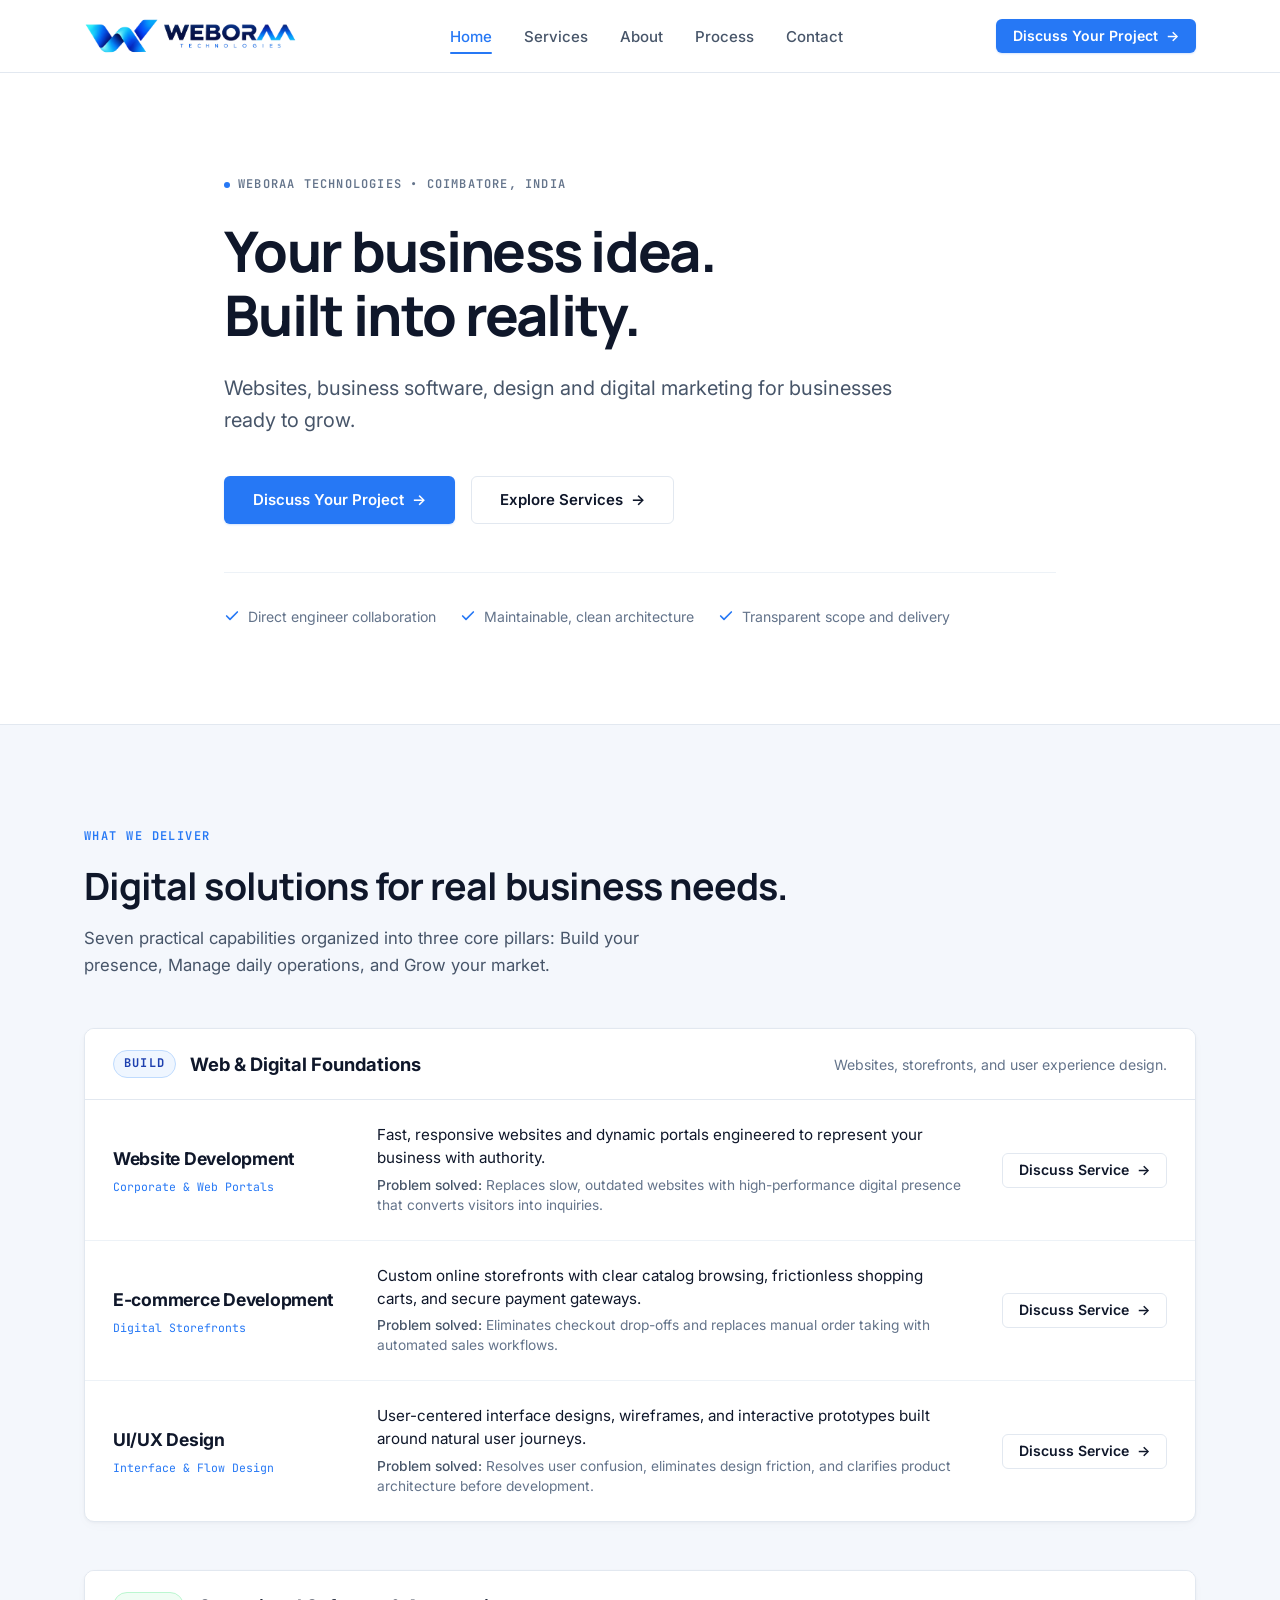
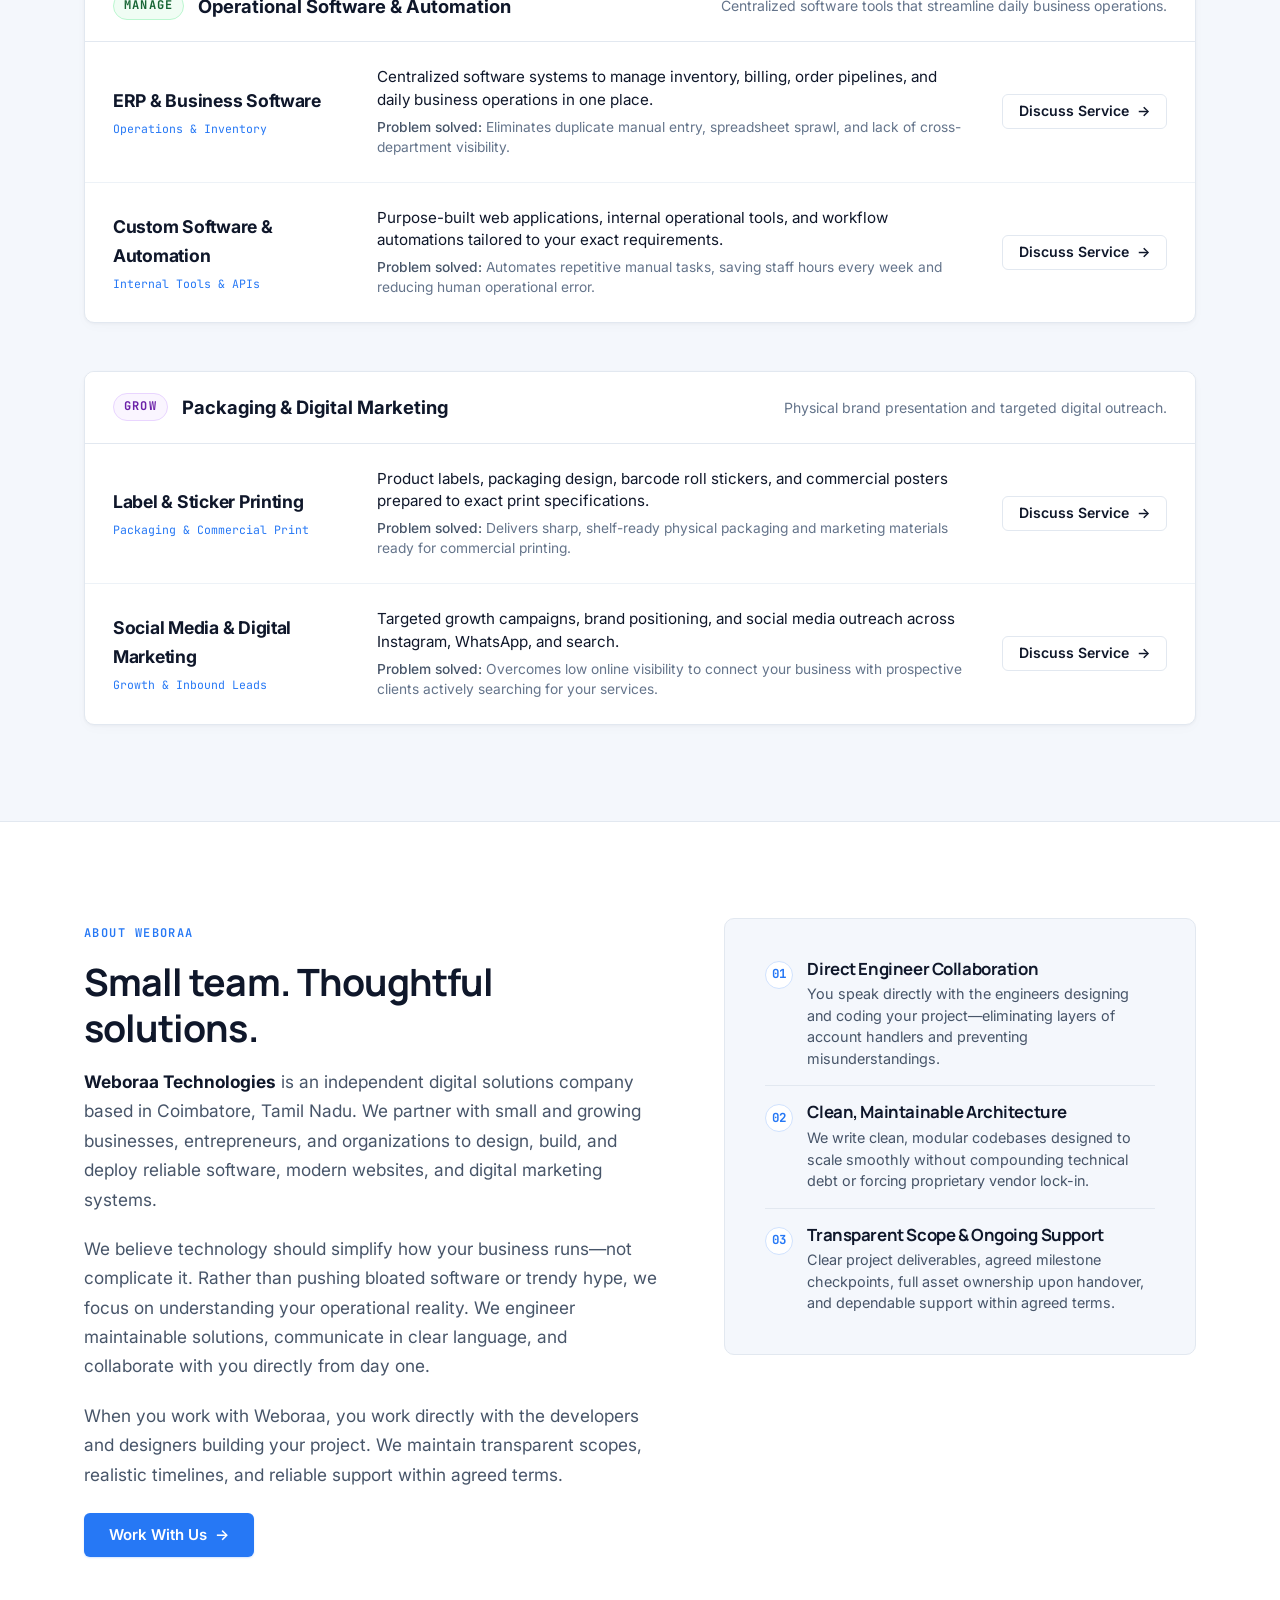
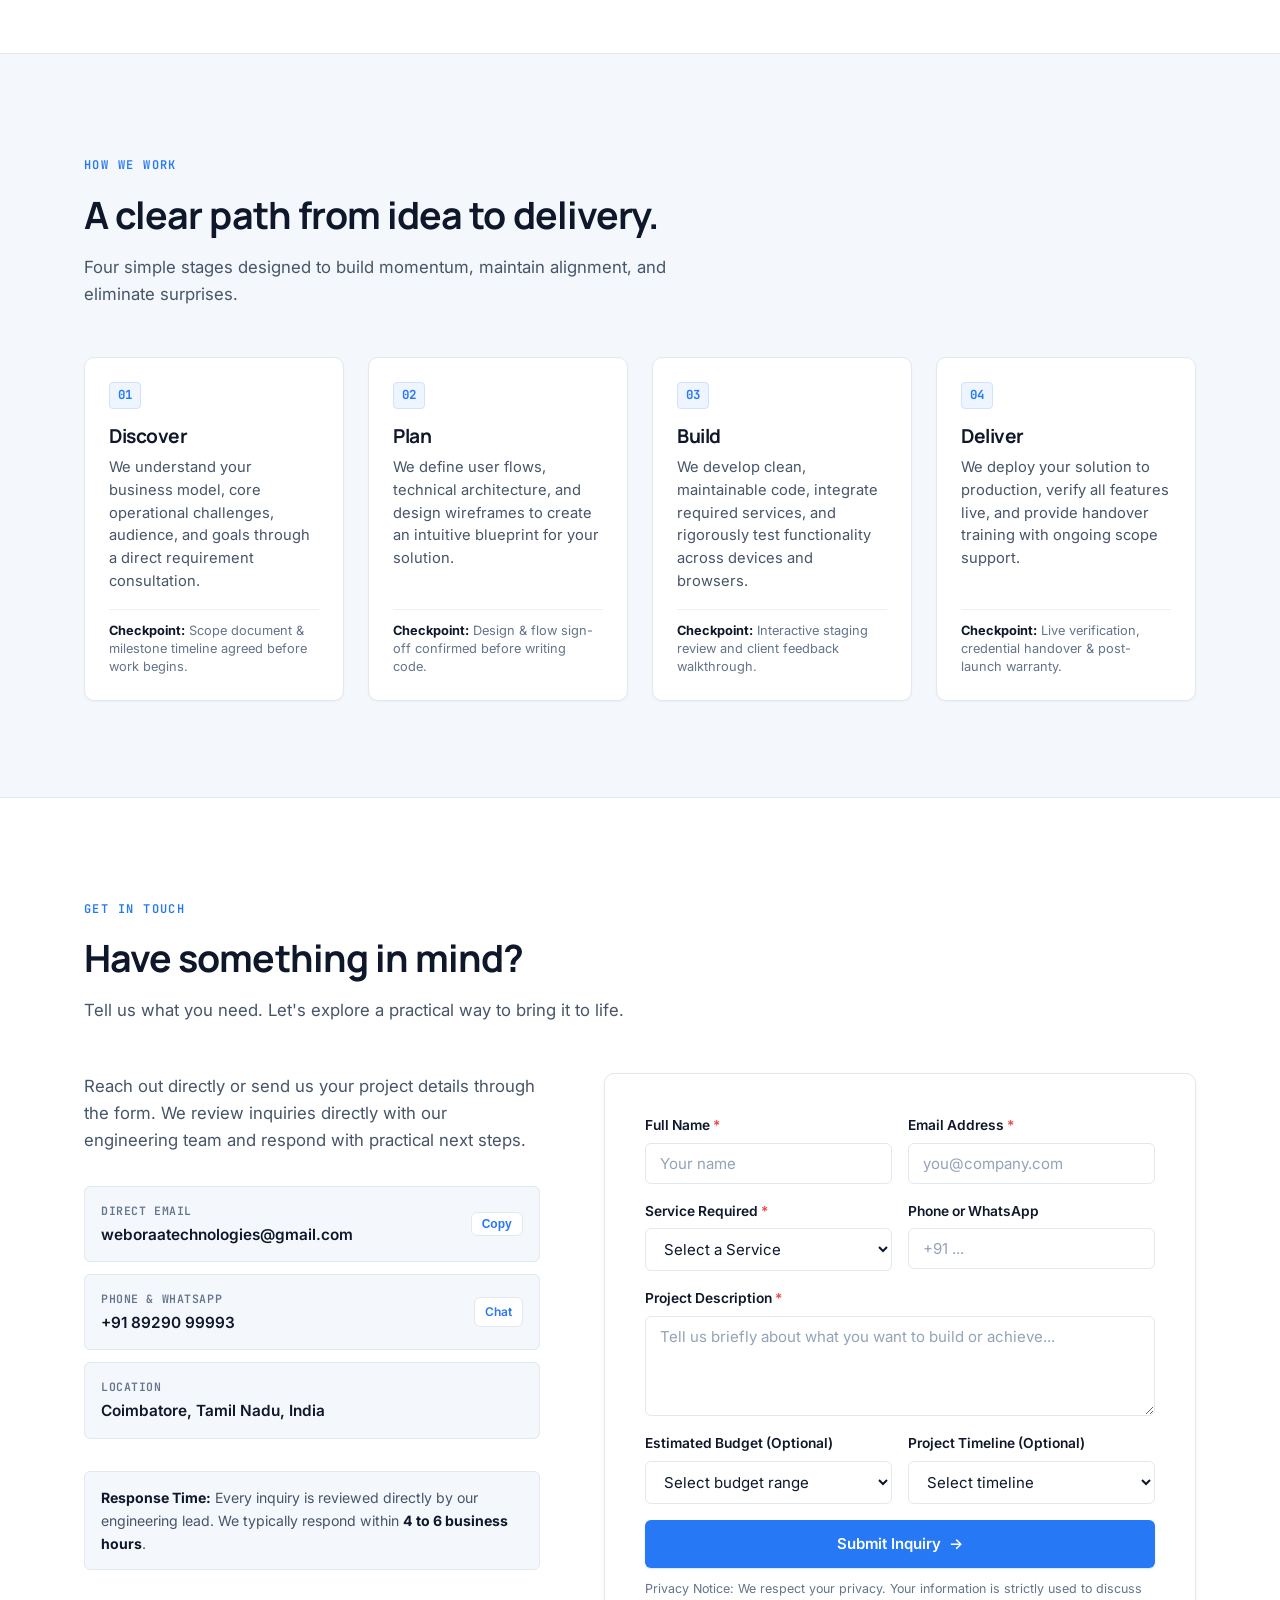
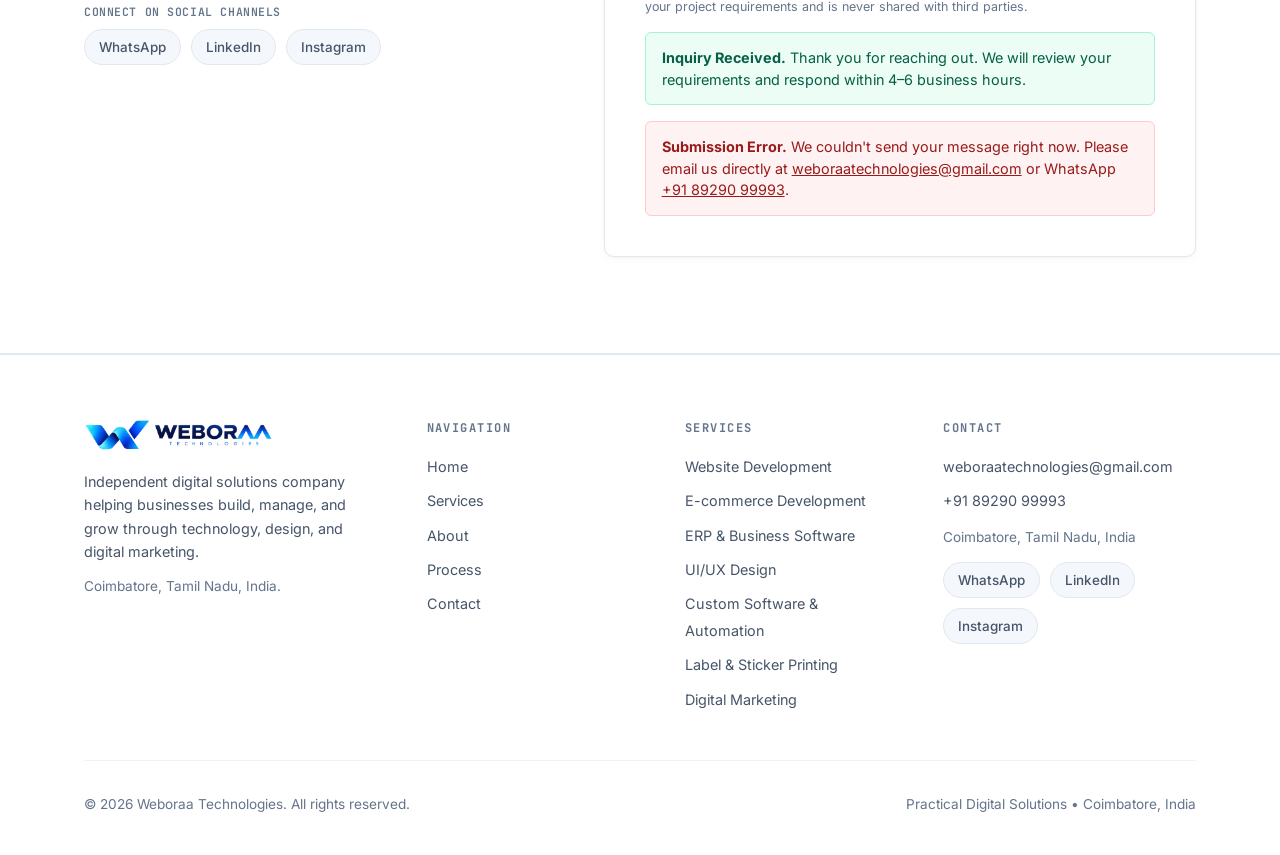
==== index.html @ 8bf427d6 "refactor: Streamline Weboraa Technologies website into a focused 5-section digital brand experience " ====
<!DOCTYPE html>
<html lang="en" data-theme="light">
<head>
  <meta charset="UTF-8">
  <meta name="viewport" content="width=device-width, initial-scale=1.0">
  <title>Weboraa Technologies — Digital Solutions Company | Coimbatore, India</title>

  <script>
    (function() {
      try {
        localStorage.removeItem('weboraa-theme');
      } catch (e) {}
      document.documentElement.setAttribute('data-theme', 'light');
    })();
  </script>

  <!-- SEO & Meta Tags -->
  <meta name="description" content="Weboraa Technologies is an independent digital solutions company in Coimbatore, Tamil Nadu. We build websites, e-commerce stores, ERP & business management software, UI/UX design, label and sticker printing, and digital marketing.">
  <meta name="keywords" content="Weboraa Technologies, digital solutions company, software development, website development, e-commerce, ERP software, label and sticker printing, UI/UX design, custom software, Coimbatore, Tamil Nadu, India">
  <meta name="author" content="Weboraa Technologies">
  <meta name="robots" content="index, follow">
  <meta name="theme-color" content="#101D2D">
  <link rel="canonical" href="https://weboraatechnologies.github.io/weboraa-technologies/">

  <!-- Open Graph / Social Sharing -->
  <meta property="og:type" content="website">
  <meta property="og:url" content="https://weboraatechnologies.github.io/weboraa-technologies/">
  <meta property="og:title" content="Weboraa Technologies — Your business idea. Built into reality.">
  <meta property="og:description" content="Websites, business software, design and digital marketing for businesses ready to grow. Coimbatore, Tamil Nadu.">
  <meta property="og:site_name" content="Weboraa Technologies">
  <meta property="og:image" content="assets/weboraa-logo-stacked.png">

  <!-- Twitter Card -->
  <meta name="twitter:card" content="summary_large_image">
  <meta name="twitter:title" content="Weboraa Technologies — Digital Solutions Company">
  <meta name="twitter:description" content="Websites, business software, design and digital marketing for growing businesses.">
  <meta name="twitter:image" content="assets/weboraa-logo-stacked.png">

  <!-- Favicons -->
  <link rel="icon" type="image/png" href="assets/favicon.png">
  <link rel="icon" type="image/svg+xml" href="assets/favicon.svg">
  <link rel="apple-touch-icon" href="assets/weboraa-emblem.png">

  <!-- Google Fonts: Manrope (Headings), Inter (Body & UI), JetBrains Mono (Subtle Meta) -->
  <link rel="preconnect" href="https://fonts.googleapis.com">
  <link rel="preconnect" href="https://fonts.gstatic.com" crossorigin>
  <link href="https://fonts.googleapis.com/css2?family=Inter:wght@400;500;600&family=Manrope:wght@600;700;800&family=JetBrains+Mono:wght@500;600&display=swap" rel="stylesheet">

  <style>
    /* ==========================================================================
       WEBORAA TECHNOLOGIES — DESIGN SYSTEM
       Core philosophy: Less noise. More meaning. Exceptional execution.
       Palette:
       - Deep Navy: #101D2D
       - Signature Blue: #2678F5
       - Soft Off-white: #F4F7FC
       - Pure White: #FFFFFF
       - Primary Text: #0F172A
       - Secondary Text: #475569
       - Muted Text: #64748B
       - Crisp Border: #E2E8F0
       ========================================================================== */
    :root {
      --navy: #101D2D;
      --navy-deep: #0A131E;
      --navy-card: #152438;
      --navy-border: #1E3450;
      --primary: #2678F5;
      --primary-hover: #1A64D6;
      --primary-subtle: #EEF5FF;
      --primary-border: #D0E2FE;
      --bg-soft: #F4F7FC;
      --bg-surface: #FFFFFF;
      --text-heading: #0F172A;
      --text-body: #475569;
      --text-muted: #64748B;
      --border: #E2E8F0;
      --border-subtle: #EDF2F7;
      --border-focus: #2678F5;
      --success: #10B981;
      --success-subtle: #ECFDF5;
      --danger: #EF4444;
      --danger-subtle: #FEF2F2;

      /* 8px Spacing System */
      --space-1: 8px;
      --space-2: 16px;
      --space-3: 24px;
      --space-4: 32px;
      --space-5: 40px;
      --space-6: 48px;
      --space-8: 64px;
      --space-10: 80px;
      --space-12: 96px;

      /* Radii */
      --radius-sm: 6px;
      --radius-md: 10px;
      --radius-lg: 14px;
      --radius-pill: 9999px;

      /* Restrained Shadows */
      --shadow-sm: 0 1px 2px rgba(16, 29, 45, 0.04);
      --shadow-card: 0 1px 3px rgba(16, 29, 45, 0.04), 0 4px 12px rgba(16, 29, 45, 0.02);
      --shadow-hover: 0 8px 20px -4px rgba(16, 29, 45, 0.08), 0 2px 6px rgba(16, 29, 45, 0.04);
      --shadow-modal: 0 24px 48px -12px rgba(16, 29, 45, 0.28), 0 8px 16px rgba(16, 29, 45, 0.08);

      /* Typography */
      --font-heading: 'Manrope', -apple-system, BlinkMacSystemFont, 'Segoe UI', Roboto, sans-serif;
      --font-body: 'Inter', -apple-system, BlinkMacSystemFont, 'Segoe UI', Roboto, sans-serif;
      --font-mono: 'JetBrains Mono', monospace;
    }

    *, *::before, *::after {
      box-sizing: border-box;
      margin: 0;
      padding: 0;
    }

    html {
      scroll-behavior: smooth;
      font-size: 16px;
      -webkit-font-smoothing: antialiased;
      -moz-osx-font-smoothing: grayscale;
    }

    body {
      font-family: var(--font-body);
      color: var(--text-body);
      background-color: var(--bg-surface);
      line-height: 1.65;
      overflow-x: hidden;
      font-size: 1rem;
    }

    /* Container */
    .container {
      width: 100%;
      max-width: 1160px;
      margin: 0 auto;
      padding: 0 24px;
    }

    /* Typography Hierarchy */
    h1, h2, h3, h4, h5, h6 {
      color: var(--text-heading);
      font-family: var(--font-heading);
      line-height: 1.22;
      letter-spacing: -0.025em;
    }

    p {
      color: var(--text-body);
      line-height: 1.65;
    }

    a {
      color: inherit;
      text-decoration: none;
      transition: color 0.2s ease;
    }

    /* Section Spacing & Anchors */
    section {
      scroll-margin-top: 80px;
    }

    .section-padding {
      padding: var(--space-12) 0;
    }

    .section-bg-soft {
      background-color: var(--bg-soft);
    }

    .section-header {
      margin-bottom: var(--space-6);
    }

    .section-eyebrow {
      display: inline-block;
      font-family: var(--font-mono);
      font-size: 0.75rem;
      font-weight: 600;
      letter-spacing: 0.12em;
      text-transform: uppercase;
      color: var(--primary);
      margin-bottom: var(--space-2);
    }

    .section-title {
      font-size: clamp(1.85rem, 3.2vw, 2.35rem);
      font-weight: 700;
      color: var(--text-heading);
      margin-bottom: var(--space-2);
      letter-spacing: -0.025em;
      line-height: 1.22;
    }

    .section-desc {
      font-size: 1.05rem;
      color: var(--text-body);
      max-width: 620px;
      line-height: 1.65;
    }

    /* Buttons */
    .btn {
      display: inline-flex;
      align-items: center;
      justify-content: center;
      gap: 8px;
      font-family: var(--font-body);
      font-size: 15px;
      font-weight: 600;
      padding: 12px 24px;
      border-radius: var(--radius-sm);
      cursor: pointer;
      border: 1px solid transparent;
      transition: all 0.2s ease;
      white-space: nowrap;
      text-decoration: none;
      line-height: 1.2;
    }

    .btn:focus-visible {
      outline: 2px solid var(--primary);
      outline-offset: 3px;
    }

    .btn-primary {
      background-color: var(--primary);
      color: #FFFFFF;
      box-shadow: 0 1px 2px rgba(38, 120, 245, 0.2);
    }

    .btn-primary:hover {
      background-color: var(--primary-hover);
      color: #FFFFFF;
      transform: translateY(-1px);
      box-shadow: 0 4px 12px rgba(38, 120, 245, 0.25);
    }

    .btn-secondary {
      background-color: #FFFFFF;
      color: var(--text-heading);
      border: 1px solid var(--border);
    }

    .btn-secondary:hover {
      background-color: var(--bg-soft);
      border-color: #CBD5E1;
      color: var(--primary);
      transform: translateY(-1px);
    }

    .btn-sm {
      padding: 8px 16px;
      font-size: 0.88rem;
    }

    .btn-lg {
      padding: 14px 28px;
      font-size: 15px;
    }

    .btn-block {
      width: 100%;
    }

    .btn-arrow {
      transition: transform 0.2s ease;
    }

    .btn:hover .btn-arrow {
      transform: translateX(3px);
    }

    /* ==========================================================================
       SITE HEADER & NAVIGATION
       ========================================================================== */
    .site-header {
      position: sticky;
      top: 0;
      z-index: 100;
      background-color: rgba(255, 255, 255, 0.95);
      backdrop-filter: blur(8px);
      -webkit-backdrop-filter: blur(8px);
      border-bottom: 1px solid var(--border);
      transition: background-color 0.2s ease, box-shadow 0.2s ease;
    }

    .site-header.is-scrolled {
      background-color: rgba(255, 255, 255, 0.98);
      box-shadow: 0 1px 6px rgba(16, 29, 45, 0.04);
    }

    .nav-container {
      display: flex;
      align-items: center;
      justify-content: space-between;
      height: 72px;
    }

    .brand-link {
      display: inline-flex;
      align-items: center;
      text-decoration: none;
    }

    .brand-logo-img {
      height: 36px;
      width: auto;
      object-fit: contain;
      display: block;
    }

    .nav-menu {
      display: flex;
      align-items: center;
      gap: 32px;
      list-style: none;
    }

    .nav-link {
      font-size: 0.94rem;
      font-weight: 500;
      color: var(--text-body);
      padding: 6px 0;
      position: relative;
      transition: color 0.2s ease;
    }

    .nav-link:hover,
    .nav-link.active {
      color: var(--primary);
    }

    .nav-link.active::after {
      content: '';
      position: absolute;
      bottom: -2px;
      left: 0;
      width: 100%;
      height: 2px;
      background-color: var(--primary);
      border-radius: 2px;
    }

    .nav-actions {
      display: flex;
      align-items: center;
      gap: 16px;
    }

    .mobile-toggle {
      display: none;
      background: none;
      border: none;
      cursor: pointer;
      padding: 8px;
      flex-direction: column;
      gap: 5px;
      z-index: 101;
    }

    .mobile-toggle span {
      display: block;
      width: 22px;
      height: 2px;
      background-color: var(--text-heading);
      border-radius: 2px;
      transition: all 0.3s ease;
    }

    .mobile-toggle.is-active span:nth-child(1) {
      transform: translateY(7px) rotate(45deg);
    }
    .mobile-toggle.is-active span:nth-child(2) {
      opacity: 0;
    }
    .mobile-toggle.is-active span:nth-child(3) {
      transform: translateY(-7px) rotate(-45deg);
    }

    /* ==========================================================================
       SECTION A: HERO — IMMEDIATE CLARITY
       ========================================================================== */
    .hero-section {
      padding: var(--space-12) 0;
      background-color: var(--bg-surface);
      border-bottom: 1px solid var(--border);
    }

    .hero-container {
      max-width: 880px;
    }

    .hero-meta-badge {
      display: inline-flex;
      align-items: center;
      gap: 8px;
      font-family: var(--font-mono);
      font-size: 0.75rem;
      font-weight: 600;
      letter-spacing: 0.1em;
      text-transform: uppercase;
      color: var(--text-muted);
      margin-bottom: var(--space-3);
    }

    .hero-meta-dot {
      width: 6px;
      height: 6px;
      border-radius: 50%;
      background-color: var(--primary);
    }

    .hero-title {
      font-size: clamp(2.4rem, 5vw, 3.5rem);
      font-weight: 750;
      color: var(--text-heading);
      line-height: 1.15;
      letter-spacing: -0.03em;
      margin-bottom: var(--space-3);
    }

    .hero-desc {
      font-size: 1.25rem;
      color: var(--text-body);
      line-height: 1.6;
      margin-bottom: var(--space-5);
      max-width: 720px;
    }

    .hero-cta-group {
      display: flex;
      align-items: center;
      gap: 16px;
      flex-wrap: wrap;
      margin-bottom: var(--space-6);
    }

    .hero-assurance-bar {
      display: flex;
      align-items: center;
      gap: 24px;
      padding-top: var(--space-4);
      border-top: 1px solid var(--border-subtle);
      flex-wrap: wrap;
      font-size: 0.88rem;
      color: var(--text-muted);
    }

    .hero-assurance-item {
      display: inline-flex;
      align-items: center;
      gap: 8px;
    }

    .hero-assurance-item svg {
      width: 16px;
      height: 16px;
      color: var(--primary);
      flex-shrink: 0;
    }

    /* ==========================================================================
       SECTION B: SERVICES — SIMPLE, CLEAR, USEFUL
       ========================================================================== */
    .services-section {
      background-color: var(--bg-soft);
      border-bottom: 1px solid var(--border);
    }

    .services-pillars-grid {
      display: flex;
      flex-direction: column;
      gap: var(--space-6);
    }

    .pillar-block {
      background: #FFFFFF;
      border: 1px solid var(--border);
      border-radius: var(--radius-md);
      overflow: hidden;
      box-shadow: var(--shadow-card);
    }

    .pillar-header {
      padding: 20px 28px;
      background: #FFFFFF;
      border-bottom: 1px solid var(--border);
      display: flex;
      align-items: center;
      justify-content: space-between;
      flex-wrap: wrap;
      gap: 12px;
    }

    .pillar-title-group {
      display: flex;
      align-items: center;
      gap: 14px;
    }

    .pillar-category-tag {
      font-family: var(--font-mono);
      font-size: 0.75rem;
      font-weight: 700;
      letter-spacing: 0.1em;
      text-transform: uppercase;
      padding: 3px 10px;
      border-radius: var(--radius-pill);
    }

    .tag-build {
      background: #EFF6FF;
      color: #1E40AF;
      border: 1px solid #BFDBFE;
    }

    .tag-manage {
      background: #F0FDF4;
      color: #166534;
      border: 1px solid #BBF7D0;
    }

    .tag-grow {
      background: #FAF5FF;
      color: #6B21A8;
      border: 1px solid #E9D5FF;
    }

    .pillar-title {
      font-size: 1.15rem;
      font-weight: 700;
      color: var(--text-heading);
    }

    .pillar-summary {
      font-size: 0.88rem;
      color: var(--text-muted);
    }

    .services-list {
      list-style: none;
      display: flex;
      flex-direction: column;
    }

    .service-row {
      padding: 24px 28px;
      border-bottom: 1px solid var(--border-subtle);
      display: grid;
      grid-template-columns: 240px 1fr 180px;
      align-items: center;
      gap: 24px;
      transition: background-color 0.15s ease;
    }

    .service-row:last-child {
      border-bottom: none;
    }

    .service-row:hover {
      background-color: #FAFCFF;
    }

    .service-title-col {
      display: flex;
      flex-direction: column;
      gap: 4px;
    }

    .service-name {
      font-size: 1.1rem;
      font-weight: 700;
      color: var(--text-heading);
      letter-spacing: -0.015em;
    }

    .service-meta-tag {
      font-family: var(--font-mono);
      font-size: 0.72rem;
      color: var(--primary);
    }

    .service-desc-col {
      display: flex;
      flex-direction: column;
      gap: 6px;
    }

    .service-brief {
      font-size: 0.95rem;
      color: var(--text-heading);
      line-height: 1.5;
    }

    .service-problem {
      font-size: 0.86rem;
      color: var(--text-muted);
      line-height: 1.45;
    }

    .service-problem strong {
      color: var(--text-body);
      font-weight: 500;
    }

    .service-action-col {
      display: flex;
      justify-content: flex-end;
    }

    /* ==========================================================================
       SECTION C: ABOUT — HUMAN AND AUTHENTIC
       ========================================================================== */
    .about-section {
      background-color: var(--bg-surface);
      border-bottom: 1px solid var(--border);
    }

    .about-grid {
      display: grid;
      grid-template-columns: 1.1fr 0.9fr;
      gap: var(--space-8);
      align-items: start;
    }

    .about-narrative p {
      font-size: 1.08rem;
      line-height: 1.7;
      margin-bottom: 20px;
    }

    .about-narrative strong {
      color: var(--text-heading);
    }

    .about-values-stack {
      display: flex;
      flex-direction: column;
      gap: 16px;
      background: var(--bg-soft);
      border: 1px solid var(--border);
      border-radius: var(--radius-md);
      padding: var(--space-5);
    }

    .about-value-item {
      display: flex;
      align-items: flex-start;
      gap: 14px;
      padding-bottom: 16px;
      border-bottom: 1px solid var(--border);
    }

    .about-value-item:last-child {
      padding-bottom: 0;
      border-bottom: none;
    }

    .about-value-num {
      font-family: var(--font-mono);
      font-size: 0.78rem;
      font-weight: 700;
      color: var(--primary);
      background: #FFFFFF;
      border: 1px solid var(--primary-border);
      width: 28px;
      height: 28px;
      border-radius: 50%;
      display: flex;
      align-items: center;
      justify-content: center;
      flex-shrink: 0;
      margin-top: 2px;
    }

    .about-value-content h3 {
      font-size: 1.05rem;
      font-weight: 700;
      color: var(--text-heading);
      margin-bottom: 4px;
    }

    .about-value-content p {
      font-size: 0.9rem;
      color: var(--text-body);
      line-height: 1.5;
    }

    /* ==========================================================================
       SECTION D: PROCESS — BUILD CONFIDENCE
       ========================================================================== */
    .process-section {
      background-color: var(--bg-soft);
      border-bottom: 1px solid var(--border);
    }

    .process-timeline-grid {
      display: grid;
      grid-template-columns: repeat(4, 1fr);
      gap: var(--space-3);
    }

    .process-step-card {
      background: #FFFFFF;
      border: 1px solid var(--border);
      border-radius: var(--radius-md);
      padding: 24px;
      display: flex;
      flex-direction: column;
      transition: all 0.2s ease;
      box-shadow: var(--shadow-sm);
    }

    .process-step-card:hover {
      border-color: #CBD5E1;
      transform: translateY(-2px);
      box-shadow: var(--shadow-hover);
    }

    .process-step-top {
      display: flex;
      align-items: center;
      justify-content: space-between;
      margin-bottom: 16px;
    }

    .process-step-index {
      font-family: var(--font-mono);
      font-size: 0.78rem;
      font-weight: 700;
      color: var(--primary);
      background: var(--primary-subtle);
      border: 1px solid var(--primary-border);
      padding: 2px 8px;
      border-radius: 4px;
    }

    .process-step-title {
      font-size: 1.2rem;
      font-weight: 700;
      color: var(--text-heading);
      margin-bottom: 8px;
    }

    .process-step-sentence {
      font-size: 0.92rem;
      color: var(--text-body);
      line-height: 1.55;
      margin-bottom: 16px;
    }

    .process-step-protocol {
      margin-top: auto;
      padding-top: 12px;
      border-top: 1px solid var(--border-subtle);
      font-size: 0.8rem;
      color: var(--text-muted);
      line-height: 1.4;
    }

    .process-step-protocol strong {
      color: var(--text-heading);
    }

    /* ==========================================================================
       SECTION E: CONTACT — REMOVE FRICTION
       ========================================================================== */
    .contact-section {
      background-color: var(--bg-surface);
      border-bottom: 1px solid var(--border);
    }

    .contact-grid {
      display: grid;
      grid-template-columns: 1fr 1.3fr;
      gap: var(--space-8);
      align-items: start;
    }

    .contact-info-panel {
      display: flex;
      flex-direction: column;
      gap: var(--space-4);
    }

    .contact-intro-text {
      font-size: 1.05rem;
      color: var(--text-body);
      line-height: 1.6;
    }

    .contact-direct-items {
      display: flex;
      flex-direction: column;
      gap: 12px;
    }

    .contact-direct-row {
      display: flex;
      align-items: center;
      justify-content: space-between;
      background: var(--bg-soft);
      border: 1px solid var(--border);
      border-radius: var(--radius-sm);
      padding: 14px 16px;
      gap: 12px;
    }

    .direct-row-content {
      display: flex;
      flex-direction: column;
      gap: 2px;
    }

    .direct-label {
      font-family: var(--font-mono);
      font-size: 0.72rem;
      font-weight: 600;
      text-transform: uppercase;
      letter-spacing: 0.05em;
      color: var(--text-muted);
    }

    .direct-val {
      font-size: 0.96rem;
      font-weight: 600;
      color: var(--text-heading);
    }

    .copy-chip-btn {
      background: #FFFFFF;
      border: 1px solid var(--border);
      padding: 4px 10px;
      border-radius: var(--radius-sm);
      font-size: 0.75rem;
      font-weight: 600;
      color: var(--primary);
      cursor: pointer;
      display: inline-flex;
      align-items: center;
      gap: 4px;
      transition: all 0.2s ease;
    }

    .copy-chip-btn:hover {
      background: var(--primary-subtle);
      border-color: var(--primary-border);
    }

    .copy-chip-btn.is-copied {
      background: var(--success-subtle);
      color: var(--success);
      border-color: #A7F3D0;
    }

    .contact-meta-note {
      background: var(--bg-soft);
      border: 1px solid var(--border);
      border-radius: var(--radius-sm);
      padding: 14px 16px;
      font-size: 0.88rem;
      color: var(--text-muted);
      line-height: 1.5;
    }

    .contact-meta-note strong {
      color: var(--text-heading);
    }

    .contact-social-pills {
      display: flex;
      align-items: center;
      gap: 10px;
      flex-wrap: wrap;
    }

    .social-pill {
      font-size: 0.84rem;
      font-weight: 500;
      color: var(--text-body);
      background: var(--bg-soft);
      border: 1px solid var(--border);
      padding: 6px 14px;
      border-radius: var(--radius-pill);
      transition: all 0.15s ease;
    }

    .social-pill:hover {
      background: #FFFFFF;
      color: var(--primary);
      border-color: var(--primary-border);
    }

    /* Contact Form */
    .contact-form-card {
      background: #FFFFFF;
      border: 1px solid var(--border);
      border-radius: var(--radius-md);
      padding: var(--space-5);
      box-shadow: var(--shadow-card);
    }

    .form-row-2 {
      display: grid;
      grid-template-columns: repeat(2, 1fr);
      gap: 16px;
    }

    .form-group {
      display: flex;
      flex-direction: column;
      gap: 6px;
      margin-bottom: 16px;
    }

    .form-label {
      font-size: 0.86rem;
      font-weight: 600;
      color: var(--text-heading);
    }

    .form-label .req {
      color: var(--danger);
    }

    .form-control {
      font-family: var(--font-body);
      font-size: 0.94rem;
      color: var(--text-heading);
      background: #FFFFFF;
      border: 1px solid var(--border);
      border-radius: var(--radius-sm);
      padding: 10px 14px;
      outline: none;
      transition: all 0.15s ease;
      width: 100%;
    }

    .form-control:focus {
      border-color: var(--border-focus);
      box-shadow: 0 0 0 3px rgba(38, 120, 245, 0.12);
    }

    .form-control::placeholder {
      color: #94A3B8;
    }

    textarea.form-control {
      resize: vertical;
      min-height: 100px;
    }

    .form-privacy-note {
      font-size: 0.78rem;
      color: var(--text-muted);
      line-height: 1.45;
      margin-top: 12px;
    }

    .form-feedback-alert {
      display: none;
      padding: 14px 16px;
      border-radius: var(--radius-sm);
      margin-top: 16px;
      font-size: 0.9rem;
      line-height: 1.5;
    }

    .form-feedback-alert.alert-success {
      background-color: var(--success-subtle);
      border: 1px solid #A7F3D0;
      color: #065F46;
      display: flex;
      align-items: flex-start;
      gap: 12px;
    }

    .form-feedback-alert.alert-error {
      background-color: var(--danger-subtle);
      border: 1px solid #FECACA;
      color: #991B1B;
      display: flex;
      align-items: flex-start;
      gap: 12px;
    }

    /* ==========================================================================
       SITE FOOTER
       ========================================================================== */
    .site-footer {
      background-color: #FFFFFF;
      border-top: 1px solid var(--border);
      padding: var(--space-8) 0 var(--space-5);
    }

    .footer-grid {
      display: grid;
      grid-template-columns: 1.4fr 1fr 1fr 1.2fr;
      gap: var(--space-6);
      margin-bottom: var(--space-6);
    }

    .footer-brand-col {
      display: flex;
      flex-direction: column;
      gap: 12px;
    }

    .footer-logo-img {
      height: 32px;
      width: auto;
      object-fit: contain;
      align-self: flex-start;
    }

    .footer-summary {
      font-size: 0.9rem;
      color: var(--text-body);
      line-height: 1.6;
      max-width: 320px;
    }

    .footer-col-title {
      font-family: var(--font-mono);
      font-size: 0.75rem;
      font-weight: 700;
      letter-spacing: 0.12em;
      text-transform: uppercase;
      color: var(--text-muted);
      margin-bottom: 14px;
    }

    .footer-links-list {
      list-style: none;
      display: flex;
      flex-direction: column;
      gap: 8px;
    }

    .footer-links-list a {
      font-size: 0.9rem;
      color: var(--text-body);
      transition: color 0.15s ease;
    }

    .footer-links-list a:hover {
      color: var(--primary);
    }

    .footer-bottom-bar {
      border-top: 1px solid var(--border-subtle);
      padding-top: var(--space-4);
      display: flex;
      align-items: center;
      justify-content: space-between;
      flex-wrap: wrap;
      gap: 12px;
      font-size: 0.85rem;
      color: var(--text-muted);
    }

    /* ==========================================================================
       MODAL: Conversation / Quote Modal Dialog
       ======================================================================== */
    .modal-backdrop {
      position: fixed;
      top: 0;
      left: 0;
      width: 100%;
      height: 100%;
      background: rgba(16, 29, 45, 0.6);
      backdrop-filter: blur(4px);
      -webkit-backdrop-filter: blur(4px);
      z-index: 1000;
      display: flex;
      align-items: center;
      justify-content: center;
      padding: 20px;
      opacity: 0;
      visibility: hidden;
      transition: opacity 0.2s ease, visibility 0.2s ease;
    }

    .modal-backdrop.is-open {
      opacity: 1;
      visibility: visible;
    }

    .modal-box {
      background: #FFFFFF;
      border: 1px solid var(--border);
      border-radius: var(--radius-md);
      box-shadow: var(--shadow-modal);
      width: 100%;
      max-width: 540px;
      max-height: 90vh;
      overflow-y: auto;
      padding: var(--space-5);
      position: relative;
      transform: translateY(8px);
      transition: transform 0.2s cubic-bezier(0.16, 1, 0.3, 1);
    }

    .modal-backdrop.is-open .modal-box {
      transform: translateY(0);
    }

    .modal-close-btn {
      position: absolute;
      top: 18px;
      right: 18px;
      background: var(--bg-soft);
      border: 1px solid var(--border);
      border-radius: 50%;
      width: 32px;
      height: 32px;
      display: flex;
      align-items: center;
      justify-content: center;
      color: var(--text-muted);
      cursor: pointer;
      transition: all 0.15s ease;
    }

    .modal-close-btn:hover {
      background: #FFFFFF;
      color: var(--text-heading);
      border-color: #CBD5E1;
    }

    .modal-eyebrow {
      display: inline-block;
      font-family: var(--font-mono);
      font-size: 0.72rem;
      font-weight: 600;
      color: var(--primary);
      background: var(--primary-subtle);
      padding: 3px 10px;
      border-radius: var(--radius-pill);
      margin-bottom: 8px;
    }

    .modal-title {
      font-size: 1.35rem;
      font-weight: 700;
      color: var(--text-heading);
      margin-bottom: 16px;
      padding-right: 32px;
    }

    /* ==========================================================================
       RESPONSIVE BREAKPOINTS (360px, 390px, 768px, 1024px, 1440px)
       ========================================================================== */
    @media (max-width: 1024px) {
      .service-row {
        grid-template-columns: 200px 1fr 150px;
        gap: 16px;
      }

      .about-grid {
        grid-template-columns: 1fr;
        gap: var(--space-6);
      }

      .process-timeline-grid {
        grid-template-columns: repeat(2, 1fr);
      }

      .contact-grid {
        grid-template-columns: 1fr;
        gap: var(--space-6);
      }

      .footer-grid {
        grid-template-columns: repeat(2, 1fr);
      }
    }

    @media (max-width: 768px) {
      .section-padding {
        padding: var(--space-8) 0;
      }

      .mobile-toggle {
        display: flex;
      }

      .nav-menu {
        position: fixed;
        top: 72px;
        left: 0;
        width: 100%;
        background: #FFFFFF;
        flex-direction: column;
        align-items: flex-start;
        padding: 24px;
        gap: 18px;
        border-bottom: 1px solid var(--border);
        box-shadow: 0 8px 24px rgba(16, 29, 45, 0.08);
        transform: translateY(-110%);
        transition: transform 0.3s cubic-bezier(0.16, 1, 0.3, 1);
        z-index: 99;
      }

      .nav-menu.is-open {
        transform: translateY(0);
      }

      .service-row {
        grid-template-columns: 1fr;
        gap: 12px;
        padding: 20px 20px;
      }

      .service-action-col {
        justify-content: flex-start;
      }

      .process-timeline-grid {
        grid-template-columns: 1fr;
      }

      .form-row-2 {
        grid-template-columns: 1fr;
      }
    }

    @media (max-width: 480px) {
      .container {
        padding: 0 16px;
      }

      .hero-cta-group {
        flex-direction: column;
        width: 100%;
      }

      .hero-cta-group .btn {
        width: 100%;
      }

      .footer-grid {
        grid-template-columns: 1fr;
      }

      .footer-bottom-bar {
        flex-direction: column;
        text-align: center;
      }
    }

    /* Accessibility: Reduced Motion */
    @media (prefers-reduced-motion: reduce) {
      *, *::before, *::after {
        animation-duration: 0.01ms !important;
        animation-iteration-count: 1 !important;
        transition-duration: 0.01ms !important;
        scroll-behavior: auto !important;
      }
    }
  </style>
</head>
<body>

  <!-- ========================================================================
       NAVIGATION
       ======================================================================== -->
  <header class="site-header" id="siteHeader">
    <div class="container nav-container">
      <a href="#hero" class="brand-link" aria-label="Weboraa Technologies — Home">
        <img src="assets/weboraa-logo.png" alt="Weboraa Technologies" class="brand-logo-img">
      </a>

      <!-- Primary Navigation -->
      <nav aria-label="Primary Navigation">
        <ul class="nav-menu" id="navMenu">
          <li><a href="#hero" class="nav-link active">Home</a></li>
          <li><a href="#services" class="nav-link">Services</a></li>
          <li><a href="#about" class="nav-link">About</a></li>
          <li><a href="#process" class="nav-link">Process</a></li>
          <li><a href="#contact" class="nav-link">Contact</a></li>
        </ul>
      </nav>

      <!-- Action Button -->
      <div class="nav-actions">
        <button type="button" class="btn btn-primary btn-sm" data-open-modal="conversation" data-service="Project Inquiry">
          <span>Discuss Your Project</span>
          <span class="btn-arrow" aria-hidden="true">→</span>
        </button>

        <!-- Mobile Menu Toggle -->
        <button class="mobile-toggle" id="mobileToggle" aria-label="Toggle navigation menu" aria-expanded="false" aria-controls="navMenu">
          <span></span>
          <span></span>
          <span></span>
        </button>
      </div>
    </div>
  </header>

  <main id="mainContent">

    <!-- ======================================================================
         SECTION A: HERO — IMMEDIATE CLARITY
         ====================================================================== -->
    <section class="hero-section" id="hero" aria-labelledby="heroHeadline">
      <div class="container hero-container">
        
        <div class="hero-meta-badge">
          <span class="hero-meta-dot" aria-hidden="true"></span>
          <span>Weboraa Technologies • Coimbatore, India</span>
        </div>

        <h1 class="hero-title" id="heroHeadline">
          Your business idea.<br>Built into reality.
        </h1>

        <p class="hero-desc">
          Websites, business software, design and digital marketing for businesses ready to grow.
        </p>

        <div class="hero-cta-group">
          <button type="button" class="btn btn-primary btn-lg" data-open-modal="conversation" data-service="Project Consultation">
            <span>Discuss Your Project</span>
            <span class="btn-arrow" aria-hidden="true">→</span>
          </button>
          <a href="#services" class="btn btn-secondary btn-lg">
            <span>Explore Services</span>
            <span class="btn-arrow" aria-hidden="true">→</span>
          </a>
        </div>

        <div class="hero-assurance-bar">
          <div class="hero-assurance-item">
            <svg viewBox="0 0 24 24" fill="none" stroke="currentColor" stroke-width="2.5" stroke-linecap="round" stroke-linejoin="round" aria-hidden="true"><polyline points="20 6 9 17 4 12"></polyline></svg>
            <span>Direct engineer collaboration</span>
          </div>
          <div class="hero-assurance-item">
            <svg viewBox="0 0 24 24" fill="none" stroke="currentColor" stroke-width="2.5" stroke-linecap="round" stroke-linejoin="round" aria-hidden="true"><polyline points="20 6 9 17 4 12"></polyline></svg>
            <span>Maintainable, clean architecture</span>
          </div>
          <div class="hero-assurance-item">
            <svg viewBox="0 0 24 24" fill="none" stroke="currentColor" stroke-width="2.5" stroke-linecap="round" stroke-linejoin="round" aria-hidden="true"><polyline points="20 6 9 17 4 12"></polyline></svg>
            <span>Transparent scope and delivery</span>
          </div>
        </div>

      </div>
    </section>

    <!-- ======================================================================
         SECTION B: SERVICES — SIMPLE, CLEAR, USEFUL
         ====================================================================== -->
    <section class="services-section section-padding" id="services" aria-labelledby="servicesHeadline">
      <div class="container">
        
        <div class="section-header">
          <span class="section-eyebrow">WHAT WE DELIVER</span>
          <h2 class="section-title" id="servicesHeadline">Digital solutions for real business needs.</h2>
          <p class="section-desc">
            Seven practical capabilities organized into three core pillars: Build your presence, Manage daily operations, and Grow your market.
          </p>
        </div>

        <div class="services-pillars-grid">
          
          <!-- PILLAR 1: BUILD -->
          <div class="pillar-block">
            <div class="pillar-header">
              <div class="pillar-title-group">
                <span class="pillar-category-tag tag-build">BUILD</span>
                <span class="pillar-title">Web & Digital Foundations</span>
              </div>
              <span class="pillar-summary">Websites, storefronts, and user experience design.</span>
            </div>

            <ul class="services-list">
              
              <!-- 1. Website Development -->
              <li class="service-row">
                <div class="service-title-col">
                  <span class="service-name">Website Development</span>
                  <span class="service-meta-tag">Corporate & Web Portals</span>
                </div>
                <div class="service-desc-col">
                  <div class="service-brief">Fast, responsive websites and dynamic portals engineered to represent your business with authority.</div>
                  <div class="service-problem"><strong>Problem solved:</strong> Replaces slow, outdated websites with high-performance digital presence that converts visitors into inquiries.</div>
                </div>
                <div class="service-action-col">
                  <button type="button" class="btn btn-secondary btn-sm" data-open-modal="conversation" data-service="Website Development">
                    <span>Discuss Service</span>
                    <span class="btn-arrow" aria-hidden="true">→</span>
                  </button>
                </div>
              </li>

              <!-- 2. E-commerce Development -->
              <li class="service-row">
                <div class="service-title-col">
                  <span class="service-name">E-commerce Development</span>
                  <span class="service-meta-tag">Digital Storefronts</span>
                </div>
                <div class="service-desc-col">
                  <div class="service-brief">Custom online storefronts with clear catalog browsing, frictionless shopping carts, and secure payment gateways.</div>
                  <div class="service-problem"><strong>Problem solved:</strong> Eliminates checkout drop-offs and replaces manual order taking with automated sales workflows.</div>
                </div>
                <div class="service-action-col">
                  <button type="button" class="btn btn-secondary btn-sm" data-open-modal="conversation" data-service="E-commerce Development">
                    <span>Discuss Service</span>
                    <span class="btn-arrow" aria-hidden="true">→</span>
                  </button>
                </div>
              </li>

              <!-- 3. UI/UX Design -->
              <li class="service-row">
                <div class="service-title-col">
                  <span class="service-name">UI/UX Design</span>
                  <span class="service-meta-tag">Interface & Flow Design</span>
                </div>
                <div class="service-desc-col">
                  <div class="service-brief">User-centered interface designs, wireframes, and interactive prototypes built around natural user journeys.</div>
                  <div class="service-problem"><strong>Problem solved:</strong> Resolves user confusion, eliminates design friction, and clarifies product architecture before development.</div>
                </div>
                <div class="service-action-col">
                  <button type="button" class="btn btn-secondary btn-sm" data-open-modal="conversation" data-service="UI/UX Design">
                    <span>Discuss Service</span>
                    <span class="btn-arrow" aria-hidden="true">→</span>
                  </button>
                </div>
              </li>

            </ul>
          </div>

          <!-- PILLAR 2: MANAGE -->
          <div class="pillar-block">
            <div class="pillar-header">
              <div class="pillar-title-group">
                <span class="pillar-category-tag tag-manage">MANAGE</span>
                <span class="pillar-title">Operational Software & Automation</span>
              </div>
              <span class="pillar-summary">Centralized software tools that streamline daily business operations.</span>
            </div>

            <ul class="services-list">
              
              <!-- 4. ERP & Business Software -->
              <li class="service-row">
                <div class="service-title-col">
                  <span class="service-name">ERP & Business Software</span>
                  <span class="service-meta-tag">Operations & Inventory</span>
                </div>
                <div class="service-desc-col">
                  <div class="service-brief">Centralized software systems to manage inventory, billing, order pipelines, and daily business operations in one place.</div>
                  <div class="service-problem"><strong>Problem solved:</strong> Eliminates duplicate manual entry, spreadsheet sprawl, and lack of cross-department visibility.</div>
                </div>
                <div class="service-action-col">
                  <button type="button" class="btn btn-secondary btn-sm" data-open-modal="conversation" data-service="ERP & Business Software">
                    <span>Discuss Service</span>
                    <span class="btn-arrow" aria-hidden="true">→</span>
                  </button>
                </div>
              </li>

              <!-- 5. Custom Software & Automation -->
              <li class="service-row">
                <div class="service-title-col">
                  <span class="service-name">Custom Software & Automation</span>
                  <span class="service-meta-tag">Internal Tools & APIs</span>
                </div>
                <div class="service-desc-col">
                  <div class="service-brief">Purpose-built web applications, internal operational tools, and workflow automations tailored to your exact requirements.</div>
                  <div class="service-problem"><strong>Problem solved:</strong> Automates repetitive manual tasks, saving staff hours every week and reducing human operational error.</div>
                </div>
                <div class="service-action-col">
                  <button type="button" class="btn btn-secondary btn-sm" data-open-modal="conversation" data-service="Custom Software & Automation">
                    <span>Discuss Service</span>
                    <span class="btn-arrow" aria-hidden="true">→</span>
                  </button>
                </div>
              </li>

            </ul>
          </div>

          <!-- PILLAR 3: GROW -->
          <div class="pillar-block">
            <div class="pillar-header">
              <div class="pillar-title-group">
                <span class="pillar-category-tag tag-grow">GROW</span>
                <span class="pillar-title">Packaging & Digital Marketing</span>
              </div>
              <span class="pillar-summary">Physical brand presentation and targeted digital outreach.</span>
            </div>

            <ul class="services-list">
              
              <!-- 6. Label & Sticker Printing -->
              <li class="service-row">
                <div class="service-title-col">
                  <span class="service-name">Label & Sticker Printing</span>
                  <span class="service-meta-tag">Packaging & Commercial Print</span>
                </div>
                <div class="service-desc-col">
                  <div class="service-brief">Product labels, packaging design, barcode roll stickers, and commercial posters prepared to exact print specifications.</div>
                  <div class="service-problem"><strong>Problem solved:</strong> Delivers sharp, shelf-ready physical packaging and marketing materials ready for commercial printing.</div>
                </div>
                <div class="service-action-col">
                  <button type="button" class="btn btn-secondary btn-sm" data-open-modal="conversation" data-service="Label & Sticker Printing">
                    <span>Discuss Service</span>
                    <span class="btn-arrow" aria-hidden="true">→</span>
                  </button>
                </div>
              </li>

              <!-- 7. Social Media & Digital Marketing -->
              <li class="service-row">
                <div class="service-title-col">
                  <span class="service-name">Social Media & Digital Marketing</span>
                  <span class="service-meta-tag">Growth & Inbound Leads</span>
                </div>
                <div class="service-desc-col">
                  <div class="service-brief">Targeted growth campaigns, brand positioning, and social media outreach across Instagram, WhatsApp, and search.</div>
                  <div class="service-problem"><strong>Problem solved:</strong> Overcomes low online visibility to connect your business with prospective clients actively searching for your services.</div>
                </div>
                <div class="service-action-col">
                  <button type="button" class="btn btn-secondary btn-sm" data-open-modal="conversation" data-service="Social Media & Digital Marketing">
                    <span>Discuss Service</span>
                    <span class="btn-arrow" aria-hidden="true">→</span>
                  </button>
                </div>
              </li>

            </ul>
          </div>

        </div>
      </div>
    </section>

    <!-- ======================================================================
         SECTION C: ABOUT — HUMAN AND AUTHENTIC
         ====================================================================== -->
    <section class="about-section section-padding" id="about" aria-labelledby="aboutHeadline">
      <div class="container">
        <div class="about-grid">
          
          <!-- Narrative Left -->
          <div class="about-narrative">
            <span class="section-eyebrow">ABOUT WEBORAA</span>
            <h2 class="section-title" id="aboutHeadline">Small team. Thoughtful solutions.</h2>
            <p>
              <strong>Weboraa Technologies</strong> is an independent digital solutions company based in Coimbatore, Tamil Nadu. We partner with small and growing businesses, entrepreneurs, and organizations to design, build, and deploy reliable software, modern websites, and digital marketing systems.
            </p>
            <p>
              We believe technology should simplify how your business runs—not complicate it. Rather than pushing bloated software or trendy hype, we focus on understanding your operational reality. We engineer maintainable solutions, communicate in clear language, and collaborate with you directly from day one.
            </p>
            <p>
              When you work with Weboraa, you work directly with the developers and designers building your project. We maintain transparent scopes, realistic timelines, and reliable support within agreed terms.
            </p>
            <div style="margin-top: 24px;">
              <button type="button" class="btn btn-primary" data-open-modal="conversation" data-service="General Partnership Inquiry">
                <span>Work With Us</span>
                <span class="btn-arrow" aria-hidden="true">→</span>
              </button>
            </div>
          </div>

          <!-- Commitments Right -->
          <div class="about-values-stack" aria-label="Weboraa operating principles">
            
            <div class="about-value-item">
              <span class="about-value-num">01</span>
              <div class="about-value-content">
                <h3>Direct Engineer Collaboration</h3>
                <p>You speak directly with the engineers designing and coding your project—eliminating layers of account handlers and preventing misunderstandings.</p>
              </div>
            </div>

            <div class="about-value-item">
              <span class="about-value-num">02</span>
              <div class="about-value-content">
                <h3>Clean, Maintainable Architecture</h3>
                <p>We write clean, modular codebases designed to scale smoothly without compounding technical debt or forcing proprietary vendor lock-in.</p>
              </div>
            </div>

            <div class="about-value-item">
              <span class="about-value-num">03</span>
              <div class="about-value-content">
                <h3>Transparent Scope & Ongoing Support</h3>
                <p>Clear project deliverables, agreed milestone checkpoints, full asset ownership upon handover, and dependable support within agreed terms.</p>
              </div>
            </div>

          </div>

        </div>
      </div>
    </section>

    <!-- ======================================================================
         SECTION D: PROCESS — BUILD CONFIDENCE
         ====================================================================== -->
    <section class="process-section section-padding" id="process" aria-labelledby="processHeadline">
      <div class="container">
        
        <div class="section-header">
          <span class="section-eyebrow">HOW WE WORK</span>
          <h2 class="section-title" id="processHeadline">A clear path from idea to delivery.</h2>
          <p class="section-desc">
            Four simple stages designed to build momentum, maintain alignment, and eliminate surprises.
          </p>
        </div>

        <div class="process-timeline-grid">
          
          <!-- Stage 1: Discover -->
          <div class="process-step-card">
            <div class="process-step-top">
              <span class="process-step-index">01</span>
            </div>
            <h3 class="process-step-title">Discover</h3>
            <p class="process-step-sentence">
              We understand your business model, core operational challenges, audience, and goals through a direct requirement consultation.
            </p>
            <div class="process-step-protocol">
              <strong>Checkpoint:</strong> Scope document & milestone timeline agreed before work begins.
            </div>
          </div>

          <!-- Stage 2: Plan -->
          <div class="process-step-card">
            <div class="process-step-top">
              <span class="process-step-index">02</span>
            </div>
            <h3 class="process-step-title">Plan</h3>
            <p class="process-step-sentence">
              We define user flows, technical architecture, and design wireframes to create an intuitive blueprint for your solution.
            </p>
            <div class="process-step-protocol">
              <strong>Checkpoint:</strong> Design & flow sign-off confirmed before writing code.
            </div>
          </div>

          <!-- Stage 3: Build -->
          <div class="process-step-card">
            <div class="process-step-top">
              <span class="process-step-index">03</span>
            </div>
            <h3 class="process-step-title">Build</h3>
            <p class="process-step-sentence">
              We develop clean, maintainable code, integrate required services, and rigorously test functionality across devices and browsers.
            </p>
            <div class="process-step-protocol">
              <strong>Checkpoint:</strong> Interactive staging review and client feedback walkthrough.
            </div>
          </div>

          <!-- Stage 4: Deliver -->
          <div class="process-step-card">
            <div class="process-step-top">
              <span class="process-step-index">04</span>
            </div>
            <h3 class="process-step-title">Deliver</h3>
            <p class="process-step-sentence">
              We deploy your solution to production, verify all features live, and provide handover training with ongoing scope support.
            </p>
            <div class="process-step-protocol">
              <strong>Checkpoint:</strong> Live verification, credential handover & post-launch warranty.
            </div>
          </div>

        </div>
      </div>
    </section>

    <!-- ======================================================================
         SECTION E: CONTACT — REMOVE FRICTION
         ====================================================================== -->
    <section class="contact-section section-padding" id="contact" aria-labelledby="contactHeadline">
      <div class="container">
        
        <div class="section-header">
          <span class="section-eyebrow">GET IN TOUCH</span>
          <h2 class="section-title" id="contactHeadline">Have something in mind?</h2>
          <p class="section-desc">
            Tell us what you need. Let's explore a practical way to bring it to life.
          </p>
        </div>

        <div class="contact-grid">
          
          <!-- Left Column: Direct Verified Contact -->
          <div class="contact-info-panel">
            <p class="contact-intro-text">
              Reach out directly or send us your project details through the form. We review inquiries directly with our engineering team and respond with practical next steps.
            </p>

            <div class="contact-direct-items">
              
              <!-- Email -->
              <div class="contact-direct-row">
                <div class="direct-row-content">
                  <span class="direct-label">Direct Email</span>
                  <a href="mailto:weboraatechnologies@gmail.com" class="direct-val">weboraatechnologies@gmail.com</a>
                </div>
                <button type="button" class="copy-chip-btn" id="copyEmailBtn" aria-label="Copy email address to clipboard">
                  <span class="copy-text">Copy</span>
                </button>
              </div>

              <!-- Phone & WhatsApp -->
              <div class="contact-direct-row">
                <div class="direct-row-content">
                  <span class="direct-label">Phone & WhatsApp</span>
                  <a href="tel:+918929099993" class="direct-val">+91 89290 99993</a>
                </div>
                <a href="https://wa.me/918929099993?text=Hi%20Weboraa%20Technologies%2C%20I%20would%20like%20to%20discuss%20a%20project." target="_blank" rel="noopener noreferrer" class="copy-chip-btn">
                  <span>Chat</span>
                </a>
              </div>

              <!-- Location -->
              <div class="contact-direct-row">
                <div class="direct-row-content">
                  <span class="direct-label">Location</span>
                  <span class="direct-val">Coimbatore, Tamil Nadu, India</span>
                </div>
              </div>

            </div>

            <!-- Realistic Response Info -->
            <div class="contact-meta-note">
              <p><strong>Response Time:</strong> Every inquiry is reviewed directly by our engineering lead. We typically respond within <strong>4 to 6 business hours</strong>.</p>
            </div>

            <!-- Social Connect -->
            <div>
              <div class="direct-label" style="margin-bottom: 8px;">Connect on Social Channels</div>
              <div class="contact-social-pills">
                <a href="https://wa.me/918929099993" target="_blank" rel="noopener noreferrer" class="social-pill">WhatsApp</a>
                <a href="https://linkedin.com" target="_blank" rel="noopener noreferrer" class="social-pill">LinkedIn</a>
                <a href="https://instagram.com" target="_blank" rel="noopener noreferrer" class="social-pill">Instagram</a>
              </div>
            </div>

          </div>

          <!-- Right Column: Simple Project Inquiry Form -->
          <div class="contact-form-card">
            
            <form id="projectInquiryForm" action="https://formsubmit.co/ajax/weboraatechnologies@gmail.com" method="POST" novalidate>
              
              <!-- Anti-Spam Honeypots (hidden from real users) -->
              <input type="text" name="_honey" style="display:none !important;" tabindex="-1" autocomplete="off">
              <input type="text" id="contactWebsiteHoneypot" name="company_website_url_check" style="display:none !important;" tabindex="-1" autocomplete="off">

              <!-- FormSubmit Configuration -->
              <input type="hidden" name="_subject" value="New Project Inquiry — Weboraa Technologies">
              <input type="hidden" name="_template" value="table">
              <input type="hidden" name="_captcha" value="false">

              <div class="form-row-2">
                <!-- Name (Required) -->
                <div class="form-group">
                  <label for="contactName" class="form-label">Full Name <span class="req">*</span></label>
                  <input type="text" id="contactName" name="name" class="form-control" placeholder="Your name" required>
                </div>

                <!-- Email (Required) -->
                <div class="form-group">
                  <label for="contactEmail" class="form-label">Email Address <span class="req">*</span></label>
                  <input type="email" id="contactEmail" name="email" class="form-control" placeholder="you@company.com" required>
                </div>
              </div>

              <div class="form-row-2">
                <!-- Service Required (Required) -->
                <div class="form-group">
                  <label for="contactService" class="form-label">Service Required <span class="req">*</span></label>
                  <select id="contactService" name="service" class="form-control" required>
                    <option value="" disabled selected>Select a Service</option>
                    <option value="Website Development">Website Development</option>
                    <option value="E-commerce Development">E-commerce Development</option>
                    <option value="ERP & Business Software">ERP & Business Software</option>
                    <option value="UI/UX Design">UI/UX Design</option>
                    <option value="Custom Software & Automation">Custom Software & Automation</option>
                    <option value="Label & Sticker Printing">Label & Sticker Printing</option>
                    <option value="Social Media & Digital Marketing">Social Media & Digital Marketing</option>
                    <option value="General Consultation">General Consultation</option>
                  </select>
                </div>

                <!-- Phone / WhatsApp (Optional) -->
                <div class="form-group">
                  <label for="contactPhone" class="form-label">Phone or WhatsApp</label>
                  <input type="tel" id="contactPhone" name="phone" class="form-control" placeholder="+91 ...">
                </div>
              </div>

              <!-- Project Description (Required) -->
              <div class="form-group">
                <label for="contactMessage" class="form-label">Project Description <span class="req">*</span></label>
                <textarea id="contactMessage" name="message" class="form-control" rows="4" placeholder="Tell us briefly about what you want to build or achieve..." required></textarea>
              </div>

              <div class="form-row-2">
                <!-- Budget (Optional) -->
                <div class="form-group">
                  <label for="contactBudget" class="form-label">Estimated Budget (Optional)</label>
                  <select id="contactBudget" name="budget" class="form-control">
                    <option value="Not Specified">Select budget range</option>
                    <option value="Under ₹25,000">Under ₹25,000</option>
                    <option value="₹25,000 – ₹50,000">₹25,000 – ₹50,000</option>
                    <option value="₹50,000 – ₹1,00,000">₹50,000 – ₹1,00,000</option>
                    <option value="Above ₹1,00,000">Above ₹1,00,000</option>
                    <option value="Need Scoping Consultation">Need Scoping Consultation</option>
                  </select>
                </div>

                <!-- Timeline (Optional) -->
                <div class="form-group">
                  <label for="contactTimeline" class="form-label">Project Timeline (Optional)</label>
                  <select id="contactTimeline" name="timeline" class="form-control">
                    <option value="Flexible">Select timeline</option>
                    <option value="Immediate (Within 2 weeks)">Immediate (Within 2 weeks)</option>
                    <option value="2 to 4 weeks">2 to 4 weeks</option>
                    <option value="1 to 2 months">1 to 2 months</option>
                    <option value="Planning / Exploring">Planning / Exploring</option>
                  </select>
                </div>
              </div>

              <button type="submit" class="btn btn-primary btn-block btn-lg" id="contactSubmitBtn">
                <span>Submit Inquiry</span>
                <span class="btn-arrow" aria-hidden="true">→</span>
              </button>

              <p class="form-privacy-note">
                Privacy Notice: We respect your privacy. Your information is strictly used to discuss your project requirements and is never shared with third parties.
              </p>

              <!-- Feedback Alerts -->
              <div id="formSuccessAlert" class="form-feedback-alert alert-success" role="status" aria-live="polite">
                <div>
                  <strong>Inquiry Received.</strong> Thank you for reaching out. We will review your requirements and respond within 4–6 business hours.
                </div>
              </div>

              <div id="formErrorAlert" class="form-feedback-alert alert-error" role="alert" aria-live="assertive">
                <div>
                  <strong>Submission Error.</strong> We couldn't send your message right now. Please email us directly at <a href="mailto:weboraatechnologies@gmail.com" style="text-decoration:underline;">weboraatechnologies@gmail.com</a> or WhatsApp <a href="tel:+918929099993" style="text-decoration:underline;">+91 89290 99993</a>.
                </div>
              </div>

            </form>
          </div>

        </div>

      </div>
    </section>

  </main>

  <!-- ========================================================================
       FOOTER
       ======================================================================== -->
  <footer class="site-footer">
    <div class="container">
      <div class="footer-grid">
        
        <!-- Brand Summary -->
        <div class="footer-brand-col">
          <a href="#hero" aria-label="Weboraa Technologies Home">
            <img src="assets/weboraa-logo.png" alt="Weboraa Technologies" class="footer-logo-img">
          </a>
          <p class="footer-summary">
            Independent digital solutions company helping businesses build, manage, and grow through technology, design, and digital marketing.
          </p>
          <div style="font-size:0.85rem; color:var(--text-muted);">
            Coimbatore, Tamil Nadu, India.
          </div>
        </div>

        <!-- Navigation -->
        <div>
          <div class="footer-col-title">Navigation</div>
          <ul class="footer-links-list">
            <li><a href="#hero">Home</a></li>
            <li><a href="#services">Services</a></li>
            <li><a href="#about">About</a></li>
            <li><a href="#process">Process</a></li>
            <li><a href="#contact">Contact</a></li>
          </ul>
        </div>

        <!-- Services -->
        <div>
          <div class="footer-col-title">Services</div>
          <ul class="footer-links-list">
            <li><a href="#services">Website Development</a></li>
            <li><a href="#services">E-commerce Development</a></li>
            <li><a href="#services">ERP & Business Software</a></li>
            <li><a href="#services">UI/UX Design</a></li>
            <li><a href="#services">Custom Software & Automation</a></li>
            <li><a href="#services">Label & Sticker Printing</a></li>
            <li><a href="#services">Digital Marketing</a></li>
          </ul>
        </div>

        <!-- Contact & Connect -->
        <div>
          <div class="footer-col-title">Contact</div>
          <ul class="footer-links-list">
            <li><a href="mailto:weboraatechnologies@gmail.com">weboraatechnologies@gmail.com</a></li>
            <li><a href="tel:+918929099993">+91 89290 99993</a></li>
            <li style="font-size:0.85rem; color:var(--text-muted); margin-top:4px;">Coimbatore, Tamil Nadu, India</li>
          </ul>
          <div class="contact-social-pills" style="margin-top: 14px;">
            <a href="https://wa.me/918929099993" target="_blank" rel="noopener noreferrer" class="social-pill">WhatsApp</a>
            <a href="https://linkedin.com" target="_blank" rel="noopener noreferrer" class="social-pill">LinkedIn</a>
            <a href="https://instagram.com" target="_blank" rel="noopener noreferrer" class="social-pill">Instagram</a>
          </div>
        </div>

      </div>

      <!-- Bottom Bar -->
      <div class="footer-bottom-bar">
        <div>
          © <span id="currentYear">2026</span> Weboraa Technologies. All rights reserved.
        </div>
        <div>
          Practical Digital Solutions • Coimbatore, India
        </div>
      </div>
    </div>
  </footer>

  <!-- ========================================================================
       MODAL: Conversation / Quote Modal Dialog
       ======================================================================== -->
  <div class="modal-backdrop" id="conversationModal" aria-hidden="true" role="dialog" aria-modal="true" aria-labelledby="modalTitle">
    <div class="modal-box">
      <button type="button" class="modal-close-btn" id="closeConversationModal" aria-label="Close modal">
        <svg width="18" height="18" viewBox="0 0 24 24" fill="none" stroke="currentColor" stroke-width="2.5" stroke-linecap="round" stroke-linejoin="round" aria-hidden="true"><line x1="18" y1="6" x2="6" y2="18"></line><line x1="6" y1="6" x2="18" y2="18"></line></svg>
      </button>

      <span class="modal-eyebrow" id="modalServiceTag">Direct Consultation</span>
      <h3 class="modal-title" id="modalTitle">Discuss Your Project</h3>

      <form id="modalInquiryForm" action="https://formsubmit.co/ajax/weboraatechnologies@gmail.com" method="POST" novalidate>
        <!-- Anti-Spam Honeypot -->
        <input type="text" name="_honey" style="display:none !important;" tabindex="-1" autocomplete="off">

        <!-- FormSubmit Configuration -->
        <input type="hidden" name="_subject" value="New Project Consultation Request — Weboraa Technologies">
        <input type="hidden" name="_template" value="table">
        <input type="hidden" name="_captcha" value="false">

        <div style="display: flex; flex-direction: column; gap: 14px;">
          <div class="form-group" style="margin-bottom:0;">
            <label for="modalName" class="form-label">Full Name <span class="req">*</span></label>
            <input type="text" id="modalName" name="name" class="form-control" placeholder="Your name" required>
          </div>

          <div class="form-group" style="margin-bottom:0;">
            <label for="modalEmail" class="form-label">Email Address <span class="req">*</span></label>
            <input type="email" id="modalEmail" name="email" class="form-control" placeholder="you@company.com" required>
          </div>

          <div class="form-group" style="margin-bottom:0;">
            <label for="modalPhone" class="form-label">Phone or WhatsApp</label>
            <input type="tel" id="modalPhone" name="phone" class="form-control" placeholder="+91 ...">
          </div>

          <div class="form-group" style="margin-bottom:0;">
            <label for="modalService" class="form-label">Service Scope</label>
            <select id="modalService" name="service" class="form-control">
              <option value="Website Development">Website Development</option>
              <option value="E-commerce Development">E-commerce Development</option>
              <option value="ERP & Business Software">ERP & Business Software</option>
              <option value="UI/UX Design">UI/UX Design</option>
              <option value="Custom Software & Automation">Custom Software & Automation</option>
              <option value="Label & Sticker Printing">Label & Sticker Printing</option>
              <option value="Social Media & Digital Marketing">Social Media & Digital Marketing</option>
              <option value="General Consultation">General Consultation</option>
            </select>
          </div>

          <div class="form-group" style="margin-bottom:0;">
            <label for="modalMessage" class="form-label">Project Requirements <span class="req">*</span></label>
            <textarea id="modalMessage" name="message" class="form-control" rows="3" placeholder="Tell us briefly about what you are looking to build or solve..." required></textarea>
          </div>

          <button type="submit" class="btn btn-primary btn-block btn-lg" style="margin-top: 6px;">
            <span>Submit Details</span>
            <span class="btn-arrow" aria-hidden="true">→</span>
          </button>
        </div>
      </form>

      <div id="modalSuccessAlert" class="form-feedback-alert alert-success" role="status" aria-live="polite" style="margin-top: 16px;">
        <div>
          <strong>Details Received.</strong> Thank you! Our lead engineer will review your scope and get in touch within 4–6 business hours.
        </div>
      </div>
    </div>
  </div>

  <!-- Scripts -->
  <script src="script.js?v=4.0"></script>
</body>
</html>
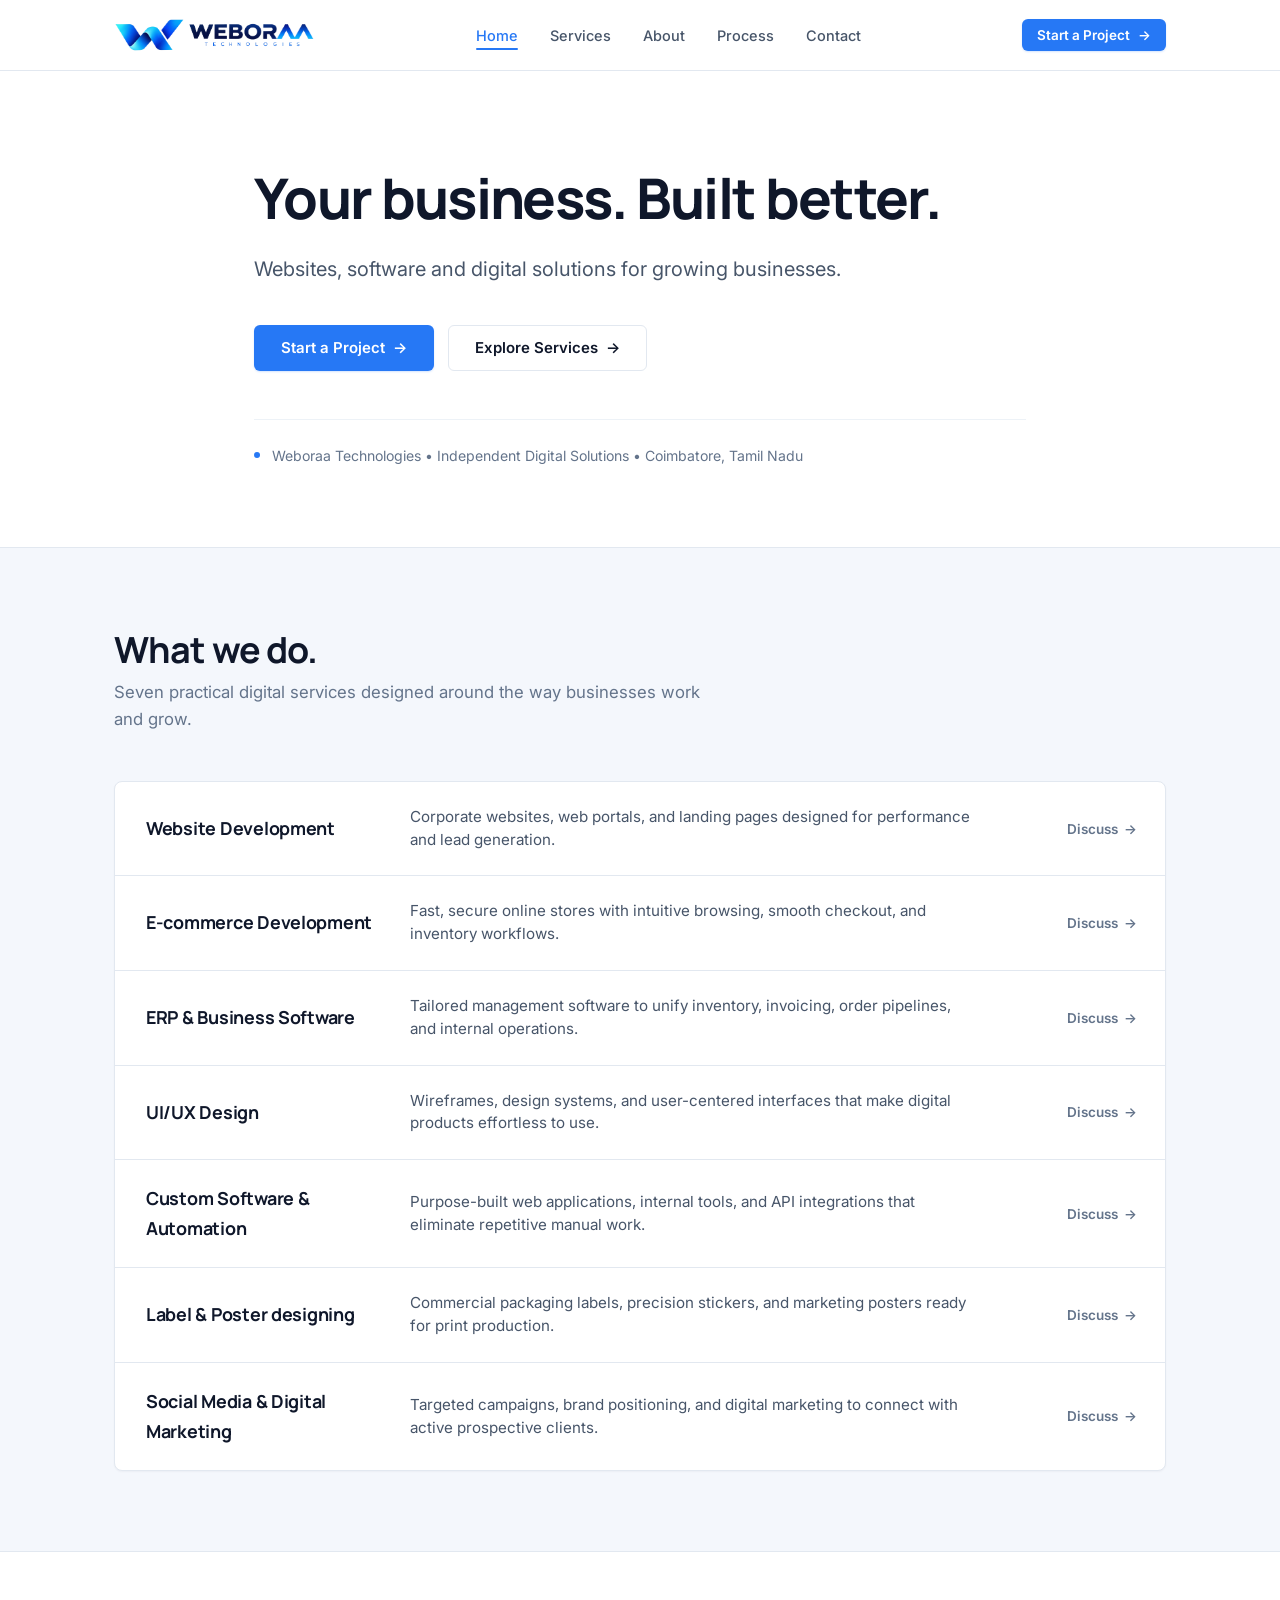
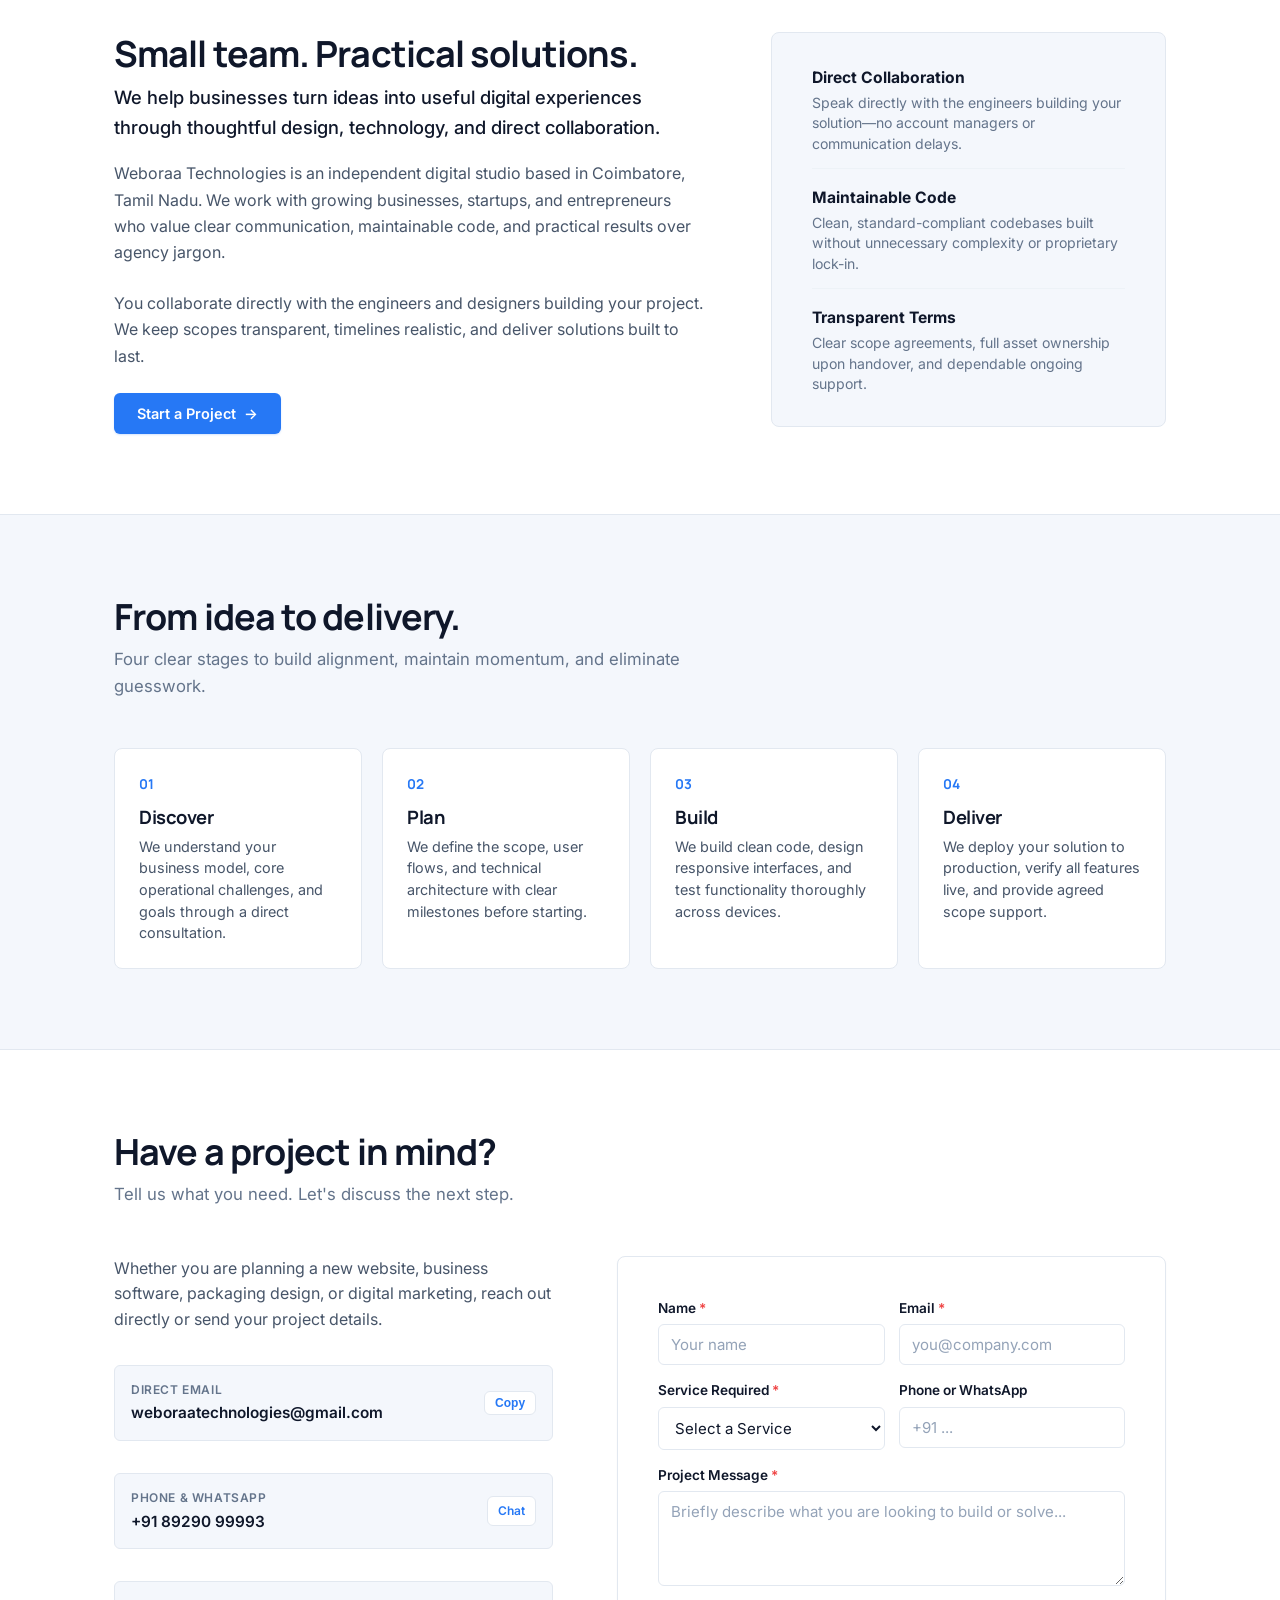
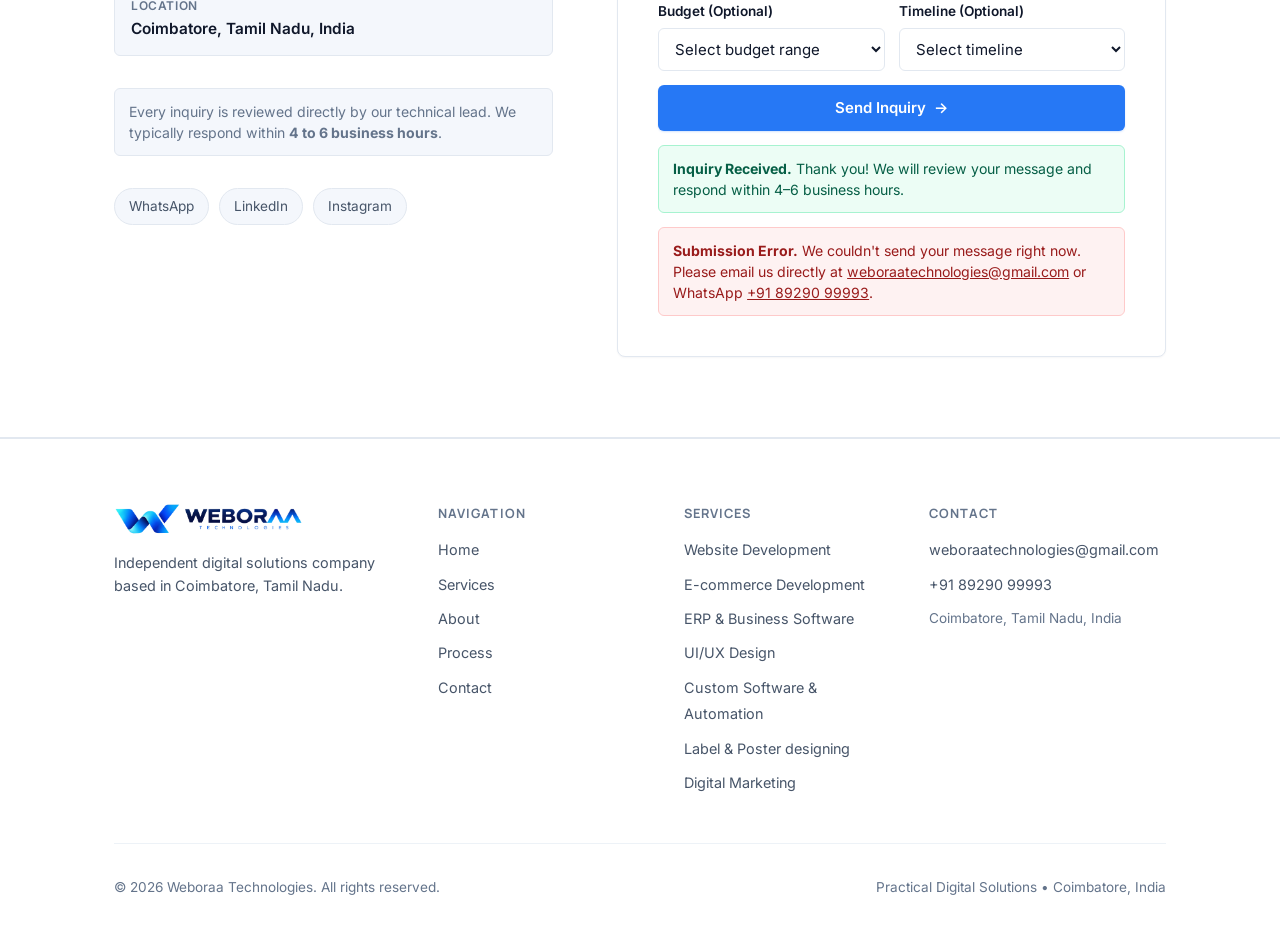
==== commit 33265024: "refactor: Complete Weboraa Technologies ultimate redesign per master prompt - Hero: 'Your business. " ====
--- a/index.html
+++ b/index.html
@@ -15,25 +15,25 @@
   </script>
 
   <!-- SEO & Meta Tags -->
-  <meta name="description" content="Weboraa Technologies is an independent digital solutions company in Coimbatore, Tamil Nadu. We build websites, e-commerce stores, ERP & business management software, UI/UX design, label and sticker printing, and digital marketing.">
-  <meta name="keywords" content="Weboraa Technologies, digital solutions company, software development, website development, e-commerce, ERP software, label and sticker printing, UI/UX design, custom software, Coimbatore, Tamil Nadu, India">
+  <meta name="description" content="Weboraa Technologies is an independent digital solutions company in Coimbatore, Tamil Nadu. We build websites, e-commerce stores, ERP & business management software, UI/UX design, label and poster designing, and digital marketing.">
+  <meta name="keywords" content="Weboraa Technologies, digital solutions company, software development, website development, e-commerce, ERP software, label & poster designing, UI/UX design, custom software, Coimbatore, Tamil Nadu, India">
   <meta name="author" content="Weboraa Technologies">
   <meta name="robots" content="index, follow">
   <meta name="theme-color" content="#101D2D">
   <link rel="canonical" href="https://weboraatechnologies.github.io/weboraa-technologies/">
 
-  <!-- Open Graph / Social Sharing -->
+  <!-- Open Graph -->
   <meta property="og:type" content="website">
   <meta property="og:url" content="https://weboraatechnologies.github.io/weboraa-technologies/">
-  <meta property="og:title" content="Weboraa Technologies — Your business idea. Built into reality.">
-  <meta property="og:description" content="Websites, business software, design and digital marketing for businesses ready to grow. Coimbatore, Tamil Nadu.">
+  <meta property="og:title" content="Weboraa Technologies — Your business. Built better.">
+  <meta property="og:description" content="Websites, software and digital solutions for growing businesses. Based in Coimbatore, Tamil Nadu.">
   <meta property="og:site_name" content="Weboraa Technologies">
   <meta property="og:image" content="assets/weboraa-logo-stacked.png">
 
   <!-- Twitter Card -->
   <meta name="twitter:card" content="summary_large_image">
   <meta name="twitter:title" content="Weboraa Technologies — Digital Solutions Company">
-  <meta name="twitter:description" content="Websites, business software, design and digital marketing for growing businesses.">
+  <meta name="twitter:description" content="Websites, software and digital solutions for growing businesses.">
   <meta name="twitter:image" content="assets/weboraa-logo-stacked.png">
 
   <!-- Favicons -->
@@ -41,18 +41,18 @@
   <link rel="icon" type="image/svg+xml" href="assets/favicon.svg">
   <link rel="apple-touch-icon" href="assets/weboraa-emblem.png">
 
-  <!-- Google Fonts: Manrope (Headings), Inter (Body & UI), JetBrains Mono (Subtle Meta) -->
+  <!-- Typography: Manrope (Headings 600-750) & Inter (Body 400-600) -->
   <link rel="preconnect" href="https://fonts.googleapis.com">
   <link rel="preconnect" href="https://fonts.gstatic.com" crossorigin>
-  <link href="https://fonts.googleapis.com/css2?family=Inter:wght@400;500;600&family=Manrope:wght@600;700;800&family=JetBrains+Mono:wght@500;600&display=swap" rel="stylesheet">
+  <link href="https://fonts.googleapis.com/css2?family=Inter:wght@400;500;600&family=Manrope:wght@600;700;800&display=swap" rel="stylesheet">
 
   <style>
     /* ==========================================================================
        WEBORAA TECHNOLOGIES — DESIGN SYSTEM
-       Core philosophy: Less noise. More meaning. Exceptional execution.
+       Design philosophy: Less content. Stronger identity. Clear visual storytelling.
        Palette:
        - Deep Navy: #101D2D
-       - Signature Blue: #2678F5
+       - Brand Blue: #2678F5
        - Soft Off-white: #F4F7FC
        - Pure White: #FFFFFF
        - Primary Text: #0F172A
@@ -63,8 +63,6 @@
     :root {
       --navy: #101D2D;
       --navy-deep: #0A131E;
-      --navy-card: #152438;
-      --navy-border: #1E3450;
       --primary: #2678F5;
       --primary-hover: #1A64D6;
       --primary-subtle: #EEF5FF;
@@ -93,22 +91,19 @@
       --space-10: 80px;
       --space-12: 96px;
 
-      /* Radii */
+      /* Restrained Radii */
       --radius-sm: 6px;
-      --radius-md: 10px;
-      --radius-lg: 14px;
+      --radius-md: 8px;
       --radius-pill: 9999px;
 
-      /* Restrained Shadows */
+      /* Minimal Shadows */
       --shadow-sm: 0 1px 2px rgba(16, 29, 45, 0.04);
-      --shadow-card: 0 1px 3px rgba(16, 29, 45, 0.04), 0 4px 12px rgba(16, 29, 45, 0.02);
-      --shadow-hover: 0 8px 20px -4px rgba(16, 29, 45, 0.08), 0 2px 6px rgba(16, 29, 45, 0.04);
-      --shadow-modal: 0 24px 48px -12px rgba(16, 29, 45, 0.28), 0 8px 16px rgba(16, 29, 45, 0.08);
+      --shadow-hover: 0 4px 12px rgba(16, 29, 45, 0.06);
+      --shadow-modal: 0 20px 40px -12px rgba(16, 29, 45, 0.25);
 
       /* Typography */
       --font-heading: 'Manrope', -apple-system, BlinkMacSystemFont, 'Segoe UI', Roboto, sans-serif;
       --font-body: 'Inter', -apple-system, BlinkMacSystemFont, 'Segoe UI', Roboto, sans-serif;
-      --font-mono: 'JetBrains Mono', monospace;
     }
 
     *, *::before, *::after {
@@ -136,16 +131,16 @@
     /* Container */
     .container {
       width: 100%;
-      max-width: 1160px;
+      max-width: 1100px;
       margin: 0 auto;
       padding: 0 24px;
     }
 
-    /* Typography Hierarchy */
-    h1, h2, h3, h4, h5, h6 {
+    /* Typography */
+    h1, h2, h3, h4 {
       color: var(--text-heading);
       font-family: var(--font-heading);
-      line-height: 1.22;
+      line-height: 1.2;
       letter-spacing: -0.025em;
     }
 
@@ -157,16 +152,16 @@
     a {
       color: inherit;
       text-decoration: none;
-      transition: color 0.2s ease;
-    }
-
-    /* Section Spacing & Anchors */
+      transition: color 0.15s ease;
+    }
+
+    /* Section Structure */
     section {
       scroll-margin-top: 80px;
     }
 
     .section-padding {
-      padding: var(--space-12) 0;
+      padding: var(--space-10) 0;
     }
 
     .section-bg-soft {
@@ -177,31 +172,20 @@
       margin-bottom: var(--space-6);
     }
 
-    .section-eyebrow {
-      display: inline-block;
-      font-family: var(--font-mono);
-      font-size: 0.75rem;
-      font-weight: 600;
-      letter-spacing: 0.12em;
-      text-transform: uppercase;
-      color: var(--primary);
-      margin-bottom: var(--space-2);
-    }
-
-    .section-title {
-      font-size: clamp(1.85rem, 3.2vw, 2.35rem);
+    .section-heading {
+      font-size: clamp(1.85rem, 3.2vw, 2.25rem);
       font-weight: 700;
       color: var(--text-heading);
-      margin-bottom: var(--space-2);
+      margin-bottom: 8px;
       letter-spacing: -0.025em;
-      line-height: 1.22;
-    }
-
-    .section-desc {
+      line-height: 1.2;
+    }
+
+    .section-subtext {
       font-size: 1.05rem;
-      color: var(--text-body);
-      max-width: 620px;
-      line-height: 1.65;
+      color: var(--text-muted);
+      max-width: 600px;
+      line-height: 1.6;
     }
 
     /* Buttons */
@@ -211,13 +195,13 @@
       justify-content: center;
       gap: 8px;
       font-family: var(--font-body);
-      font-size: 15px;
+      font-size: 14.5px;
       font-weight: 600;
-      padding: 12px 24px;
+      padding: 11px 22px;
       border-radius: var(--radius-sm);
       cursor: pointer;
       border: 1px solid transparent;
-      transition: all 0.2s ease;
+      transition: all 0.15s ease;
       white-space: nowrap;
       text-decoration: none;
       line-height: 1.2;
@@ -238,7 +222,7 @@
       background-color: var(--primary-hover);
       color: #FFFFFF;
       transform: translateY(-1px);
-      box-shadow: 0 4px 12px rgba(38, 120, 245, 0.25);
+      box-shadow: 0 3px 8px rgba(38, 120, 245, 0.25);
     }
 
     .btn-secondary {
@@ -255,12 +239,12 @@
     }
 
     .btn-sm {
-      padding: 8px 16px;
-      font-size: 0.88rem;
+      padding: 7px 14px;
+      font-size: 13.5px;
     }
 
     .btn-lg {
-      padding: 14px 28px;
+      padding: 13px 26px;
       font-size: 15px;
     }
 
@@ -269,7 +253,7 @@
     }
 
     .btn-arrow {
-      transition: transform 0.2s ease;
+      transition: transform 0.15s ease;
     }
 
     .btn:hover .btn-arrow {
@@ -277,29 +261,28 @@
     }
 
     /* ==========================================================================
-       SITE HEADER & NAVIGATION
+       HEADER & NAVIGATION
        ========================================================================== */
     .site-header {
       position: sticky;
       top: 0;
       z-index: 100;
-      background-color: rgba(255, 255, 255, 0.95);
+      background-color: rgba(255, 255, 255, 0.96);
       backdrop-filter: blur(8px);
       -webkit-backdrop-filter: blur(8px);
       border-bottom: 1px solid var(--border);
-      transition: background-color 0.2s ease, box-shadow 0.2s ease;
+      transition: box-shadow 0.2s ease;
     }
 
     .site-header.is-scrolled {
-      background-color: rgba(255, 255, 255, 0.98);
-      box-shadow: 0 1px 6px rgba(16, 29, 45, 0.04);
+      box-shadow: 0 1px 4px rgba(16, 29, 45, 0.04);
     }
 
     .nav-container {
       display: flex;
       align-items: center;
       justify-content: space-between;
-      height: 72px;
+      height: 70px;
     }
 
     .brand-link {
@@ -309,7 +292,7 @@
     }
 
     .brand-logo-img {
-      height: 36px;
+      height: 34px;
       width: auto;
       object-fit: contain;
       display: block;
@@ -323,12 +306,12 @@
     }
 
     .nav-link {
-      font-size: 0.94rem;
+      font-size: 14.5px;
       font-weight: 500;
       color: var(--text-body);
-      padding: 6px 0;
+      padding: 4px 0;
       position: relative;
-      transition: color 0.2s ease;
+      transition: color 0.15s ease;
     }
 
     .nav-link:hover,
@@ -366,11 +349,11 @@
 
     .mobile-toggle span {
       display: block;
-      width: 22px;
+      width: 20px;
       height: 2px;
       background-color: var(--text-heading);
       border-radius: 2px;
-      transition: all 0.3s ease;
+      transition: all 0.25s ease;
     }
 
     .mobile-toggle.is-active span:nth-child(1) {
@@ -384,238 +367,152 @@
     }
 
     /* ==========================================================================
-       SECTION A: HERO — IMMEDIATE CLARITY
+       SECTION 1: HERO
        ========================================================================== */
     .hero-section {
-      padding: var(--space-12) 0;
+      padding: var(--space-12) 0 var(--space-10);
       background-color: var(--bg-surface);
       border-bottom: 1px solid var(--border);
     }
 
-    .hero-container {
-      max-width: 880px;
-    }
-
-    .hero-meta-badge {
-      display: inline-flex;
+    .hero-inner {
+      max-width: 820px;
+    }
+
+    .hero-headline {
+      font-size: clamp(2.5rem, 5vw, 3.5rem);
+      font-weight: 750;
+      color: var(--text-heading);
+      line-height: 1.12;
+      letter-spacing: -0.03em;
+      margin-bottom: var(--space-3);
+    }
+
+    .hero-supporting-text {
+      font-size: 1.25rem;
+      color: var(--text-body);
+      line-height: 1.55;
+      margin-bottom: var(--space-5);
+      max-width: 680px;
+    }
+
+    .hero-cta-group {
+      display: flex;
       align-items: center;
-      gap: 8px;
-      font-family: var(--font-mono);
-      font-size: 0.75rem;
-      font-weight: 600;
-      letter-spacing: 0.1em;
-      text-transform: uppercase;
+      gap: 14px;
+      flex-wrap: wrap;
+    }
+
+    .hero-location-line {
+      margin-top: var(--space-6);
+      padding-top: var(--space-3);
+      border-top: 1px solid var(--border-subtle);
+      font-size: 0.88rem;
       color: var(--text-muted);
-      margin-bottom: var(--space-3);
-    }
-
-    .hero-meta-dot {
+      display: flex;
+      align-items: center;
+      gap: 12px;
+    }
+
+    .hero-location-dot {
       width: 6px;
       height: 6px;
       border-radius: 50%;
       background-color: var(--primary);
-    }
-
-    .hero-title {
-      font-size: clamp(2.4rem, 5vw, 3.5rem);
-      font-weight: 750;
-      color: var(--text-heading);
-      line-height: 1.15;
-      letter-spacing: -0.03em;
-      margin-bottom: var(--space-3);
-    }
-
-    .hero-desc {
-      font-size: 1.25rem;
-      color: var(--text-body);
-      line-height: 1.6;
-      margin-bottom: var(--space-5);
-      max-width: 720px;
-    }
-
-    .hero-cta-group {
-      display: flex;
-      align-items: center;
-      gap: 16px;
-      flex-wrap: wrap;
-      margin-bottom: var(--space-6);
-    }
-
-    .hero-assurance-bar {
-      display: flex;
-      align-items: center;
-      gap: 24px;
-      padding-top: var(--space-4);
-      border-top: 1px solid var(--border-subtle);
-      flex-wrap: wrap;
-      font-size: 0.88rem;
-      color: var(--text-muted);
-    }
-
-    .hero-assurance-item {
-      display: inline-flex;
-      align-items: center;
-      gap: 8px;
-    }
-
-    .hero-assurance-item svg {
-      width: 16px;
-      height: 16px;
-      color: var(--primary);
       flex-shrink: 0;
     }
 
     /* ==========================================================================
-       SECTION B: SERVICES — SIMPLE, CLEAR, USEFUL
+       SECTION 2: SERVICES (Editorial List Layout)
        ========================================================================== */
     .services-section {
       background-color: var(--bg-soft);
       border-bottom: 1px solid var(--border);
     }
 
-    .services-pillars-grid {
-      display: flex;
-      flex-direction: column;
-      gap: var(--space-6);
-    }
-
-    .pillar-block {
+    .services-editorial-wrap {
       background: #FFFFFF;
       border: 1px solid var(--border);
       border-radius: var(--radius-md);
       overflow: hidden;
-      box-shadow: var(--shadow-card);
-    }
-
-    .pillar-header {
-      padding: 20px 28px;
-      background: #FFFFFF;
+      box-shadow: var(--shadow-sm);
+    }
+
+    .services-editorial-list {
+      list-style: none;
+      display: flex;
+      flex-direction: column;
+    }
+
+    .service-item {
       border-bottom: 1px solid var(--border);
-      display: flex;
-      align-items: center;
-      justify-content: space-between;
-      flex-wrap: wrap;
-      gap: 12px;
-    }
-
-    .pillar-title-group {
-      display: flex;
-      align-items: center;
-      gap: 14px;
-    }
-
-    .pillar-category-tag {
-      font-family: var(--font-mono);
-      font-size: 0.75rem;
-      font-weight: 700;
-      letter-spacing: 0.1em;
-      text-transform: uppercase;
-      padding: 3px 10px;
-      border-radius: var(--radius-pill);
-    }
-
-    .tag-build {
-      background: #EFF6FF;
-      color: #1E40AF;
-      border: 1px solid #BFDBFE;
-    }
-
-    .tag-manage {
-      background: #F0FDF4;
-      color: #166534;
-      border: 1px solid #BBF7D0;
-    }
-
-    .tag-grow {
-      background: #FAF5FF;
-      color: #6B21A8;
-      border: 1px solid #E9D5FF;
-    }
-
-    .pillar-title {
-      font-size: 1.15rem;
-      font-weight: 700;
-      color: var(--text-heading);
-    }
-
-    .pillar-summary {
-      font-size: 0.88rem;
-      color: var(--text-muted);
-    }
-
-    .services-list {
-      list-style: none;
-      display: flex;
-      flex-direction: column;
-    }
-
-    .service-row {
-      padding: 24px 28px;
-      border-bottom: 1px solid var(--border-subtle);
+      transition: background-color 0.15s ease, border-left 0.15s ease;
+      position: relative;
+    }
+
+    .service-item:last-child {
+      border-bottom: none;
+    }
+
+    .service-row-link {
       display: grid;
-      grid-template-columns: 240px 1fr 180px;
+      grid-template-columns: 240px 1fr 140px;
       align-items: center;
       gap: 24px;
-      transition: background-color 0.15s ease;
-    }
-
-    .service-row:last-child {
-      border-bottom: none;
-    }
-
-    .service-row:hover {
+      padding: 24px 28px;
+      text-decoration: none;
+      color: inherit;
+      width: 100%;
+      border-left: 3px solid transparent;
+      transition: all 0.15s ease;
+    }
+
+    .service-row-link:hover {
       background-color: #FAFCFF;
-    }
-
-    .service-title-col {
-      display: flex;
-      flex-direction: column;
-      gap: 4px;
+      border-left-color: var(--primary);
+    }
+
+    .service-row-link:hover .service-name {
+      color: var(--primary);
+    }
+
+    .service-row-link:hover .service-action-arrow {
+      transform: translateX(4px);
+      color: var(--primary);
     }
 
     .service-name {
-      font-size: 1.1rem;
+      font-family: var(--font-heading);
+      font-size: 1.12rem;
       font-weight: 700;
       color: var(--text-heading);
       letter-spacing: -0.015em;
-    }
-
-    .service-meta-tag {
-      font-family: var(--font-mono);
-      font-size: 0.72rem;
-      color: var(--primary);
-    }
-
-    .service-desc-col {
-      display: flex;
-      flex-direction: column;
+      transition: color 0.15s ease;
+    }
+
+    .service-desc {
+      font-size: 0.95rem;
+      color: var(--text-body);
+      line-height: 1.5;
+    }
+
+    .service-action-col {
+      display: flex;
+      align-items: center;
+      justify-content: flex-end;
       gap: 6px;
-    }
-
-    .service-brief {
-      font-size: 0.95rem;
-      color: var(--text-heading);
-      line-height: 1.5;
-    }
-
-    .service-problem {
-      font-size: 0.86rem;
+      font-size: 13.5px;
+      font-weight: 600;
       color: var(--text-muted);
-      line-height: 1.45;
-    }
-
-    .service-problem strong {
-      color: var(--text-body);
-      font-weight: 500;
-    }
-
-    .service-action-col {
-      display: flex;
-      justify-content: flex-end;
+      transition: color 0.15s ease;
+    }
+
+    .service-action-arrow {
+      transition: transform 0.15s ease, color 0.15s ease;
     }
 
     /* ==========================================================================
-       SECTION C: ABOUT — HUMAN AND AUTHENTIC
+       SECTION 3: ABOUT WEBORAA
        ========================================================================== */
     .about-section {
       background-color: var(--bg-surface);
@@ -624,152 +521,115 @@
 
     .about-grid {
       display: grid;
-      grid-template-columns: 1.1fr 0.9fr;
+      grid-template-columns: 1.2fr 0.8fr;
       gap: var(--space-8);
       align-items: start;
     }
 
-    .about-narrative p {
-      font-size: 1.08rem;
-      line-height: 1.7;
-      margin-bottom: 20px;
-    }
-
-    .about-narrative strong {
+    .about-lead-text {
+      font-size: 1.15rem;
       color: var(--text-heading);
-    }
-
-    .about-values-stack {
-      display: flex;
-      flex-direction: column;
-      gap: 16px;
+      line-height: 1.6;
+      margin-bottom: 18px;
+      font-weight: 500;
+    }
+
+    .about-body-text {
+      font-size: 1rem;
+      color: var(--text-body);
+      line-height: 1.65;
+      margin-bottom: 24px;
+    }
+
+    .about-pillars-box {
       background: var(--bg-soft);
       border: 1px solid var(--border);
       border-radius: var(--radius-md);
-      padding: var(--space-5);
-    }
-
-    .about-value-item {
-      display: flex;
-      align-items: flex-start;
-      gap: 14px;
-      padding-bottom: 16px;
-      border-bottom: 1px solid var(--border);
-    }
-
-    .about-value-item:last-child {
+      padding: var(--space-4) var(--space-5);
+      display: flex;
+      flex-direction: column;
+      gap: 16px;
+    }
+
+    .about-pillar-row {
+      display: flex;
+      flex-direction: column;
+      gap: 2px;
+      padding-bottom: 14px;
+      border-bottom: 1px solid var(--border-subtle);
+    }
+
+    .about-pillar-row:last-child {
       padding-bottom: 0;
       border-bottom: none;
     }
 
-    .about-value-num {
-      font-family: var(--font-mono);
-      font-size: 0.78rem;
-      font-weight: 700;
-      color: var(--primary);
-      background: #FFFFFF;
-      border: 1px solid var(--primary-border);
-      width: 28px;
-      height: 28px;
-      border-radius: 50%;
-      display: flex;
-      align-items: center;
-      justify-content: center;
-      flex-shrink: 0;
-      margin-top: 2px;
-    }
-
-    .about-value-content h3 {
-      font-size: 1.05rem;
+    .about-pillar-title {
+      font-size: 0.98rem;
       font-weight: 700;
       color: var(--text-heading);
-      margin-bottom: 4px;
-    }
-
-    .about-value-content p {
-      font-size: 0.9rem;
-      color: var(--text-body);
-      line-height: 1.5;
+    }
+
+    .about-pillar-desc {
+      font-size: 0.88rem;
+      color: var(--text-muted);
+      line-height: 1.45;
     }
 
     /* ==========================================================================
-       SECTION D: PROCESS — BUILD CONFIDENCE
+       SECTION 4: OUR PROCESS (Connected Timeline)
        ========================================================================== */
     .process-section {
       background-color: var(--bg-soft);
       border-bottom: 1px solid var(--border);
     }
 
-    .process-timeline-grid {
+    .process-track {
       display: grid;
       grid-template-columns: repeat(4, 1fr);
-      gap: var(--space-3);
-    }
-
-    .process-step-card {
+      gap: 20px;
+      position: relative;
+    }
+
+    .process-step {
       background: #FFFFFF;
       border: 1px solid var(--border);
       border-radius: var(--radius-md);
       padding: 24px;
       display: flex;
       flex-direction: column;
-      transition: all 0.2s ease;
-      box-shadow: var(--shadow-sm);
-    }
-
-    .process-step-card:hover {
+      transition: all 0.15s ease;
+    }
+
+    .process-step:hover {
       border-color: #CBD5E1;
       transform: translateY(-2px);
       box-shadow: var(--shadow-hover);
     }
 
-    .process-step-top {
-      display: flex;
-      align-items: center;
-      justify-content: space-between;
-      margin-bottom: 16px;
-    }
-
-    .process-step-index {
-      font-family: var(--font-mono);
-      font-size: 0.78rem;
+    .process-step-num {
+      font-size: 0.85rem;
       font-weight: 700;
       color: var(--primary);
-      background: var(--primary-subtle);
-      border: 1px solid var(--primary-border);
-      padding: 2px 8px;
-      border-radius: 4px;
-    }
-
-    .process-step-title {
-      font-size: 1.2rem;
+      margin-bottom: 10px;
+      font-family: var(--font-heading);
+    }
+
+    .process-step-name {
+      font-size: 1.15rem;
       font-weight: 700;
       color: var(--text-heading);
       margin-bottom: 8px;
     }
 
-    .process-step-sentence {
-      font-size: 0.92rem;
+    .process-step-desc {
+      font-size: 0.9rem;
       color: var(--text-body);
-      line-height: 1.55;
-      margin-bottom: 16px;
-    }
-
-    .process-step-protocol {
-      margin-top: auto;
-      padding-top: 12px;
-      border-top: 1px solid var(--border-subtle);
-      font-size: 0.8rem;
-      color: var(--text-muted);
-      line-height: 1.4;
-    }
-
-    .process-step-protocol strong {
-      color: var(--text-heading);
+      line-height: 1.5;
     }
 
     /* ==========================================================================
-       SECTION E: CONTACT — REMOVE FRICTION
+       SECTION 5: CONTACT
        ========================================================================== */
     .contact-section {
       background-color: var(--bg-surface);
@@ -778,56 +638,43 @@
 
     .contact-grid {
       display: grid;
-      grid-template-columns: 1fr 1.3fr;
+      grid-template-columns: 1fr 1.25fr;
       gap: var(--space-8);
       align-items: start;
     }
 
-    .contact-info-panel {
+    .contact-info-col {
       display: flex;
       flex-direction: column;
       gap: var(--space-4);
     }
 
-    .contact-intro-text {
-      font-size: 1.05rem;
+    .contact-info-desc {
+      font-size: 1rem;
       color: var(--text-body);
       line-height: 1.6;
     }
 
-    .contact-direct-items {
-      display: flex;
-      flex-direction: column;
-      gap: 12px;
-    }
-
-    .contact-direct-row {
-      display: flex;
-      align-items: center;
-      justify-content: space-between;
+    .contact-direct-card {
       background: var(--bg-soft);
       border: 1px solid var(--border);
       border-radius: var(--radius-sm);
       padding: 14px 16px;
+      display: flex;
+      align-items: center;
+      justify-content: space-between;
       gap: 12px;
     }
 
-    .direct-row-content {
-      display: flex;
-      flex-direction: column;
-      gap: 2px;
-    }
-
-    .direct-label {
-      font-family: var(--font-mono);
-      font-size: 0.72rem;
+    .contact-direct-label {
+      font-size: 0.75rem;
       font-weight: 600;
+      color: var(--text-muted);
       text-transform: uppercase;
       letter-spacing: 0.05em;
-      color: var(--text-muted);
-    }
-
-    .direct-val {
+    }
+
+    .contact-direct-value {
       font-size: 0.96rem;
       font-weight: 600;
       color: var(--text-heading);
@@ -838,14 +685,11 @@
       border: 1px solid var(--border);
       padding: 4px 10px;
       border-radius: var(--radius-sm);
-      font-size: 0.75rem;
+      font-size: 12px;
       font-weight: 600;
       color: var(--primary);
       cursor: pointer;
-      display: inline-flex;
-      align-items: center;
-      gap: 4px;
-      transition: all 0.2s ease;
+      transition: all 0.15s ease;
     }
 
     .copy-chip-btn:hover {
@@ -859,30 +703,25 @@
       border-color: #A7F3D0;
     }
 
-    .contact-meta-note {
-      background: var(--bg-soft);
-      border: 1px solid var(--border);
-      border-radius: var(--radius-sm);
-      padding: 14px 16px;
+    .contact-response-note {
       font-size: 0.88rem;
       color: var(--text-muted);
       line-height: 1.5;
-    }
-
-    .contact-meta-note strong {
-      color: var(--text-heading);
-    }
-
-    .contact-social-pills {
+      padding: 12px 14px;
+      background: var(--bg-soft);
+      border-radius: var(--radius-sm);
+      border: 1px solid var(--border);
+    }
+
+    .contact-social-row {
       display: flex;
       align-items: center;
       gap: 10px;
       flex-wrap: wrap;
     }
 
-    .social-pill {
-      font-size: 0.84rem;
-      font-weight: 500;
+    .social-link-pill {
+      font-size: 0.85rem;
       color: var(--text-body);
       background: var(--bg-soft);
       border: 1px solid var(--border);
@@ -891,36 +730,36 @@
       transition: all 0.15s ease;
     }
 
-    .social-pill:hover {
+    .social-link-pill:hover {
       background: #FFFFFF;
       color: var(--primary);
       border-color: var(--primary-border);
     }
 
     /* Contact Form */
-    .contact-form-card {
+    .contact-form-panel {
       background: #FFFFFF;
       border: 1px solid var(--border);
       border-radius: var(--radius-md);
       padding: var(--space-5);
-      box-shadow: var(--shadow-card);
-    }
-
-    .form-row-2 {
+      box-shadow: var(--shadow-sm);
+    }
+
+    .form-grid-2 {
       display: grid;
       grid-template-columns: repeat(2, 1fr);
-      gap: 16px;
+      gap: 14px;
     }
 
     .form-group {
       display: flex;
       flex-direction: column;
-      gap: 6px;
-      margin-bottom: 16px;
+      gap: 5px;
+      margin-bottom: 14px;
     }
 
     .form-label {
-      font-size: 0.86rem;
+      font-size: 0.85rem;
       font-weight: 600;
       color: var(--text-heading);
     }
@@ -936,7 +775,7 @@
       background: #FFFFFF;
       border: 1px solid var(--border);
       border-radius: var(--radius-sm);
-      padding: 10px 14px;
+      padding: 10px 12px;
       outline: none;
       transition: all 0.15s ease;
       width: 100%;
@@ -944,7 +783,7 @@
 
     .form-control:focus {
       border-color: var(--border-focus);
-      box-shadow: 0 0 0 3px rgba(38, 120, 245, 0.12);
+      box-shadow: 0 0 0 3px rgba(38, 120, 245, 0.1);
     }
 
     .form-control::placeholder {
@@ -953,22 +792,15 @@
 
     textarea.form-control {
       resize: vertical;
-      min-height: 100px;
-    }
-
-    .form-privacy-note {
-      font-size: 0.78rem;
-      color: var(--text-muted);
-      line-height: 1.45;
-      margin-top: 12px;
+      min-height: 95px;
     }
 
     .form-feedback-alert {
       display: none;
-      padding: 14px 16px;
+      padding: 12px 14px;
       border-radius: var(--radius-sm);
-      margin-top: 16px;
-      font-size: 0.9rem;
+      margin-top: 14px;
+      font-size: 0.88rem;
       line-height: 1.5;
     }
 
@@ -978,7 +810,7 @@
       color: #065F46;
       display: flex;
       align-items: flex-start;
-      gap: 12px;
+      gap: 10px;
     }
 
     .form-feedback-alert.alert-error {
@@ -987,11 +819,11 @@
       color: #991B1B;
       display: flex;
       align-items: flex-start;
-      gap: 12px;
+      gap: 10px;
     }
 
     /* ==========================================================================
-       SITE FOOTER
+       FOOTER
        ========================================================================== */
     .site-footer {
       background-color: #FFFFFF;
@@ -1009,7 +841,7 @@
     .footer-brand-col {
       display: flex;
       flex-direction: column;
-      gap: 12px;
+      gap: 10px;
     }
 
     .footer-logo-img {
@@ -1019,21 +851,21 @@
       align-self: flex-start;
     }
 
-    .footer-summary {
+    .footer-tagline {
       font-size: 0.9rem;
       color: var(--text-body);
-      line-height: 1.6;
-      max-width: 320px;
+      line-height: 1.55;
+      max-width: 300px;
     }
 
     .footer-col-title {
-      font-family: var(--font-mono);
-      font-size: 0.75rem;
+      font-size: 0.8rem;
       font-weight: 700;
-      letter-spacing: 0.12em;
       text-transform: uppercase;
+      letter-spacing: 0.08em;
       color: var(--text-muted);
-      margin-bottom: 14px;
+      margin-bottom: 12px;
+      font-family: var(--font-heading);
     }
 
     .footer-links-list {
@@ -1066,8 +898,8 @@
     }
 
     /* ==========================================================================
-       MODAL: Conversation / Quote Modal Dialog
-       ======================================================================== */
+       MODAL: Project Quote / Consultation
+       ========================================================================== */
     .modal-backdrop {
       position: fixed;
       top: 0;
@@ -1098,13 +930,13 @@
       border-radius: var(--radius-md);
       box-shadow: var(--shadow-modal);
       width: 100%;
-      max-width: 540px;
+      max-width: 520px;
       max-height: 90vh;
       overflow-y: auto;
       padding: var(--space-5);
       position: relative;
       transform: translateY(8px);
-      transition: transform 0.2s cubic-bezier(0.16, 1, 0.3, 1);
+      transition: transform 0.2s ease;
     }
 
     .modal-backdrop.is-open .modal-box {
@@ -1134,18 +966,6 @@
       border-color: #CBD5E1;
     }
 
-    .modal-eyebrow {
-      display: inline-block;
-      font-family: var(--font-mono);
-      font-size: 0.72rem;
-      font-weight: 600;
-      color: var(--primary);
-      background: var(--primary-subtle);
-      padding: 3px 10px;
-      border-radius: var(--radius-pill);
-      margin-bottom: 8px;
-    }
-
     .modal-title {
       font-size: 1.35rem;
       font-weight: 700;
@@ -1158,8 +978,8 @@
        RESPONSIVE BREAKPOINTS (360px, 390px, 768px, 1024px, 1440px)
        ========================================================================== */
     @media (max-width: 1024px) {
-      .service-row {
-        grid-template-columns: 200px 1fr 150px;
+      .service-row-link {
+        grid-template-columns: 200px 1fr 120px;
         gap: 16px;
       }
 
@@ -1168,7 +988,7 @@
         gap: var(--space-6);
       }
 
-      .process-timeline-grid {
+      .process-track {
         grid-template-columns: repeat(2, 1fr);
       }
 
@@ -1193,7 +1013,7 @@
 
       .nav-menu {
         position: fixed;
-        top: 72px;
+        top: 70px;
         left: 0;
         width: 100%;
         background: #FFFFFF;
@@ -1204,7 +1024,7 @@
         border-bottom: 1px solid var(--border);
         box-shadow: 0 8px 24px rgba(16, 29, 45, 0.08);
         transform: translateY(-110%);
-        transition: transform 0.3s cubic-bezier(0.16, 1, 0.3, 1);
+        transition: transform 0.25s ease;
         z-index: 99;
       }
 
@@ -1212,21 +1032,21 @@
         transform: translateY(0);
       }
 
-      .service-row {
+      .service-row-link {
         grid-template-columns: 1fr;
-        gap: 12px;
-        padding: 20px 20px;
+        gap: 8px;
+        padding: 18px 20px;
       }
 
       .service-action-col {
         justify-content: flex-start;
       }
 
-      .process-timeline-grid {
+      .process-track {
         grid-template-columns: 1fr;
       }
 
-      .form-row-2 {
+      .form-grid-2 {
         grid-template-columns: 1fr;
       }
     }
@@ -1255,7 +1075,7 @@
       }
     }
 
-    /* Accessibility: Reduced Motion */
+    /* Reduced Motion */
     @media (prefers-reduced-motion: reduce) {
       *, *::before, *::after {
         animation-duration: 0.01ms !important;
@@ -1269,15 +1089,15 @@
 <body>
 
   <!-- ========================================================================
-       NAVIGATION
+       HEADER & NAVIGATION
        ======================================================================== -->
   <header class="site-header" id="siteHeader">
     <div class="container nav-container">
       <a href="#hero" class="brand-link" aria-label="Weboraa Technologies — Home">
-        <img src="assets/weboraa-logo.png" alt="Weboraa Technologies" class="brand-logo-img">
+        <img src="assets/weboraa-logo.png" alt="Weboraa Technologies Logo" class="brand-logo-img">
       </a>
 
-      <!-- Primary Navigation -->
+      <!-- Navigation Links -->
       <nav aria-label="Primary Navigation">
         <ul class="nav-menu" id="navMenu">
           <li><a href="#hero" class="nav-link active">Home</a></li>
@@ -1288,14 +1108,14 @@
         </ul>
       </nav>
 
-      <!-- Action Button -->
+      <!-- Primary Action -->
       <div class="nav-actions">
-        <button type="button" class="btn btn-primary btn-sm" data-open-modal="conversation" data-service="Project Inquiry">
-          <span>Discuss Your Project</span>
+        <button type="button" class="btn btn-primary btn-sm" data-open-modal="conversation" data-service="Project Consultation">
+          <span>Start a Project</span>
           <span class="btn-arrow" aria-hidden="true">→</span>
         </button>
 
-        <!-- Mobile Menu Toggle -->
+        <!-- Mobile Toggle -->
         <button class="mobile-toggle" id="mobileToggle" aria-label="Toggle navigation menu" aria-expanded="false" aria-controls="navMenu">
           <span></span>
           <span></span>
@@ -1308,27 +1128,22 @@
   <main id="mainContent">
 
     <!-- ======================================================================
-         SECTION A: HERO — IMMEDIATE CLARITY
+         SECTION 1 — HERO
          ====================================================================== -->
     <section class="hero-section" id="hero" aria-labelledby="heroHeadline">
-      <div class="container hero-container">
+      <div class="container hero-inner">
         
-        <div class="hero-meta-badge">
-          <span class="hero-meta-dot" aria-hidden="true"></span>
-          <span>Weboraa Technologies • Coimbatore, India</span>
-        </div>
-
-        <h1 class="hero-title" id="heroHeadline">
-          Your business idea.<br>Built into reality.
+        <h1 class="hero-headline" id="heroHeadline">
+          Your business. Built better.
         </h1>
 
-        <p class="hero-desc">
-          Websites, business software, design and digital marketing for businesses ready to grow.
+        <p class="hero-supporting-text">
+          Websites, software and digital solutions for growing businesses.
         </p>
 
         <div class="hero-cta-group">
-          <button type="button" class="btn btn-primary btn-lg" data-open-modal="conversation" data-service="Project Consultation">
-            <span>Discuss Your Project</span>
+          <button type="button" class="btn btn-primary btn-lg" data-open-modal="conversation" data-service="Project Inception">
+            <span>Start a Project</span>
             <span class="btn-arrow" aria-hidden="true">→</span>
           </button>
           <a href="#services" class="btn btn-secondary btn-lg">
@@ -1337,455 +1152,305 @@
           </a>
         </div>
 
-        <div class="hero-assurance-bar">
-          <div class="hero-assurance-item">
-            <svg viewBox="0 0 24 24" fill="none" stroke="currentColor" stroke-width="2.5" stroke-linecap="round" stroke-linejoin="round" aria-hidden="true"><polyline points="20 6 9 17 4 12"></polyline></svg>
-            <span>Direct engineer collaboration</span>
-          </div>
-          <div class="hero-assurance-item">
-            <svg viewBox="0 0 24 24" fill="none" stroke="currentColor" stroke-width="2.5" stroke-linecap="round" stroke-linejoin="round" aria-hidden="true"><polyline points="20 6 9 17 4 12"></polyline></svg>
-            <span>Maintainable, clean architecture</span>
-          </div>
-          <div class="hero-assurance-item">
-            <svg viewBox="0 0 24 24" fill="none" stroke="currentColor" stroke-width="2.5" stroke-linecap="round" stroke-linejoin="round" aria-hidden="true"><polyline points="20 6 9 17 4 12"></polyline></svg>
-            <span>Transparent scope and delivery</span>
-          </div>
+        <div class="hero-location-line">
+          <span class="hero-location-dot" aria-hidden="true"></span>
+          <span>Weboraa Technologies • Independent Digital Solutions • Coimbatore, Tamil Nadu</span>
         </div>
 
       </div>
     </section>
 
     <!-- ======================================================================
-         SECTION B: SERVICES — SIMPLE, CLEAR, USEFUL
+         SECTION 2 — SERVICES
          ====================================================================== -->
-    <section class="services-section section-padding" id="services" aria-labelledby="servicesHeadline">
+    <section class="services-section section-padding" id="services" aria-labelledby="servicesHeading">
       <div class="container">
         
         <div class="section-header">
-          <span class="section-eyebrow">WHAT WE DELIVER</span>
-          <h2 class="section-title" id="servicesHeadline">Digital solutions for real business needs.</h2>
-          <p class="section-desc">
-            Seven practical capabilities organized into three core pillars: Build your presence, Manage daily operations, and Grow your market.
-          </p>
+          <h2 class="section-heading" id="servicesHeading">What we do.</h2>
+          <p class="section-subtext">Seven practical digital services designed around the way businesses work and grow.</p>
         </div>
 
-        <div class="services-pillars-grid">
-          
-          <!-- PILLAR 1: BUILD -->
-          <div class="pillar-block">
-            <div class="pillar-header">
-              <div class="pillar-title-group">
-                <span class="pillar-category-tag tag-build">BUILD</span>
-                <span class="pillar-title">Web & Digital Foundations</span>
-              </div>
-              <span class="pillar-summary">Websites, storefronts, and user experience design.</span>
-            </div>
-
-            <ul class="services-list">
-              
-              <!-- 1. Website Development -->
-              <li class="service-row">
-                <div class="service-title-col">
-                  <span class="service-name">Website Development</span>
-                  <span class="service-meta-tag">Corporate & Web Portals</span>
-                </div>
-                <div class="service-desc-col">
-                  <div class="service-brief">Fast, responsive websites and dynamic portals engineered to represent your business with authority.</div>
-                  <div class="service-problem"><strong>Problem solved:</strong> Replaces slow, outdated websites with high-performance digital presence that converts visitors into inquiries.</div>
-                </div>
-                <div class="service-action-col">
-                  <button type="button" class="btn btn-secondary btn-sm" data-open-modal="conversation" data-service="Website Development">
-                    <span>Discuss Service</span>
-                    <span class="btn-arrow" aria-hidden="true">→</span>
-                  </button>
-                </div>
-              </li>
-
-              <!-- 2. E-commerce Development -->
-              <li class="service-row">
-                <div class="service-title-col">
-                  <span class="service-name">E-commerce Development</span>
-                  <span class="service-meta-tag">Digital Storefronts</span>
-                </div>
-                <div class="service-desc-col">
-                  <div class="service-brief">Custom online storefronts with clear catalog browsing, frictionless shopping carts, and secure payment gateways.</div>
-                  <div class="service-problem"><strong>Problem solved:</strong> Eliminates checkout drop-offs and replaces manual order taking with automated sales workflows.</div>
-                </div>
-                <div class="service-action-col">
-                  <button type="button" class="btn btn-secondary btn-sm" data-open-modal="conversation" data-service="E-commerce Development">
-                    <span>Discuss Service</span>
-                    <span class="btn-arrow" aria-hidden="true">→</span>
-                  </button>
-                </div>
-              </li>
-
-              <!-- 3. UI/UX Design -->
-              <li class="service-row">
-                <div class="service-title-col">
-                  <span class="service-name">UI/UX Design</span>
-                  <span class="service-meta-tag">Interface & Flow Design</span>
-                </div>
-                <div class="service-desc-col">
-                  <div class="service-brief">User-centered interface designs, wireframes, and interactive prototypes built around natural user journeys.</div>
-                  <div class="service-problem"><strong>Problem solved:</strong> Resolves user confusion, eliminates design friction, and clarifies product architecture before development.</div>
-                </div>
-                <div class="service-action-col">
-                  <button type="button" class="btn btn-secondary btn-sm" data-open-modal="conversation" data-service="UI/UX Design">
-                    <span>Discuss Service</span>
-                    <span class="btn-arrow" aria-hidden="true">→</span>
-                  </button>
-                </div>
-              </li>
-
-            </ul>
-          </div>
-
-          <!-- PILLAR 2: MANAGE -->
-          <div class="pillar-block">
-            <div class="pillar-header">
-              <div class="pillar-title-group">
-                <span class="pillar-category-tag tag-manage">MANAGE</span>
-                <span class="pillar-title">Operational Software & Automation</span>
-              </div>
-              <span class="pillar-summary">Centralized software tools that streamline daily business operations.</span>
-            </div>
-
-            <ul class="services-list">
-              
-              <!-- 4. ERP & Business Software -->
-              <li class="service-row">
-                <div class="service-title-col">
-                  <span class="service-name">ERP & Business Software</span>
-                  <span class="service-meta-tag">Operations & Inventory</span>
-                </div>
-                <div class="service-desc-col">
-                  <div class="service-brief">Centralized software systems to manage inventory, billing, order pipelines, and daily business operations in one place.</div>
-                  <div class="service-problem"><strong>Problem solved:</strong> Eliminates duplicate manual entry, spreadsheet sprawl, and lack of cross-department visibility.</div>
-                </div>
-                <div class="service-action-col">
-                  <button type="button" class="btn btn-secondary btn-sm" data-open-modal="conversation" data-service="ERP & Business Software">
-                    <span>Discuss Service</span>
-                    <span class="btn-arrow" aria-hidden="true">→</span>
-                  </button>
-                </div>
-              </li>
-
-              <!-- 5. Custom Software & Automation -->
-              <li class="service-row">
-                <div class="service-title-col">
-                  <span class="service-name">Custom Software & Automation</span>
-                  <span class="service-meta-tag">Internal Tools & APIs</span>
-                </div>
-                <div class="service-desc-col">
-                  <div class="service-brief">Purpose-built web applications, internal operational tools, and workflow automations tailored to your exact requirements.</div>
-                  <div class="service-problem"><strong>Problem solved:</strong> Automates repetitive manual tasks, saving staff hours every week and reducing human operational error.</div>
-                </div>
-                <div class="service-action-col">
-                  <button type="button" class="btn btn-secondary btn-sm" data-open-modal="conversation" data-service="Custom Software & Automation">
-                    <span>Discuss Service</span>
-                    <span class="btn-arrow" aria-hidden="true">→</span>
-                  </button>
-                </div>
-              </li>
-
-            </ul>
-          </div>
-
-          <!-- PILLAR 3: GROW -->
-          <div class="pillar-block">
-            <div class="pillar-header">
-              <div class="pillar-title-group">
-                <span class="pillar-category-tag tag-grow">GROW</span>
-                <span class="pillar-title">Packaging & Digital Marketing</span>
-              </div>
-              <span class="pillar-summary">Physical brand presentation and targeted digital outreach.</span>
-            </div>
-
-            <ul class="services-list">
-              
-              <!-- 6. Label & Sticker Printing -->
-              <li class="service-row">
-                <div class="service-title-col">
-                  <span class="service-name">Label & Sticker Printing</span>
-                  <span class="service-meta-tag">Packaging & Commercial Print</span>
-                </div>
-                <div class="service-desc-col">
-                  <div class="service-brief">Product labels, packaging design, barcode roll stickers, and commercial posters prepared to exact print specifications.</div>
-                  <div class="service-problem"><strong>Problem solved:</strong> Delivers sharp, shelf-ready physical packaging and marketing materials ready for commercial printing.</div>
-                </div>
-                <div class="service-action-col">
-                  <button type="button" class="btn btn-secondary btn-sm" data-open-modal="conversation" data-service="Label & Sticker Printing">
-                    <span>Discuss Service</span>
-                    <span class="btn-arrow" aria-hidden="true">→</span>
-                  </button>
-                </div>
-              </li>
-
-              <!-- 7. Social Media & Digital Marketing -->
-              <li class="service-row">
-                <div class="service-title-col">
-                  <span class="service-name">Social Media & Digital Marketing</span>
-                  <span class="service-meta-tag">Growth & Inbound Leads</span>
-                </div>
-                <div class="service-desc-col">
-                  <div class="service-brief">Targeted growth campaigns, brand positioning, and social media outreach across Instagram, WhatsApp, and search.</div>
-                  <div class="service-problem"><strong>Problem solved:</strong> Overcomes low online visibility to connect your business with prospective clients actively searching for your services.</div>
-                </div>
-                <div class="service-action-col">
-                  <button type="button" class="btn btn-secondary btn-sm" data-open-modal="conversation" data-service="Social Media & Digital Marketing">
-                    <span>Discuss Service</span>
-                    <span class="btn-arrow" aria-hidden="true">→</span>
-                  </button>
-                </div>
-              </li>
-
-            </ul>
-          </div>
-
+        <div class="services-editorial-wrap">
+          <ul class="services-editorial-list" role="list">
+            
+            <!-- 1. Website Development -->
+            <li class="service-item">
+              <a href="javascript:void(0);" class="service-row-link" data-open-modal="conversation" data-service="Website Development">
+                <span class="service-name">Website Development</span>
+                <span class="service-desc">Corporate websites, web portals, and landing pages designed for performance and lead generation.</span>
+                <span class="service-action-col">
+                  <span>Discuss</span>
+                  <span class="service-action-arrow" aria-hidden="true">→</span>
+                </span>
+              </a>
+            </li>
+
+            <!-- 2. E-commerce Development -->
+            <li class="service-item">
+              <a href="javascript:void(0);" class="service-row-link" data-open-modal="conversation" data-service="E-commerce Development">
+                <span class="service-name">E-commerce Development</span>
+                <span class="service-desc">Fast, secure online stores with intuitive browsing, smooth checkout, and inventory workflows.</span>
+                <span class="service-action-col">
+                  <span>Discuss</span>
+                  <span class="service-action-arrow" aria-hidden="true">→</span>
+                </span>
+              </a>
+            </li>
+
+            <!-- 3. ERP & Business Software -->
+            <li class="service-item">
+              <a href="javascript:void(0);" class="service-row-link" data-open-modal="conversation" data-service="ERP & Business Software">
+                <span class="service-name">ERP & Business Software</span>
+                <span class="service-desc">Tailored management software to unify inventory, invoicing, order pipelines, and internal operations.</span>
+                <span class="service-action-col">
+                  <span>Discuss</span>
+                  <span class="service-action-arrow" aria-hidden="true">→</span>
+                </span>
+              </a>
+            </li>
+
+            <!-- 4. UI/UX Design -->
+            <li class="service-item">
+              <a href="javascript:void(0);" class="service-row-link" data-open-modal="conversation" data-service="UI/UX Design">
+                <span class="service-name">UI/UX Design</span>
+                <span class="service-desc">Wireframes, design systems, and user-centered interfaces that make digital products effortless to use.</span>
+                <span class="service-action-col">
+                  <span>Discuss</span>
+                  <span class="service-action-arrow" aria-hidden="true">→</span>
+                </span>
+              </a>
+            </li>
+
+            <!-- 5. Custom Software & Automation -->
+            <li class="service-item">
+              <a href="javascript:void(0);" class="service-row-link" data-open-modal="conversation" data-service="Custom Software & Automation">
+                <span class="service-name">Custom Software & Automation</span>
+                <span class="service-desc">Purpose-built web applications, internal tools, and API integrations that eliminate repetitive manual work.</span>
+                <span class="service-action-col">
+                  <span>Discuss</span>
+                  <span class="service-action-arrow" aria-hidden="true">→</span>
+                </span>
+              </a>
+            </li>
+
+            <!-- 6. Label & Poster designing -->
+            <li class="service-item">
+              <a href="javascript:void(0);" class="service-row-link" data-open-modal="conversation" data-service="Label & Poster designing">
+                <span class="service-name">Label & Poster designing</span>
+                <span class="service-desc">Commercial packaging labels, precision stickers, and marketing posters ready for print production.</span>
+                <span class="service-action-col">
+                  <span>Discuss</span>
+                  <span class="service-action-arrow" aria-hidden="true">→</span>
+                </span>
+              </a>
+            </li>
+
+            <!-- 7. Social Media & Digital Marketing -->
+            <li class="service-item">
+              <a href="javascript:void(0);" class="service-row-link" data-open-modal="conversation" data-service="Social Media & Digital Marketing">
+                <span class="service-name">Social Media & Digital Marketing</span>
+                <span class="service-desc">Targeted campaigns, brand positioning, and digital marketing to connect with active prospective clients.</span>
+                <span class="service-action-col">
+                  <span>Discuss</span>
+                  <span class="service-action-arrow" aria-hidden="true">→</span>
+                </span>
+              </a>
+            </li>
+
+          </ul>
         </div>
+
       </div>
     </section>
 
     <!-- ======================================================================
-         SECTION C: ABOUT — HUMAN AND AUTHENTIC
+         SECTION 3 — ABOUT WEBORAA
          ====================================================================== -->
-    <section class="about-section section-padding" id="about" aria-labelledby="aboutHeadline">
+    <section class="about-section section-padding" id="about" aria-labelledby="aboutHeading">
       <div class="container">
+        
         <div class="about-grid">
           
-          <!-- Narrative Left -->
-          <div class="about-narrative">
-            <span class="section-eyebrow">ABOUT WEBORAA</span>
-            <h2 class="section-title" id="aboutHeadline">Small team. Thoughtful solutions.</h2>
-            <p>
-              <strong>Weboraa Technologies</strong> is an independent digital solutions company based in Coimbatore, Tamil Nadu. We partner with small and growing businesses, entrepreneurs, and organizations to design, build, and deploy reliable software, modern websites, and digital marketing systems.
+          <div>
+            <h2 class="section-heading" id="aboutHeading">Small team. Practical solutions.</h2>
+            <p class="about-lead-text">
+              We help businesses turn ideas into useful digital experiences through thoughtful design, technology, and direct collaboration.
             </p>
-            <p>
-              We believe technology should simplify how your business runs—not complicate it. Rather than pushing bloated software or trendy hype, we focus on understanding your operational reality. We engineer maintainable solutions, communicate in clear language, and collaborate with you directly from day one.
+            <p class="about-body-text">
+              Weboraa Technologies is an independent digital studio based in Coimbatore, Tamil Nadu. We work with growing businesses, startups, and entrepreneurs who value clear communication, maintainable code, and practical results over agency jargon.
             </p>
-            <p>
-              When you work with Weboraa, you work directly with the developers and designers building your project. We maintain transparent scopes, realistic timelines, and reliable support within agreed terms.
+            <p class="about-body-text">
+              You collaborate directly with the engineers and designers building your project. We keep scopes transparent, timelines realistic, and deliver solutions built to last.
             </p>
-            <div style="margin-top: 24px;">
-              <button type="button" class="btn btn-primary" data-open-modal="conversation" data-service="General Partnership Inquiry">
-                <span>Work With Us</span>
+            <div>
+              <button type="button" class="btn btn-primary" data-open-modal="conversation" data-service="Partnership Discussion">
+                <span>Start a Project</span>
                 <span class="btn-arrow" aria-hidden="true">→</span>
               </button>
             </div>
           </div>
 
-          <!-- Commitments Right -->
-          <div class="about-values-stack" aria-label="Weboraa operating principles">
+          <!-- Grounded Values Box -->
+          <div class="about-pillars-box" aria-label="Weboraa Standards">
             
-            <div class="about-value-item">
-              <span class="about-value-num">01</span>
-              <div class="about-value-content">
-                <h3>Direct Engineer Collaboration</h3>
-                <p>You speak directly with the engineers designing and coding your project—eliminating layers of account handlers and preventing misunderstandings.</p>
-              </div>
+            <div class="about-pillar-row">
+              <span class="about-pillar-title">Direct Collaboration</span>
+              <p class="about-pillar-desc">Speak directly with the engineers building your solution—no account managers or communication delays.</p>
             </div>
 
-            <div class="about-value-item">
-              <span class="about-value-num">02</span>
-              <div class="about-value-content">
-                <h3>Clean, Maintainable Architecture</h3>
-                <p>We write clean, modular codebases designed to scale smoothly without compounding technical debt or forcing proprietary vendor lock-in.</p>
-              </div>
+            <div class="about-pillar-row">
+              <span class="about-pillar-title">Maintainable Code</span>
+              <p class="about-pillar-desc">Clean, standard-compliant codebases built without unnecessary complexity or proprietary lock-in.</p>
             </div>
 
-            <div class="about-value-item">
-              <span class="about-value-num">03</span>
-              <div class="about-value-content">
-                <h3>Transparent Scope & Ongoing Support</h3>
-                <p>Clear project deliverables, agreed milestone checkpoints, full asset ownership upon handover, and dependable support within agreed terms.</p>
-              </div>
+            <div class="about-pillar-row">
+              <span class="about-pillar-title">Transparent Terms</span>
+              <p class="about-pillar-desc">Clear scope agreements, full asset ownership upon handover, and dependable ongoing support.</p>
             </div>
 
           </div>
 
         </div>
+
       </div>
     </section>
 
     <!-- ======================================================================
-         SECTION D: PROCESS — BUILD CONFIDENCE
+         SECTION 4 — OUR PROCESS
          ====================================================================== -->
-    <section class="process-section section-padding" id="process" aria-labelledby="processHeadline">
+    <section class="process-section section-padding" id="process" aria-labelledby="processHeading">
       <div class="container">
         
         <div class="section-header">
-          <span class="section-eyebrow">HOW WE WORK</span>
-          <h2 class="section-title" id="processHeadline">A clear path from idea to delivery.</h2>
-          <p class="section-desc">
-            Four simple stages designed to build momentum, maintain alignment, and eliminate surprises.
-          </p>
+          <h2 class="section-heading" id="processHeading">From idea to delivery.</h2>
+          <p class="section-subtext">Four clear stages to build alignment, maintain momentum, and eliminate guesswork.</p>
         </div>
 
-        <div class="process-timeline-grid">
+        <div class="process-track">
           
-          <!-- Stage 1: Discover -->
-          <div class="process-step-card">
-            <div class="process-step-top">
-              <span class="process-step-index">01</span>
-            </div>
-            <h3 class="process-step-title">Discover</h3>
-            <p class="process-step-sentence">
-              We understand your business model, core operational challenges, audience, and goals through a direct requirement consultation.
-            </p>
-            <div class="process-step-protocol">
-              <strong>Checkpoint:</strong> Scope document & milestone timeline agreed before work begins.
-            </div>
+          <!-- 01 Discover -->
+          <div class="process-step">
+            <span class="process-step-num">01</span>
+            <h3 class="process-step-name">Discover</h3>
+            <p class="process-step-desc">We understand your business model, core operational challenges, and goals through a direct consultation.</p>
           </div>
 
-          <!-- Stage 2: Plan -->
-          <div class="process-step-card">
-            <div class="process-step-top">
-              <span class="process-step-index">02</span>
-            </div>
-            <h3 class="process-step-title">Plan</h3>
-            <p class="process-step-sentence">
-              We define user flows, technical architecture, and design wireframes to create an intuitive blueprint for your solution.
-            </p>
-            <div class="process-step-protocol">
-              <strong>Checkpoint:</strong> Design & flow sign-off confirmed before writing code.
-            </div>
+          <!-- 02 Plan -->
+          <div class="process-step">
+            <span class="process-step-num">02</span>
+            <h3 class="process-step-name">Plan</h3>
+            <p class="process-step-desc">We define the scope, user flows, and technical architecture with clear milestones before starting.</p>
           </div>
 
-          <!-- Stage 3: Build -->
-          <div class="process-step-card">
-            <div class="process-step-top">
-              <span class="process-step-index">03</span>
-            </div>
-            <h3 class="process-step-title">Build</h3>
-            <p class="process-step-sentence">
-              We develop clean, maintainable code, integrate required services, and rigorously test functionality across devices and browsers.
-            </p>
-            <div class="process-step-protocol">
-              <strong>Checkpoint:</strong> Interactive staging review and client feedback walkthrough.
-            </div>
+          <!-- 03 Build -->
+          <div class="process-step">
+            <span class="process-step-num">03</span>
+            <h3 class="process-step-name">Build</h3>
+            <p class="process-step-desc">We build clean code, design responsive interfaces, and test functionality thoroughly across devices.</p>
           </div>
 
-          <!-- Stage 4: Deliver -->
-          <div class="process-step-card">
-            <div class="process-step-top">
-              <span class="process-step-index">04</span>
-            </div>
-            <h3 class="process-step-title">Deliver</h3>
-            <p class="process-step-sentence">
-              We deploy your solution to production, verify all features live, and provide handover training with ongoing scope support.
-            </p>
-            <div class="process-step-protocol">
-              <strong>Checkpoint:</strong> Live verification, credential handover & post-launch warranty.
-            </div>
+          <!-- 04 Deliver -->
+          <div class="process-step">
+            <span class="process-step-num">04</span>
+            <h3 class="process-step-name">Deliver</h3>
+            <p class="process-step-desc">We deploy your solution to production, verify all features live, and provide agreed scope support.</p>
           </div>
 
         </div>
+
       </div>
     </section>
 
     <!-- ======================================================================
-         SECTION E: CONTACT — REMOVE FRICTION
+         SECTION 5 — CONTACT
          ====================================================================== -->
-    <section class="contact-section section-padding" id="contact" aria-labelledby="contactHeadline">
+    <section class="contact-section section-padding" id="contact" aria-labelledby="contactHeading">
       <div class="container">
         
         <div class="section-header">
-          <span class="section-eyebrow">GET IN TOUCH</span>
-          <h2 class="section-title" id="contactHeadline">Have something in mind?</h2>
-          <p class="section-desc">
-            Tell us what you need. Let's explore a practical way to bring it to life.
-          </p>
+          <h2 class="section-heading" id="contactHeading">Have a project in mind?</h2>
+          <p class="section-subtext">Tell us what you need. Let's discuss the next step.</p>
         </div>
 
         <div class="contact-grid">
           
-          <!-- Left Column: Direct Verified Contact -->
-          <div class="contact-info-panel">
-            <p class="contact-intro-text">
-              Reach out directly or send us your project details through the form. We review inquiries directly with our engineering team and respond with practical next steps.
+          <!-- Left Column: Direct Info -->
+          <div class="contact-info-col">
+            <p class="contact-info-desc">
+              Whether you are planning a new website, business software, packaging design, or digital marketing, reach out directly or send your project details.
             </p>
 
-            <div class="contact-direct-items">
-              
-              <!-- Email -->
-              <div class="contact-direct-row">
-                <div class="direct-row-content">
-                  <span class="direct-label">Direct Email</span>
-                  <a href="mailto:weboraatechnologies@gmail.com" class="direct-val">weboraatechnologies@gmail.com</a>
-                </div>
-                <button type="button" class="copy-chip-btn" id="copyEmailBtn" aria-label="Copy email address to clipboard">
-                  <span class="copy-text">Copy</span>
-                </button>
+            <!-- Direct Email -->
+            <div class="contact-direct-card">
+              <div>
+                <div class="contact-direct-label">Direct Email</div>
+                <a href="mailto:weboraatechnologies@gmail.com" class="contact-direct-value">weboraatechnologies@gmail.com</a>
               </div>
-
-              <!-- Phone & WhatsApp -->
-              <div class="contact-direct-row">
-                <div class="direct-row-content">
-                  <span class="direct-label">Phone & WhatsApp</span>
-                  <a href="tel:+918929099993" class="direct-val">+91 89290 99993</a>
-                </div>
-                <a href="https://wa.me/918929099993?text=Hi%20Weboraa%20Technologies%2C%20I%20would%20like%20to%20discuss%20a%20project." target="_blank" rel="noopener noreferrer" class="copy-chip-btn">
-                  <span>Chat</span>
-                </a>
+              <button type="button" class="copy-chip-btn" id="copyEmailBtn" aria-label="Copy email address">
+                <span class="copy-text">Copy</span>
+              </button>
+            </div>
+
+            <!-- Phone & WhatsApp -->
+            <div class="contact-direct-card">
+              <div>
+                <div class="contact-direct-label">Phone & WhatsApp</div>
+                <a href="tel:+918929099993" class="contact-direct-value">+91 89290 99993</a>
               </div>
-
-              <!-- Location -->
-              <div class="contact-direct-row">
-                <div class="direct-row-content">
-                  <span class="direct-label">Location</span>
-                  <span class="direct-val">Coimbatore, Tamil Nadu, India</span>
-                </div>
-              </div>
-
+              <a href="https://wa.me/918929099993?text=Hi%20Weboraa%20Technologies%2C%20I%20have%20a%20project%20in%20mind." target="_blank" rel="noopener noreferrer" class="copy-chip-btn">
+                <span>Chat</span>
+              </a>
             </div>
 
-            <!-- Realistic Response Info -->
-            <div class="contact-meta-note">
-              <p><strong>Response Time:</strong> Every inquiry is reviewed directly by our engineering lead. We typically respond within <strong>4 to 6 business hours</strong>.</p>
-            </div>
-
-            <!-- Social Connect -->
-            <div>
-              <div class="direct-label" style="margin-bottom: 8px;">Connect on Social Channels</div>
-              <div class="contact-social-pills">
-                <a href="https://wa.me/918929099993" target="_blank" rel="noopener noreferrer" class="social-pill">WhatsApp</a>
-                <a href="https://linkedin.com" target="_blank" rel="noopener noreferrer" class="social-pill">LinkedIn</a>
-                <a href="https://instagram.com" target="_blank" rel="noopener noreferrer" class="social-pill">Instagram</a>
+            <!-- Location -->
+            <div class="contact-direct-card">
+              <div>
+                <div class="contact-direct-label">Location</div>
+                <div class="contact-direct-value">Coimbatore, Tamil Nadu, India</div>
               </div>
             </div>
 
+            <!-- Response Note -->
+            <div class="contact-response-note">
+              Every inquiry is reviewed directly by our technical lead. We typically respond within <strong>4 to 6 business hours</strong>.
+            </div>
+
+            <!-- Social Links -->
+            <div class="contact-social-row">
+              <a href="https://wa.me/918929099993" target="_blank" rel="noopener noreferrer" class="social-link-pill">WhatsApp</a>
+              <a href="https://linkedin.com" target="_blank" rel="noopener noreferrer" class="social-link-pill">LinkedIn</a>
+              <a href="https://instagram.com" target="_blank" rel="noopener noreferrer" class="social-link-pill">Instagram</a>
+            </div>
+
           </div>
 
-          <!-- Right Column: Simple Project Inquiry Form -->
-          <div class="contact-form-card">
-            
+          <!-- Right Column: Compact Inquiry Form -->
+          <div class="contact-form-panel">
             <form id="projectInquiryForm" action="https://formsubmit.co/ajax/weboraatechnologies@gmail.com" method="POST" novalidate>
               
-              <!-- Anti-Spam Honeypots (hidden from real users) -->
+              <!-- Anti-Spam Honeypots -->
               <input type="text" name="_honey" style="display:none !important;" tabindex="-1" autocomplete="off">
               <input type="text" id="contactWebsiteHoneypot" name="company_website_url_check" style="display:none !important;" tabindex="-1" autocomplete="off">
 
-              <!-- FormSubmit Configuration -->
+              <!-- FormSubmit Settings -->
               <input type="hidden" name="_subject" value="New Project Inquiry — Weboraa Technologies">
               <input type="hidden" name="_template" value="table">
               <input type="hidden" name="_captcha" value="false">
 
-              <div class="form-row-2">
-                <!-- Name (Required) -->
+              <div class="form-grid-2">
                 <div class="form-group">
-                  <label for="contactName" class="form-label">Full Name <span class="req">*</span></label>
+                  <label for="contactName" class="form-label">Name <span class="req">*</span></label>
                   <input type="text" id="contactName" name="name" class="form-control" placeholder="Your name" required>
                 </div>
 
-                <!-- Email (Required) -->
                 <div class="form-group">
-                  <label for="contactEmail" class="form-label">Email Address <span class="req">*</span></label>
+                  <label for="contactEmail" class="form-label">Email <span class="req">*</span></label>
                   <input type="email" id="contactEmail" name="email" class="form-control" placeholder="you@company.com" required>
                 </div>
               </div>
 
-              <div class="form-row-2">
-                <!-- Service Required (Required) -->
+              <div class="form-grid-2">
                 <div class="form-group">
                   <label for="contactService" class="form-label">Service Required <span class="req">*</span></label>
                   <select id="contactService" name="service" class="form-control" required>
@@ -1795,42 +1460,38 @@
                     <option value="ERP & Business Software">ERP & Business Software</option>
                     <option value="UI/UX Design">UI/UX Design</option>
                     <option value="Custom Software & Automation">Custom Software & Automation</option>
-                    <option value="Label & Sticker Printing">Label & Sticker Printing</option>
+                    <option value="Label & Poster designing">Label & Poster designing</option>
                     <option value="Social Media & Digital Marketing">Social Media & Digital Marketing</option>
                     <option value="General Consultation">General Consultation</option>
                   </select>
                 </div>
 
-                <!-- Phone / WhatsApp (Optional) -->
                 <div class="form-group">
                   <label for="contactPhone" class="form-label">Phone or WhatsApp</label>
                   <input type="tel" id="contactPhone" name="phone" class="form-control" placeholder="+91 ...">
                 </div>
               </div>
 
-              <!-- Project Description (Required) -->
               <div class="form-group">
-                <label for="contactMessage" class="form-label">Project Description <span class="req">*</span></label>
-                <textarea id="contactMessage" name="message" class="form-control" rows="4" placeholder="Tell us briefly about what you want to build or achieve..." required></textarea>
+                <label for="contactMessage" class="form-label">Project Message <span class="req">*</span></label>
+                <textarea id="contactMessage" name="message" class="form-control" rows="3" placeholder="Briefly describe what you are looking to build or solve..." required></textarea>
               </div>
 
-              <div class="form-row-2">
-                <!-- Budget (Optional) -->
+              <div class="form-grid-2">
                 <div class="form-group">
-                  <label for="contactBudget" class="form-label">Estimated Budget (Optional)</label>
+                  <label for="contactBudget" class="form-label">Budget (Optional)</label>
                   <select id="contactBudget" name="budget" class="form-control">
                     <option value="Not Specified">Select budget range</option>
                     <option value="Under ₹25,000">Under ₹25,000</option>
                     <option value="₹25,000 – ₹50,000">₹25,000 – ₹50,000</option>
                     <option value="₹50,000 – ₹1,00,000">₹50,000 – ₹1,00,000</option>
                     <option value="Above ₹1,00,000">Above ₹1,00,000</option>
-                    <option value="Need Scoping Consultation">Need Scoping Consultation</option>
+                    <option value="Flexible">Flexible</option>
                   </select>
                 </div>
 
-                <!-- Timeline (Optional) -->
                 <div class="form-group">
-                  <label for="contactTimeline" class="form-label">Project Timeline (Optional)</label>
+                  <label for="contactTimeline" class="form-label">Timeline (Optional)</label>
                   <select id="contactTimeline" name="timeline" class="form-control">
                     <option value="Flexible">Select timeline</option>
                     <option value="Immediate (Within 2 weeks)">Immediate (Within 2 weeks)</option>
@@ -1842,18 +1503,14 @@
               </div>
 
               <button type="submit" class="btn btn-primary btn-block btn-lg" id="contactSubmitBtn">
-                <span>Submit Inquiry</span>
+                <span>Send Inquiry</span>
                 <span class="btn-arrow" aria-hidden="true">→</span>
               </button>
-
-              <p class="form-privacy-note">
-                Privacy Notice: We respect your privacy. Your information is strictly used to discuss your project requirements and is never shared with third parties.
-              </p>
 
               <!-- Feedback Alerts -->
               <div id="formSuccessAlert" class="form-feedback-alert alert-success" role="status" aria-live="polite">
                 <div>
-                  <strong>Inquiry Received.</strong> Thank you for reaching out. We will review your requirements and respond within 4–6 business hours.
+                  <strong>Inquiry Received.</strong> Thank you! We will review your message and respond within 4–6 business hours.
                 </div>
               </div>
 
@@ -1880,17 +1537,14 @@
     <div class="container">
       <div class="footer-grid">
         
-        <!-- Brand Summary -->
+        <!-- Brand -->
         <div class="footer-brand-col">
           <a href="#hero" aria-label="Weboraa Technologies Home">
             <img src="assets/weboraa-logo.png" alt="Weboraa Technologies" class="footer-logo-img">
           </a>
-          <p class="footer-summary">
-            Independent digital solutions company helping businesses build, manage, and grow through technology, design, and digital marketing.
+          <p class="footer-tagline">
+            Independent digital solutions company based in Coimbatore, Tamil Nadu.
           </p>
-          <div style="font-size:0.85rem; color:var(--text-muted);">
-            Coimbatore, Tamil Nadu, India.
-          </div>
         </div>
 
         <!-- Navigation -->
@@ -1914,24 +1568,19 @@
             <li><a href="#services">ERP & Business Software</a></li>
             <li><a href="#services">UI/UX Design</a></li>
             <li><a href="#services">Custom Software & Automation</a></li>
-            <li><a href="#services">Label & Sticker Printing</a></li>
+            <li><a href="#services">Label & Poster designing</a></li>
             <li><a href="#services">Digital Marketing</a></li>
           </ul>
         </div>
 
-        <!-- Contact & Connect -->
+        <!-- Contact Details -->
         <div>
           <div class="footer-col-title">Contact</div>
           <ul class="footer-links-list">
             <li><a href="mailto:weboraatechnologies@gmail.com">weboraatechnologies@gmail.com</a></li>
             <li><a href="tel:+918929099993">+91 89290 99993</a></li>
-            <li style="font-size:0.85rem; color:var(--text-muted); margin-top:4px;">Coimbatore, Tamil Nadu, India</li>
+            <li style="font-size:0.85rem; color:var(--text-muted); margin-top:2px;">Coimbatore, Tamil Nadu, India</li>
           </ul>
-          <div class="contact-social-pills" style="margin-top: 14px;">
-            <a href="https://wa.me/918929099993" target="_blank" rel="noopener noreferrer" class="social-pill">WhatsApp</a>
-            <a href="https://linkedin.com" target="_blank" rel="noopener noreferrer" class="social-pill">LinkedIn</a>
-            <a href="https://instagram.com" target="_blank" rel="noopener noreferrer" class="social-pill">Instagram</a>
-          </div>
         </div>
 
       </div>
@@ -1949,7 +1598,7 @@
   </footer>
 
   <!-- ========================================================================
-       MODAL: Conversation / Quote Modal Dialog
+       MODAL: Project Consultation
        ======================================================================== -->
   <div class="modal-backdrop" id="conversationModal" aria-hidden="true" role="dialog" aria-modal="true" aria-labelledby="modalTitle">
     <div class="modal-box">
@@ -1957,19 +1606,18 @@
         <svg width="18" height="18" viewBox="0 0 24 24" fill="none" stroke="currentColor" stroke-width="2.5" stroke-linecap="round" stroke-linejoin="round" aria-hidden="true"><line x1="18" y1="6" x2="6" y2="18"></line><line x1="6" y1="6" x2="18" y2="18"></line></svg>
       </button>
 
-      <span class="modal-eyebrow" id="modalServiceTag">Direct Consultation</span>
       <h3 class="modal-title" id="modalTitle">Discuss Your Project</h3>
 
       <form id="modalInquiryForm" action="https://formsubmit.co/ajax/weboraatechnologies@gmail.com" method="POST" novalidate>
         <!-- Anti-Spam Honeypot -->
         <input type="text" name="_honey" style="display:none !important;" tabindex="-1" autocomplete="off">
 
-        <!-- FormSubmit Configuration -->
+        <!-- FormSubmit Settings -->
         <input type="hidden" name="_subject" value="New Project Consultation Request — Weboraa Technologies">
         <input type="hidden" name="_template" value="table">
         <input type="hidden" name="_captcha" value="false">
 
-        <div style="display: flex; flex-direction: column; gap: 14px;">
+        <div style="display: flex; flex-direction: column; gap: 12px;">
           <div class="form-group" style="margin-bottom:0;">
             <label for="modalName" class="form-label">Full Name <span class="req">*</span></label>
             <input type="text" id="modalName" name="name" class="form-control" placeholder="Your name" required>
@@ -1986,40 +1634,40 @@
           </div>
 
           <div class="form-group" style="margin-bottom:0;">
-            <label for="modalService" class="form-label">Service Scope</label>
+            <label for="modalService" class="form-label">Service Required</label>
             <select id="modalService" name="service" class="form-control">
               <option value="Website Development">Website Development</option>
               <option value="E-commerce Development">E-commerce Development</option>
               <option value="ERP & Business Software">ERP & Business Software</option>
               <option value="UI/UX Design">UI/UX Design</option>
               <option value="Custom Software & Automation">Custom Software & Automation</option>
-              <option value="Label & Sticker Printing">Label & Sticker Printing</option>
+              <option value="Label & Poster designing">Label & Poster designing</option>
               <option value="Social Media & Digital Marketing">Social Media & Digital Marketing</option>
               <option value="General Consultation">General Consultation</option>
             </select>
           </div>
 
           <div class="form-group" style="margin-bottom:0;">
-            <label for="modalMessage" class="form-label">Project Requirements <span class="req">*</span></label>
-            <textarea id="modalMessage" name="message" class="form-control" rows="3" placeholder="Tell us briefly about what you are looking to build or solve..." required></textarea>
+            <label for="modalMessage" class="form-label">Project Message <span class="req">*</span></label>
+            <textarea id="modalMessage" name="message" class="form-control" rows="3" placeholder="Tell us briefly about what you want to build or solve..." required></textarea>
           </div>
 
           <button type="submit" class="btn btn-primary btn-block btn-lg" style="margin-top: 6px;">
-            <span>Submit Details</span>
+            <span>Submit Request</span>
             <span class="btn-arrow" aria-hidden="true">→</span>
           </button>
         </div>
       </form>
 
-      <div id="modalSuccessAlert" class="form-feedback-alert alert-success" role="status" aria-live="polite" style="margin-top: 16px;">
+      <div id="modalSuccessAlert" class="form-feedback-alert alert-success" role="status" aria-live="polite" style="margin-top: 14px;">
         <div>
-          <strong>Details Received.</strong> Thank you! Our lead engineer will review your scope and get in touch within 4–6 business hours.
+          <strong>Request Received.</strong> Thank you! We will review your message and respond within 4–6 business hours.
         </div>
       </div>
     </div>
   </div>
 
   <!-- Scripts -->
-  <script src="script.js?v=4.0"></script>
+  <script src="script.js?v=5.0"></script>
 </body>
 </html>
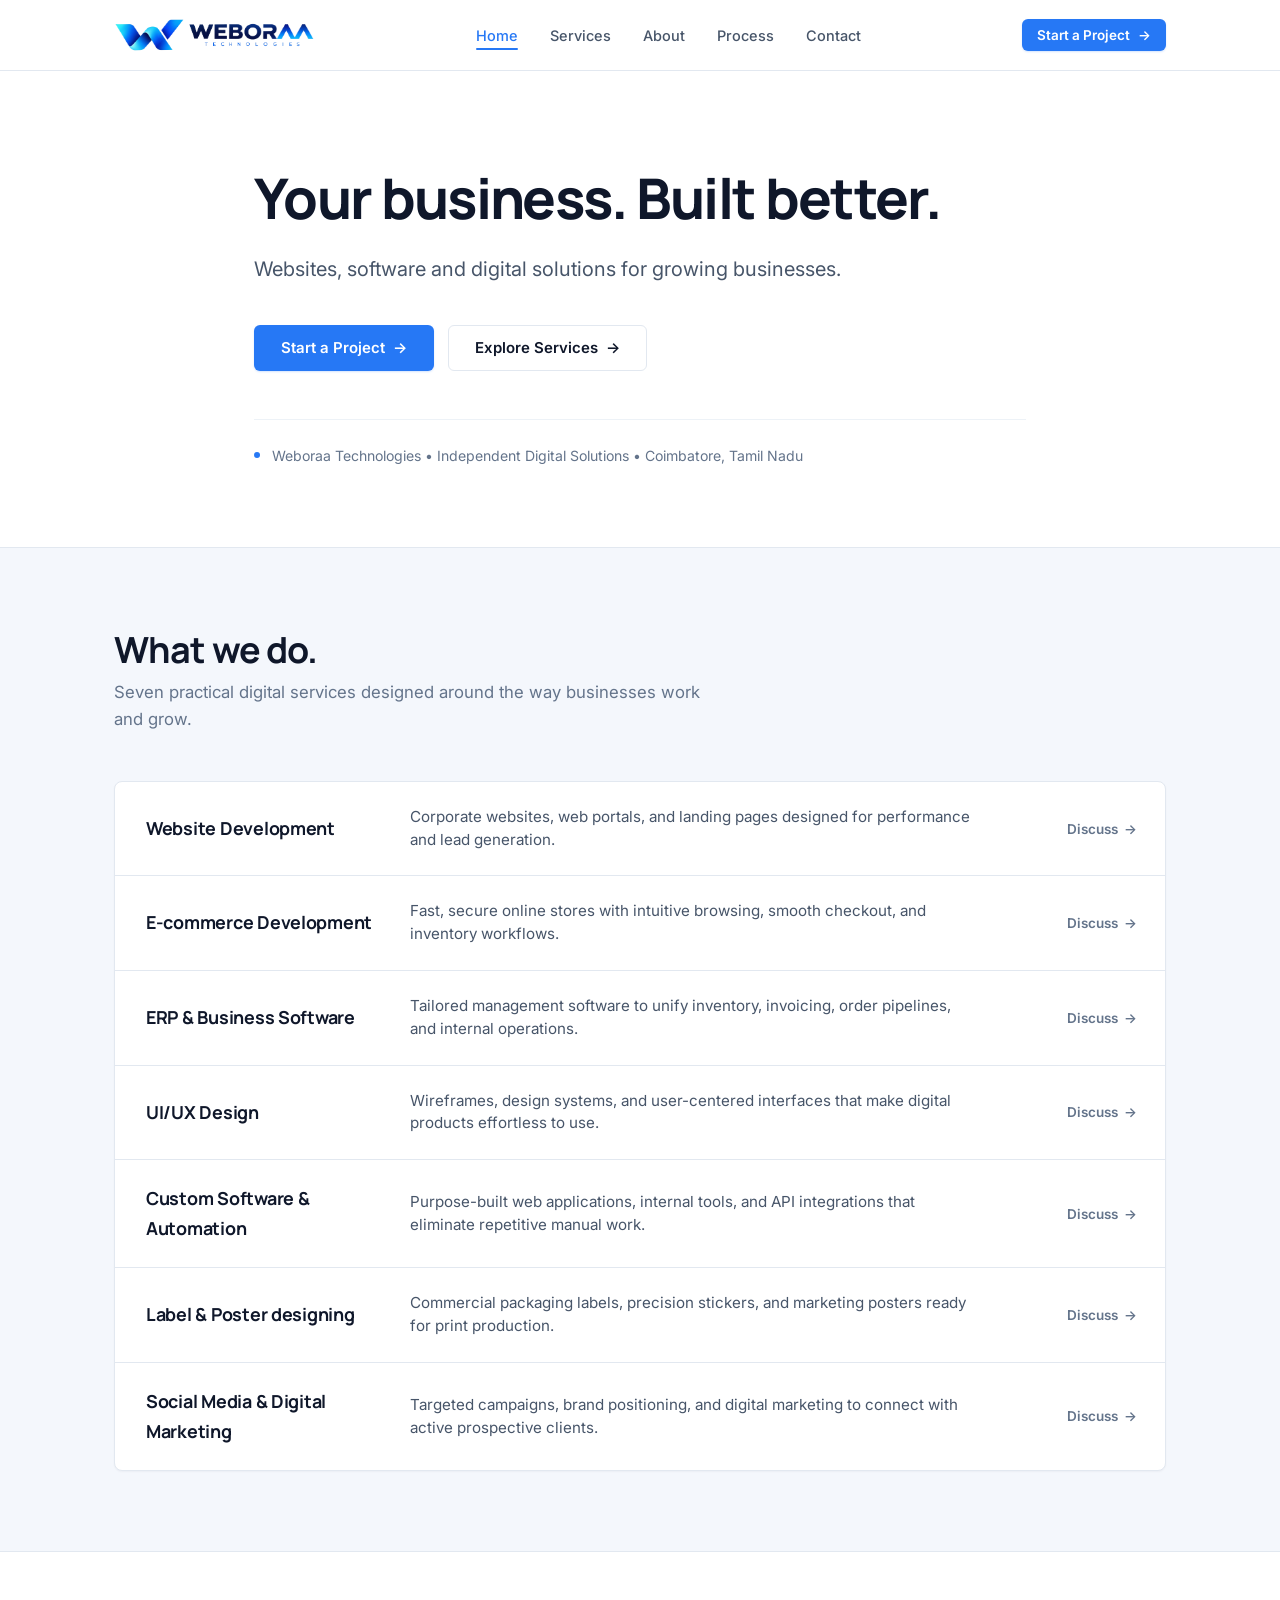
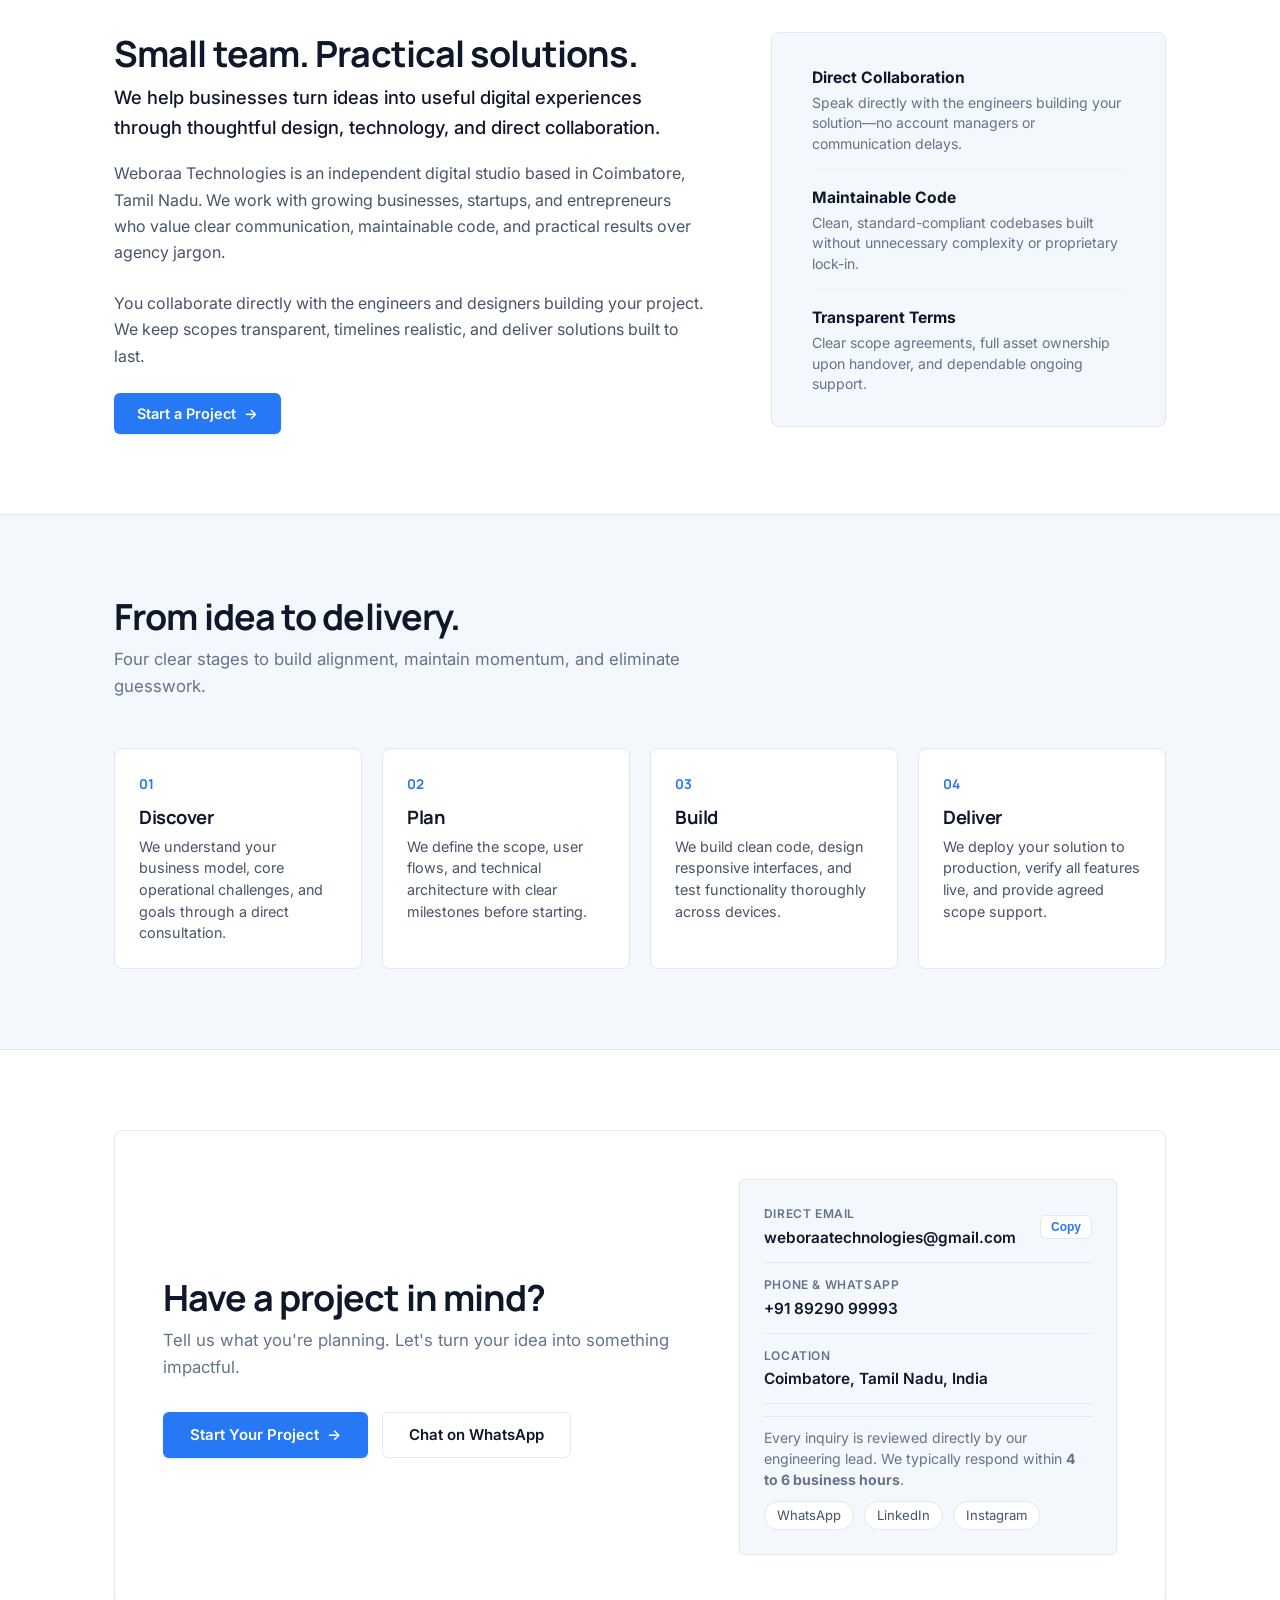
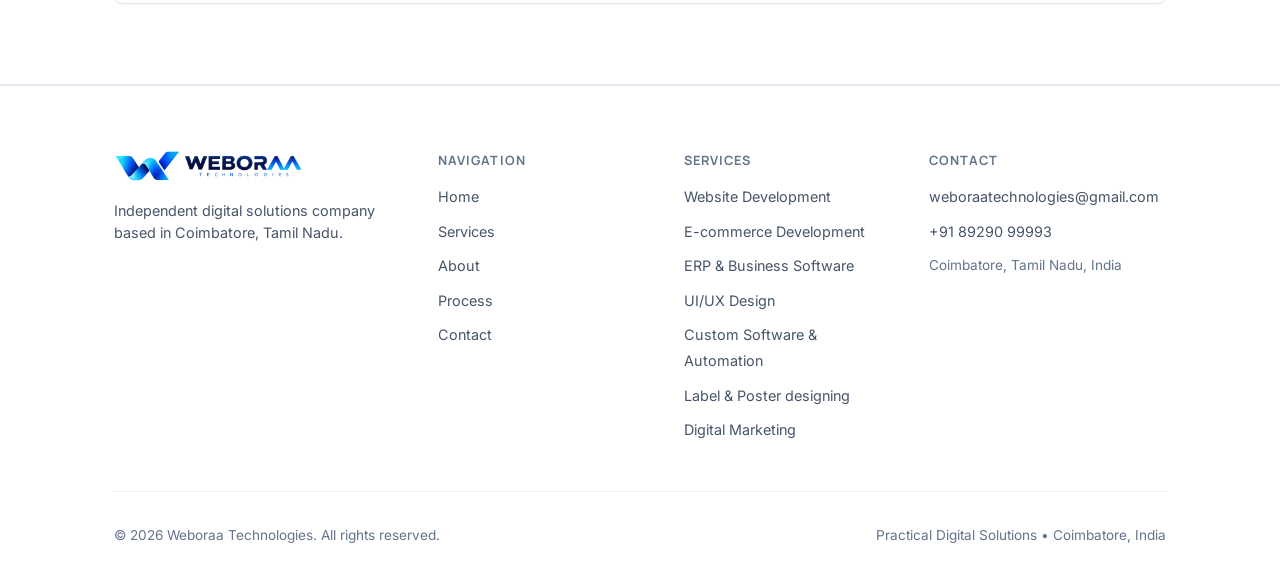
==== commit 68f7b0c0: "feat: Redesign Contact section with interactive modal dialog and remove inline form" ====
--- a/index.html
+++ b/index.html
@@ -49,7 +49,6 @@
   <style>
     /* ==========================================================================
        WEBORAA TECHNOLOGIES — DESIGN SYSTEM
-       Design philosophy: Less content. Stronger identity. Clear visual storytelling.
        Palette:
        - Deep Navy: #101D2D
        - Brand Blue: #2678F5
@@ -99,7 +98,7 @@
       /* Minimal Shadows */
       --shadow-sm: 0 1px 2px rgba(16, 29, 45, 0.04);
       --shadow-hover: 0 4px 12px rgba(16, 29, 45, 0.06);
-      --shadow-modal: 0 20px 40px -12px rgba(16, 29, 45, 0.25);
+      --shadow-modal: 0 20px 48px -8px rgba(16, 29, 45, 0.28), 0 8px 16px rgba(16, 29, 45, 0.08);
 
       /* Typography */
       --font-heading: 'Manrope', -apple-system, BlinkMacSystemFont, 'Segoe UI', Roboto, sans-serif;
@@ -465,6 +464,7 @@
       width: 100%;
       border-left: 3px solid transparent;
       transition: all 0.15s ease;
+      cursor: pointer;
     }
 
     .service-row-link:hover {
@@ -629,44 +629,63 @@
     }
 
     /* ==========================================================================
-       SECTION 5: CONTACT
+       SECTION 5: CONTACT (Interactive Section with Start Your Project CTA)
        ========================================================================== */
     .contact-section {
       background-color: var(--bg-surface);
       border-bottom: 1px solid var(--border);
     }
 
-    .contact-grid {
+    .contact-box-wrap {
       display: grid;
-      grid-template-columns: 1fr 1.25fr;
+      grid-template-columns: 1.15fr 0.85fr;
       gap: var(--space-8);
-      align-items: start;
-    }
-
-    .contact-info-col {
+      background: #FFFFFF;
+      border: 1px solid var(--border);
+      border-radius: var(--radius-md);
+      padding: var(--space-6);
+      box-shadow: var(--shadow-sm);
+    }
+
+    .contact-main-col {
       display: flex;
       flex-direction: column;
-      gap: var(--space-4);
-    }
-
-    .contact-info-desc {
-      font-size: 1rem;
-      color: var(--text-body);
-      line-height: 1.6;
-    }
-
-    .contact-direct-card {
+      justify-content: center;
+    }
+
+    .contact-cta-row {
+      display: flex;
+      align-items: center;
+      gap: 14px;
+      margin-top: var(--space-4);
+      flex-wrap: wrap;
+    }
+
+    .contact-details-col {
+      display: flex;
+      flex-direction: column;
+      gap: 12px;
       background: var(--bg-soft);
       border: 1px solid var(--border);
       border-radius: var(--radius-sm);
-      padding: 14px 16px;
+      padding: 24px;
+    }
+
+    .contact-detail-item {
       display: flex;
       align-items: center;
       justify-content: space-between;
       gap: 12px;
-    }
-
-    .contact-direct-label {
+      padding-bottom: 12px;
+      border-bottom: 1px solid var(--border);
+    }
+
+    .contact-detail-item:last-of-type {
+      border-bottom: none;
+      padding-bottom: 0;
+    }
+
+    .contact-detail-label {
       font-size: 0.75rem;
       font-weight: 600;
       color: var(--text-muted);
@@ -674,7 +693,7 @@
       letter-spacing: 0.05em;
     }
 
-    .contact-direct-value {
+    .contact-detail-value {
       font-size: 0.96rem;
       font-weight: 600;
       color: var(--text-heading);
@@ -707,10 +726,8 @@
       font-size: 0.88rem;
       color: var(--text-muted);
       line-height: 1.5;
-      padding: 12px 14px;
-      background: var(--bg-soft);
-      border-radius: var(--radius-sm);
-      border: 1px solid var(--border);
+      padding-top: 10px;
+      border-top: 1px solid var(--border);
     }
 
     .contact-social-row {
@@ -718,31 +735,109 @@
       align-items: center;
       gap: 10px;
       flex-wrap: wrap;
+      margin-top: 4px;
     }
 
     .social-link-pill {
-      font-size: 0.85rem;
+      font-size: 0.82rem;
       color: var(--text-body);
-      background: var(--bg-soft);
+      background: #FFFFFF;
       border: 1px solid var(--border);
-      padding: 6px 14px;
+      padding: 4px 12px;
       border-radius: var(--radius-pill);
       transition: all 0.15s ease;
     }
 
     .social-link-pill:hover {
-      background: #FFFFFF;
       color: var(--primary);
       border-color: var(--primary-border);
     }
 
-    /* Contact Form */
-    .contact-form-panel {
+    /* ==========================================================================
+       MODAL: Interactive Project Inquiry Dialog
+       ========================================================================== */
+    .modal-backdrop {
+      position: fixed;
+      top: 0;
+      left: 0;
+      width: 100%;
+      height: 100%;
+      background: rgba(16, 29, 45, 0.65);
+      backdrop-filter: blur(6px);
+      -webkit-backdrop-filter: blur(6px);
+      z-index: 1000;
+      display: flex;
+      align-items: center;
+      justify-content: center;
+      padding: 20px;
+      opacity: 0;
+      visibility: hidden;
+      transition: opacity 0.2s ease, visibility 0.2s ease;
+    }
+
+    .modal-backdrop.is-open {
+      opacity: 1;
+      visibility: visible;
+    }
+
+    .modal-box {
       background: #FFFFFF;
       border: 1px solid var(--border);
       border-radius: var(--radius-md);
-      padding: var(--space-5);
-      box-shadow: var(--shadow-sm);
+      box-shadow: var(--shadow-modal);
+      width: 100%;
+      max-width: 600px;
+      max-height: 90vh;
+      overflow-y: auto;
+      padding: 32px 36px;
+      position: relative;
+      transform: scale(0.96) translateY(8px);
+      transition: transform 0.2s cubic-bezier(0.16, 1, 0.3, 1);
+    }
+
+    .modal-backdrop.is-open .modal-box {
+      transform: scale(1) translateY(0);
+    }
+
+    .modal-close-btn {
+      position: absolute;
+      top: 20px;
+      right: 20px;
+      background: var(--bg-soft);
+      border: 1px solid var(--border);
+      border-radius: 50%;
+      width: 34px;
+      height: 34px;
+      display: flex;
+      align-items: center;
+      justify-content: center;
+      color: var(--text-muted);
+      cursor: pointer;
+      transition: all 0.15s ease;
+    }
+
+    .modal-close-btn:hover {
+      background: #FFFFFF;
+      color: var(--text-heading);
+      border-color: #CBD5E1;
+    }
+
+    .modal-header {
+      margin-bottom: 20px;
+      padding-right: 36px;
+    }
+
+    .modal-title {
+      font-size: 1.45rem;
+      font-weight: 700;
+      color: var(--text-heading);
+      margin-bottom: 4px;
+      letter-spacing: -0.02em;
+    }
+
+    .modal-subtitle {
+      font-size: 0.94rem;
+      color: var(--text-muted);
     }
 
     .form-grid-2 {
@@ -783,7 +878,7 @@
 
     .form-control:focus {
       border-color: var(--border-focus);
-      box-shadow: 0 0 0 3px rgba(38, 120, 245, 0.1);
+      box-shadow: 0 0 0 3px rgba(38, 120, 245, 0.12);
     }
 
     .form-control::placeholder {
@@ -793,6 +888,35 @@
     textarea.form-control {
       resize: vertical;
       min-height: 95px;
+    }
+
+    .form-privacy-note {
+      font-size: 0.78rem;
+      color: var(--text-muted);
+      line-height: 1.45;
+      margin-top: 12px;
+    }
+
+    .form-control.is-invalid {
+      border-color: #EF4444 !important;
+      background-color: #FEF2F2 !important;
+    }
+
+    .form-control.is-invalid:focus {
+      box-shadow: 0 0 0 3px rgba(239, 68, 68, 0.15) !important;
+    }
+
+    .form-field-error {
+      display: none;
+      font-size: 0.78rem;
+      color: #DC2626;
+      font-weight: 500;
+      margin-top: 4px;
+      line-height: 1.3;
+    }
+
+    .form-field-error.is-visible {
+      display: block;
     }
 
     .form-feedback-alert {
@@ -804,22 +928,22 @@
       line-height: 1.5;
     }
 
+    .form-feedback-alert.is-visible {
+      display: flex;
+      align-items: flex-start;
+      gap: 10px;
+    }
+
     .form-feedback-alert.alert-success {
       background-color: var(--success-subtle);
       border: 1px solid #A7F3D0;
       color: #065F46;
-      display: flex;
-      align-items: flex-start;
-      gap: 10px;
     }
 
     .form-feedback-alert.alert-error {
       background-color: var(--danger-subtle);
       border: 1px solid #FECACA;
       color: #991B1B;
-      display: flex;
-      align-items: flex-start;
-      gap: 10px;
     }
 
     /* ==========================================================================
@@ -898,83 +1022,6 @@
     }
 
     /* ==========================================================================
-       MODAL: Project Quote / Consultation
-       ========================================================================== */
-    .modal-backdrop {
-      position: fixed;
-      top: 0;
-      left: 0;
-      width: 100%;
-      height: 100%;
-      background: rgba(16, 29, 45, 0.6);
-      backdrop-filter: blur(4px);
-      -webkit-backdrop-filter: blur(4px);
-      z-index: 1000;
-      display: flex;
-      align-items: center;
-      justify-content: center;
-      padding: 20px;
-      opacity: 0;
-      visibility: hidden;
-      transition: opacity 0.2s ease, visibility 0.2s ease;
-    }
-
-    .modal-backdrop.is-open {
-      opacity: 1;
-      visibility: visible;
-    }
-
-    .modal-box {
-      background: #FFFFFF;
-      border: 1px solid var(--border);
-      border-radius: var(--radius-md);
-      box-shadow: var(--shadow-modal);
-      width: 100%;
-      max-width: 520px;
-      max-height: 90vh;
-      overflow-y: auto;
-      padding: var(--space-5);
-      position: relative;
-      transform: translateY(8px);
-      transition: transform 0.2s ease;
-    }
-
-    .modal-backdrop.is-open .modal-box {
-      transform: translateY(0);
-    }
-
-    .modal-close-btn {
-      position: absolute;
-      top: 18px;
-      right: 18px;
-      background: var(--bg-soft);
-      border: 1px solid var(--border);
-      border-radius: 50%;
-      width: 32px;
-      height: 32px;
-      display: flex;
-      align-items: center;
-      justify-content: center;
-      color: var(--text-muted);
-      cursor: pointer;
-      transition: all 0.15s ease;
-    }
-
-    .modal-close-btn:hover {
-      background: #FFFFFF;
-      color: var(--text-heading);
-      border-color: #CBD5E1;
-    }
-
-    .modal-title {
-      font-size: 1.35rem;
-      font-weight: 700;
-      color: var(--text-heading);
-      margin-bottom: 16px;
-      padding-right: 32px;
-    }
-
-    /* ==========================================================================
        RESPONSIVE BREAKPOINTS (360px, 390px, 768px, 1024px, 1440px)
        ========================================================================== */
     @media (max-width: 1024px) {
@@ -992,7 +1039,7 @@
         grid-template-columns: repeat(2, 1fr);
       }
 
-      .contact-grid {
+      .contact-box-wrap {
         grid-template-columns: 1fr;
         gap: var(--space-6);
       }
@@ -1046,6 +1093,14 @@
         grid-template-columns: 1fr;
       }
 
+      .contact-box-wrap {
+        padding: 24px;
+      }
+
+      .modal-box {
+        padding: 24px 20px;
+      }
+
       .form-grid-2 {
         grid-template-columns: 1fr;
       }
@@ -1065,6 +1120,15 @@
         width: 100%;
       }
 
+      .contact-cta-row {
+        flex-direction: column;
+        width: 100%;
+      }
+
+      .contact-cta-row .btn {
+        width: 100%;
+      }
+
       .footer-grid {
         grid-template-columns: 1fr;
       }
@@ -1075,7 +1139,7 @@
       }
     }
 
-    /* Reduced Motion */
+    /* Accessibility: Reduced Motion */
     @media (prefers-reduced-motion: reduce) {
       *, *::before, *::after {
         animation-duration: 0.01ms !important;
@@ -1110,7 +1174,7 @@
 
       <!-- Primary Action -->
       <div class="nav-actions">
-        <button type="button" class="btn btn-primary btn-sm" data-open-modal="conversation" data-service="Project Consultation">
+        <button type="button" class="btn btn-primary btn-sm" data-open-modal="conversation" data-service="Project Inquiry">
           <span>Start a Project</span>
           <span class="btn-arrow" aria-hidden="true">→</span>
         </button>
@@ -1200,7 +1264,7 @@
 
             <!-- 3. ERP & Business Software -->
             <li class="service-item">
-              <a href="javascript:void(0);" class="service-row-link" data-open-modal="conversation" data-service="ERP & Business Software">
+              <a href="javascript:void(0);" class="service-row-link" data-open-modal="conversation" data-service="Business Software / ERP">
                 <span class="service-name">ERP & Business Software</span>
                 <span class="service-desc">Tailored management software to unify inventory, invoicing, order pipelines, and internal operations.</span>
                 <span class="service-action-col">
@@ -1236,7 +1300,7 @@
 
             <!-- 6. Label & Poster designing -->
             <li class="service-item">
-              <a href="javascript:void(0);" class="service-row-link" data-open-modal="conversation" data-service="Label & Poster designing">
+              <a href="javascript:void(0);" class="service-row-link" data-open-modal="conversation" data-service="Packaging & Label Design">
                 <span class="service-name">Label & Poster designing</span>
                 <span class="service-desc">Commercial packaging labels, precision stickers, and marketing posters ready for print production.</span>
                 <span class="service-action-col">
@@ -1248,7 +1312,7 @@
 
             <!-- 7. Social Media & Digital Marketing -->
             <li class="service-item">
-              <a href="javascript:void(0);" class="service-row-link" data-open-modal="conversation" data-service="Social Media & Digital Marketing">
+              <a href="javascript:void(0);" class="service-row-link" data-open-modal="conversation" data-service="Digital Marketing">
                 <span class="service-name">Social Media & Digital Marketing</span>
                 <span class="service-desc">Targeted campaigns, brand positioning, and digital marketing to connect with active prospective clients.</span>
                 <span class="service-action-col">
@@ -1363,29 +1427,37 @@
     </section>
 
     <!-- ======================================================================
-         SECTION 5 — CONTACT
+         SECTION 5 — CONTACT (Form removed from page; interactive CTA to modal)
          ====================================================================== -->
     <section class="contact-section section-padding" id="contact" aria-labelledby="contactHeading">
       <div class="container">
         
-        <div class="section-header">
-          <h2 class="section-heading" id="contactHeading">Have a project in mind?</h2>
-          <p class="section-subtext">Tell us what you need. Let's discuss the next step.</p>
-        </div>
-
-        <div class="contact-grid">
+        <div class="contact-box-wrap">
           
-          <!-- Left Column: Direct Info -->
-          <div class="contact-info-col">
-            <p class="contact-info-desc">
-              Whether you are planning a new website, business software, packaging design, or digital marketing, reach out directly or send your project details.
-            </p>
-
+          <!-- Left: Narrative & Primary CTAs -->
+          <div class="contact-main-col">
+            <h2 class="section-heading" id="contactHeading">Have a project in mind?</h2>
+            <p class="section-subtext">Tell us what you're planning. Let's turn your idea into something impactful.</p>
+            
+            <div class="contact-cta-row">
+              <button type="button" class="btn btn-primary btn-lg" data-open-modal="conversation" data-service="Project Inquiry" id="contactStartProjectBtn">
+                <span>Start Your Project</span>
+                <span class="btn-arrow" aria-hidden="true">→</span>
+              </button>
+              <a href="https://wa.me/918929099993?text=Hi%20Weboraa%20Technologies%2C%20I%20have%20a%20project%20in%20mind." target="_blank" rel="noopener noreferrer" class="btn btn-secondary btn-lg">
+                <span>Chat on WhatsApp</span>
+              </a>
+            </div>
+          </div>
+
+          <!-- Right: Compact Verified Details -->
+          <div class="contact-details-col">
+            
             <!-- Direct Email -->
-            <div class="contact-direct-card">
+            <div class="contact-detail-item">
               <div>
-                <div class="contact-direct-label">Direct Email</div>
-                <a href="mailto:weboraatechnologies@gmail.com" class="contact-direct-value">weboraatechnologies@gmail.com</a>
+                <div class="contact-detail-label">Direct Email</div>
+                <a href="mailto:weboraatechnologies@gmail.com" class="contact-detail-value">weboraatechnologies@gmail.com</a>
               </div>
               <button type="button" class="copy-chip-btn" id="copyEmailBtn" aria-label="Copy email address">
                 <span class="copy-text">Copy</span>
@@ -1393,134 +1465,31 @@
             </div>
 
             <!-- Phone & WhatsApp -->
-            <div class="contact-direct-card">
+            <div class="contact-detail-item">
               <div>
-                <div class="contact-direct-label">Phone & WhatsApp</div>
-                <a href="tel:+918929099993" class="contact-direct-value">+91 89290 99993</a>
-              </div>
-              <a href="https://wa.me/918929099993?text=Hi%20Weboraa%20Technologies%2C%20I%20have%20a%20project%20in%20mind." target="_blank" rel="noopener noreferrer" class="copy-chip-btn">
-                <span>Chat</span>
-              </a>
-            </div>
-
-            <!-- Location -->
-            <div class="contact-direct-card">
-              <div>
-                <div class="contact-direct-label">Location</div>
-                <div class="contact-direct-value">Coimbatore, Tamil Nadu, India</div>
+                <div class="contact-detail-label">Phone & WhatsApp</div>
+                <a href="tel:+918929099993" class="contact-detail-value">+91 89290 99993</a>
               </div>
             </div>
 
-            <!-- Response Note -->
+            <!-- Location -->
+            <div class="contact-detail-item">
+              <div>
+                <div class="contact-detail-label">Location</div>
+                <div class="contact-detail-value">Coimbatore, Tamil Nadu, India</div>
+              </div>
+            </div>
+
+            <!-- Response Note & Social Links -->
             <div class="contact-response-note">
-              Every inquiry is reviewed directly by our technical lead. We typically respond within <strong>4 to 6 business hours</strong>.
+              Every inquiry is reviewed directly by our engineering lead. We typically respond within <strong>4 to 6 business hours</strong>.
+              <div class="contact-social-row" style="margin-top: 10px;">
+                <a href="https://wa.me/918929099993" target="_blank" rel="noopener noreferrer" class="social-link-pill">WhatsApp</a>
+                <a href="https://linkedin.com" target="_blank" rel="noopener noreferrer" class="social-link-pill">LinkedIn</a>
+                <a href="https://instagram.com" target="_blank" rel="noopener noreferrer" class="social-link-pill">Instagram</a>
+              </div>
             </div>
 
-            <!-- Social Links -->
-            <div class="contact-social-row">
-              <a href="https://wa.me/918929099993" target="_blank" rel="noopener noreferrer" class="social-link-pill">WhatsApp</a>
-              <a href="https://linkedin.com" target="_blank" rel="noopener noreferrer" class="social-link-pill">LinkedIn</a>
-              <a href="https://instagram.com" target="_blank" rel="noopener noreferrer" class="social-link-pill">Instagram</a>
-            </div>
-
-          </div>
-
-          <!-- Right Column: Compact Inquiry Form -->
-          <div class="contact-form-panel">
-            <form id="projectInquiryForm" action="https://formsubmit.co/ajax/weboraatechnologies@gmail.com" method="POST" novalidate>
-              
-              <!-- Anti-Spam Honeypots -->
-              <input type="text" name="_honey" style="display:none !important;" tabindex="-1" autocomplete="off">
-              <input type="text" id="contactWebsiteHoneypot" name="company_website_url_check" style="display:none !important;" tabindex="-1" autocomplete="off">
-
-              <!-- FormSubmit Settings -->
-              <input type="hidden" name="_subject" value="New Project Inquiry — Weboraa Technologies">
-              <input type="hidden" name="_template" value="table">
-              <input type="hidden" name="_captcha" value="false">
-
-              <div class="form-grid-2">
-                <div class="form-group">
-                  <label for="contactName" class="form-label">Name <span class="req">*</span></label>
-                  <input type="text" id="contactName" name="name" class="form-control" placeholder="Your name" required>
-                </div>
-
-                <div class="form-group">
-                  <label for="contactEmail" class="form-label">Email <span class="req">*</span></label>
-                  <input type="email" id="contactEmail" name="email" class="form-control" placeholder="you@company.com" required>
-                </div>
-              </div>
-
-              <div class="form-grid-2">
-                <div class="form-group">
-                  <label for="contactService" class="form-label">Service Required <span class="req">*</span></label>
-                  <select id="contactService" name="service" class="form-control" required>
-                    <option value="" disabled selected>Select a Service</option>
-                    <option value="Website Development">Website Development</option>
-                    <option value="E-commerce Development">E-commerce Development</option>
-                    <option value="ERP & Business Software">ERP & Business Software</option>
-                    <option value="UI/UX Design">UI/UX Design</option>
-                    <option value="Custom Software & Automation">Custom Software & Automation</option>
-                    <option value="Label & Poster designing">Label & Poster designing</option>
-                    <option value="Social Media & Digital Marketing">Social Media & Digital Marketing</option>
-                    <option value="General Consultation">General Consultation</option>
-                  </select>
-                </div>
-
-                <div class="form-group">
-                  <label for="contactPhone" class="form-label">Phone or WhatsApp</label>
-                  <input type="tel" id="contactPhone" name="phone" class="form-control" placeholder="+91 ...">
-                </div>
-              </div>
-
-              <div class="form-group">
-                <label for="contactMessage" class="form-label">Project Message <span class="req">*</span></label>
-                <textarea id="contactMessage" name="message" class="form-control" rows="3" placeholder="Briefly describe what you are looking to build or solve..." required></textarea>
-              </div>
-
-              <div class="form-grid-2">
-                <div class="form-group">
-                  <label for="contactBudget" class="form-label">Budget (Optional)</label>
-                  <select id="contactBudget" name="budget" class="form-control">
-                    <option value="Not Specified">Select budget range</option>
-                    <option value="Under ₹25,000">Under ₹25,000</option>
-                    <option value="₹25,000 – ₹50,000">₹25,000 – ₹50,000</option>
-                    <option value="₹50,000 – ₹1,00,000">₹50,000 – ₹1,00,000</option>
-                    <option value="Above ₹1,00,000">Above ₹1,00,000</option>
-                    <option value="Flexible">Flexible</option>
-                  </select>
-                </div>
-
-                <div class="form-group">
-                  <label for="contactTimeline" class="form-label">Timeline (Optional)</label>
-                  <select id="contactTimeline" name="timeline" class="form-control">
-                    <option value="Flexible">Select timeline</option>
-                    <option value="Immediate (Within 2 weeks)">Immediate (Within 2 weeks)</option>
-                    <option value="2 to 4 weeks">2 to 4 weeks</option>
-                    <option value="1 to 2 months">1 to 2 months</option>
-                    <option value="Planning / Exploring">Planning / Exploring</option>
-                  </select>
-                </div>
-              </div>
-
-              <button type="submit" class="btn btn-primary btn-block btn-lg" id="contactSubmitBtn">
-                <span>Send Inquiry</span>
-                <span class="btn-arrow" aria-hidden="true">→</span>
-              </button>
-
-              <!-- Feedback Alerts -->
-              <div id="formSuccessAlert" class="form-feedback-alert alert-success" role="status" aria-live="polite">
-                <div>
-                  <strong>Inquiry Received.</strong> Thank you! We will review your message and respond within 4–6 business hours.
-                </div>
-              </div>
-
-              <div id="formErrorAlert" class="form-feedback-alert alert-error" role="alert" aria-live="assertive">
-                <div>
-                  <strong>Submission Error.</strong> We couldn't send your message right now. Please email us directly at <a href="mailto:weboraatechnologies@gmail.com" style="text-decoration:underline;">weboraatechnologies@gmail.com</a> or WhatsApp <a href="tel:+918929099993" style="text-decoration:underline;">+91 89290 99993</a>.
-                </div>
-              </div>
-
-            </form>
           </div>
 
         </div>
@@ -1598,7 +1567,7 @@
   </footer>
 
   <!-- ========================================================================
-       MODAL: Project Consultation
+       MODAL: Interactive Project Inquiry Dialog
        ======================================================================== -->
   <div class="modal-backdrop" id="conversationModal" aria-hidden="true" role="dialog" aria-modal="true" aria-labelledby="modalTitle">
     <div class="modal-box">
@@ -1606,68 +1575,127 @@
         <svg width="18" height="18" viewBox="0 0 24 24" fill="none" stroke="currentColor" stroke-width="2.5" stroke-linecap="round" stroke-linejoin="round" aria-hidden="true"><line x1="18" y1="6" x2="6" y2="18"></line><line x1="6" y1="6" x2="18" y2="18"></line></svg>
       </button>
 
-      <h3 class="modal-title" id="modalTitle">Discuss Your Project</h3>
+      <div class="modal-header">
+        <h3 class="modal-title" id="modalTitle">Let's discuss your project.</h3>
+        <p class="modal-subtitle">Share a few details and we'll get back to you.</p>
+      </div>
 
       <form id="modalInquiryForm" action="https://formsubmit.co/ajax/weboraatechnologies@gmail.com" method="POST" novalidate>
-        <!-- Anti-Spam Honeypot -->
+        <!-- Anti-Spam Honeypots -->
         <input type="text" name="_honey" style="display:none !important;" tabindex="-1" autocomplete="off">
+        <input type="text" id="modalWebsiteHoneypot" name="company_website_url_check" style="display:none !important;" tabindex="-1" autocomplete="off">
 
         <!-- FormSubmit Settings -->
-        <input type="hidden" name="_subject" value="New Project Consultation Request — Weboraa Technologies">
+        <input type="hidden" name="_subject" value="New Project Inquiry — Weboraa Technologies">
         <input type="hidden" name="_template" value="table">
         <input type="hidden" name="_captcha" value="false">
 
-        <div style="display: flex; flex-direction: column; gap: 12px;">
-          <div class="form-group" style="margin-bottom:0;">
+        <div class="form-grid-2">
+          <!-- 1. Name (Required) -->
+          <div class="form-group">
             <label for="modalName" class="form-label">Full Name <span class="req">*</span></label>
-            <input type="text" id="modalName" name="name" class="form-control" placeholder="Your name" required>
+            <input type="text" id="modalName" name="name" class="form-control" placeholder="Your name" required autocomplete="name">
+            <span class="form-field-error" id="errModalName" role="alert">Please enter your full name.</span>
           </div>
 
-          <div class="form-group" style="margin-bottom:0;">
+          <!-- 2. Email (Required) -->
+          <div class="form-group">
             <label for="modalEmail" class="form-label">Email Address <span class="req">*</span></label>
-            <input type="email" id="modalEmail" name="email" class="form-control" placeholder="you@company.com" required>
+            <input type="email" id="modalEmail" name="email" class="form-control" placeholder="you@company.com" required autocomplete="email">
+            <span class="form-field-error" id="errModalEmail" role="alert">Please enter a valid email address.</span>
           </div>
-
-          <div class="form-group" style="margin-bottom:0;">
+        </div>
+
+        <div class="form-grid-2">
+          <!-- 3. Service Required (Required) -->
+          <div class="form-group">
+            <label for="modalService" class="form-label">Service Required <span class="req">*</span></label>
+            <select id="modalService" name="service" class="form-control" required>
+              <option value="" disabled selected>Select a Service</option>
+              <option value="Website Development">Website Development</option>
+              <option value="Business Software / ERP">Business Software / ERP</option>
+              <option value="UI/UX Design">UI/UX Design</option>
+              <option value="Packaging & Label Design">Packaging & Label Design</option>
+              <option value="Digital Marketing">Digital Marketing</option>
+              <option value="Technology Consulting">Technology Consulting</option>
+              <option value="Other">Other</option>
+            </select>
+            <span class="form-field-error" id="errModalService" role="alert">Please select the service required.</span>
+          </div>
+
+          <!-- 5. Phone or WhatsApp (Optional) -->
+          <div class="form-group">
             <label for="modalPhone" class="form-label">Phone or WhatsApp</label>
             <input type="tel" id="modalPhone" name="phone" class="form-control" placeholder="+91 ...">
           </div>
-
-          <div class="form-group" style="margin-bottom:0;">
-            <label for="modalService" class="form-label">Service Required</label>
-            <select id="modalService" name="service" class="form-control">
-              <option value="Website Development">Website Development</option>
-              <option value="E-commerce Development">E-commerce Development</option>
-              <option value="ERP & Business Software">ERP & Business Software</option>
-              <option value="UI/UX Design">UI/UX Design</option>
-              <option value="Custom Software & Automation">Custom Software & Automation</option>
-              <option value="Label & Poster designing">Label & Poster designing</option>
-              <option value="Social Media & Digital Marketing">Social Media & Digital Marketing</option>
-              <option value="General Consultation">General Consultation</option>
+        </div>
+
+        <!-- 4. Project Message (Required) -->
+        <div class="form-group">
+          <label for="modalMessage" class="form-label">Project Message <span class="req">*</span></label>
+          <textarea id="modalMessage" name="message" class="form-control" rows="3" placeholder="Tell us briefly about what you want to build or solve..." required></textarea>
+          <span class="form-field-error" id="errModalMessage" role="alert">Please share a brief description of your project.</span>
+        </div>
+
+        <div class="form-grid-2">
+          <!-- 6. Budget (Optional) -->
+          <div class="form-group">
+            <label for="modalBudget" class="form-label">Estimated Budget</label>
+            <select id="modalBudget" name="budget" class="form-control">
+              <option value="Not decided yet" selected>Select budget range (Optional)</option>
+              <option value="Under ₹10,000">Under ₹10,000</option>
+              <option value="₹10,000–₹25,000">₹10,000–₹25,000</option>
+              <option value="₹25,000–₹50,000">₹25,000–₹50,000</option>
+              <option value="₹50,000–₹1,00,000">₹50,000–₹1,00,000</option>
+              <option value="Above ₹1,00,000">Above ₹1,00,000</option>
+              <option value="Not decided yet">Not decided yet</option>
             </select>
           </div>
 
-          <div class="form-group" style="margin-bottom:0;">
-            <label for="modalMessage" class="form-label">Project Message <span class="req">*</span></label>
-            <textarea id="modalMessage" name="message" class="form-control" rows="3" placeholder="Tell us briefly about what you want to build or solve..." required></textarea>
+          <!-- 7. Timeline (Optional) -->
+          <div class="form-group">
+            <label for="modalTimeline" class="form-label">Timeline</label>
+            <select id="modalTimeline" name="timeline" class="form-control">
+              <option value="Flexible / Not decided" selected>Select timeline (Optional)</option>
+              <option value="Immediately">Immediately</option>
+              <option value="Within 2 weeks">Within 2 weeks</option>
+              <option value="Within a month">Within a month</option>
+              <option value="Within 1–3 months">Within 1–3 months</option>
+              <option value="Flexible / Not decided">Flexible / Not decided</option>
+            </select>
           </div>
-
-          <button type="submit" class="btn btn-primary btn-block btn-lg" style="margin-top: 6px;">
-            <span>Submit Request</span>
-            <span class="btn-arrow" aria-hidden="true">→</span>
-          </button>
-        </div>
+        </div>
+
+        <button type="submit" class="btn btn-primary btn-block btn-lg" id="modalSubmitBtn" style="margin-top: 6px;">
+          <span>Submit Inquiry</span>
+          <span class="btn-arrow" aria-hidden="true">→</span>
+        </button>
+
+        <p class="form-privacy-note">
+          Privacy Notice: We respect your privacy. Your information is strictly used to discuss your project requirements and is never shared.
+        </p>
+
+        <!-- Feedback Alerts -->
+        <div id="modalSuccessAlert" class="form-feedback-alert alert-success" role="status" aria-live="polite">
+          <div>
+            <strong>Thank you! Your inquiry has been received. We'll get back to you soon.</strong>
+          </div>
+        </div>
+
+        <div id="modalErrorAlert" class="form-feedback-alert alert-error" role="alert" aria-live="assertive">
+          <div>
+            <strong>We couldn't send your inquiry right now. Please try again or contact us directly.</strong><br>
+            <span style="font-size: 0.82rem; margin-top: 4px; display: inline-block;">
+              Email: <a href="mailto:weboraatechnologies@gmail.com" style="text-decoration:underline;">weboraatechnologies@gmail.com</a> • WhatsApp: <a href="tel:+918929099993" style="text-decoration:underline;">+91 89290 99993</a>
+            </span>
+          </div>
+        </div>
+
       </form>
-
-      <div id="modalSuccessAlert" class="form-feedback-alert alert-success" role="status" aria-live="polite" style="margin-top: 14px;">
-        <div>
-          <strong>Request Received.</strong> Thank you! We will review your message and respond within 4–6 business hours.
-        </div>
-      </div>
     </div>
   </div>
 
   <!-- Scripts -->
-  <script src="script.js?v=5.0"></script>
+  <script src="script.js?v=6.0"></script>
 </body>
 </html>
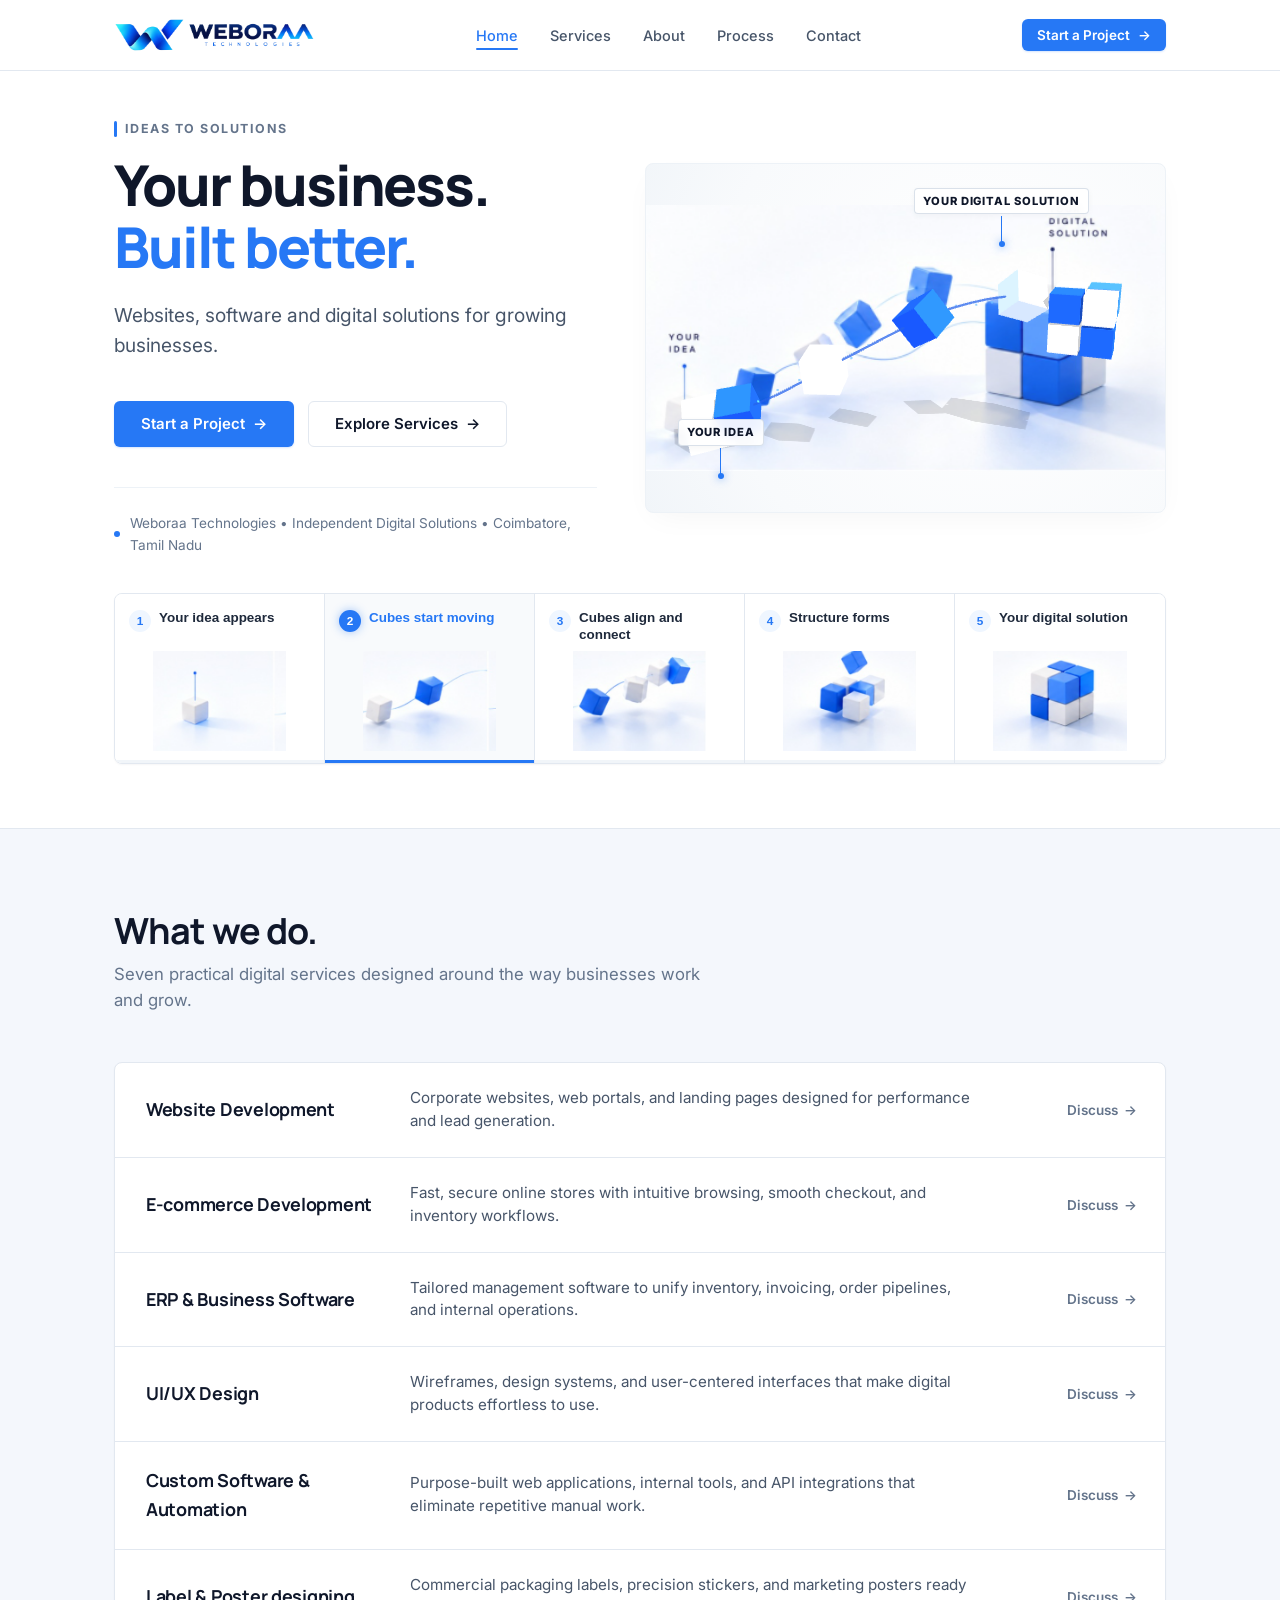
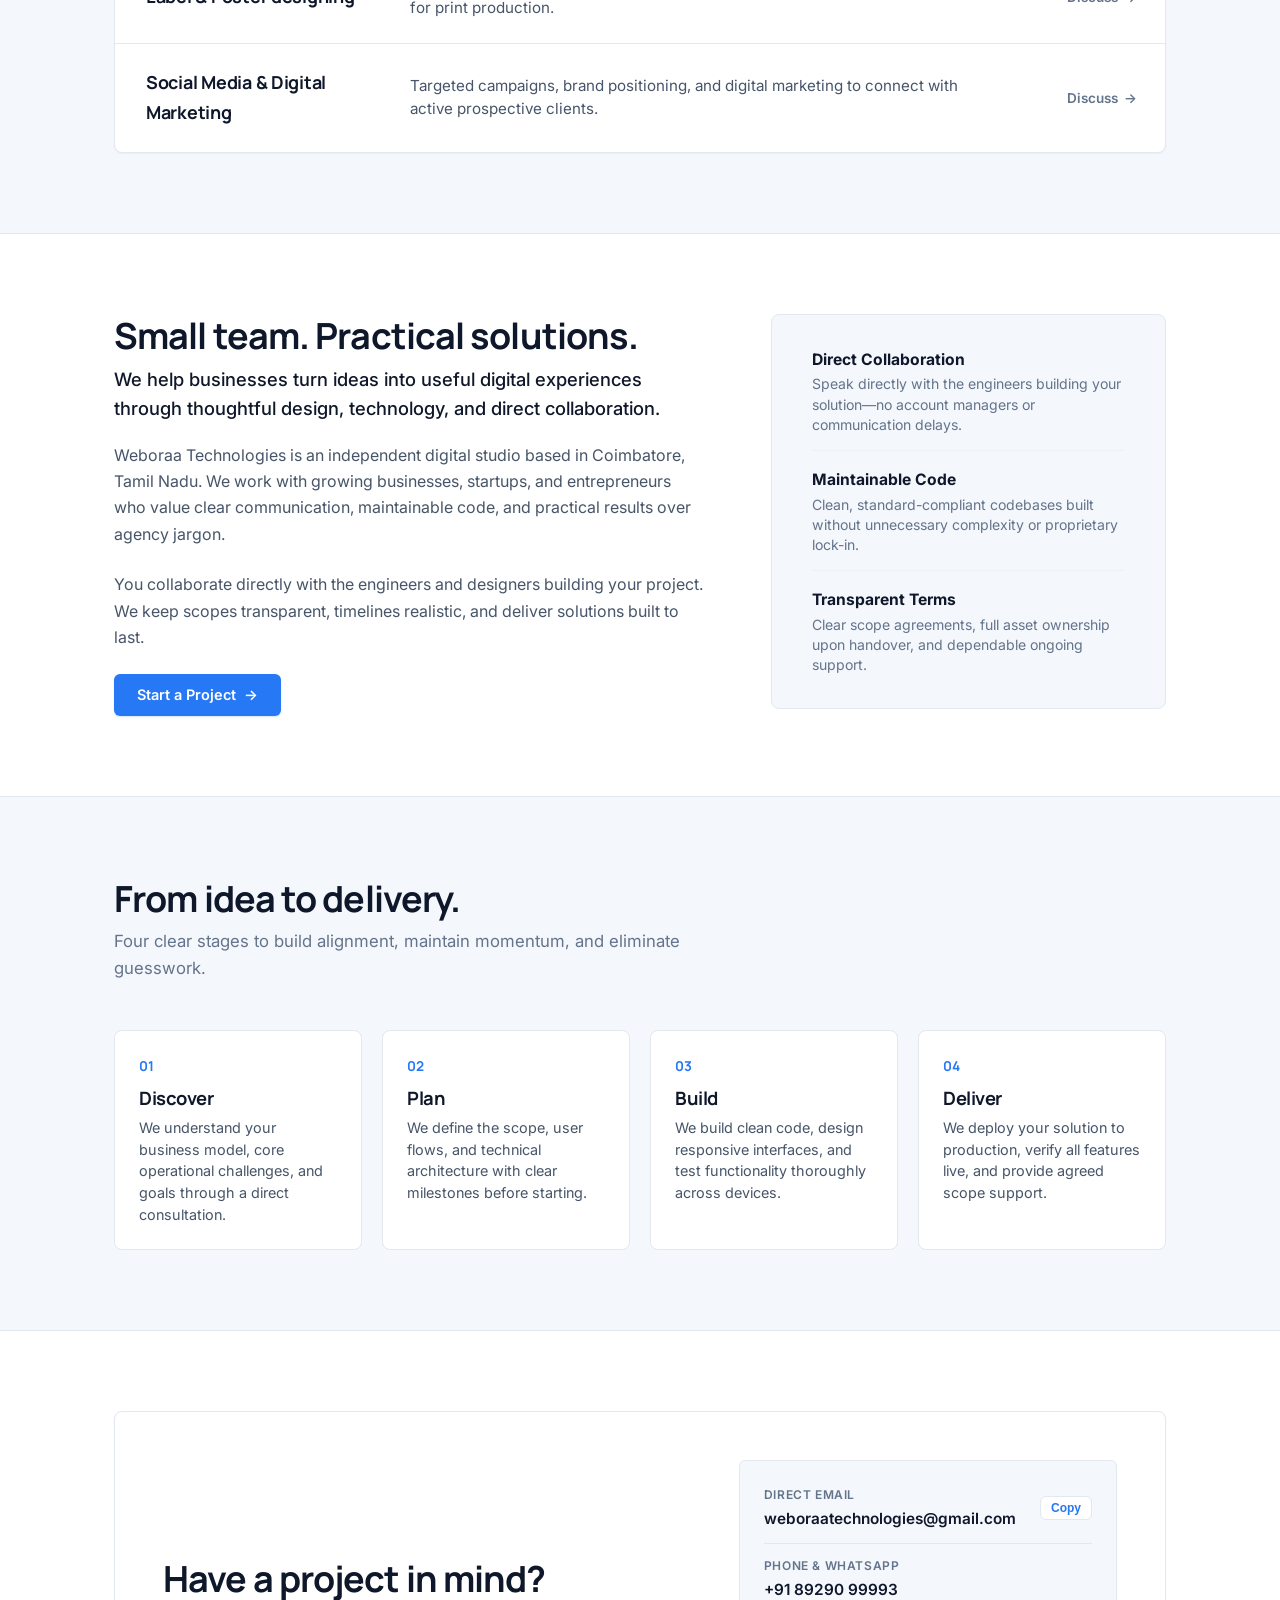
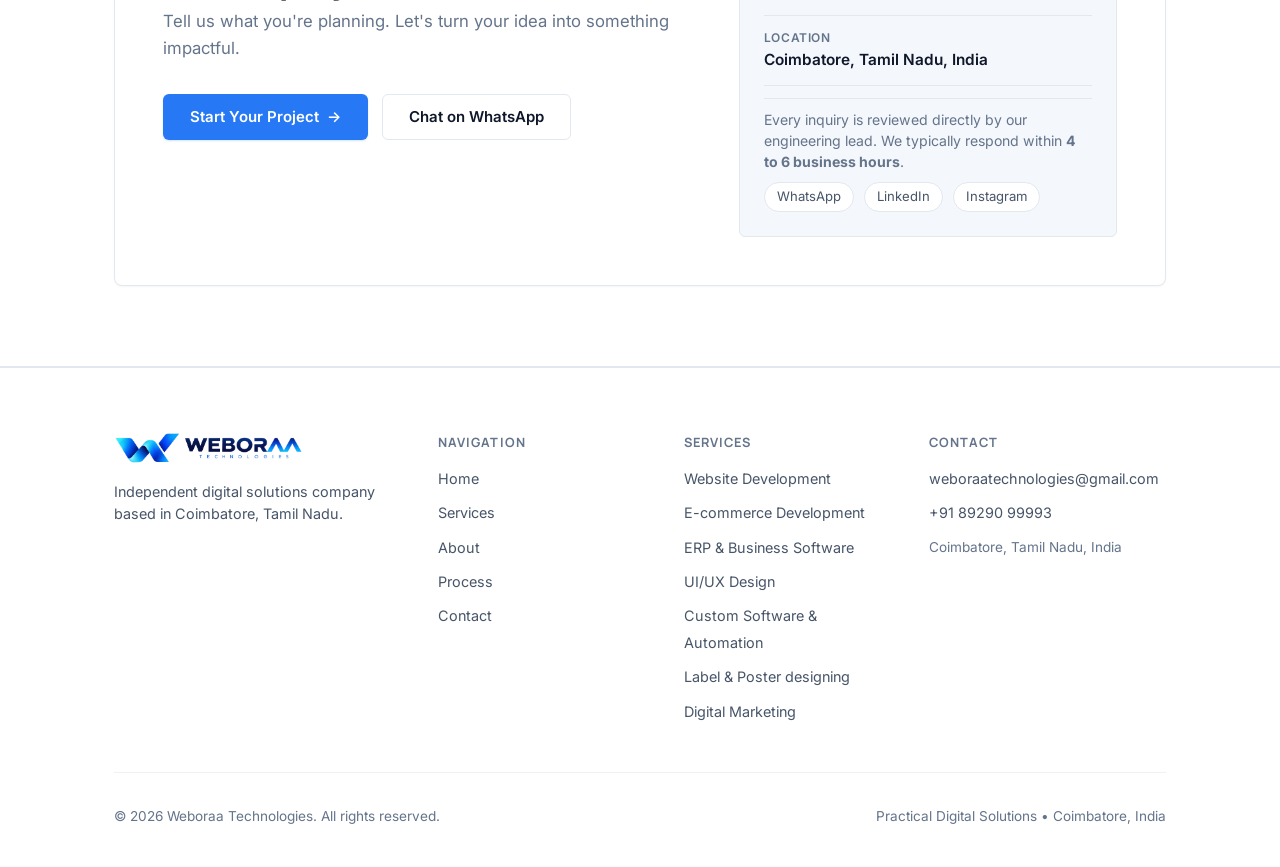
==== commit 098393da: "feat: Implement 3D cube transformation hero with continuous moving animation and 5-step interactive " ====
--- a/index.html
+++ b/index.html
@@ -369,30 +369,63 @@
        SECTION 1: HERO
        ========================================================================== */
     .hero-section {
-      padding: var(--space-12) 0 var(--space-10);
+      padding: clamp(32px, 5vw, 48px) 0 var(--space-8);
       background-color: var(--bg-surface);
       border-bottom: 1px solid var(--border);
     }
 
-    .hero-inner {
-      max-width: 820px;
+    .hero-grid {
+      display: grid;
+      grid-template-columns: 1fr 1.08fr;
+      align-items: center;
+      gap: clamp(24px, 4vw, 48px);
+    }
+
+    .hero-text-col {
+      display: flex;
+      flex-direction: column;
+      align-items: flex-start;
+    }
+
+    .hero-eyebrow {
+      display: inline-flex;
+      align-items: center;
+      gap: 8px;
+      font-size: 0.78rem;
+      font-weight: 700;
+      letter-spacing: 0.12em;
+      color: #64748B;
+      text-transform: uppercase;
+      margin-bottom: 14px;
+    }
+
+    .hero-eyebrow-bar {
+      width: 3px;
+      height: 16px;
+      background-color: var(--primary);
+      border-radius: 2px;
+      flex-shrink: 0;
     }
 
     .hero-headline {
-      font-size: clamp(2.5rem, 5vw, 3.5rem);
-      font-weight: 750;
-      color: var(--text-heading);
-      line-height: 1.12;
-      letter-spacing: -0.03em;
+      font-size: clamp(2.5rem, 4.4vw, 3.8rem);
+      font-weight: 800;
+      color: #0F172A;
+      line-height: 1.1;
+      letter-spacing: -0.035em;
       margin-bottom: var(--space-3);
     }
 
+    .hero-headline-accent {
+      color: var(--primary);
+    }
+
     .hero-supporting-text {
-      font-size: 1.25rem;
+      font-size: clamp(1.05rem, 1.5vw, 1.22rem);
       color: var(--text-body);
       line-height: 1.55;
       margin-bottom: var(--space-5);
-      max-width: 680px;
+      max-width: 520px;
     }
 
     .hero-cta-group {
@@ -403,14 +436,14 @@
     }
 
     .hero-location-line {
-      margin-top: var(--space-6);
+      margin-top: var(--space-5);
       padding-top: var(--space-3);
       border-top: 1px solid var(--border-subtle);
-      font-size: 0.88rem;
+      font-size: 0.85rem;
       color: var(--text-muted);
       display: flex;
       align-items: center;
-      gap: 12px;
+      gap: 10px;
     }
 
     .hero-location-dot {
@@ -419,6 +452,306 @@
       border-radius: 50%;
       background-color: var(--primary);
       flex-shrink: 0;
+    }
+
+    /* 3D Moving Animation Stage */
+    .hero-stage-col {
+      width: 100%;
+    }
+
+    .hero-3d-stage {
+      position: relative;
+      width: 100%;
+      height: 350px;
+      background: radial-gradient(circle at 65% 45%, #FFFFFF 0%, #F8FAFC 70%, #F1F5F9 100%);
+      border-radius: var(--radius-md);
+      border: 1px solid var(--border-subtle);
+      overflow: hidden;
+      box-shadow: 0 10px 30px -10px rgba(15, 23, 42, 0.05);
+      user-select: none;
+    }
+
+    .stage-pin {
+      position: absolute;
+      z-index: 10;
+      display: flex;
+      flex-direction: column;
+      align-items: center;
+      pointer-events: none;
+    }
+
+    .stage-pin-origin {
+      bottom: 36px;
+      left: 32px;
+    }
+
+    .stage-pin-dest {
+      top: 24px;
+      right: 76px;
+    }
+
+    .pin-badge {
+      font-size: 0.70rem;
+      font-weight: 800;
+      letter-spacing: 0.08em;
+      color: #0F172A;
+      text-transform: uppercase;
+      background: rgba(255, 255, 255, 0.92);
+      backdrop-filter: blur(4px);
+      -webkit-backdrop-filter: blur(4px);
+      padding: 3px 8px;
+      border-radius: 4px;
+      border: 1px solid rgba(203, 213, 225, 0.7);
+      box-shadow: 0 2px 6px rgba(0, 0, 0, 0.04);
+      white-space: nowrap;
+    }
+
+    .pin-stem {
+      width: 1.5px;
+      height: 28px;
+      background: var(--primary);
+      position: relative;
+      margin-top: 2px;
+    }
+
+    .pin-dot {
+      position: absolute;
+      bottom: 0;
+      left: 50%;
+      transform: translate(-50%, 50%);
+      width: 6px;
+      height: 6px;
+      border-radius: 50%;
+      background: var(--primary);
+      box-shadow: 0 0 8px rgba(38, 120, 245, 0.7);
+    }
+
+    .cube-art-backdrop {
+      position: absolute;
+      inset: 0;
+      width: 100%;
+      height: 100%;
+      display: flex;
+      align-items: center;
+      justify-content: center;
+      pointer-events: none;
+    }
+
+    .cube-art-img {
+      width: 100%;
+      height: 100%;
+      object-fit: contain;
+      object-position: center;
+      opacity: 0.92;
+    }
+
+    .cube-canvas {
+      position: absolute;
+      inset: 0;
+      width: 100% !important;
+      height: 100% !important;
+      z-index: 5;
+      cursor: grab;
+    }
+
+    /* Dynamic CSS Moving Cubes Layer for Continuous Fluid Motion */
+    .animated-cubes-overlay {
+      position: absolute;
+      inset: 0;
+      pointer-events: none;
+      z-index: 6;
+      overflow: hidden;
+    }
+
+    .moving-cube {
+      position: absolute;
+      width: 22px;
+      height: 22px;
+      border-radius: 3px;
+      box-shadow: 0 6px 14px rgba(37, 99, 235, 0.25), 0 2px 4px rgba(0, 0, 0, 0.08);
+      animation: travelCurve 12s cubic-bezier(0.45, 0.05, 0.55, 0.95) infinite;
+      opacity: 0;
+      transform-style: preserve-3d;
+    }
+
+    .cube-step-1 {
+      background: #2563EB;
+      animation-delay: 0s;
+    }
+
+    .cube-step-2 {
+      background: #FFFFFF;
+      border: 1px solid #CBD5E1;
+      animation-delay: 3s;
+    }
+
+    .cube-step-3 {
+      background: #1D4ED8;
+      animation-delay: 6s;
+    }
+
+    .cube-step-4 {
+      background: #F8FAFC;
+      border: 1px solid #CBD5E1;
+      animation-delay: 9s;
+    }
+
+    @keyframes travelCurve {
+      0% {
+        left: 12%;
+        top: 76%;
+        opacity: 0;
+        transform: scale(0.4) rotateX(10deg) rotateY(20deg);
+      }
+      8% {
+        opacity: 0.95;
+        transform: scale(0.9) rotateX(25deg) rotateY(40deg);
+      }
+      30% {
+        left: 32%;
+        top: 66%;
+        transform: scale(1) rotateX(45deg) rotateY(70deg) rotateZ(15deg);
+      }
+      55% {
+        left: 52%;
+        top: 48%;
+        transform: scale(1.05) rotateX(65deg) rotateY(110deg) rotateZ(35deg);
+      }
+      80% {
+        left: 70%;
+        top: 36%;
+        transform: scale(1) rotateX(85deg) rotateY(150deg) rotateZ(50deg);
+        opacity: 0.95;
+      }
+      92% {
+        left: 80%;
+        top: 40%;
+        transform: scale(0.85) rotateX(105deg) rotateY(180deg);
+        opacity: 0.8;
+      }
+      100% {
+        left: 83%;
+        top: 42%;
+        opacity: 0;
+        transform: scale(0.5) rotateX(120deg) rotateY(200deg);
+      }
+    }
+
+    /* 5-Step Process Strip */
+    .hero-process-strip {
+      display: grid;
+      grid-template-columns: repeat(5, 1fr);
+      margin-top: 36px;
+      background: #FFFFFF;
+      border: 1px solid var(--border);
+      border-radius: var(--radius-md);
+      overflow: hidden;
+      box-shadow: var(--shadow-sm);
+    }
+
+    .process-strip-card {
+      background: #FFFFFF;
+      border: none;
+      border-right: 1px solid var(--border);
+      padding: 16px 14px 12px;
+      text-align: left;
+      position: relative;
+      cursor: pointer;
+      transition: all 0.25s ease;
+      outline: none;
+      width: 100%;
+      display: flex;
+      flex-direction: column;
+    }
+
+    .process-strip-card:last-child {
+      border-right: none;
+    }
+
+    .strip-card-top {
+      display: flex;
+      align-items: flex-start;
+      gap: 8px;
+      margin-bottom: 8px;
+    }
+
+    .strip-step-badge {
+      width: 22px;
+      height: 22px;
+      border-radius: 50%;
+      background: #EFF6FF;
+      color: var(--primary);
+      font-size: 0.74rem;
+      font-weight: 750;
+      display: flex;
+      align-items: center;
+      justify-content: center;
+      flex-shrink: 0;
+      transition: all 0.25s ease;
+    }
+
+    .strip-step-title {
+      font-size: 0.84rem;
+      font-weight: 650;
+      color: #1E293B;
+      line-height: 1.25;
+      transition: color 0.2s ease;
+    }
+
+    .strip-card-visual {
+      width: 100%;
+      height: 100px;
+      display: flex;
+      align-items: center;
+      justify-content: center;
+      overflow: hidden;
+      margin-top: auto;
+    }
+
+    .strip-card-visual img {
+      max-width: 100%;
+      max-height: 100%;
+      object-fit: contain;
+      transition: transform 0.3s ease;
+    }
+
+    .strip-card-progress {
+      position: absolute;
+      bottom: 0;
+      left: 0;
+      right: 0;
+      height: 3px;
+      background: #F1F5F9;
+      overflow: hidden;
+    }
+
+    .strip-progress-bar {
+      height: 100%;
+      width: 0%;
+      background: var(--primary);
+    }
+
+    .process-strip-card:hover {
+      background: #FAFCFF;
+    }
+
+    .process-strip-card:hover .strip-card-visual img {
+      transform: translateY(-2px) scale(1.04);
+    }
+
+    .process-strip-card.is-active {
+      background: #F8FAFC;
+    }
+
+    .process-strip-card.is-active .strip-step-badge {
+      background: var(--primary);
+      color: #FFFFFF;
+      box-shadow: 0 0 10px rgba(38, 120, 245, 0.4);
+    }
+
+    .process-strip-card.is-active .strip-step-title {
+      color: var(--primary);
+      font-weight: 750;
     }
 
     /* ==========================================================================
@@ -1025,6 +1358,15 @@
        RESPONSIVE BREAKPOINTS (360px, 390px, 768px, 1024px, 1440px)
        ========================================================================== */
     @media (max-width: 1024px) {
+      .hero-grid {
+        grid-template-columns: 1fr;
+        gap: 32px;
+      }
+
+      .hero-3d-stage {
+        height: 320px;
+      }
+
       .service-row-link {
         grid-template-columns: 200px 1fr 120px;
         gap: 16px;
@@ -1050,6 +1392,33 @@
     }
 
     @media (max-width: 768px) {
+      .hero-3d-stage {
+        height: 280px;
+      }
+
+      .stage-pin-origin {
+        bottom: 24px;
+        left: 16px;
+      }
+
+      .stage-pin-dest {
+        top: 16px;
+        right: 24px;
+      }
+
+      .hero-process-strip {
+        display: flex;
+        overflow-x: auto;
+        scroll-snap-type: x mandatory;
+        -webkit-overflow-scrolling: touch;
+        padding-bottom: 4px;
+      }
+
+      .process-strip-card {
+        flex: 0 0 155px;
+        scroll-snap-align: start;
+      }
+
       .section-padding {
         padding: var(--space-8) 0;
       }
@@ -1195,30 +1564,148 @@
          SECTION 1 — HERO
          ====================================================================== -->
     <section class="hero-section" id="hero" aria-labelledby="heroHeadline">
-      <div class="container hero-inner">
+      <div class="container">
         
-        <h1 class="hero-headline" id="heroHeadline">
-          Your business. Built better.
-        </h1>
-
-        <p class="hero-supporting-text">
-          Websites, software and digital solutions for growing businesses.
-        </p>
-
-        <div class="hero-cta-group">
-          <button type="button" class="btn btn-primary btn-lg" data-open-modal="conversation" data-service="Project Inception">
-            <span>Start a Project</span>
-            <span class="btn-arrow" aria-hidden="true">→</span>
+        <!-- 2-Column Hero: Narrative & Interactive 3D Cube Stage -->
+        <div class="hero-grid">
+          
+          <!-- Left: Narrative & CTAs -->
+          <div class="hero-text-col">
+            <div class="hero-eyebrow">
+              <span class="hero-eyebrow-bar" aria-hidden="true"></span>
+              <span>IDEAS TO SOLUTIONS</span>
+            </div>
+
+            <h1 class="hero-headline" id="heroHeadline">
+              Your business.<br>
+              <span class="hero-headline-accent">Built better.</span>
+            </h1>
+
+            <p class="hero-supporting-text">
+              Websites, software and digital solutions for growing businesses.
+            </p>
+
+            <div class="hero-cta-group">
+              <button type="button" class="btn btn-primary btn-lg" data-open-modal="conversation" data-service="Project Inception">
+                <span>Start a Project</span>
+                <span class="btn-arrow" aria-hidden="true">→</span>
+              </button>
+              <a href="#services" class="btn btn-secondary btn-lg">
+                <span>Explore Services</span>
+                <span class="btn-arrow" aria-hidden="true">→</span>
+              </a>
+            </div>
+
+            <div class="hero-location-line">
+              <span class="hero-location-dot" aria-hidden="true"></span>
+              <span>Weboraa Technologies • Independent Digital Solutions • Coimbatore, Tamil Nadu</span>
+            </div>
+          </div>
+
+          <!-- Right: Interactive 3D Cube Transformation Stage -->
+          <div class="hero-stage-col">
+            <div class="hero-3d-stage" id="hero3dStage" aria-label="3D moving animation: your idea to digital solution">
+              
+              <!-- Pin: YOUR IDEA -->
+              <div class="stage-pin stage-pin-origin" id="pinOrigin" aria-hidden="true">
+                <span class="pin-badge">YOUR IDEA</span>
+                <div class="pin-stem">
+                  <span class="pin-dot"></span>
+                </div>
+              </div>
+
+              <!-- Pin: YOUR DIGITAL SOLUTION -->
+              <div class="stage-pin stage-pin-dest" id="pinDest" aria-hidden="true">
+                <span class="pin-badge">YOUR DIGITAL SOLUTION</span>
+                <div class="pin-stem">
+                  <span class="pin-dot"></span>
+                </div>
+              </div>
+
+              <!-- Base 3D Artwork Backdrop -->
+              <div class="cube-art-backdrop">
+                <img src="assets/concept_hero_3d_clean.png" alt="3D cubic transformation from idea to digital solution" class="cube-art-img" loading="eager">
+              </div>
+
+              <!-- WebGL / Canvas for Real-Time Moving Cubes -->
+              <canvas id="cubeCanvas" class="cube-canvas"></canvas>
+
+              <!-- Continuous Dynamic CSS Floating Cubes along the Curve -->
+              <div class="animated-cubes-overlay" aria-hidden="true">
+                <div class="moving-cube cube-step-1"></div>
+                <div class="moving-cube cube-step-2"></div>
+                <div class="moving-cube cube-step-3"></div>
+                <div class="moving-cube cube-step-4"></div>
+              </div>
+
+            </div>
+          </div>
+
+        </div>
+
+        <!-- 5-Step Process Track Strip -->
+        <div class="hero-process-strip" id="heroProcessStrip" aria-label="Five-step project evolution process">
+          
+          <!-- Step 1 -->
+          <button type="button" class="process-strip-card is-active" data-step="1" aria-label="Step 1: Your idea appears">
+            <div class="strip-card-top">
+              <span class="strip-step-badge">1</span>
+              <span class="strip-step-title">Your idea appears</span>
+            </div>
+            <div class="strip-card-visual">
+              <img src="assets/process_visual_1.png" alt="Single white idea cube" loading="lazy">
+            </div>
+            <div class="strip-card-progress"><div class="strip-progress-bar"></div></div>
           </button>
-          <a href="#services" class="btn btn-secondary btn-lg">
-            <span>Explore Services</span>
-            <span class="btn-arrow" aria-hidden="true">→</span>
-          </a>
-        </div>
-
-        <div class="hero-location-line">
-          <span class="hero-location-dot" aria-hidden="true"></span>
-          <span>Weboraa Technologies • Independent Digital Solutions • Coimbatore, Tamil Nadu</span>
+
+          <!-- Step 2 -->
+          <button type="button" class="process-strip-card" data-step="2" aria-label="Step 2: Cubes start moving">
+            <div class="strip-card-top">
+              <span class="strip-step-badge">2</span>
+              <span class="strip-step-title">Cubes start moving</span>
+            </div>
+            <div class="strip-card-visual">
+              <img src="assets/process_visual_2.png" alt="Cubes starting journey on trajectory" loading="lazy">
+            </div>
+            <div class="strip-card-progress"><div class="strip-progress-bar"></div></div>
+          </button>
+
+          <!-- Step 3 -->
+          <button type="button" class="process-strip-card" data-step="3" aria-label="Step 3: Cubes align and connect">
+            <div class="strip-card-top">
+              <span class="strip-step-badge">3</span>
+              <span class="strip-step-title">Cubes align and connect</span>
+            </div>
+            <div class="strip-card-visual">
+              <img src="assets/process_visual_3.png" alt="Cubes aligning in mid-flight" loading="lazy">
+            </div>
+            <div class="strip-card-progress"><div class="strip-progress-bar"></div></div>
+          </button>
+
+          <!-- Step 4 -->
+          <button type="button" class="process-strip-card" data-step="4" aria-label="Step 4: Structure forms">
+            <div class="strip-card-top">
+              <span class="strip-step-badge">4</span>
+              <span class="strip-step-title">Structure forms</span>
+            </div>
+            <div class="strip-card-visual">
+              <img src="assets/process_visual_4.png" alt="Cubes assembling into modular structure" loading="lazy">
+            </div>
+            <div class="strip-card-progress"><div class="strip-progress-bar"></div></div>
+          </button>
+
+          <!-- Step 5 -->
+          <button type="button" class="process-strip-card" data-step="5" aria-label="Step 5: Your digital solution">
+            <div class="strip-card-top">
+              <span class="strip-step-badge">5</span>
+              <span class="strip-step-title">Your digital solution</span>
+            </div>
+            <div class="strip-card-visual">
+              <img src="assets/process_visual_5.png" alt="Completed 2x2x2 cube digital solution" loading="lazy">
+            </div>
+            <div class="strip-card-progress"><div class="strip-progress-bar"></div></div>
+          </button>
+
         </div>
 
       </div>
@@ -1696,6 +2183,8 @@
   </div>
 
   <!-- Scripts -->
+  <script src="assets/three.min.js"></script>
+  <script src="cube-animation.js"></script>
   <script src="script.js?v=6.0"></script>
 </body>
 </html>
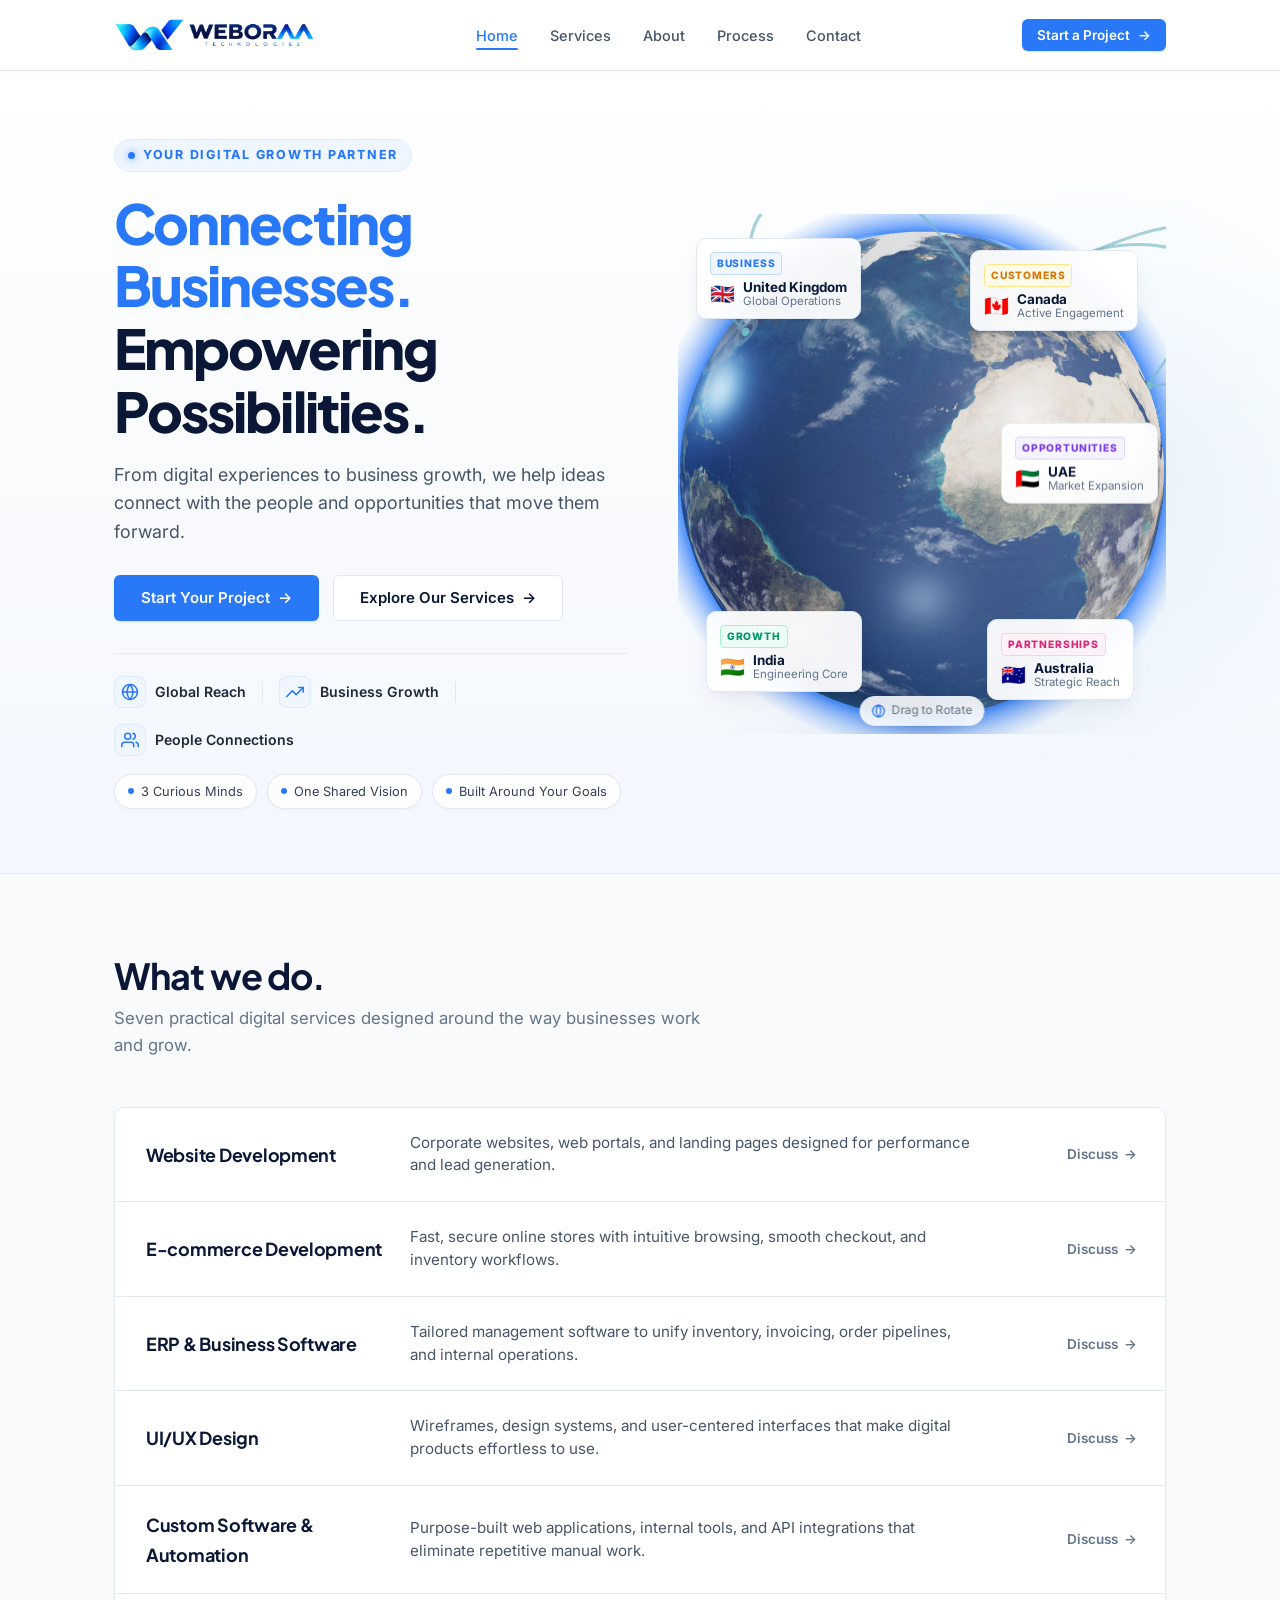
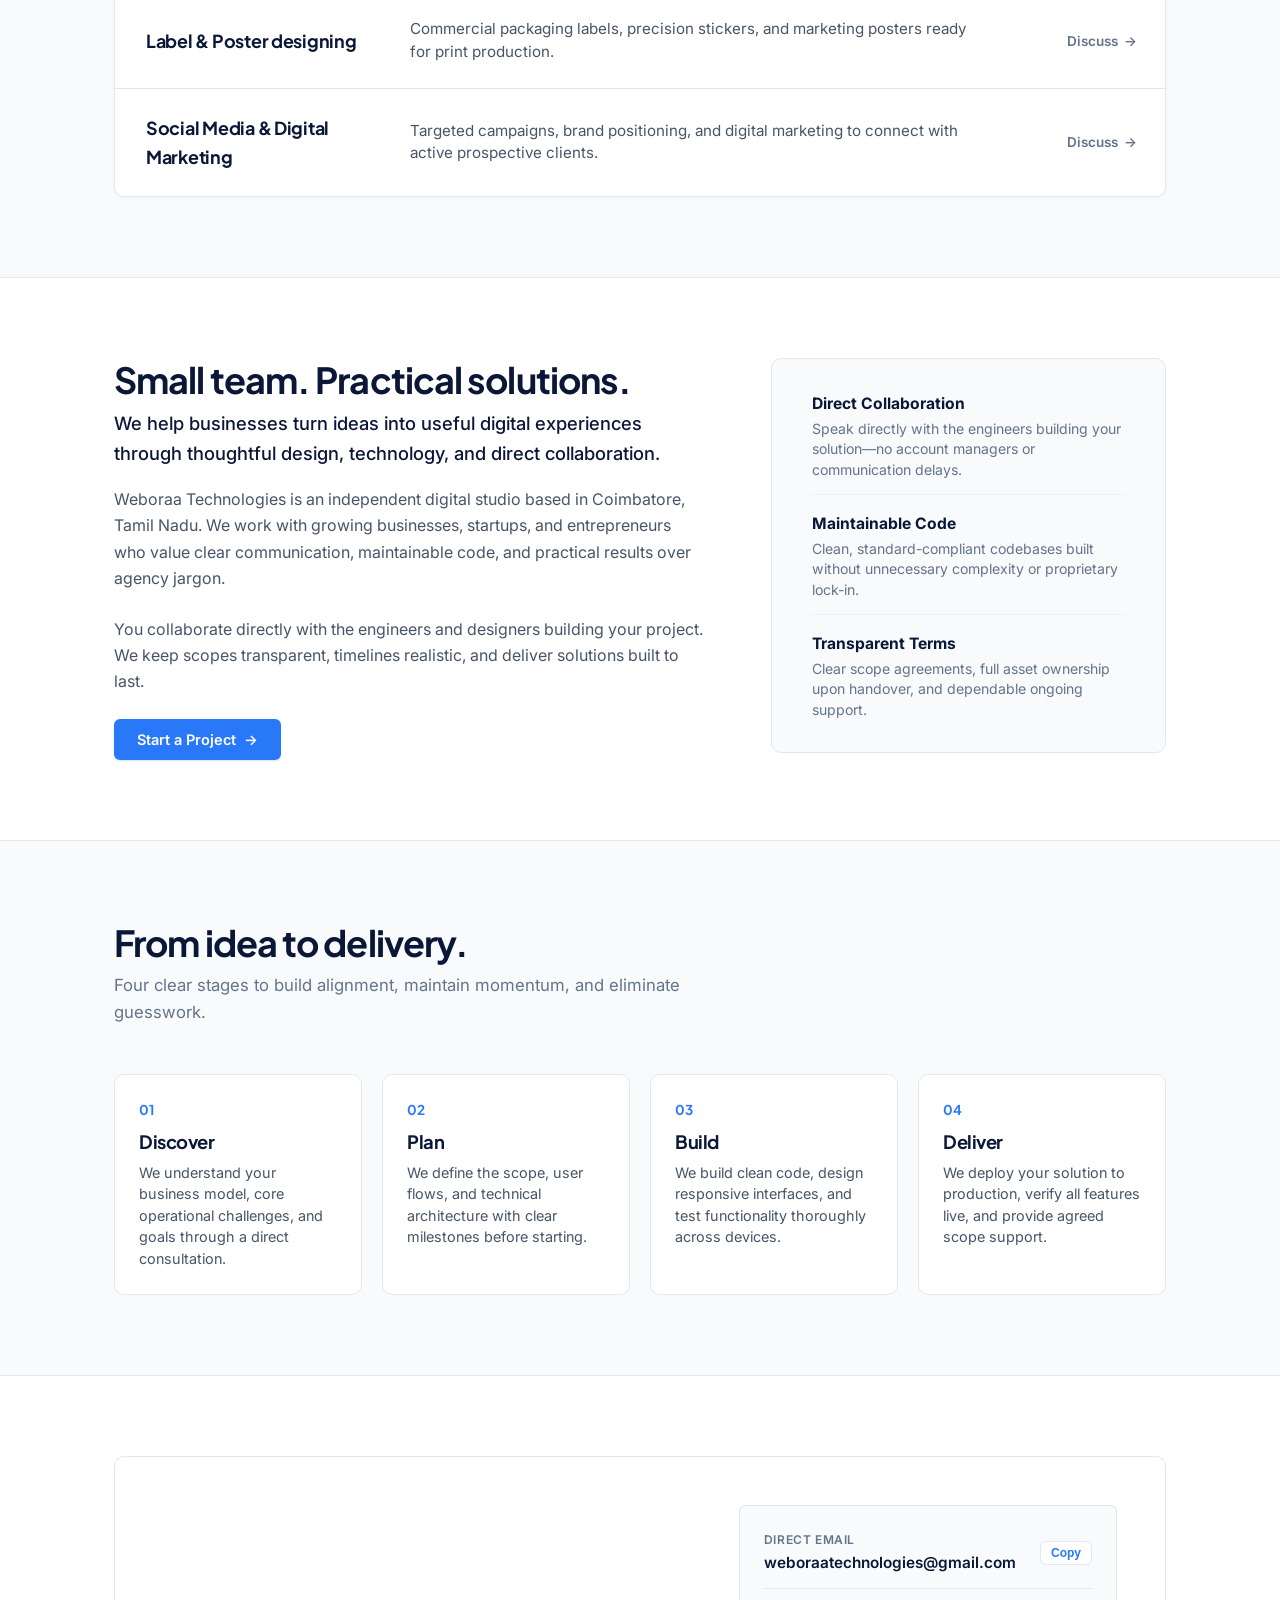
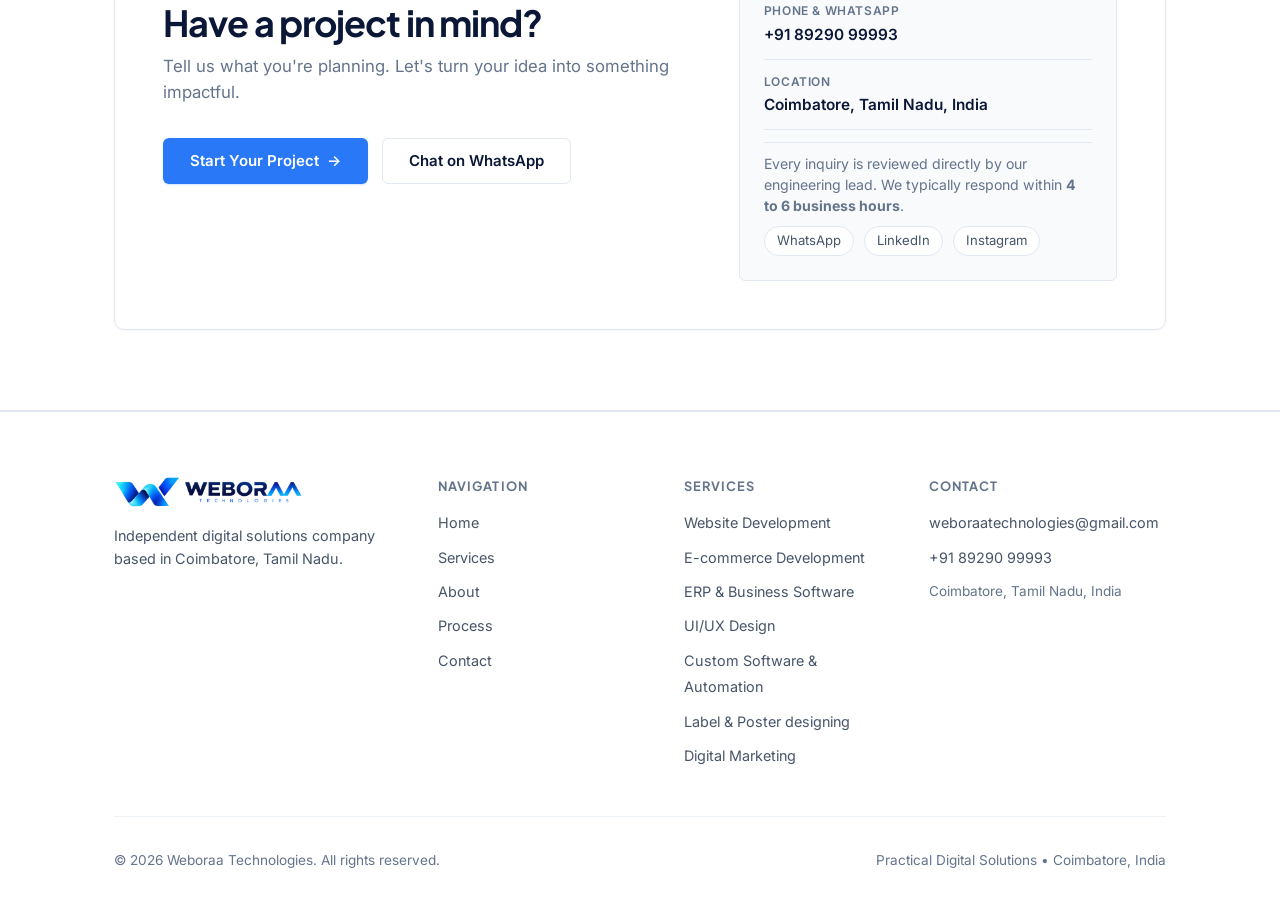
==== commit 11b00f98: "feat: Implement 3D Earth global connection landing page with interactive Three.js globe" ====
--- a/index.html
+++ b/index.html
@@ -41,10 +41,10 @@
   <link rel="icon" type="image/svg+xml" href="assets/favicon.svg">
   <link rel="apple-touch-icon" href="assets/weboraa-emblem.png">
 
-  <!-- Typography: Manrope (Headings 600-750) & Inter (Body 400-600) -->
+  <!-- Typography: Plus Jakarta Sans / Manrope (Headings) & Inter (Body) -->
   <link rel="preconnect" href="https://fonts.googleapis.com">
   <link rel="preconnect" href="https://fonts.gstatic.com" crossorigin>
-  <link href="https://fonts.googleapis.com/css2?family=Inter:wght@400;500;600&family=Manrope:wght@600;700;800&display=swap" rel="stylesheet">
+  <link href="https://fonts.googleapis.com/css2?family=Inter:wght@400;500;600;700&family=Manrope:wght@600;700;800&family=Plus+Jakarta+Sans:wght@600;700;800&display=swap" rel="stylesheet">
 
   <style>
     /* ==========================================================================
@@ -60,20 +60,20 @@
        - Crisp Border: #E2E8F0
        ========================================================================== */
     :root {
-      --navy: #101D2D;
-      --navy-deep: #0A131E;
-      --primary: #2678F5;
-      --primary-hover: #1A64D6;
-      --primary-subtle: #EEF5FF;
-      --primary-border: #D0E2FE;
-      --bg-soft: #F4F7FC;
+      --navy: #0B1736;
+      --navy-deep: #081026;
+      --primary: #2878F8;
+      --primary-hover: #1E66DE;
+      --primary-subtle: #F3F7FF;
+      --primary-border: #D7E5FC;
+      --bg-soft: #F8FAFC;
       --bg-surface: #FFFFFF;
-      --text-heading: #0F172A;
+      --text-heading: #0B1736;
       --text-body: #475569;
       --text-muted: #64748B;
-      --border: #E2E8F0;
+      --border: #E1E8F2;
       --border-subtle: #EDF2F7;
-      --border-focus: #2678F5;
+      --border-focus: #2878F8;
       --success: #10B981;
       --success-subtle: #ECFDF5;
       --danger: #EF4444;
@@ -92,16 +92,16 @@
 
       /* Restrained Radii */
       --radius-sm: 6px;
-      --radius-md: 8px;
+      --radius-md: 10px;
       --radius-pill: 9999px;
 
       /* Minimal Shadows */
-      --shadow-sm: 0 1px 2px rgba(16, 29, 45, 0.04);
-      --shadow-hover: 0 4px 12px rgba(16, 29, 45, 0.06);
-      --shadow-modal: 0 20px 48px -8px rgba(16, 29, 45, 0.28), 0 8px 16px rgba(16, 29, 45, 0.08);
+      --shadow-sm: 0 1px 3px rgba(11, 23, 54, 0.04);
+      --shadow-hover: 0 6px 18px rgba(11, 23, 54, 0.08);
+      --shadow-modal: 0 24px 56px -12px rgba(11, 23, 54, 0.28), 0 8px 20px rgba(11, 23, 54, 0.08);
 
       /* Typography */
-      --font-heading: 'Manrope', -apple-system, BlinkMacSystemFont, 'Segoe UI', Roboto, sans-serif;
+      --font-heading: 'Plus Jakarta Sans', 'Manrope', -apple-system, BlinkMacSystemFont, 'Segoe UI', Roboto, sans-serif;
       --font-body: 'Inter', -apple-system, BlinkMacSystemFont, 'Segoe UI', Roboto, sans-serif;
     }
 
@@ -368,23 +368,44 @@
     /* ==========================================================================
        SECTION 1: HERO
        ========================================================================== */
+    /* ==========================================================================
+       SECTION 1: HERO — 3D GLOBAL CONNECTION
+       ========================================================================== */
     .hero-section {
-      padding: clamp(32px, 5vw, 48px) 0 var(--space-8);
-      background-color: var(--bg-surface);
+      padding: clamp(40px, 6vw, 68px) 0 var(--space-8);
+      background: linear-gradient(180deg, #FFFFFF 0%, #F8FAFC 55%, #F3F7FF 100%);
       border-bottom: 1px solid var(--border);
+      position: relative;
+      overflow: hidden;
+    }
+
+    .hero-bg-glow {
+      position: absolute;
+      top: 50%;
+      right: 15%;
+      transform: translate(50%, -50%);
+      width: 580px;
+      height: 580px;
+      border-radius: 50%;
+      background: radial-gradient(circle, rgba(40, 120, 248, 0.08) 0%, rgba(56, 189, 248, 0.03) 50%, rgba(255, 255, 255, 0) 75%);
+      pointer-events: none;
+      z-index: 1;
     }
 
     .hero-grid {
       display: grid;
-      grid-template-columns: 1fr 1.08fr;
-      align-items: center;
-      gap: clamp(24px, 4vw, 48px);
+      grid-template-columns: 1.05fr 1fr;
+      align-items: center;
+      gap: clamp(28px, 4vw, 56px);
+      position: relative;
+      z-index: 2;
     }
 
     .hero-text-col {
       display: flex;
       flex-direction: column;
       align-items: flex-start;
+      max-width: 600px;
     }
 
     .hero-eyebrow {
@@ -392,40 +413,46 @@
       align-items: center;
       gap: 8px;
       font-size: 0.78rem;
-      font-weight: 700;
-      letter-spacing: 0.12em;
-      color: #64748B;
+      font-weight: 750;
+      letter-spacing: 0.14em;
+      color: #2878F8;
       text-transform: uppercase;
-      margin-bottom: 14px;
-    }
-
-    .hero-eyebrow-bar {
-      width: 3px;
-      height: 16px;
-      background-color: var(--primary);
-      border-radius: 2px;
+      background: #EFF6FF;
+      border: 1px solid #DBEAFE;
+      padding: 5px 13px;
+      border-radius: 9999px;
+      margin-bottom: 20px;
+    }
+
+    .hero-eyebrow-dot {
+      width: 7px;
+      height: 7px;
+      border-radius: 50%;
+      background-color: #2878F8;
+      box-shadow: 0 0 8px rgba(40, 120, 248, 0.7);
       flex-shrink: 0;
     }
 
     .hero-headline {
-      font-size: clamp(2.5rem, 4.4vw, 3.8rem);
+      font-family: var(--font-heading);
+      font-size: clamp(2.4rem, 4.3vw, 3.8rem);
       font-weight: 800;
-      color: #0F172A;
-      line-height: 1.1;
+      color: #0B1736;
+      line-height: 1.14;
       letter-spacing: -0.035em;
-      margin-bottom: var(--space-3);
+      margin-bottom: 18px;
     }
 
     .hero-headline-accent {
-      color: var(--primary);
+      color: #2878F8;
     }
 
     .hero-supporting-text {
-      font-size: clamp(1.05rem, 1.5vw, 1.22rem);
-      color: var(--text-body);
-      line-height: 1.55;
-      margin-bottom: var(--space-5);
-      max-width: 520px;
+      font-size: clamp(1.05rem, 1.4vw, 1.2rem);
+      color: #475569;
+      line-height: 1.6;
+      margin-bottom: 28px;
+      max-width: 530px;
     }
 
     .hero-cta-group {
@@ -435,323 +462,254 @@
       flex-wrap: wrap;
     }
 
-    .hero-location-line {
-      margin-top: var(--space-5);
-      padding-top: var(--space-3);
-      border-top: 1px solid var(--border-subtle);
-      font-size: 0.85rem;
-      color: var(--text-muted);
+    /* 3 Visual Value Propositions Row */
+    .hero-value-props {
+      display: flex;
+      align-items: center;
+      gap: 16px;
+      margin-top: 32px;
+      padding-top: 22px;
+      border-top: 1px solid #E2E8F0;
+      width: 100%;
+      flex-wrap: wrap;
+    }
+
+    .value-prop-item {
+      display: inline-flex;
+      align-items: center;
+      gap: 9px;
+      font-size: 0.88rem;
+      font-weight: 600;
+      color: #1E293B;
+    }
+
+    .value-prop-icon {
+      width: 32px;
+      height: 32px;
+      border-radius: 8px;
+      background: #EFF6FF;
+      color: #2878F8;
+      display: flex;
+      align-items: center;
+      justify-content: center;
+      flex-shrink: 0;
+      border: 1px solid #DBEAFE;
+    }
+
+    .value-prop-divider {
+      width: 1px;
+      height: 20px;
+      background-color: #E2E8F0;
+    }
+
+    /* Authentic Brand Attributes Strip */
+    .hero-brand-attributes {
       display: flex;
       align-items: center;
       gap: 10px;
-    }
-
-    .hero-location-dot {
+      margin-top: 18px;
+      flex-wrap: wrap;
+    }
+
+    .attribute-pill {
+      display: inline-flex;
+      align-items: center;
+      gap: 7px;
+      background: rgba(255, 255, 255, 0.9);
+      border: 1px solid #E1E8F2;
+      padding: 6px 13px;
+      border-radius: 9999px;
+      font-size: 0.80rem;
+      color: #334155;
+      box-shadow: 0 1px 3px rgba(0, 0, 0, 0.03);
+    }
+
+    .attribute-dot {
       width: 6px;
       height: 6px;
       border-radius: 50%;
-      background-color: var(--primary);
+      background-color: #2878F8;
       flex-shrink: 0;
     }
 
-    /* 3D Moving Animation Stage */
-    .hero-stage-col {
+    /* --------------------------------------------------------------------------
+       RIGHT COLUMN: 3D EARTH STAGE & FLOATING CARDS
+       -------------------------------------------------------------------------- */
+    .hero-globe-col {
       width: 100%;
-    }
-
-    .hero-3d-stage {
+      position: relative;
+    }
+
+    .globe-stage {
       position: relative;
       width: 100%;
-      height: 350px;
-      background: radial-gradient(circle at 65% 45%, #FFFFFF 0%, #F8FAFC 70%, #F1F5F9 100%);
-      border-radius: var(--radius-md);
-      border: 1px solid var(--border-subtle);
-      overflow: hidden;
-      box-shadow: 0 10px 30px -10px rgba(15, 23, 42, 0.05);
+      height: 520px;
+      display: flex;
+      align-items: center;
+      justify-content: center;
       user-select: none;
     }
 
-    .stage-pin {
-      position: absolute;
-      z-index: 10;
-      display: flex;
-      flex-direction: column;
-      align-items: center;
-      pointer-events: none;
-    }
-
-    .stage-pin-origin {
-      bottom: 36px;
-      left: 32px;
-    }
-
-    .stage-pin-dest {
-      top: 24px;
-      right: 76px;
-    }
-
-    .pin-badge {
-      font-size: 0.70rem;
-      font-weight: 800;
-      letter-spacing: 0.08em;
-      color: #0F172A;
-      text-transform: uppercase;
-      background: rgba(255, 255, 255, 0.92);
-      backdrop-filter: blur(4px);
-      -webkit-backdrop-filter: blur(4px);
-      padding: 3px 8px;
-      border-radius: 4px;
-      border: 1px solid rgba(203, 213, 225, 0.7);
-      box-shadow: 0 2px 6px rgba(0, 0, 0, 0.04);
-      white-space: nowrap;
-    }
-
-    .pin-stem {
-      width: 1.5px;
-      height: 28px;
-      background: var(--primary);
-      position: relative;
-      margin-top: 2px;
-    }
-
-    .pin-dot {
-      position: absolute;
-      bottom: 0;
-      left: 50%;
-      transform: translate(-50%, 50%);
-      width: 6px;
-      height: 6px;
-      border-radius: 50%;
-      background: var(--primary);
-      box-shadow: 0 0 8px rgba(38, 120, 245, 0.7);
-    }
-
-    .cube-art-backdrop {
-      position: absolute;
-      inset: 0;
-      width: 100%;
-      height: 100%;
-      display: flex;
-      align-items: center;
-      justify-content: center;
-      pointer-events: none;
-    }
-
-    .cube-art-img {
-      width: 100%;
-      height: 100%;
-      object-fit: contain;
-      object-position: center;
-      opacity: 0.92;
-    }
-
-    .cube-canvas {
+    .globe-canvas {
       position: absolute;
       inset: 0;
       width: 100% !important;
       height: 100% !important;
       z-index: 5;
       cursor: grab;
-    }
-
-    /* Dynamic CSS Moving Cubes Layer for Continuous Fluid Motion */
-    .animated-cubes-overlay {
+      touch-action: none;
+    }
+
+    .globe-canvas:active {
+      cursor: grabbing;
+    }
+
+    /* Floating Connection Cards */
+    .floating-connection-card {
       position: absolute;
-      inset: 0;
+      z-index: 10;
+      background: rgba(255, 255, 255, 0.94);
+      backdrop-filter: blur(8px);
+      -webkit-backdrop-filter: blur(8px);
+      border: 1px solid #E1E8F2;
+      border-radius: 10px;
+      padding: 9px 13px;
+      box-shadow: 0 10px 25px -5px rgba(11, 23, 54, 0.08), 0 4px 6px -2px rgba(11, 23, 54, 0.03);
+      pointer-events: auto;
+      transition: transform 0.25s ease, box-shadow 0.25s ease;
+      animation: floatCard 6s ease-in-out infinite;
+    }
+
+    .floating-connection-card:hover {
+      transform: translateY(-4px) scale(1.02);
+      box-shadow: 0 16px 32px -6px rgba(40, 120, 248, 0.16);
+      border-color: #BFDBFE;
+    }
+
+    @keyframes floatCard {
+      0%, 100% {
+        transform: translateY(0);
+      }
+      50% {
+        transform: translateY(-7px);
+      }
+    }
+
+    .f-card-badge {
+      font-size: 0.64rem;
+      font-weight: 800;
+      letter-spacing: 0.08em;
+      text-transform: uppercase;
+      padding: 2px 6px;
+      border-radius: 4px;
+      display: inline-block;
+      margin-bottom: 4px;
+    }
+
+    .badge-growth {
+      background: #ECFDF5;
+      color: #059669;
+      border: 1px solid #A7F3D0;
+    }
+
+    .badge-business {
+      background: #EFF6FF;
+      color: #2878F8;
+      border: 1px solid #BFDBFE;
+    }
+
+    .badge-customers {
+      background: #FFFBEB;
+      color: #D97706;
+      border: 1px solid #FDE68A;
+    }
+
+    .badge-opportunities {
+      background: #F5F3FF;
+      color: #7C3AED;
+      border: 1px solid #DDD6FE;
+    }
+
+    .badge-partnerships {
+      background: #FDF2F8;
+      color: #DB2777;
+      border: 1px solid #FBCFE8;
+    }
+
+    .f-card-body {
+      display: flex;
+      align-items: center;
+      gap: 8px;
+    }
+
+    .f-card-flag {
+      font-size: 1.25rem;
+      line-height: 1;
+    }
+
+    .f-card-country {
+      font-size: 0.84rem;
+      font-weight: 700;
+      color: #0B1736;
+      line-height: 1.2;
+    }
+
+    .f-card-sub {
+      font-size: 0.72rem;
+      color: #64748B;
+      line-height: 1.2;
+    }
+
+    /* Positions for floating cards around globe */
+    .card-pos-uk {
+      top: 24px;
+      left: 18px;
+      animation-delay: 0s;
+    }
+
+    .card-pos-canada {
+      top: 36px;
+      right: 28px;
+      animation-delay: 1.5s;
+    }
+
+    .card-pos-uae {
+      top: 48%;
+      right: 8px;
+      transform: translateY(-50%);
+      animation-delay: 3s;
+    }
+
+    .card-pos-india {
+      bottom: 42px;
+      left: 28px;
+      animation-delay: 0.8s;
+    }
+
+    .card-pos-australia {
+      bottom: 34px;
+      right: 32px;
+      animation-delay: 2.2s;
+    }
+
+    .globe-drag-hint {
+      position: absolute;
+      bottom: 8px;
+      left: 50%;
+      transform: translateX(-50%);
+      display: inline-flex;
+      align-items: center;
+      gap: 6px;
+      font-size: 0.74rem;
+      color: #64748B;
+      background: rgba(255, 255, 255, 0.88);
+      backdrop-filter: blur(4px);
+      padding: 4px 11px;
+      border-radius: 9999px;
+      border: 1px solid #E1E8F2;
       pointer-events: none;
-      z-index: 6;
-      overflow: hidden;
-    }
-
-    .moving-cube {
-      position: absolute;
-      width: 22px;
-      height: 22px;
-      border-radius: 3px;
-      box-shadow: 0 6px 14px rgba(37, 99, 235, 0.25), 0 2px 4px rgba(0, 0, 0, 0.08);
-      animation: travelCurve 12s cubic-bezier(0.45, 0.05, 0.55, 0.95) infinite;
-      opacity: 0;
-      transform-style: preserve-3d;
-    }
-
-    .cube-step-1 {
-      background: #2563EB;
-      animation-delay: 0s;
-    }
-
-    .cube-step-2 {
-      background: #FFFFFF;
-      border: 1px solid #CBD5E1;
-      animation-delay: 3s;
-    }
-
-    .cube-step-3 {
-      background: #1D4ED8;
-      animation-delay: 6s;
-    }
-
-    .cube-step-4 {
-      background: #F8FAFC;
-      border: 1px solid #CBD5E1;
-      animation-delay: 9s;
-    }
-
-    @keyframes travelCurve {
-      0% {
-        left: 12%;
-        top: 76%;
-        opacity: 0;
-        transform: scale(0.4) rotateX(10deg) rotateY(20deg);
-      }
-      8% {
-        opacity: 0.95;
-        transform: scale(0.9) rotateX(25deg) rotateY(40deg);
-      }
-      30% {
-        left: 32%;
-        top: 66%;
-        transform: scale(1) rotateX(45deg) rotateY(70deg) rotateZ(15deg);
-      }
-      55% {
-        left: 52%;
-        top: 48%;
-        transform: scale(1.05) rotateX(65deg) rotateY(110deg) rotateZ(35deg);
-      }
-      80% {
-        left: 70%;
-        top: 36%;
-        transform: scale(1) rotateX(85deg) rotateY(150deg) rotateZ(50deg);
-        opacity: 0.95;
-      }
-      92% {
-        left: 80%;
-        top: 40%;
-        transform: scale(0.85) rotateX(105deg) rotateY(180deg);
-        opacity: 0.8;
-      }
-      100% {
-        left: 83%;
-        top: 42%;
-        opacity: 0;
-        transform: scale(0.5) rotateX(120deg) rotateY(200deg);
-      }
-    }
-
-    /* 5-Step Process Strip */
-    .hero-process-strip {
-      display: grid;
-      grid-template-columns: repeat(5, 1fr);
-      margin-top: 36px;
-      background: #FFFFFF;
-      border: 1px solid var(--border);
-      border-radius: var(--radius-md);
-      overflow: hidden;
-      box-shadow: var(--shadow-sm);
-    }
-
-    .process-strip-card {
-      background: #FFFFFF;
-      border: none;
-      border-right: 1px solid var(--border);
-      padding: 16px 14px 12px;
-      text-align: left;
-      position: relative;
-      cursor: pointer;
-      transition: all 0.25s ease;
-      outline: none;
-      width: 100%;
-      display: flex;
-      flex-direction: column;
-    }
-
-    .process-strip-card:last-child {
-      border-right: none;
-    }
-
-    .strip-card-top {
-      display: flex;
-      align-items: flex-start;
-      gap: 8px;
-      margin-bottom: 8px;
-    }
-
-    .strip-step-badge {
-      width: 22px;
-      height: 22px;
-      border-radius: 50%;
-      background: #EFF6FF;
-      color: var(--primary);
-      font-size: 0.74rem;
-      font-weight: 750;
-      display: flex;
-      align-items: center;
-      justify-content: center;
-      flex-shrink: 0;
-      transition: all 0.25s ease;
-    }
-
-    .strip-step-title {
-      font-size: 0.84rem;
-      font-weight: 650;
-      color: #1E293B;
-      line-height: 1.25;
-      transition: color 0.2s ease;
-    }
-
-    .strip-card-visual {
-      width: 100%;
-      height: 100px;
-      display: flex;
-      align-items: center;
-      justify-content: center;
-      overflow: hidden;
-      margin-top: auto;
-    }
-
-    .strip-card-visual img {
-      max-width: 100%;
-      max-height: 100%;
-      object-fit: contain;
-      transition: transform 0.3s ease;
-    }
-
-    .strip-card-progress {
-      position: absolute;
-      bottom: 0;
-      left: 0;
-      right: 0;
-      height: 3px;
-      background: #F1F5F9;
-      overflow: hidden;
-    }
-
-    .strip-progress-bar {
-      height: 100%;
-      width: 0%;
-      background: var(--primary);
-    }
-
-    .process-strip-card:hover {
-      background: #FAFCFF;
-    }
-
-    .process-strip-card:hover .strip-card-visual img {
-      transform: translateY(-2px) scale(1.04);
-    }
-
-    .process-strip-card.is-active {
-      background: #F8FAFC;
-    }
-
-    .process-strip-card.is-active .strip-step-badge {
-      background: var(--primary);
-      color: #FFFFFF;
-      box-shadow: 0 0 10px rgba(38, 120, 245, 0.4);
-    }
-
-    .process-strip-card.is-active .strip-step-title {
-      color: var(--primary);
-      font-weight: 750;
+      box-shadow: 0 2px 6px rgba(0, 0, 0, 0.04);
+      z-index: 12;
     }
 
     /* ==========================================================================
@@ -1363,8 +1321,16 @@
         gap: 32px;
       }
 
-      .hero-3d-stage {
-        height: 320px;
+      .globe-stage {
+        height: 480px;
+      }
+
+      .card-pos-canada {
+        right: 12px;
+      }
+
+      .card-pos-uk {
+        left: 12px;
       }
 
       .service-row-link {
@@ -1392,31 +1358,33 @@
     }
 
     @media (max-width: 768px) {
-      .hero-3d-stage {
-        height: 280px;
-      }
-
-      .stage-pin-origin {
-        bottom: 24px;
-        left: 16px;
-      }
-
-      .stage-pin-dest {
+      .hero-grid {
+        grid-template-columns: 1fr;
+        gap: 36px;
+      }
+
+      .globe-stage {
+        height: 380px;
+      }
+
+      .card-pos-uae,
+      .card-pos-australia {
+        display: none;
+      }
+
+      .card-pos-uk {
+        top: 12px;
+        left: 8px;
+      }
+
+      .card-pos-canada {
         top: 16px;
-        right: 24px;
-      }
-
-      .hero-process-strip {
-        display: flex;
-        overflow-x: auto;
-        scroll-snap-type: x mandatory;
-        -webkit-overflow-scrolling: touch;
-        padding-bottom: 4px;
-      }
-
-      .process-strip-card {
-        flex: 0 0 155px;
-        scroll-snap-align: start;
+        right: 8px;
+      }
+
+      .card-pos-india {
+        bottom: 20px;
+        left: 12px;
       }
 
       .section-padding {
@@ -1480,6 +1448,36 @@
         padding: 0 16px;
       }
 
+      .globe-stage {
+        height: 320px;
+      }
+
+      .card-pos-canada {
+        display: none;
+      }
+
+      .card-pos-uk {
+        top: 6px;
+        left: 4px;
+        transform: scale(0.88);
+      }
+
+      .card-pos-india {
+        bottom: 8px;
+        left: 4px;
+        transform: scale(0.88);
+      }
+
+      .hero-value-props {
+        gap: 12px;
+        padding-top: 16px;
+        margin-top: 24px;
+      }
+
+      .value-prop-divider {
+        display: none;
+      }
+
       .hero-cta-group {
         flex-direction: column;
         width: 100%;
@@ -1564,147 +1562,170 @@
          SECTION 1 — HERO
          ====================================================================== -->
     <section class="hero-section" id="hero" aria-labelledby="heroHeadline">
+      <div class="hero-bg-glow" aria-hidden="true"></div>
       <div class="container">
         
-        <!-- 2-Column Hero: Narrative & Interactive 3D Cube Stage -->
+        <!-- 2-Column Hero: Brand Story & Interactive 3D Earth Globe -->
         <div class="hero-grid">
           
-          <!-- Left: Narrative & CTAs -->
+          <!-- Left: Narrative, CTAs, Value Props & Brand Attributes -->
           <div class="hero-text-col">
             <div class="hero-eyebrow">
-              <span class="hero-eyebrow-bar" aria-hidden="true"></span>
-              <span>IDEAS TO SOLUTIONS</span>
+              <span class="hero-eyebrow-dot" aria-hidden="true"></span>
+              <span>YOUR DIGITAL GROWTH PARTNER</span>
             </div>
 
             <h1 class="hero-headline" id="heroHeadline">
-              Your business.<br>
-              <span class="hero-headline-accent">Built better.</span>
+              <span class="hero-headline-accent">Connecting Businesses.</span><br>
+              Empowering Possibilities.
             </h1>
 
             <p class="hero-supporting-text">
-              Websites, software and digital solutions for growing businesses.
+              From digital experiences to business growth, we help ideas connect with the people and opportunities that move them forward.
             </p>
 
             <div class="hero-cta-group">
               <button type="button" class="btn btn-primary btn-lg" data-open-modal="conversation" data-service="Project Inception">
-                <span>Start a Project</span>
+                <span>Start Your Project</span>
                 <span class="btn-arrow" aria-hidden="true">→</span>
               </button>
               <a href="#services" class="btn btn-secondary btn-lg">
-                <span>Explore Services</span>
+                <span>Explore Our Services</span>
                 <span class="btn-arrow" aria-hidden="true">→</span>
               </a>
             </div>
 
-            <div class="hero-location-line">
-              <span class="hero-location-dot" aria-hidden="true"></span>
-              <span>Weboraa Technologies • Independent Digital Solutions • Coimbatore, Tamil Nadu</span>
+            <!-- 3 Visual Value Propositions Row -->
+            <div class="hero-value-props" aria-label="Key Value Propositions">
+              <div class="value-prop-item">
+                <span class="value-prop-icon" aria-hidden="true">
+                  <svg width="18" height="18" viewBox="0 0 24 24" fill="none" stroke="currentColor" stroke-width="2" stroke-linecap="round" stroke-linejoin="round">
+                    <circle cx="12" cy="12" r="10"></circle>
+                    <line x1="2" y1="12" x2="22" y2="12"></line>
+                    <path d="M12 2a15.3 15.3 0 0 1 4 10 15.3 15.3 0 0 1-4 10 15.3 15.3 0 0 1-4-10 15.3 15.3 0 0 1 4-10z"></path>
+                  </svg>
+                </span>
+                <span>Global Reach</span>
+              </div>
+              <div class="value-prop-divider" aria-hidden="true"></div>
+              <div class="value-prop-item">
+                <span class="value-prop-icon" aria-hidden="true">
+                  <svg width="18" height="18" viewBox="0 0 24 24" fill="none" stroke="currentColor" stroke-width="2" stroke-linecap="round" stroke-linejoin="round">
+                    <polyline points="23 6 13.5 15.5 8.5 10.5 1 18"></polyline>
+                    <polyline points="17 6 23 6 23 12"></polyline>
+                  </svg>
+                </span>
+                <span>Business Growth</span>
+              </div>
+              <div class="value-prop-divider" aria-hidden="true"></div>
+              <div class="value-prop-item">
+                <span class="value-prop-icon" aria-hidden="true">
+                  <svg width="18" height="18" viewBox="0 0 24 24" fill="none" stroke="currentColor" stroke-width="2" stroke-linecap="round" stroke-linejoin="round">
+                    <path d="M17 21v-2a4 4 0 0 0-4-4H5a4 4 0 0 0-4 4v2"></path>
+                    <circle cx="9" cy="7" r="4"></circle>
+                    <path d="M23 21v-2a4 4 0 0 0-3-3.87"></path>
+                    <path d="M16 3.13a4 4 0 0 1 0 7.75"></path>
+                  </svg>
+                </span>
+                <span>People Connections</span>
+              </div>
+            </div>
+
+            <!-- Authentic Brand Attributes Strip -->
+            <div class="hero-brand-attributes" aria-label="Authentic Company Attributes">
+              <span class="attribute-pill">
+                <span class="attribute-dot" aria-hidden="true"></span>
+                <span>3 Curious Minds</span>
+              </span>
+              <span class="attribute-pill">
+                <span class="attribute-dot" aria-hidden="true"></span>
+                <span>One Shared Vision</span>
+              </span>
+              <span class="attribute-pill">
+                <span class="attribute-dot" aria-hidden="true"></span>
+                <span>Built Around Your Goals</span>
+              </span>
             </div>
           </div>
 
-          <!-- Right: Interactive 3D Cube Transformation Stage -->
-          <div class="hero-stage-col">
-            <div class="hero-3d-stage" id="hero3dStage" aria-label="3D moving animation: your idea to digital solution">
+          <!-- Right: Interactive 3D Earth Stage -->
+          <div class="hero-globe-col">
+            <div class="globe-stage" id="globeCanvasContainer" aria-label="Interactive 3D Earth connecting businesses globally">
               
-              <!-- Pin: YOUR IDEA -->
-              <div class="stage-pin stage-pin-origin" id="pinOrigin" aria-hidden="true">
-                <span class="pin-badge">YOUR IDEA</span>
-                <div class="pin-stem">
-                  <span class="pin-dot"></span>
+              <!-- Three.js Canvas -->
+              <canvas id="globeCanvas" class="globe-canvas"></canvas>
+
+              <!-- Floating Connection Card: Business — United Kingdom -->
+              <div class="floating-connection-card card-pos-uk" aria-hidden="true">
+                <span class="f-card-badge badge-business">Business</span>
+                <div class="f-card-body">
+                  <span class="f-card-flag" role="img" aria-label="UK Flag">🇬🇧</span>
+                  <div>
+                    <div class="f-card-country">United Kingdom</div>
+                    <div class="f-card-sub">Global Operations</div>
+                  </div>
                 </div>
               </div>
 
-              <!-- Pin: YOUR DIGITAL SOLUTION -->
-              <div class="stage-pin stage-pin-dest" id="pinDest" aria-hidden="true">
-                <span class="pin-badge">YOUR DIGITAL SOLUTION</span>
-                <div class="pin-stem">
-                  <span class="pin-dot"></span>
+              <!-- Floating Connection Card: Customers — Canada -->
+              <div class="floating-connection-card card-pos-canada" aria-hidden="true">
+                <span class="f-card-badge badge-customers">Customers</span>
+                <div class="f-card-body">
+                  <span class="f-card-flag" role="img" aria-label="Canada Flag">🇨🇦</span>
+                  <div>
+                    <div class="f-card-country">Canada</div>
+                    <div class="f-card-sub">Active Engagement</div>
+                  </div>
                 </div>
               </div>
 
-              <!-- Base 3D Artwork Backdrop -->
-              <div class="cube-art-backdrop">
-                <img src="assets/concept_hero_3d_clean.png" alt="3D cubic transformation from idea to digital solution" class="cube-art-img" loading="eager">
+              <!-- Floating Connection Card: Growth — India -->
+              <div class="floating-connection-card card-pos-india" aria-hidden="true">
+                <span class="f-card-badge badge-growth">Growth</span>
+                <div class="f-card-body">
+                  <span class="f-card-flag" role="img" aria-label="India Flag">🇮🇳</span>
+                  <div>
+                    <div class="f-card-country">India</div>
+                    <div class="f-card-sub">Engineering Core</div>
+                  </div>
+                </div>
               </div>
 
-              <!-- WebGL / Canvas for Real-Time Moving Cubes -->
-              <canvas id="cubeCanvas" class="cube-canvas"></canvas>
-
-              <!-- Continuous Dynamic CSS Floating Cubes along the Curve -->
-              <div class="animated-cubes-overlay" aria-hidden="true">
-                <div class="moving-cube cube-step-1"></div>
-                <div class="moving-cube cube-step-2"></div>
-                <div class="moving-cube cube-step-3"></div>
-                <div class="moving-cube cube-step-4"></div>
+              <!-- Floating Connection Card: Opportunities — UAE -->
+              <div class="floating-connection-card card-pos-uae" aria-hidden="true">
+                <span class="f-card-badge badge-opportunities">Opportunities</span>
+                <div class="f-card-body">
+                  <span class="f-card-flag" role="img" aria-label="UAE Flag">🇦🇪</span>
+                  <div>
+                    <div class="f-card-country">UAE</div>
+                    <div class="f-card-sub">Market Expansion</div>
+                  </div>
+                </div>
+              </div>
+
+              <!-- Floating Connection Card: Partnerships — Australia -->
+              <div class="floating-connection-card card-pos-australia" aria-hidden="true">
+                <span class="f-card-badge badge-partnerships">Partnerships</span>
+                <div class="f-card-body">
+                  <span class="f-card-flag" role="img" aria-label="Australia Flag">🇦🇺</span>
+                  <div>
+                    <div class="f-card-country">Australia</div>
+                    <div class="f-card-sub">Strategic Reach</div>
+                  </div>
+                </div>
+              </div>
+
+              <!-- Interactive Drag Hint -->
+              <div class="globe-drag-hint">
+                <svg width="14" height="14" viewBox="0 0 24 24" fill="none" stroke="#2878F8" stroke-width="2.2" stroke-linecap="round" stroke-linejoin="round" aria-hidden="true">
+                  <circle cx="12" cy="12" r="10"></circle>
+                  <path d="M12 2a15.3 15.3 0 0 1 4 10 15.3 15.3 0 0 1-4 10 15.3 15.3 0 0 1-4-10 15.3 15.3 0 0 1 4-10z"></path>
+                </svg>
+                <span>Drag to Rotate</span>
               </div>
 
             </div>
           </div>
-
-        </div>
-
-        <!-- 5-Step Process Track Strip -->
-        <div class="hero-process-strip" id="heroProcessStrip" aria-label="Five-step project evolution process">
-          
-          <!-- Step 1 -->
-          <button type="button" class="process-strip-card is-active" data-step="1" aria-label="Step 1: Your idea appears">
-            <div class="strip-card-top">
-              <span class="strip-step-badge">1</span>
-              <span class="strip-step-title">Your idea appears</span>
-            </div>
-            <div class="strip-card-visual">
-              <img src="assets/process_visual_1.png" alt="Single white idea cube" loading="lazy">
-            </div>
-            <div class="strip-card-progress"><div class="strip-progress-bar"></div></div>
-          </button>
-
-          <!-- Step 2 -->
-          <button type="button" class="process-strip-card" data-step="2" aria-label="Step 2: Cubes start moving">
-            <div class="strip-card-top">
-              <span class="strip-step-badge">2</span>
-              <span class="strip-step-title">Cubes start moving</span>
-            </div>
-            <div class="strip-card-visual">
-              <img src="assets/process_visual_2.png" alt="Cubes starting journey on trajectory" loading="lazy">
-            </div>
-            <div class="strip-card-progress"><div class="strip-progress-bar"></div></div>
-          </button>
-
-          <!-- Step 3 -->
-          <button type="button" class="process-strip-card" data-step="3" aria-label="Step 3: Cubes align and connect">
-            <div class="strip-card-top">
-              <span class="strip-step-badge">3</span>
-              <span class="strip-step-title">Cubes align and connect</span>
-            </div>
-            <div class="strip-card-visual">
-              <img src="assets/process_visual_3.png" alt="Cubes aligning in mid-flight" loading="lazy">
-            </div>
-            <div class="strip-card-progress"><div class="strip-progress-bar"></div></div>
-          </button>
-
-          <!-- Step 4 -->
-          <button type="button" class="process-strip-card" data-step="4" aria-label="Step 4: Structure forms">
-            <div class="strip-card-top">
-              <span class="strip-step-badge">4</span>
-              <span class="strip-step-title">Structure forms</span>
-            </div>
-            <div class="strip-card-visual">
-              <img src="assets/process_visual_4.png" alt="Cubes assembling into modular structure" loading="lazy">
-            </div>
-            <div class="strip-card-progress"><div class="strip-progress-bar"></div></div>
-          </button>
-
-          <!-- Step 5 -->
-          <button type="button" class="process-strip-card" data-step="5" aria-label="Step 5: Your digital solution">
-            <div class="strip-card-top">
-              <span class="strip-step-badge">5</span>
-              <span class="strip-step-title">Your digital solution</span>
-            </div>
-            <div class="strip-card-visual">
-              <img src="assets/process_visual_5.png" alt="Completed 2x2x2 cube digital solution" loading="lazy">
-            </div>
-            <div class="strip-card-progress"><div class="strip-progress-bar"></div></div>
-          </button>
 
         </div>
 
@@ -2184,7 +2205,7 @@
 
   <!-- Scripts -->
   <script src="assets/three.min.js"></script>
-  <script src="cube-animation.js"></script>
-  <script src="script.js?v=6.0"></script>
+  <script src="earth-globe.js"></script>
+  <script src="script.js?v=7.0"></script>
 </body>
 </html>
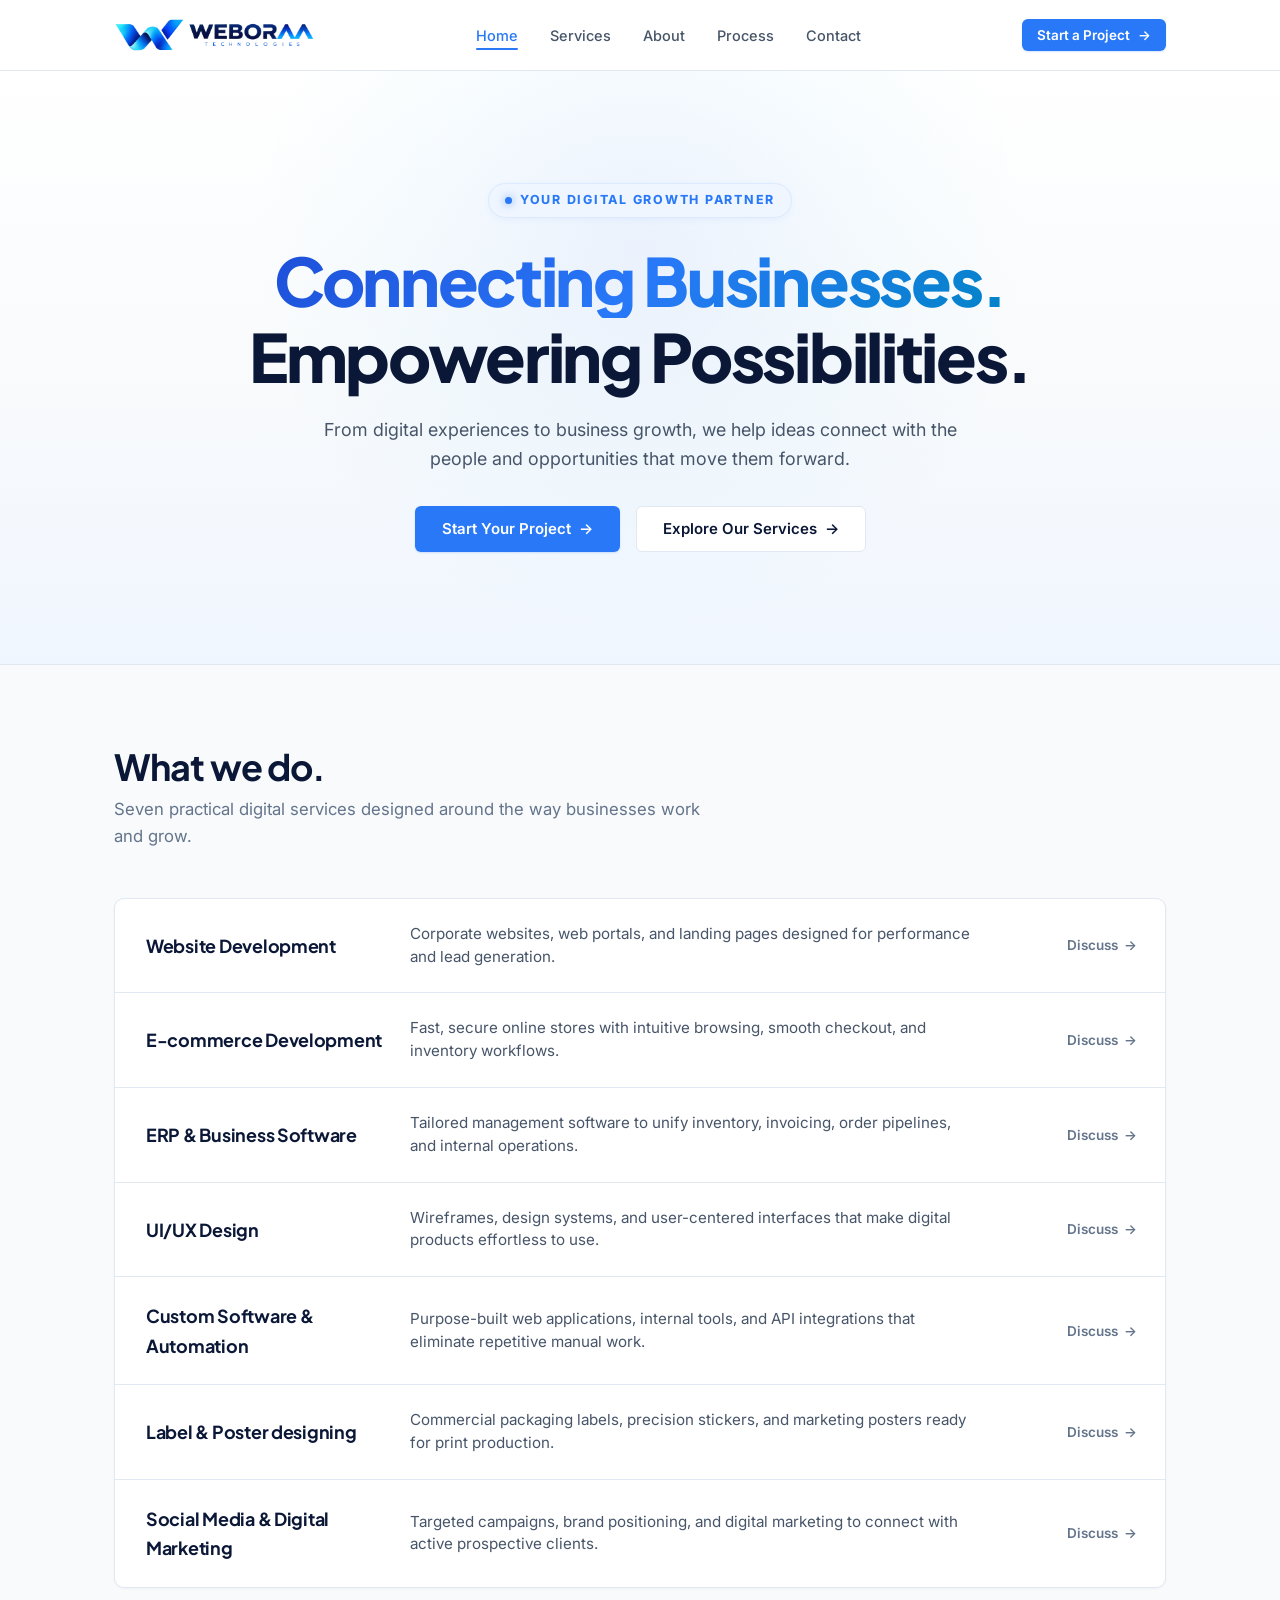
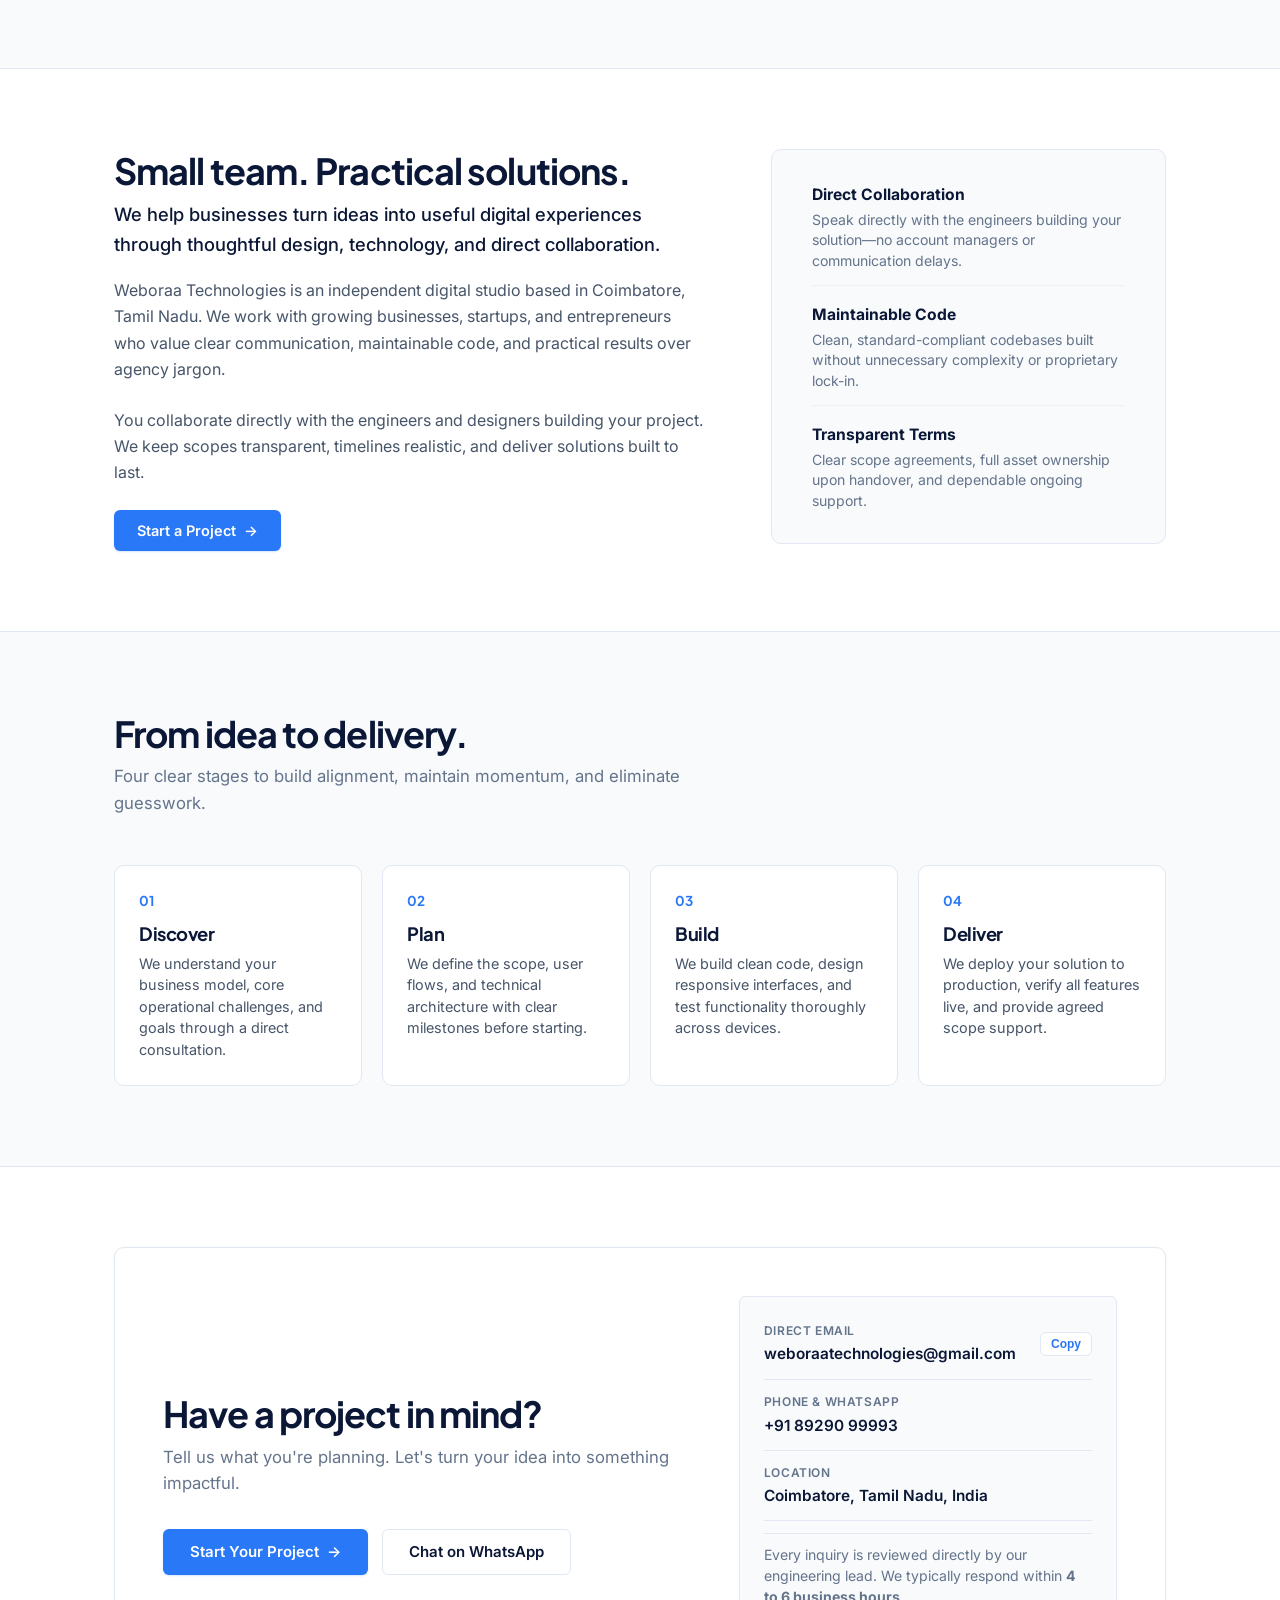
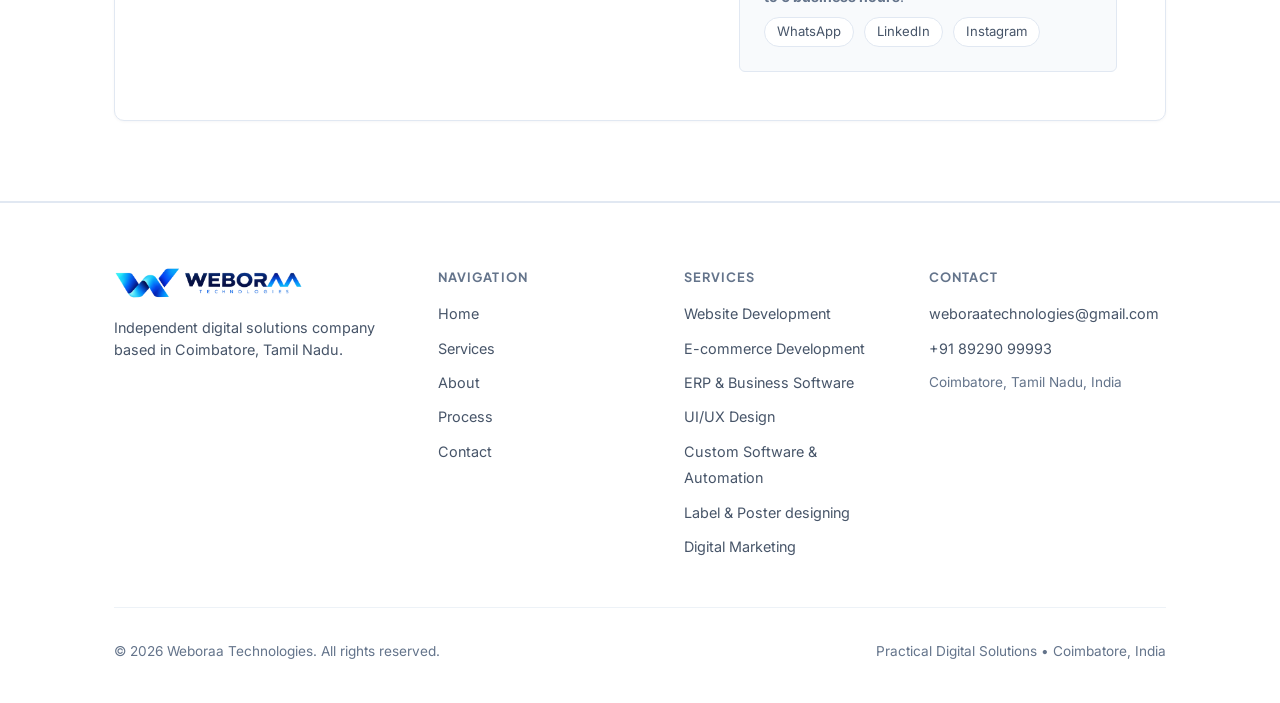
==== commit 81cbf30e: "feat: Remove 3D globe animation and simplify hero section into a clean centered brand layout" ====
--- a/index.html
+++ b/index.html
@@ -369,11 +369,11 @@
        SECTION 1: HERO
        ========================================================================== */
     /* ==========================================================================
-       SECTION 1: HERO — 3D GLOBAL CONNECTION
+       SECTION 1: HERO — CLEAN CENTERED BRAND EXPERIENCE
        ========================================================================== */
     .hero-section {
-      padding: clamp(40px, 6vw, 68px) 0 var(--space-8);
-      background: linear-gradient(180deg, #FFFFFF 0%, #F8FAFC 55%, #F3F7FF 100%);
+      padding: clamp(64px, 9vw, 112px) 0 clamp(64px, 9vw, 112px);
+      background: linear-gradient(180deg, #FFFFFF 0%, #F8FAFC 55%, #F0F6FF 100%);
       border-bottom: 1px solid var(--border);
       position: relative;
       overflow: hidden;
@@ -381,31 +381,26 @@
 
     .hero-bg-glow {
       position: absolute;
-      top: 50%;
-      right: 15%;
-      transform: translate(50%, -50%);
-      width: 580px;
-      height: 580px;
+      top: 30%;
+      left: 50%;
+      transform: translate(-50%, -50%);
+      width: 760px;
+      height: 760px;
       border-radius: 50%;
-      background: radial-gradient(circle, rgba(40, 120, 248, 0.08) 0%, rgba(56, 189, 248, 0.03) 50%, rgba(255, 255, 255, 0) 75%);
+      background: radial-gradient(circle, rgba(40, 120, 248, 0.08) 0%, rgba(56, 189, 248, 0.035) 45%, rgba(255, 255, 255, 0) 72%);
       pointer-events: none;
       z-index: 1;
     }
 
-    .hero-grid {
-      display: grid;
-      grid-template-columns: 1.05fr 1fr;
+    .hero-center-wrap {
+      max-width: 920px;
+      margin: 0 auto;
+      display: flex;
+      flex-direction: column;
       align-items: center;
-      gap: clamp(28px, 4vw, 56px);
+      text-align: center;
       position: relative;
       z-index: 2;
-    }
-
-    .hero-text-col {
-      display: flex;
-      flex-direction: column;
-      align-items: flex-start;
-      max-width: 600px;
     }
 
     .hero-eyebrow {
@@ -419,9 +414,10 @@
       text-transform: uppercase;
       background: #EFF6FF;
       border: 1px solid #DBEAFE;
-      padding: 5px 13px;
+      padding: 6px 16px;
       border-radius: 9999px;
-      margin-bottom: 20px;
+      margin-bottom: 24px;
+      box-shadow: 0 2px 6px rgba(40, 120, 248, 0.06);
     }
 
     .hero-eyebrow-dot {
@@ -435,282 +431,38 @@
 
     .hero-headline {
       font-family: var(--font-heading);
-      font-size: clamp(2.4rem, 4.3vw, 3.8rem);
+      font-size: clamp(2.6rem, 5.2vw, 4.3rem);
       font-weight: 800;
       color: #0B1736;
-      line-height: 1.14;
+      line-height: 1.15;
       letter-spacing: -0.035em;
-      margin-bottom: 18px;
+      margin-bottom: 20px;
+      max-width: 820px;
     }
 
     .hero-headline-accent {
-      color: #2878F8;
+      background: linear-gradient(135deg, #1D4ED8 0%, #2878F8 50%, #0284C7 100%);
+      -webkit-background-clip: text;
+      -webkit-text-fill-color: transparent;
+      display: inline-block;
     }
 
     .hero-supporting-text {
-      font-size: clamp(1.05rem, 1.4vw, 1.2rem);
+      font-size: clamp(1.05rem, 1.4vw, 1.22rem);
       color: #475569;
-      line-height: 1.6;
-      margin-bottom: 28px;
-      max-width: 530px;
+      line-height: 1.65;
+      margin-bottom: 32px;
+      max-width: 650px;
     }
 
     .hero-cta-group {
-      display: flex;
-      align-items: center;
-      gap: 14px;
-      flex-wrap: wrap;
-    }
-
-    /* 3 Visual Value Propositions Row */
-    .hero-value-props {
-      display: flex;
-      align-items: center;
-      gap: 16px;
-      margin-top: 32px;
-      padding-top: 22px;
-      border-top: 1px solid #E2E8F0;
-      width: 100%;
-      flex-wrap: wrap;
-    }
-
-    .value-prop-item {
-      display: inline-flex;
-      align-items: center;
-      gap: 9px;
-      font-size: 0.88rem;
-      font-weight: 600;
-      color: #1E293B;
-    }
-
-    .value-prop-icon {
-      width: 32px;
-      height: 32px;
-      border-radius: 8px;
-      background: #EFF6FF;
-      color: #2878F8;
       display: flex;
       align-items: center;
       justify-content: center;
-      flex-shrink: 0;
-      border: 1px solid #DBEAFE;
-    }
-
-    .value-prop-divider {
-      width: 1px;
-      height: 20px;
-      background-color: #E2E8F0;
-    }
-
-    /* Authentic Brand Attributes Strip */
-    .hero-brand-attributes {
-      display: flex;
-      align-items: center;
-      gap: 10px;
-      margin-top: 18px;
+      gap: 16px;
       flex-wrap: wrap;
     }
 
-    .attribute-pill {
-      display: inline-flex;
-      align-items: center;
-      gap: 7px;
-      background: rgba(255, 255, 255, 0.9);
-      border: 1px solid #E1E8F2;
-      padding: 6px 13px;
-      border-radius: 9999px;
-      font-size: 0.80rem;
-      color: #334155;
-      box-shadow: 0 1px 3px rgba(0, 0, 0, 0.03);
-    }
-
-    .attribute-dot {
-      width: 6px;
-      height: 6px;
-      border-radius: 50%;
-      background-color: #2878F8;
-      flex-shrink: 0;
-    }
-
-    /* --------------------------------------------------------------------------
-       RIGHT COLUMN: 3D EARTH STAGE & FLOATING CARDS
-       -------------------------------------------------------------------------- */
-    .hero-globe-col {
-      width: 100%;
-      position: relative;
-    }
-
-    .globe-stage {
-      position: relative;
-      width: 100%;
-      height: 520px;
-      display: flex;
-      align-items: center;
-      justify-content: center;
-      user-select: none;
-    }
-
-    .globe-canvas {
-      position: absolute;
-      inset: 0;
-      width: 100% !important;
-      height: 100% !important;
-      z-index: 5;
-      cursor: grab;
-      touch-action: none;
-    }
-
-    .globe-canvas:active {
-      cursor: grabbing;
-    }
-
-    /* Floating Connection Cards */
-    .floating-connection-card {
-      position: absolute;
-      z-index: 10;
-      background: rgba(255, 255, 255, 0.94);
-      backdrop-filter: blur(8px);
-      -webkit-backdrop-filter: blur(8px);
-      border: 1px solid #E1E8F2;
-      border-radius: 10px;
-      padding: 9px 13px;
-      box-shadow: 0 10px 25px -5px rgba(11, 23, 54, 0.08), 0 4px 6px -2px rgba(11, 23, 54, 0.03);
-      pointer-events: auto;
-      transition: transform 0.25s ease, box-shadow 0.25s ease;
-      animation: floatCard 6s ease-in-out infinite;
-    }
-
-    .floating-connection-card:hover {
-      transform: translateY(-4px) scale(1.02);
-      box-shadow: 0 16px 32px -6px rgba(40, 120, 248, 0.16);
-      border-color: #BFDBFE;
-    }
-
-    @keyframes floatCard {
-      0%, 100% {
-        transform: translateY(0);
-      }
-      50% {
-        transform: translateY(-7px);
-      }
-    }
-
-    .f-card-badge {
-      font-size: 0.64rem;
-      font-weight: 800;
-      letter-spacing: 0.08em;
-      text-transform: uppercase;
-      padding: 2px 6px;
-      border-radius: 4px;
-      display: inline-block;
-      margin-bottom: 4px;
-    }
-
-    .badge-growth {
-      background: #ECFDF5;
-      color: #059669;
-      border: 1px solid #A7F3D0;
-    }
-
-    .badge-business {
-      background: #EFF6FF;
-      color: #2878F8;
-      border: 1px solid #BFDBFE;
-    }
-
-    .badge-customers {
-      background: #FFFBEB;
-      color: #D97706;
-      border: 1px solid #FDE68A;
-    }
-
-    .badge-opportunities {
-      background: #F5F3FF;
-      color: #7C3AED;
-      border: 1px solid #DDD6FE;
-    }
-
-    .badge-partnerships {
-      background: #FDF2F8;
-      color: #DB2777;
-      border: 1px solid #FBCFE8;
-    }
-
-    .f-card-body {
-      display: flex;
-      align-items: center;
-      gap: 8px;
-    }
-
-    .f-card-flag {
-      font-size: 1.25rem;
-      line-height: 1;
-    }
-
-    .f-card-country {
-      font-size: 0.84rem;
-      font-weight: 700;
-      color: #0B1736;
-      line-height: 1.2;
-    }
-
-    .f-card-sub {
-      font-size: 0.72rem;
-      color: #64748B;
-      line-height: 1.2;
-    }
-
-    /* Positions for floating cards around globe */
-    .card-pos-uk {
-      top: 24px;
-      left: 18px;
-      animation-delay: 0s;
-    }
-
-    .card-pos-canada {
-      top: 36px;
-      right: 28px;
-      animation-delay: 1.5s;
-    }
-
-    .card-pos-uae {
-      top: 48%;
-      right: 8px;
-      transform: translateY(-50%);
-      animation-delay: 3s;
-    }
-
-    .card-pos-india {
-      bottom: 42px;
-      left: 28px;
-      animation-delay: 0.8s;
-    }
-
-    .card-pos-australia {
-      bottom: 34px;
-      right: 32px;
-      animation-delay: 2.2s;
-    }
-
-    .globe-drag-hint {
-      position: absolute;
-      bottom: 8px;
-      left: 50%;
-      transform: translateX(-50%);
-      display: inline-flex;
-      align-items: center;
-      gap: 6px;
-      font-size: 0.74rem;
-      color: #64748B;
-      background: rgba(255, 255, 255, 0.88);
-      backdrop-filter: blur(4px);
-      padding: 4px 11px;
-      border-radius: 9999px;
-      border: 1px solid #E1E8F2;
-      pointer-events: none;
-      box-shadow: 0 2px 6px rgba(0, 0, 0, 0.04);
-      z-index: 12;
-    }
 
     /* ==========================================================================
        SECTION 2: SERVICES (Editorial List Layout)
@@ -1316,23 +1068,6 @@
        RESPONSIVE BREAKPOINTS (360px, 390px, 768px, 1024px, 1440px)
        ========================================================================== */
     @media (max-width: 1024px) {
-      .hero-grid {
-        grid-template-columns: 1fr;
-        gap: 32px;
-      }
-
-      .globe-stage {
-        height: 480px;
-      }
-
-      .card-pos-canada {
-        right: 12px;
-      }
-
-      .card-pos-uk {
-        left: 12px;
-      }
-
       .service-row-link {
         grid-template-columns: 200px 1fr 120px;
         gap: 16px;
@@ -1358,33 +1093,14 @@
     }
 
     @media (max-width: 768px) {
-      .hero-grid {
-        grid-template-columns: 1fr;
-        gap: 36px;
-      }
-
-      .globe-stage {
-        height: 380px;
-      }
-
-      .card-pos-uae,
-      .card-pos-australia {
-        display: none;
-      }
-
-      .card-pos-uk {
-        top: 12px;
-        left: 8px;
-      }
-
-      .card-pos-canada {
-        top: 16px;
-        right: 8px;
-      }
-
-      .card-pos-india {
-        bottom: 20px;
-        left: 12px;
+      .hero-cta-group {
+        flex-direction: column;
+        width: 100%;
+      }
+
+      .hero-cta-group .btn {
+        width: 100%;
+        max-width: 320px;
       }
 
       .section-padding {
@@ -1448,34 +1164,8 @@
         padding: 0 16px;
       }
 
-      .globe-stage {
-        height: 320px;
-      }
-
-      .card-pos-canada {
-        display: none;
-      }
-
-      .card-pos-uk {
-        top: 6px;
-        left: 4px;
-        transform: scale(0.88);
-      }
-
-      .card-pos-india {
-        bottom: 8px;
-        left: 4px;
-        transform: scale(0.88);
-      }
-
-      .hero-value-props {
-        gap: 12px;
-        padding-top: 16px;
-        margin-top: 24px;
-      }
-
-      .value-prop-divider {
-        display: none;
+      .hero-headline {
+        font-size: 2.2rem;
       }
 
       .hero-cta-group {
@@ -1565,166 +1255,32 @@
       <div class="hero-bg-glow" aria-hidden="true"></div>
       <div class="container">
         
-        <!-- 2-Column Hero: Brand Story & Interactive 3D Earth Globe -->
-        <div class="hero-grid">
+        <!-- Centered Hero: Brand Story & Global Value Propositions -->
+        <div class="hero-center-wrap">
           
-          <!-- Left: Narrative, CTAs, Value Props & Brand Attributes -->
-          <div class="hero-text-col">
-            <div class="hero-eyebrow">
-              <span class="hero-eyebrow-dot" aria-hidden="true"></span>
-              <span>YOUR DIGITAL GROWTH PARTNER</span>
-            </div>
-
-            <h1 class="hero-headline" id="heroHeadline">
-              <span class="hero-headline-accent">Connecting Businesses.</span><br>
-              Empowering Possibilities.
-            </h1>
-
-            <p class="hero-supporting-text">
-              From digital experiences to business growth, we help ideas connect with the people and opportunities that move them forward.
-            </p>
-
-            <div class="hero-cta-group">
-              <button type="button" class="btn btn-primary btn-lg" data-open-modal="conversation" data-service="Project Inception">
-                <span>Start Your Project</span>
-                <span class="btn-arrow" aria-hidden="true">→</span>
-              </button>
-              <a href="#services" class="btn btn-secondary btn-lg">
-                <span>Explore Our Services</span>
-                <span class="btn-arrow" aria-hidden="true">→</span>
-              </a>
-            </div>
-
-            <!-- 3 Visual Value Propositions Row -->
-            <div class="hero-value-props" aria-label="Key Value Propositions">
-              <div class="value-prop-item">
-                <span class="value-prop-icon" aria-hidden="true">
-                  <svg width="18" height="18" viewBox="0 0 24 24" fill="none" stroke="currentColor" stroke-width="2" stroke-linecap="round" stroke-linejoin="round">
-                    <circle cx="12" cy="12" r="10"></circle>
-                    <line x1="2" y1="12" x2="22" y2="12"></line>
-                    <path d="M12 2a15.3 15.3 0 0 1 4 10 15.3 15.3 0 0 1-4 10 15.3 15.3 0 0 1-4-10 15.3 15.3 0 0 1 4-10z"></path>
-                  </svg>
-                </span>
-                <span>Global Reach</span>
-              </div>
-              <div class="value-prop-divider" aria-hidden="true"></div>
-              <div class="value-prop-item">
-                <span class="value-prop-icon" aria-hidden="true">
-                  <svg width="18" height="18" viewBox="0 0 24 24" fill="none" stroke="currentColor" stroke-width="2" stroke-linecap="round" stroke-linejoin="round">
-                    <polyline points="23 6 13.5 15.5 8.5 10.5 1 18"></polyline>
-                    <polyline points="17 6 23 6 23 12"></polyline>
-                  </svg>
-                </span>
-                <span>Business Growth</span>
-              </div>
-              <div class="value-prop-divider" aria-hidden="true"></div>
-              <div class="value-prop-item">
-                <span class="value-prop-icon" aria-hidden="true">
-                  <svg width="18" height="18" viewBox="0 0 24 24" fill="none" stroke="currentColor" stroke-width="2" stroke-linecap="round" stroke-linejoin="round">
-                    <path d="M17 21v-2a4 4 0 0 0-4-4H5a4 4 0 0 0-4 4v2"></path>
-                    <circle cx="9" cy="7" r="4"></circle>
-                    <path d="M23 21v-2a4 4 0 0 0-3-3.87"></path>
-                    <path d="M16 3.13a4 4 0 0 1 0 7.75"></path>
-                  </svg>
-                </span>
-                <span>People Connections</span>
-              </div>
-            </div>
-
-            <!-- Authentic Brand Attributes Strip -->
-            <div class="hero-brand-attributes" aria-label="Authentic Company Attributes">
-              <span class="attribute-pill">
-                <span class="attribute-dot" aria-hidden="true"></span>
-                <span>3 Curious Minds</span>
-              </span>
-              <span class="attribute-pill">
-                <span class="attribute-dot" aria-hidden="true"></span>
-                <span>One Shared Vision</span>
-              </span>
-              <span class="attribute-pill">
-                <span class="attribute-dot" aria-hidden="true"></span>
-                <span>Built Around Your Goals</span>
-              </span>
-            </div>
+          <div class="hero-eyebrow">
+            <span class="hero-eyebrow-dot" aria-hidden="true"></span>
+            <span>YOUR DIGITAL GROWTH PARTNER</span>
           </div>
 
-          <!-- Right: Interactive 3D Earth Stage -->
-          <div class="hero-globe-col">
-            <div class="globe-stage" id="globeCanvasContainer" aria-label="Interactive 3D Earth connecting businesses globally">
-              
-              <!-- Three.js Canvas -->
-              <canvas id="globeCanvas" class="globe-canvas"></canvas>
-
-              <!-- Floating Connection Card: Business — United Kingdom -->
-              <div class="floating-connection-card card-pos-uk" aria-hidden="true">
-                <span class="f-card-badge badge-business">Business</span>
-                <div class="f-card-body">
-                  <span class="f-card-flag" role="img" aria-label="UK Flag">🇬🇧</span>
-                  <div>
-                    <div class="f-card-country">United Kingdom</div>
-                    <div class="f-card-sub">Global Operations</div>
-                  </div>
-                </div>
-              </div>
-
-              <!-- Floating Connection Card: Customers — Canada -->
-              <div class="floating-connection-card card-pos-canada" aria-hidden="true">
-                <span class="f-card-badge badge-customers">Customers</span>
-                <div class="f-card-body">
-                  <span class="f-card-flag" role="img" aria-label="Canada Flag">🇨🇦</span>
-                  <div>
-                    <div class="f-card-country">Canada</div>
-                    <div class="f-card-sub">Active Engagement</div>
-                  </div>
-                </div>
-              </div>
-
-              <!-- Floating Connection Card: Growth — India -->
-              <div class="floating-connection-card card-pos-india" aria-hidden="true">
-                <span class="f-card-badge badge-growth">Growth</span>
-                <div class="f-card-body">
-                  <span class="f-card-flag" role="img" aria-label="India Flag">🇮🇳</span>
-                  <div>
-                    <div class="f-card-country">India</div>
-                    <div class="f-card-sub">Engineering Core</div>
-                  </div>
-                </div>
-              </div>
-
-              <!-- Floating Connection Card: Opportunities — UAE -->
-              <div class="floating-connection-card card-pos-uae" aria-hidden="true">
-                <span class="f-card-badge badge-opportunities">Opportunities</span>
-                <div class="f-card-body">
-                  <span class="f-card-flag" role="img" aria-label="UAE Flag">🇦🇪</span>
-                  <div>
-                    <div class="f-card-country">UAE</div>
-                    <div class="f-card-sub">Market Expansion</div>
-                  </div>
-                </div>
-              </div>
-
-              <!-- Floating Connection Card: Partnerships — Australia -->
-              <div class="floating-connection-card card-pos-australia" aria-hidden="true">
-                <span class="f-card-badge badge-partnerships">Partnerships</span>
-                <div class="f-card-body">
-                  <span class="f-card-flag" role="img" aria-label="Australia Flag">🇦🇺</span>
-                  <div>
-                    <div class="f-card-country">Australia</div>
-                    <div class="f-card-sub">Strategic Reach</div>
-                  </div>
-                </div>
-              </div>
-
-              <!-- Interactive Drag Hint -->
-              <div class="globe-drag-hint">
-                <svg width="14" height="14" viewBox="0 0 24 24" fill="none" stroke="#2878F8" stroke-width="2.2" stroke-linecap="round" stroke-linejoin="round" aria-hidden="true">
-                  <circle cx="12" cy="12" r="10"></circle>
-                  <path d="M12 2a15.3 15.3 0 0 1 4 10 15.3 15.3 0 0 1-4 10 15.3 15.3 0 0 1-4-10 15.3 15.3 0 0 1 4-10z"></path>
-                </svg>
-                <span>Drag to Rotate</span>
-              </div>
-
-            </div>
+          <h1 class="hero-headline" id="heroHeadline">
+            <span class="hero-headline-accent">Connecting Businesses.</span><br>
+            Empowering Possibilities.
+          </h1>
+
+          <p class="hero-supporting-text">
+            From digital experiences to business growth, we help ideas connect with the people and opportunities that move them forward.
+          </p>
+
+          <div class="hero-cta-group">
+            <button type="button" class="btn btn-primary btn-lg" data-open-modal="conversation" data-service="Project Inception">
+              <span>Start Your Project</span>
+              <span class="btn-arrow" aria-hidden="true">→</span>
+            </button>
+            <a href="#services" class="btn btn-secondary btn-lg">
+              <span>Explore Our Services</span>
+              <span class="btn-arrow" aria-hidden="true">→</span>
+            </a>
           </div>
 
         </div>
@@ -2204,8 +1760,6 @@
   </div>
 
   <!-- Scripts -->
-  <script src="assets/three.min.js"></script>
-  <script src="earth-globe.js"></script>
-  <script src="script.js?v=7.0"></script>
+  <script src="script.js?v=8.0"></script>
 </body>
 </html>
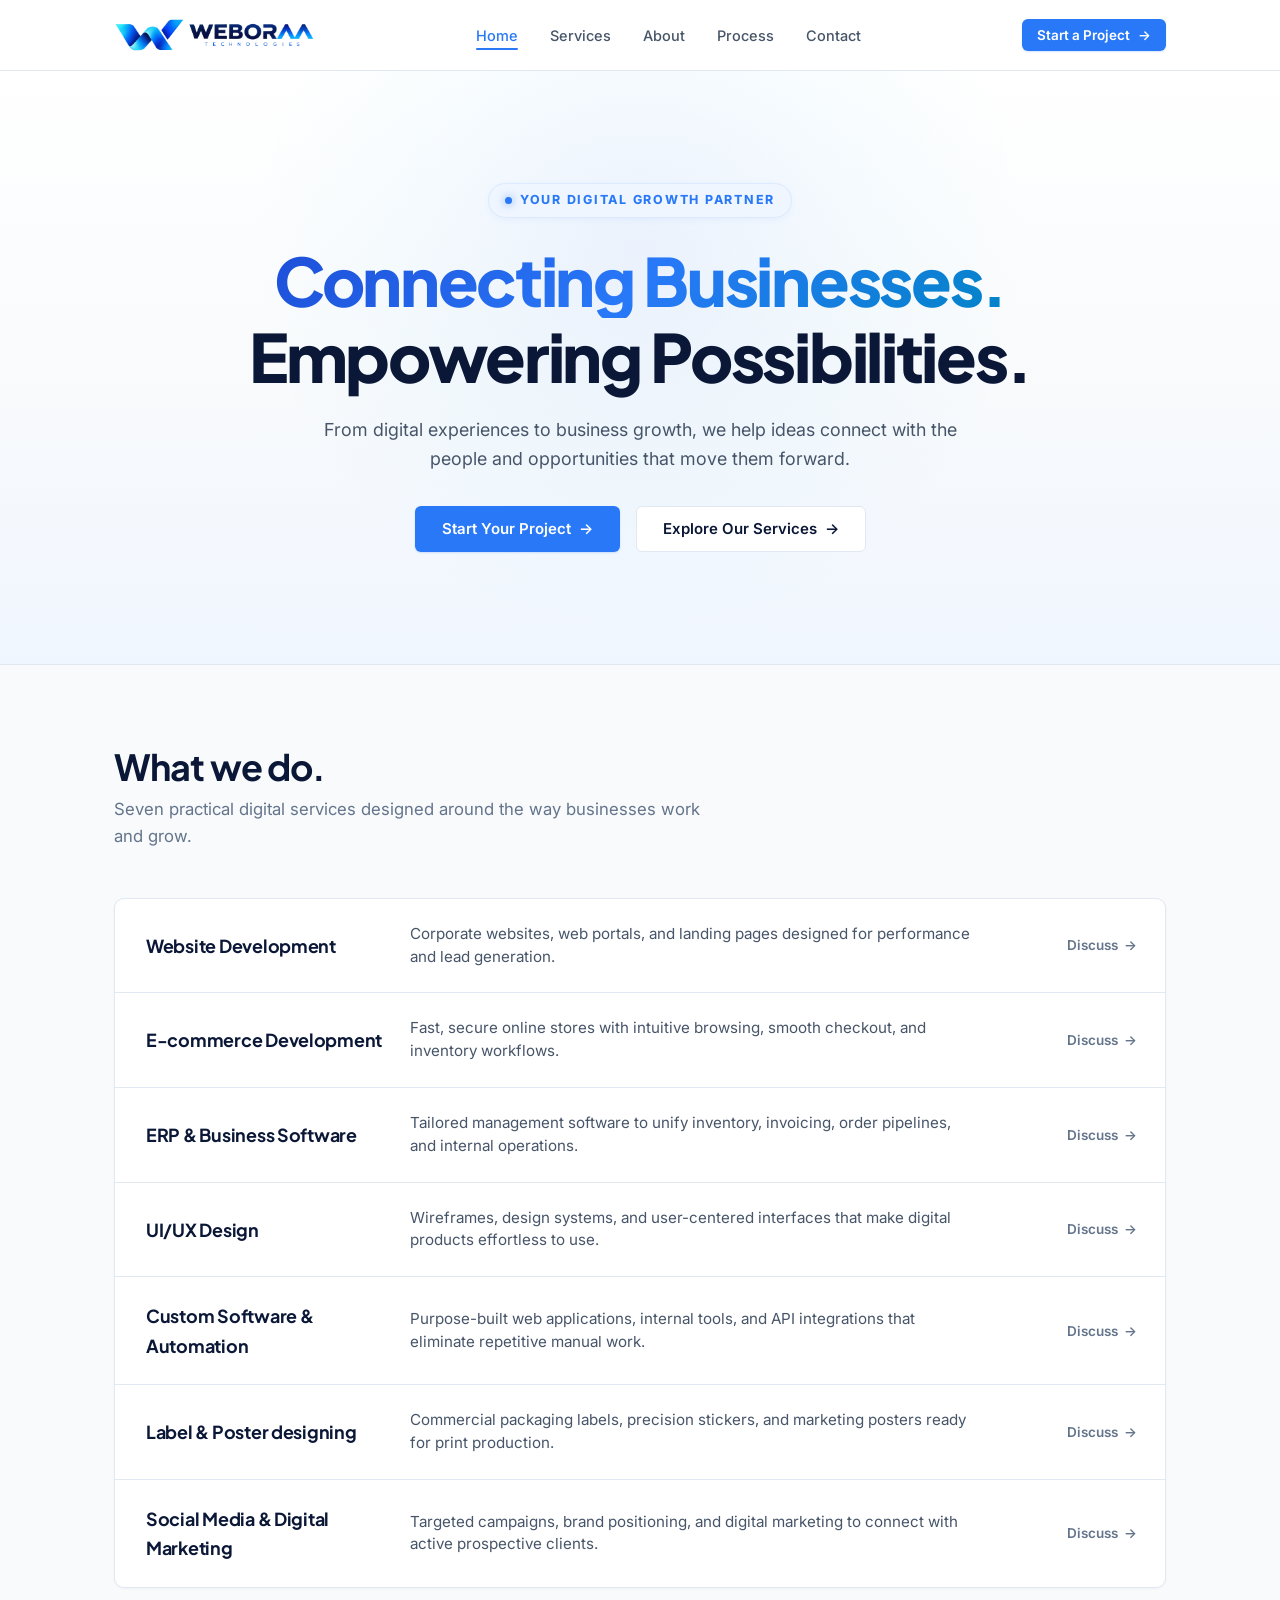
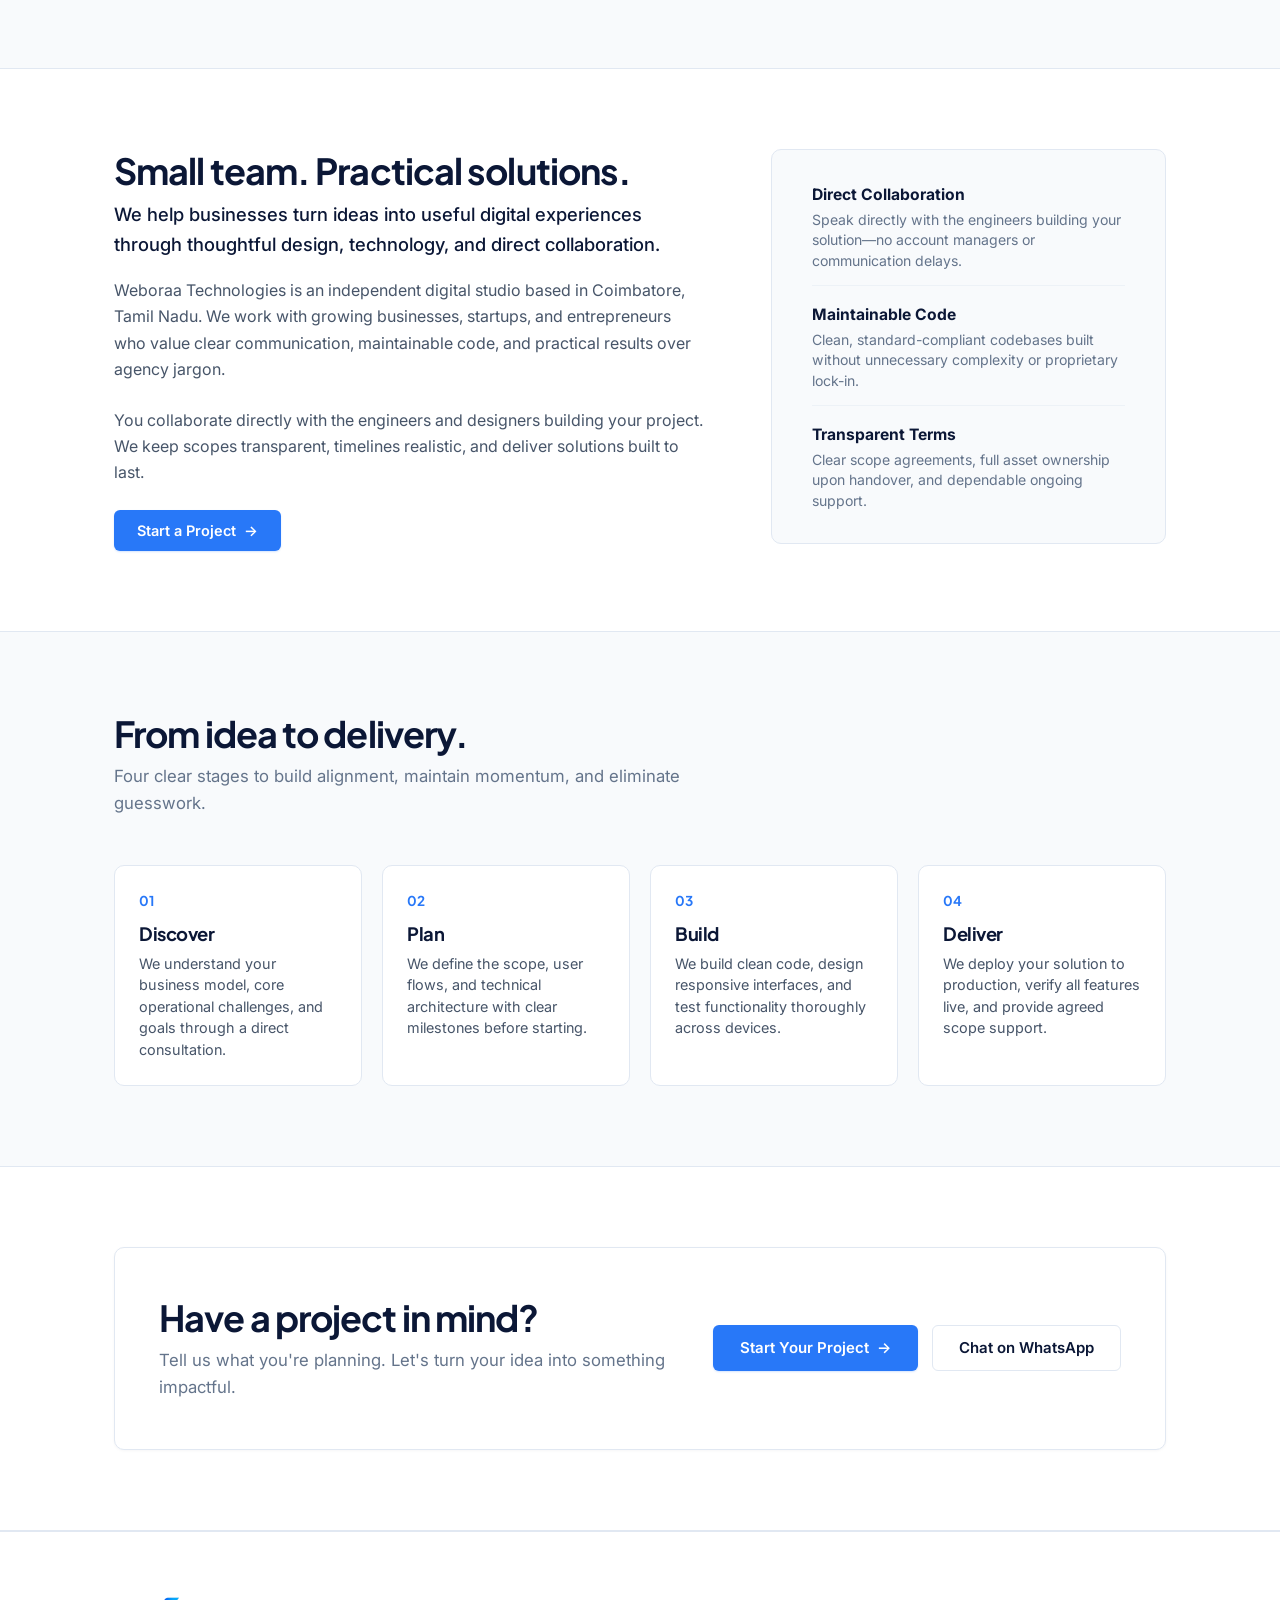
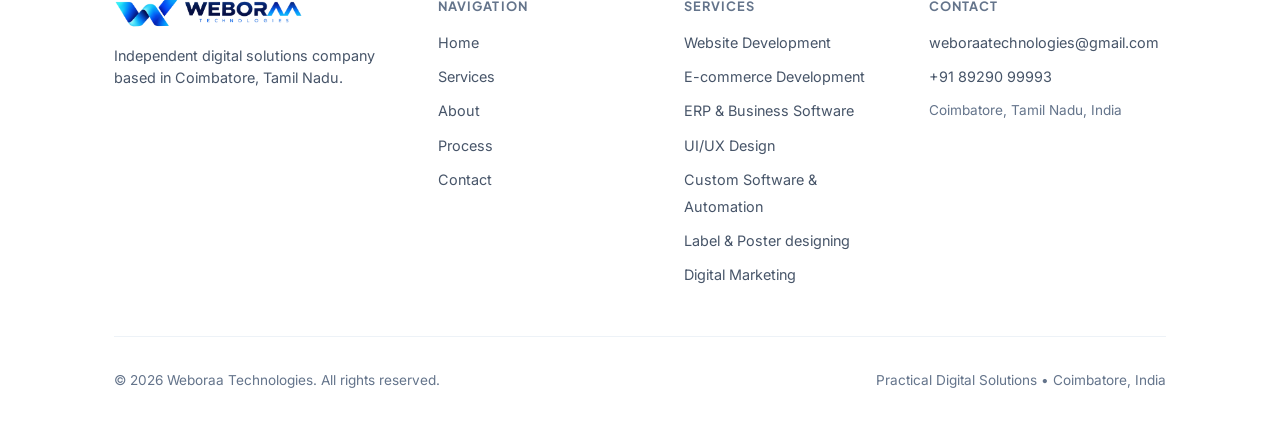
==== commit ebe83362: "Fix mobile navigation bar visibility, iOS sticky positioning, and responsive layout alignment" ====
--- a/index.html
+++ b/index.html
@@ -123,7 +123,7 @@
       color: var(--text-body);
       background-color: var(--bg-surface);
       line-height: 1.65;
-      overflow-x: hidden;
+      overflow-x: clip;
       font-size: 1rem;
     }
 
@@ -680,120 +680,45 @@
     }
 
     .contact-box-wrap {
-      display: grid;
-      grid-template-columns: 1.15fr 0.85fr;
-      gap: var(--space-8);
+      display: flex;
+      align-items: center;
+      justify-content: space-between;
+      gap: 36px;
       background: #FFFFFF;
       border: 1px solid var(--border);
       border-radius: var(--radius-md);
-      padding: var(--space-6);
+      padding: 48px 44px;
       box-shadow: var(--shadow-sm);
+      width: 100%;
+      box-sizing: border-box;
     }
 
     .contact-main-col {
       display: flex;
       flex-direction: column;
-      justify-content: center;
+      align-items: flex-start;
+      text-align: left;
+      max-width: 580px;
+    }
+
+    .contact-main-col .section-heading {
+      margin-bottom: 8px;
+    }
+
+    .contact-main-col .section-subtext {
+      margin: 0;
     }
 
     .contact-cta-row {
       display: flex;
       align-items: center;
       gap: 14px;
-      margin-top: var(--space-4);
+      flex-shrink: 0;
       flex-wrap: wrap;
     }
 
-    .contact-details-col {
-      display: flex;
-      flex-direction: column;
-      gap: 12px;
-      background: var(--bg-soft);
-      border: 1px solid var(--border);
-      border-radius: var(--radius-sm);
-      padding: 24px;
-    }
-
-    .contact-detail-item {
-      display: flex;
-      align-items: center;
-      justify-content: space-between;
-      gap: 12px;
-      padding-bottom: 12px;
-      border-bottom: 1px solid var(--border);
-    }
-
-    .contact-detail-item:last-of-type {
-      border-bottom: none;
-      padding-bottom: 0;
-    }
-
-    .contact-detail-label {
-      font-size: 0.75rem;
-      font-weight: 600;
-      color: var(--text-muted);
-      text-transform: uppercase;
-      letter-spacing: 0.05em;
-    }
-
-    .contact-detail-value {
-      font-size: 0.96rem;
-      font-weight: 600;
-      color: var(--text-heading);
-    }
-
-    .copy-chip-btn {
-      background: #FFFFFF;
-      border: 1px solid var(--border);
-      padding: 4px 10px;
-      border-radius: var(--radius-sm);
-      font-size: 12px;
-      font-weight: 600;
-      color: var(--primary);
-      cursor: pointer;
-      transition: all 0.15s ease;
-    }
-
-    .copy-chip-btn:hover {
-      background: var(--primary-subtle);
-      border-color: var(--primary-border);
-    }
-
-    .copy-chip-btn.is-copied {
-      background: var(--success-subtle);
-      color: var(--success);
-      border-color: #A7F3D0;
-    }
-
-    .contact-response-note {
-      font-size: 0.88rem;
-      color: var(--text-muted);
-      line-height: 1.5;
-      padding-top: 10px;
-      border-top: 1px solid var(--border);
-    }
-
-    .contact-social-row {
-      display: flex;
-      align-items: center;
-      gap: 10px;
-      flex-wrap: wrap;
-      margin-top: 4px;
-    }
-
-    .social-link-pill {
-      font-size: 0.82rem;
-      color: var(--text-body);
-      background: #FFFFFF;
-      border: 1px solid var(--border);
-      padding: 4px 12px;
-      border-radius: var(--radius-pill);
-      transition: all 0.15s ease;
-    }
-
-    .social-link-pill:hover {
-      color: var(--primary);
-      border-color: var(--primary-border);
+    .mobile-nav-cta-item {
+      display: none;
     }
 
     /* ==========================================================================
@@ -1065,12 +990,13 @@
     }
 
     /* ==========================================================================
-       RESPONSIVE BREAKPOINTS (360px, 390px, 768px, 1024px, 1440px)
+       RESPONSIVE BREAKPOINTS (360px, 480px, 768px, 1024px)
        ========================================================================== */
     @media (max-width: 1024px) {
       .service-row-link {
         grid-template-columns: 200px 1fr 120px;
         gap: 16px;
+        padding: 22px 24px;
       }
 
       .about-grid {
@@ -1083,8 +1009,7 @@
       }
 
       .contact-box-wrap {
-        grid-template-columns: 1fr;
-        gap: var(--space-6);
+        padding: 40px 32px;
       }
 
       .footer-grid {
@@ -1093,65 +1018,184 @@
     }
 
     @media (max-width: 768px) {
-      .hero-cta-group {
-        flex-direction: column;
-        width: 100%;
-      }
-
-      .hero-cta-group .btn {
-        width: 100%;
-        max-width: 320px;
+      .container {
+        padding: 0 20px;
       }
 
       .section-padding {
-        padding: var(--space-8) 0;
+        padding: 56px 0;
+      }
+
+      /* Header */
+      /* Header */
+      .nav-container {
+        height: 60px;
+      }
+
+      .brand-link {
+        display: inline-flex;
+        align-items: center;
+        flex-shrink: 0;
+      }
+
+      .brand-logo-img {
+        height: 26px;
+        width: auto;
+        max-width: 150px;
+        object-fit: contain;
+        display: block;
+      }
+
+      .nav-actions {
+        display: flex;
+        align-items: center;
+        gap: 0;
+      }
+
+      .nav-actions .btn {
+        display: none !important;
       }
 
       .mobile-toggle {
         display: flex;
+        align-items: center;
+        justify-content: center;
+        width: 40px;
+        height: 40px;
+        padding: 8px;
+        background: none;
+        border: none;
+        cursor: pointer;
+        z-index: 101;
       }
 
       .nav-menu {
         position: fixed;
-        top: 70px;
+        top: 60px;
         left: 0;
         width: 100%;
         background: #FFFFFF;
         flex-direction: column;
         align-items: flex-start;
-        padding: 24px;
-        gap: 18px;
+        padding: 20px 20px 24px;
+        gap: 16px;
         border-bottom: 1px solid var(--border);
-        box-shadow: 0 8px 24px rgba(16, 29, 45, 0.08);
-        transform: translateY(-110%);
-        transition: transform 0.25s ease;
+        box-shadow: 0 12px 32px rgba(16, 29, 45, 0.12);
+        opacity: 0;
+        visibility: hidden;
+        pointer-events: none;
+        transform: translateY(-16px);
+        transition: opacity 0.22s ease, transform 0.22s ease, visibility 0.22s ease;
         z-index: 99;
+        box-sizing: border-box;
       }
 
       .nav-menu.is-open {
+        opacity: 1;
+        visibility: visible;
+        pointer-events: auto;
         transform: translateY(0);
       }
 
+      .nav-link {
+        font-size: 16px;
+        padding: 8px 0;
+        display: block;
+        width: 100%;
+      }
+
+      .mobile-nav-cta-item {
+        display: block;
+        width: 100%;
+        margin-top: 6px;
+        padding-top: 14px;
+        border-top: 1px solid var(--border);
+      }
+
+      .mobile-nav-cta-item .btn {
+        width: 100%;
+        justify-content: center;
+      }
+
+      /* Hero */
+      .hero-section {
+        padding: 56px 0 52px;
+      }
+
+      .hero-headline {
+        font-size: clamp(1.9rem, 6.2vw, 2.7rem);
+        line-height: 1.2;
+        margin-bottom: 16px;
+      }
+
+      .hero-supporting-text {
+        font-size: 1.02rem;
+        line-height: 1.6;
+        margin-bottom: 26px;
+      }
+
+      .hero-cta-group {
+        flex-direction: column;
+        width: 100%;
+        align-items: center;
+        gap: 12px;
+      }
+
+      .hero-cta-group .btn {
+        width: 100%;
+        max-width: 320px;
+        justify-content: center;
+      }
+
+      /* Services */
       .service-row-link {
         grid-template-columns: 1fr;
         gap: 8px;
-        padding: 18px 20px;
+        padding: 20px;
       }
 
       .service-action-col {
         justify-content: flex-start;
-      }
-
+        margin-top: 2px;
+      }
+
+      /* Process */
       .process-track {
         grid-template-columns: 1fr;
       }
 
+      /* Contact Section */
       .contact-box-wrap {
-        padding: 24px;
-      }
-
+        flex-direction: column;
+        align-items: flex-start;
+        text-align: left;
+        padding: 32px 24px;
+        gap: 22px;
+      }
+
+      .contact-main-col {
+        max-width: 100%;
+        width: 100%;
+        align-items: flex-start;
+        text-align: left;
+      }
+
+      .contact-cta-row {
+        width: 100%;
+        flex-direction: column;
+        align-items: stretch;
+        gap: 12px;
+      }
+
+      .contact-cta-row .btn {
+        width: 100%;
+        max-width: 320px;
+        justify-content: center;
+      }
+
+      /* Modal */
       .modal-box {
-        padding: 24px 20px;
+        padding: 28px 22px;
       }
 
       .form-grid-2 {
@@ -1164,35 +1208,155 @@
         padding: 0 16px;
       }
 
+      .section-padding {
+        padding: 44px 0;
+      }
+
+      /* Header */
+      .nav-container {
+        height: 56px;
+      }
+
+      .brand-logo-img {
+        height: 24px;
+        max-width: 135px;
+      }
+
+      .nav-menu {
+        top: 56px;
+        padding: 18px 16px 20px;
+      }
+
+      /* Hero */
+      .hero-section {
+        padding: 46px 0 42px;
+      }
+
+      .hero-eyebrow {
+        font-size: 0.72rem;
+        letter-spacing: 0.08em;
+        padding: 5px 12px;
+        margin-bottom: 16px;
+      }
+
       .hero-headline {
-        font-size: 2.2rem;
-      }
-
-      .hero-cta-group {
-        flex-direction: column;
-        width: 100%;
+        font-size: clamp(1.65rem, 7.2vw, 2.15rem);
+        line-height: 1.22;
+        margin-bottom: 14px;
+      }
+
+      .hero-supporting-text {
+        font-size: 0.95rem;
+        line-height: 1.55;
+        margin-bottom: 22px;
       }
 
       .hero-cta-group .btn {
-        width: 100%;
-      }
-
-      .contact-cta-row {
-        flex-direction: column;
-        width: 100%;
+        max-width: 100%;
+        padding: 12px 18px;
+        font-size: 14.5px;
+      }
+
+      /* Services */
+      .service-row-link {
+        padding: 16px;
+      }
+
+      .service-name {
+        font-size: 1.05rem;
+      }
+
+      .service-desc {
+        font-size: 0.9rem;
+      }
+
+      /* About & Process */
+      .about-pillars-box {
+        padding: 16px 14px;
+      }
+
+      .process-step {
+        padding: 18px 16px;
+      }
+
+      /* Contact Section */
+      .contact-box-wrap {
+        padding: 24px 18px;
+      }
+
+      .contact-main-col .section-heading {
+        font-size: 1.6rem;
+      }
+
+      .contact-main-col .section-subtext {
+        font-size: 0.94rem;
+        line-height: 1.55;
       }
 
       .contact-cta-row .btn {
-        width: 100%;
-      }
-
+        max-width: 100%;
+        padding: 12px 18px;
+        font-size: 14.5px;
+      }
+
+      /* Modal */
+      .modal-box {
+        padding: 22px 16px;
+        max-height: 92vh;
+      }
+
+      .modal-title {
+        font-size: 1.25rem;
+      }
+
+      .modal-subtitle {
+        font-size: 0.88rem;
+      }
+
+      .form-control {
+        font-size: 16px;
+        padding: 10px;
+      }
+
+      /* Footer */
       .footer-grid {
         grid-template-columns: 1fr;
+        gap: 24px;
       }
 
       .footer-bottom-bar {
         flex-direction: column;
         text-align: center;
+        gap: 8px;
+      }
+    }
+
+    @media (max-width: 360px) {
+      .container {
+        padding: 0 12px;
+      }
+
+      .brand-logo-img {
+        height: 23px;
+        max-width: 125px;
+      }
+
+      .hero-eyebrow {
+        font-size: 0.68rem;
+        letter-spacing: 0.05em;
+        padding: 4px 10px;
+      }
+
+      .hero-headline {
+        font-size: 1.5rem;
+      }
+
+      .contact-box-wrap {
+        padding: 20px 14px;
+      }
+
+      .contact-main-col .section-heading {
+        font-size: 1.4rem;
       }
     }
 
@@ -1226,6 +1390,12 @@
           <li><a href="#about" class="nav-link">About</a></li>
           <li><a href="#process" class="nav-link">Process</a></li>
           <li><a href="#contact" class="nav-link">Contact</a></li>
+          <li class="mobile-nav-cta-item">
+            <button type="button" class="btn btn-primary btn-block" data-open-modal="conversation" data-service="Project Inquiry">
+              <span>Start a Project</span>
+              <span class="btn-arrow" aria-hidden="true">→</span>
+            </button>
+          </li>
         </ul>
       </nav>
 
@@ -1498,62 +1668,21 @@
         
         <div class="contact-box-wrap">
           
-          <!-- Left: Narrative & Primary CTAs -->
+          <!-- Left: Narrative -->
           <div class="contact-main-col">
             <h2 class="section-heading" id="contactHeading">Have a project in mind?</h2>
             <p class="section-subtext">Tell us what you're planning. Let's turn your idea into something impactful.</p>
-            
-            <div class="contact-cta-row">
-              <button type="button" class="btn btn-primary btn-lg" data-open-modal="conversation" data-service="Project Inquiry" id="contactStartProjectBtn">
-                <span>Start Your Project</span>
-                <span class="btn-arrow" aria-hidden="true">→</span>
-              </button>
-              <a href="https://wa.me/918929099993?text=Hi%20Weboraa%20Technologies%2C%20I%20have%20a%20project%20in%20mind." target="_blank" rel="noopener noreferrer" class="btn btn-secondary btn-lg">
-                <span>Chat on WhatsApp</span>
-              </a>
-            </div>
           </div>
 
-          <!-- Right: Compact Verified Details -->
-          <div class="contact-details-col">
-            
-            <!-- Direct Email -->
-            <div class="contact-detail-item">
-              <div>
-                <div class="contact-detail-label">Direct Email</div>
-                <a href="mailto:weboraatechnologies@gmail.com" class="contact-detail-value">weboraatechnologies@gmail.com</a>
-              </div>
-              <button type="button" class="copy-chip-btn" id="copyEmailBtn" aria-label="Copy email address">
-                <span class="copy-text">Copy</span>
-              </button>
-            </div>
-
-            <!-- Phone & WhatsApp -->
-            <div class="contact-detail-item">
-              <div>
-                <div class="contact-detail-label">Phone & WhatsApp</div>
-                <a href="tel:+918929099993" class="contact-detail-value">+91 89290 99993</a>
-              </div>
-            </div>
-
-            <!-- Location -->
-            <div class="contact-detail-item">
-              <div>
-                <div class="contact-detail-label">Location</div>
-                <div class="contact-detail-value">Coimbatore, Tamil Nadu, India</div>
-              </div>
-            </div>
-
-            <!-- Response Note & Social Links -->
-            <div class="contact-response-note">
-              Every inquiry is reviewed directly by our engineering lead. We typically respond within <strong>4 to 6 business hours</strong>.
-              <div class="contact-social-row" style="margin-top: 10px;">
-                <a href="https://wa.me/918929099993" target="_blank" rel="noopener noreferrer" class="social-link-pill">WhatsApp</a>
-                <a href="https://linkedin.com" target="_blank" rel="noopener noreferrer" class="social-link-pill">LinkedIn</a>
-                <a href="https://instagram.com" target="_blank" rel="noopener noreferrer" class="social-link-pill">Instagram</a>
-              </div>
-            </div>
-
+          <!-- Action CTAs -->
+          <div class="contact-cta-row">
+            <button type="button" class="btn btn-primary btn-lg" data-open-modal="conversation" data-service="Project Inquiry" id="contactStartProjectBtn">
+              <span>Start Your Project</span>
+              <span class="btn-arrow" aria-hidden="true">→</span>
+            </button>
+            <a href="https://wa.me/918929099993?text=Hi%20Weboraa%20Technologies%2C%20I%20have%20a%20project%20in%20mind." target="_blank" rel="noopener noreferrer" class="btn btn-secondary btn-lg">
+              <span>Chat on WhatsApp</span>
+            </a>
           </div>
 
         </div>
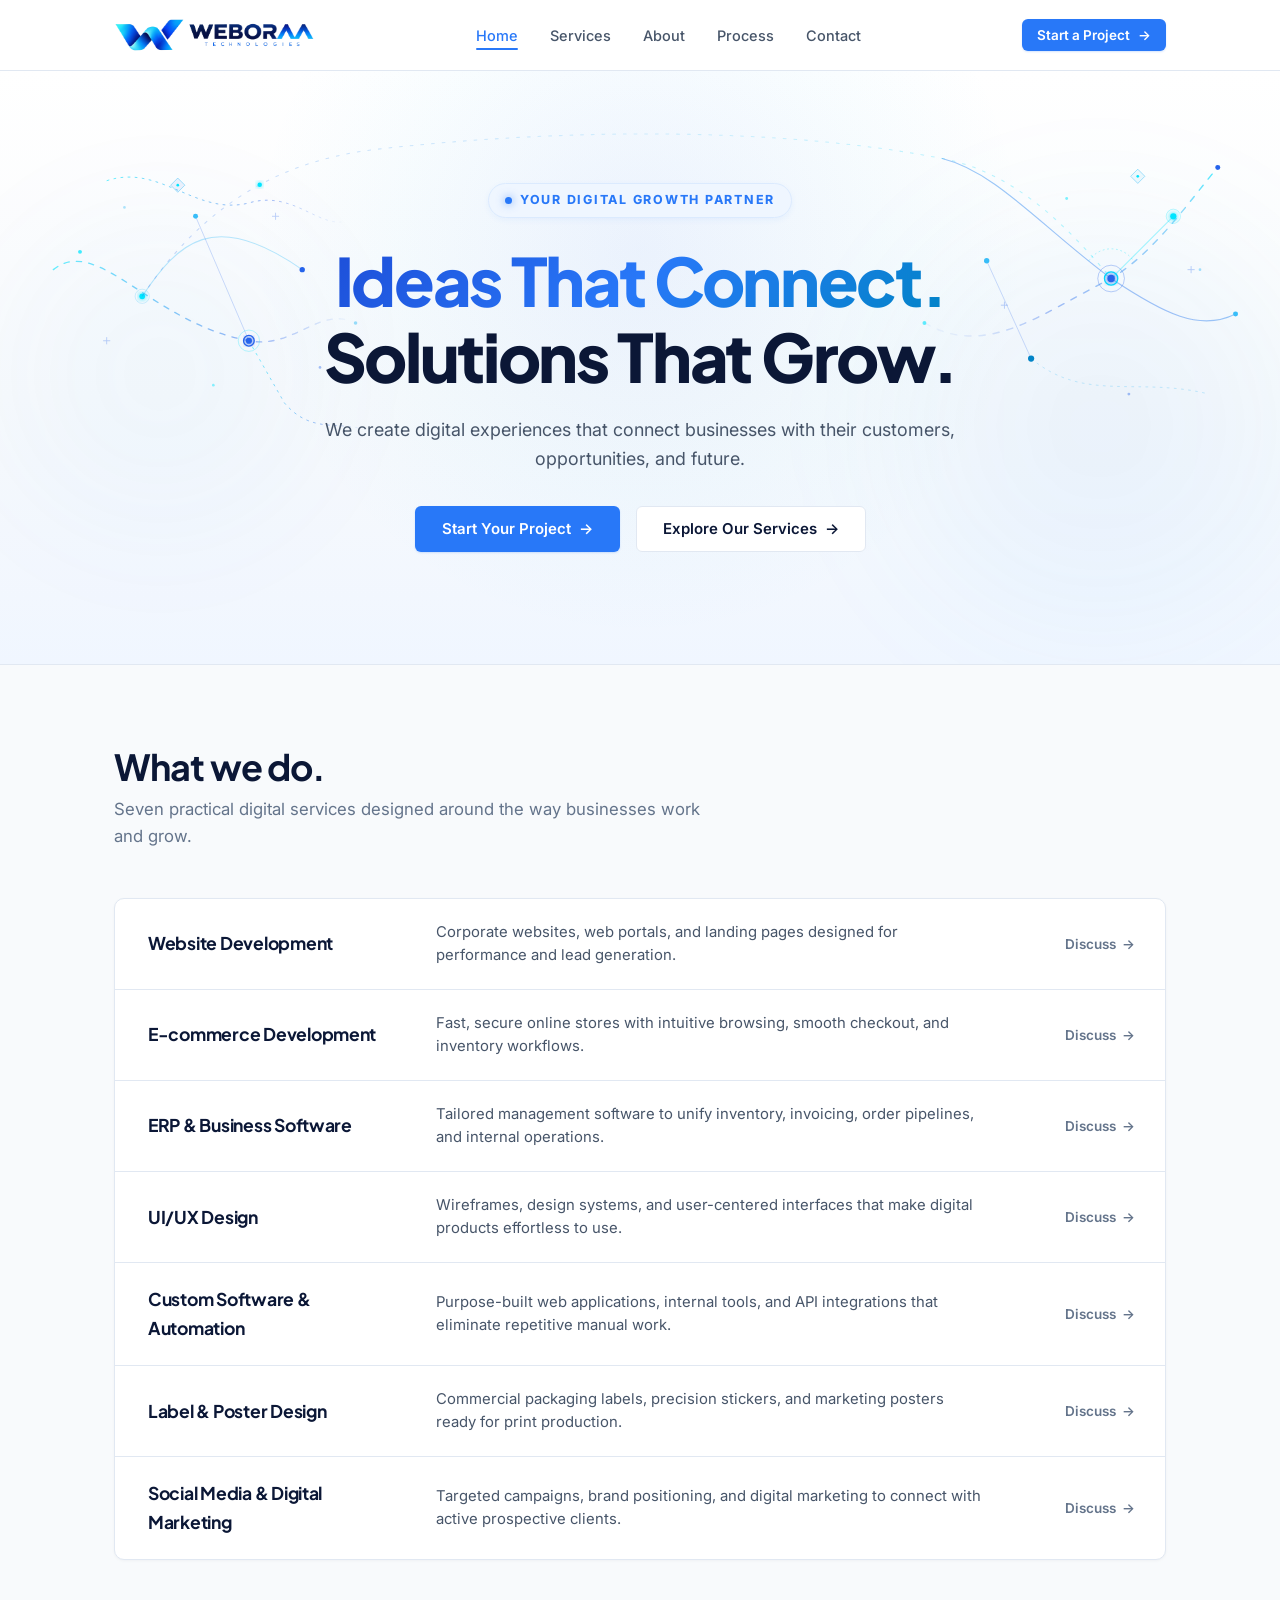
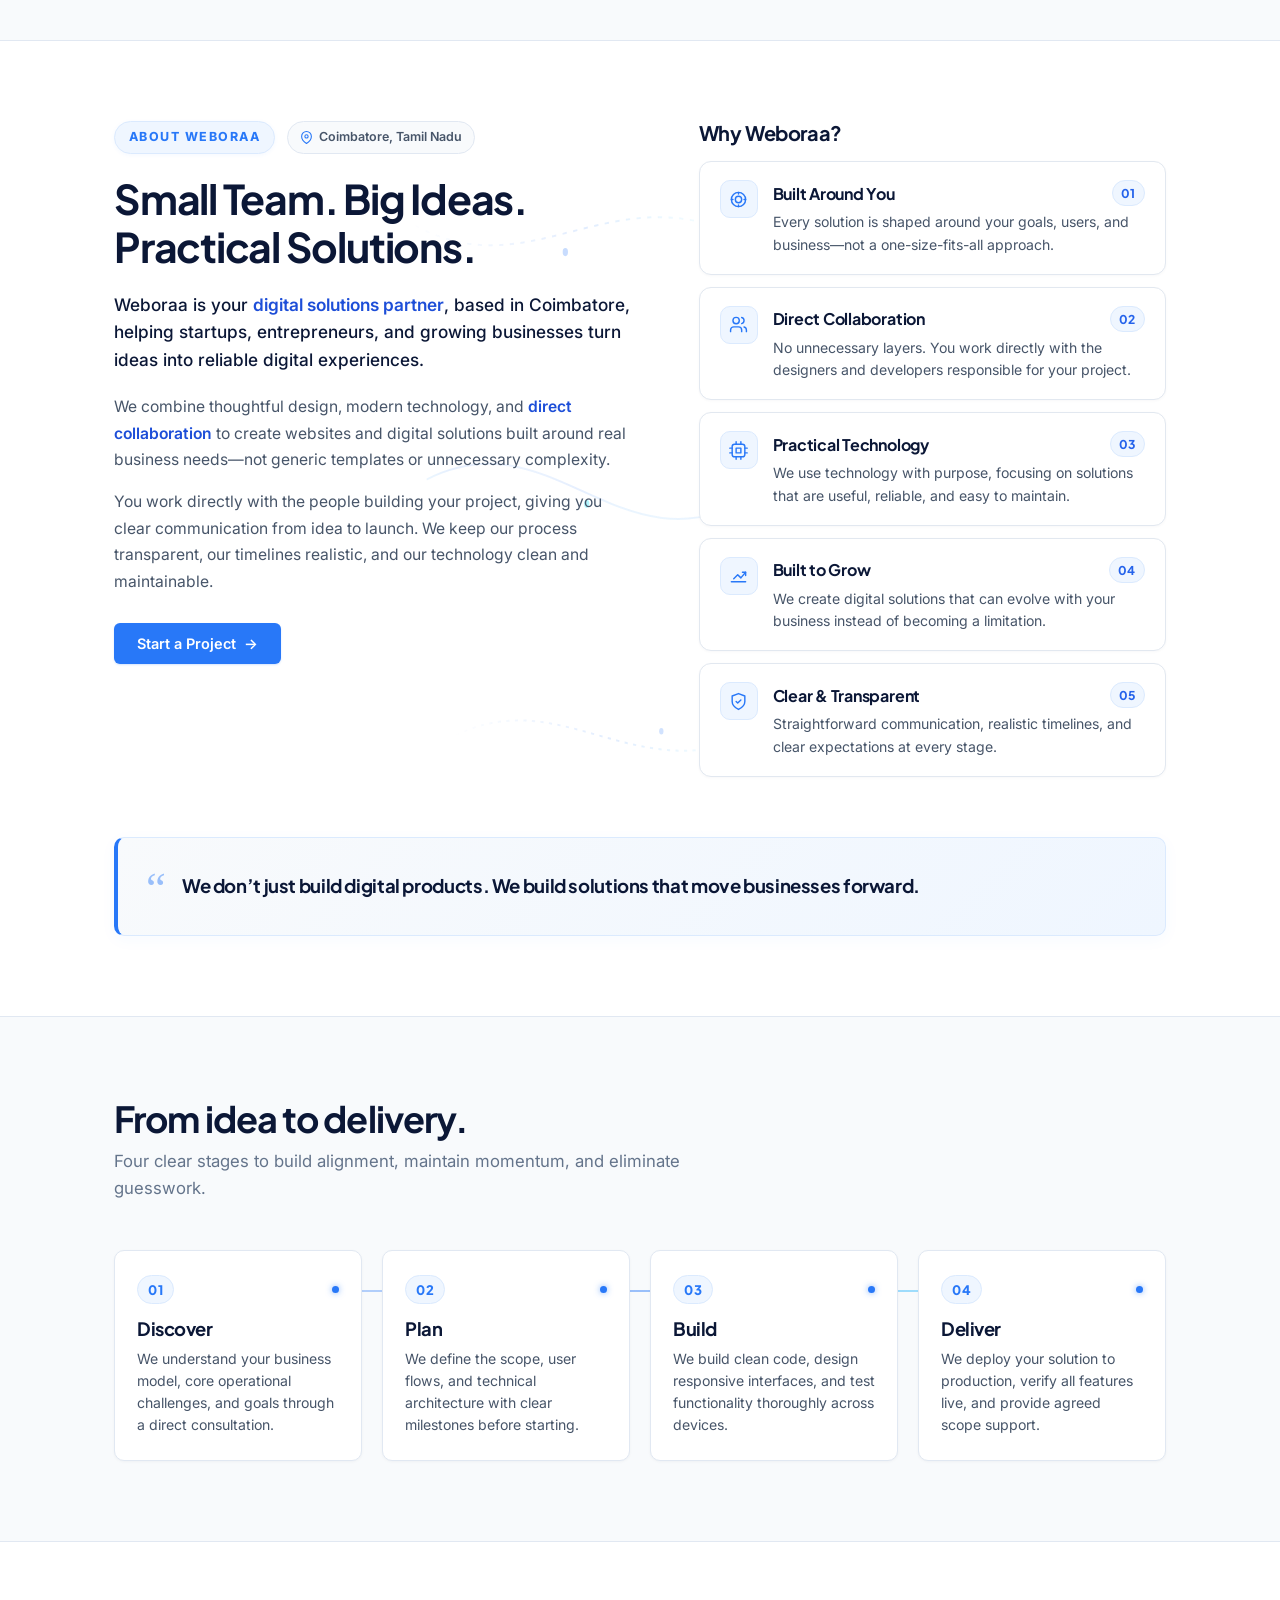
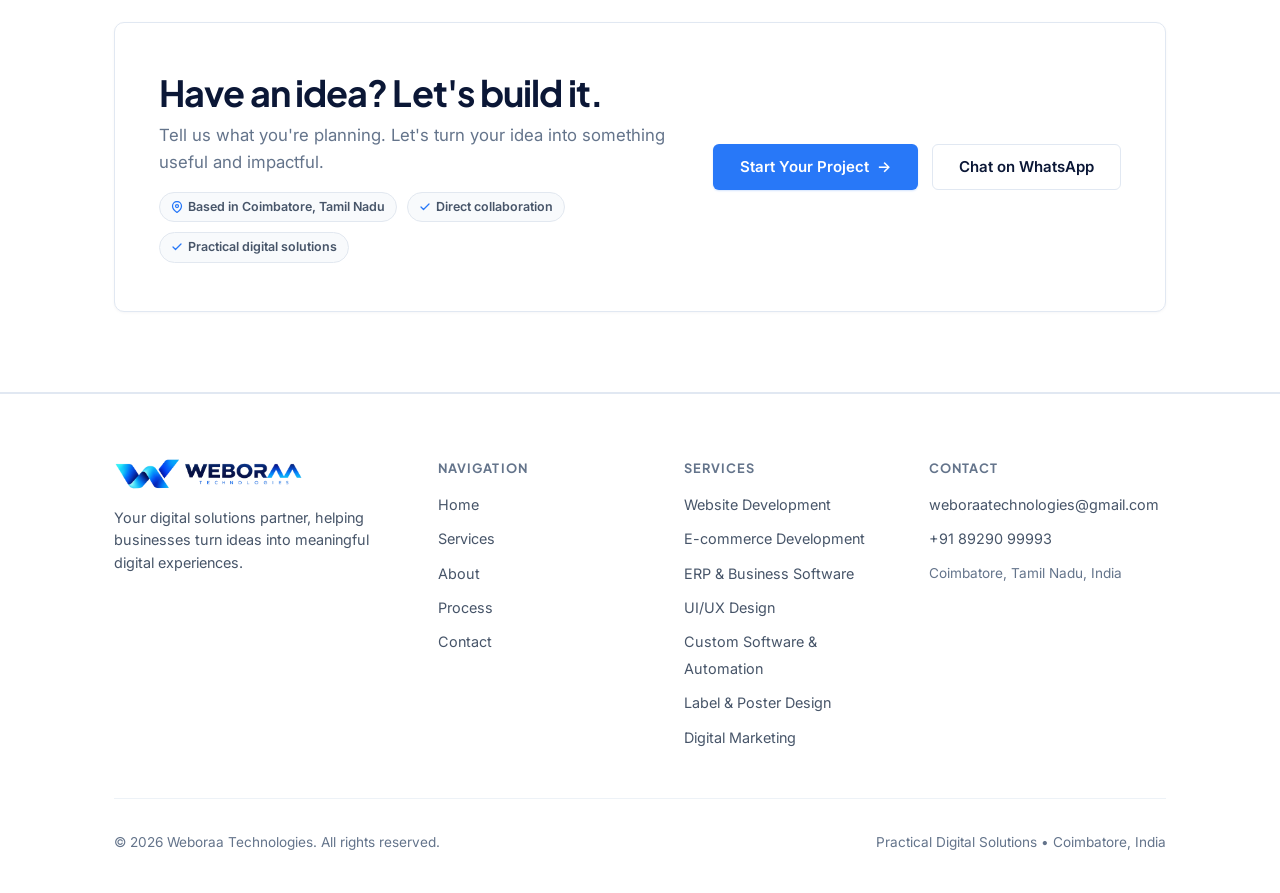
==== commit fd09ac7a: "Polish website: refine hero graphic, services, process timeline, CTA and footer" ====
--- a/index.html
+++ b/index.html
@@ -15,8 +15,8 @@
   </script>
 
   <!-- SEO & Meta Tags -->
-  <meta name="description" content="Weboraa Technologies is an independent digital solutions company in Coimbatore, Tamil Nadu. We build websites, e-commerce stores, ERP & business management software, UI/UX design, label and poster designing, and digital marketing.">
-  <meta name="keywords" content="Weboraa Technologies, digital solutions company, software development, website development, e-commerce, ERP software, label & poster designing, UI/UX design, custom software, Coimbatore, Tamil Nadu, India">
+  <meta name="description" content="Weboraa Technologies is an independent digital solutions company in Coimbatore, Tamil Nadu. We build websites, e-commerce stores, ERP & business management software, UI/UX design, label and poster design, and digital marketing.">
+  <meta name="keywords" content="Weboraa Technologies, digital solutions company, software development, website development, e-commerce, ERP software, label & poster design, UI/UX design, custom software, Coimbatore, Tamil Nadu, India">
   <meta name="author" content="Weboraa Technologies">
   <meta name="robots" content="index, follow">
   <meta name="theme-color" content="#101D2D">
@@ -392,6 +392,119 @@
       z-index: 1;
     }
 
+    /* ==========================================================================
+       HERO DIGITAL-NETWORK GRAPHIC (ASYMMETRIC FLOWING BRAND IDENTITY)
+       ========================================================================== */
+    .hero-network-wrap {
+      position: absolute;
+      top: 0;
+      left: 0;
+      right: 0;
+      bottom: 0;
+      width: 100%;
+      height: 100%;
+      pointer-events: none;
+      z-index: 1;
+      overflow: hidden;
+      contain: layout paint;
+    }
+
+    .hero-network-aura {
+      position: absolute;
+      border-radius: 50%;
+      pointer-events: none;
+      filter: blur(65px);
+      will-change: transform;
+      transition: transform 0.3s ease-out;
+    }
+
+    /* Asymmetric auras: softer on left, expanding forward on right */
+    .hero-aura-left {
+      top: 14%;
+      left: -60px;
+      width: 440px;
+      height: 440px;
+      opacity: 0.42;
+      background: radial-gradient(circle, rgba(56, 189, 248, 0.14) 0%, rgba(37, 99, 235, 0.05) 50%, rgba(255, 255, 255, 0) 70%);
+    }
+
+    .hero-aura-right {
+      top: 16%;
+      right: -80px;
+      width: 520px;
+      height: 520px;
+      opacity: 0.52;
+      background: radial-gradient(circle, rgba(37, 99, 235, 0.13) 0%, rgba(56, 189, 248, 0.08) 50%, rgba(255, 255, 255, 0) 70%);
+    }
+
+    .hero-network-svg {
+      position: absolute;
+      top: 0;
+      left: 50%;
+      transform: translateX(-50%);
+      width: 100%;
+      max-width: 1540px;
+      height: 100%;
+      pointer-events: none;
+      will-change: transform;
+      transition: transform 0.25s cubic-bezier(0.2, 0, 0.2, 1);
+    }
+
+    /* Subtle flowing pulses */
+    .hn-pulse-left {
+      stroke-dasharray: 6 8;
+      animation: hnFlowLeft 28s linear infinite;
+    }
+
+    .hn-pulse-right {
+      stroke-dasharray: 7 9;
+      animation: hnFlowRight 22s linear infinite;
+    }
+
+    .hn-bridge-line {
+      stroke-dasharray: 4 8;
+      animation: hnFlowBridge 34s linear infinite;
+    }
+
+    @keyframes hnFlowLeft {
+      to { stroke-dashoffset: -200; }
+    }
+    @keyframes hnFlowRight {
+      to { stroke-dashoffset: -200; }
+    }
+    @keyframes hnFlowBridge {
+      to { stroke-dashoffset: -200; }
+    }
+
+    /* Glowing Node Rings Pulse */
+    .hn-ring-anim {
+      transform-origin: center;
+      animation: hnRingPulse 4s ease-in-out infinite;
+    }
+
+    @keyframes hnRingPulse {
+      0%, 100% {
+        transform: scale(0.95);
+        opacity: 0.25;
+      }
+      50% {
+        transform: scale(1.18);
+        opacity: 0.65;
+      }
+    }
+
+    @media (max-width: 1080px) {
+      .hero-network-wrap {
+        opacity: 0.6;
+      }
+    }
+
+    @media (max-width: 768px) {
+      .hero-network-wrap {
+        opacity: 0.35;
+      }
+    }
+
     .hero-center-wrap {
       max-width: 920px;
       margin: 0 auto;
@@ -498,24 +611,29 @@
 
     .service-row-link {
       display: grid;
-      grid-template-columns: 240px 1fr 140px;
+      grid-template-columns: 260px 1fr 120px;
       align-items: center;
-      gap: 24px;
-      padding: 24px 28px;
+      gap: 28px;
+      padding: 22px 30px;
       text-decoration: none;
       color: inherit;
       width: 100%;
       border-left: 3px solid transparent;
-      transition: all 0.15s ease;
+      transition: background 0.2s cubic-bezier(0.16, 1, 0.3, 1),
+                  border-left 0.2s cubic-bezier(0.16, 1, 0.3, 1);
       cursor: pointer;
     }
 
     .service-row-link:hover {
-      background-color: #FAFCFF;
+      background: linear-gradient(90deg, #F8FAFD 0%, #FFFFFF 100%);
       border-left-color: var(--primary);
     }
 
     .service-row-link:hover .service-name {
+      color: var(--primary);
+    }
+
+    .service-row-link:hover .service-action-col {
       color: var(--primary);
     }
 
@@ -526,17 +644,17 @@
 
     .service-name {
       font-family: var(--font-heading);
-      font-size: 1.12rem;
+      font-size: 1.1rem;
       font-weight: 700;
       color: var(--text-heading);
       letter-spacing: -0.015em;
-      transition: color 0.15s ease;
+      transition: color 0.2s ease;
     }
 
     .service-desc {
-      font-size: 0.95rem;
+      font-size: 0.93rem;
       color: var(--text-body);
-      line-height: 1.5;
+      line-height: 1.55;
     }
 
     .service-action-col {
@@ -547,80 +665,293 @@
       font-size: 13.5px;
       font-weight: 600;
       color: var(--text-muted);
-      transition: color 0.15s ease;
+      transition: color 0.2s ease;
     }
 
     .service-action-arrow {
-      transition: transform 0.15s ease, color 0.15s ease;
+      transition: transform 0.2s ease, color 0.2s ease;
     }
 
     /* ==========================================================================
-       SECTION 3: ABOUT WEBORAA
+       SECTION 3: ABOUT WEBORAA (Modern Two-Column + Why Weboraa Cards)
        ========================================================================== */
     .about-section {
       background-color: var(--bg-surface);
       border-bottom: 1px solid var(--border);
+      position: relative;
+      overflow: hidden;
+    }
+
+    .about-bg-network {
+      position: absolute;
+      top: 0;
+      left: 0;
+      width: 100%;
+      height: 100%;
+      pointer-events: none;
+      z-index: 0;
+      opacity: 0.85;
+    }
+
+    .about-network-svg {
+      width: 100%;
+      height: 100%;
+      display: block;
+    }
+
+    .about-section > .container {
+      position: relative;
+      z-index: 1;
     }
 
     .about-grid {
       display: grid;
-      grid-template-columns: 1.2fr 0.8fr;
-      gap: var(--space-8);
+      grid-template-columns: 1.05fr 0.95fr;
+      gap: clamp(36px, 5.5vw, 68px);
       align-items: start;
     }
 
-    .about-lead-text {
-      font-size: 1.15rem;
+    /* Left Column: About Weboraa Content */
+    .about-story-col {
+      display: flex;
+      flex-direction: column;
+    }
+
+    .about-eyebrow-row {
+      display: flex;
+      align-items: center;
+      gap: 12px;
+      flex-wrap: wrap;
+      margin-bottom: 20px;
+    }
+
+    .about-eyebrow {
+      font-size: 0.78rem;
+      font-weight: 750;
+      letter-spacing: 0.12em;
+      color: #2878F8;
+      text-transform: uppercase;
+      background: #EFF6FF;
+      border: 1px solid #DBEAFE;
+      padding: 5px 14px;
+      border-radius: 9999px;
+      box-shadow: 0 1px 4px rgba(40, 120, 248, 0.05);
+    }
+
+    .about-location-badge {
+      display: inline-flex;
+      align-items: center;
+      gap: 6px;
+      font-size: 0.78rem;
+      font-weight: 600;
+      color: #475569;
+      background: #F8FAFC;
+      border: 1px solid var(--border);
+      padding: 5px 12px;
+      border-radius: 9999px;
+    }
+
+    .about-location-badge svg {
+      color: #2878F8;
+      flex-shrink: 0;
+    }
+
+    .about-heading {
+      font-size: clamp(2rem, 3.2vw, 2.7rem);
+      line-height: 1.18;
+      letter-spacing: -0.03em;
       color: var(--text-heading);
-      line-height: 1.6;
-      margin-bottom: 18px;
+      margin-bottom: 20px;
+    }
+
+    .about-intro-text {
+      font-size: clamp(1.05rem, 1.35vw, 1.18rem);
+      color: var(--text-heading);
+      line-height: 1.62;
       font-weight: 500;
-    }
-
-    .about-body-text {
-      font-size: 1rem;
-      color: var(--text-body);
-      line-height: 1.65;
-      margin-bottom: 24px;
-    }
-
-    .about-pillars-box {
-      background: var(--bg-soft);
-      border: 1px solid var(--border);
-      border-radius: var(--radius-md);
-      padding: var(--space-4) var(--space-5);
+      margin-bottom: 20px;
+    }
+
+    .about-supporting-copy {
       display: flex;
       flex-direction: column;
       gap: 16px;
-    }
-
-    .about-pillar-row {
+      margin-bottom: 28px;
+    }
+
+    .about-supporting-copy p {
+      font-size: 0.98rem;
+      color: var(--text-body);
+      line-height: 1.68;
+    }
+
+    .about-highlight {
+      color: #1D4ED8;
+      font-weight: 600;
+    }
+
+    .about-cta-wrap {
+      display: flex;
+      align-items: center;
+      gap: 16px;
+    }
+
+    /* Right Column: Why Weboraa Feature Cards */
+    .about-why-col {
       display: flex;
       flex-direction: column;
-      gap: 2px;
-      padding-bottom: 14px;
-      border-bottom: 1px solid var(--border-subtle);
-    }
-
-    .about-pillar-row:last-child {
-      padding-bottom: 0;
-      border-bottom: none;
-    }
-
-    .about-pillar-title {
-      font-size: 0.98rem;
+      gap: 12px;
+    }
+
+    .why-section-title {
+      font-size: 1.25rem;
       font-weight: 700;
       color: var(--text-heading);
-    }
-
-    .about-pillar-desc {
+      letter-spacing: -0.02em;
+      margin-bottom: 4px;
+    }
+
+    .why-cards-list {
+      display: flex;
+      flex-direction: column;
+      gap: 12px;
+    }
+
+    .why-card {
+      background: #FFFFFF;
+      border: 1px solid #E2E8F0;
+      border-radius: 12px;
+      padding: 18px 20px;
+      display: flex;
+      align-items: flex-start;
+      gap: 15px;
+      transition: transform 0.2s cubic-bezier(0.16, 1, 0.3, 1),
+                  border-color 0.2s ease,
+                  box-shadow 0.2s ease,
+                  background 0.2s ease;
+      position: relative;
+      box-shadow: 0 1px 3px rgba(11, 23, 54, 0.03);
+    }
+
+    .why-card:hover {
+      transform: translateY(-2.5px);
+      border-color: #BFDBFE;
+      background: linear-gradient(135deg, #FFFFFF 0%, #F8FAFC 100%);
+      box-shadow: 0 10px 24px -4px rgba(40, 120, 248, 0.08), 0 2px 6px rgba(11, 23, 54, 0.03);
+    }
+
+    .why-card-icon-wrap {
+      width: 38px;
+      height: 38px;
+      border-radius: 10px;
+      background: #EFF6FF;
+      border: 1px solid #DBEAFE;
+      display: flex;
+      align-items: center;
+      justify-content: center;
+      color: #2878F8;
+      flex-shrink: 0;
+      transition: background-color 0.2s ease, color 0.2s ease, transform 0.2s ease;
+    }
+
+    .why-card:hover .why-card-icon-wrap {
+      background: #2878F8;
+      border-color: #2878F8;
+      color: #FFFFFF;
+      transform: scale(1.05);
+    }
+
+    .why-card-icon-wrap svg {
+      width: 19px;
+      height: 19px;
+    }
+
+    .why-card-content {
+      flex: 1;
+      min-width: 0;
+    }
+
+    .why-card-header {
+      display: flex;
+      align-items: center;
+      justify-content: space-between;
+      gap: 8px;
+      margin-bottom: 5px;
+    }
+
+    .why-card-title {
+      font-size: 1rem;
+      font-weight: 700;
+      color: var(--text-heading);
+      letter-spacing: -0.015em;
+    }
+
+    .why-card-num {
+      font-family: var(--font-heading);
+      font-size: 0.76rem;
+      font-weight: 750;
+      letter-spacing: 0.06em;
+      color: #2563EB;
+      background: #EFF6FF;
+      border: 1px solid #DBEAFE;
+      padding: 2px 8px;
+      border-radius: 9999px;
+      transition: color 0.2s ease, background-color 0.2s ease;
+    }
+
+    .why-card:hover .why-card-num {
+      color: #FFFFFF;
+      background: #2563EB;
+      border-color: #2563EB;
+    }
+
+    .why-card-desc {
       font-size: 0.88rem;
-      color: var(--text-muted);
-      line-height: 1.45;
+      color: var(--text-body);
+      line-height: 1.58;
+      margin: 0;
+    }
+
+    /* Bottom Closing Quote Banner */
+    .about-closing-quote {
+      margin-top: clamp(42px, 5.5vw, 60px);
+      padding: 24px 28px;
+      background: linear-gradient(135deg, #F8FAFC 0%, #EFF6FF 100%);
+      border: 1px solid #DBEAFE;
+      border-left: 4px solid #2878F8;
+      border-radius: var(--radius-md);
+      position: relative;
+      box-shadow: 0 4px 16px rgba(40, 120, 248, 0.04);
+    }
+
+    .closing-quote-inner {
+      display: flex;
+      align-items: center;
+      gap: 16px;
+    }
+
+    .closing-quote-mark {
+      font-family: Georgia, serif;
+      font-size: 2.8rem;
+      line-height: 1;
+      color: #2878F8;
+      opacity: 0.45;
+      flex-shrink: 0;
+      margin-top: 4px;
+    }
+
+    .closing-quote-text {
+      font-family: var(--font-heading);
+      font-size: clamp(1.05rem, 1.45vw, 1.25rem);
+      font-weight: 700;
+      color: var(--text-heading);
+      line-height: 1.42;
+      letter-spacing: -0.02em;
+      margin: 0;
     }
 
     /* ==========================================================================
-       SECTION 4: OUR PROCESS (Connected Timeline)
+       SECTION 4: OUR PROCESS (Connected Timeline with Progression Line)
        ========================================================================== */
     .process-section {
       background-color: var(--bg-soft);
@@ -632,30 +963,73 @@
       grid-template-columns: repeat(4, 1fr);
       gap: 20px;
       position: relative;
+      align-items: stretch;
+    }
+
+    /* Subtle horizontal progression line behind cards */
+    .process-track::before {
+      content: '';
+      position: absolute;
+      top: 40px;
+      left: 48px;
+      right: 48px;
+      height: 2px;
+      background: linear-gradient(90deg,
+        rgba(40, 120, 248, 0.25) 0%,
+        rgba(40, 120, 248, 0.45) 50%,
+        rgba(0, 229, 255, 0.35) 100%
+      );
+      z-index: 0;
+      pointer-events: none;
     }
 
     .process-step {
       background: #FFFFFF;
       border: 1px solid var(--border);
       border-radius: var(--radius-md);
-      padding: 24px;
+      padding: 24px 22px;
       display: flex;
       flex-direction: column;
-      transition: all 0.15s ease;
+      position: relative;
+      z-index: 1;
+      height: 100%;
+      box-shadow: var(--shadow-sm);
+      transition: transform 0.2s cubic-bezier(0.16, 1, 0.3, 1),
+                  border-color 0.2s ease,
+                  box-shadow 0.2s ease;
     }
 
     .process-step:hover {
-      border-color: #CBD5E1;
-      transform: translateY(-2px);
-      box-shadow: var(--shadow-hover);
+      border-color: #BFDBFE;
+      transform: translateY(-3px);
+      box-shadow: 0 10px 24px -4px rgba(40, 120, 248, 0.08), 0 2px 6px rgba(11, 23, 54, 0.03);
+    }
+
+    .process-step-header {
+      display: flex;
+      align-items: center;
+      justify-content: space-between;
+      margin-bottom: 14px;
     }
 
     .process-step-num {
-      font-size: 0.85rem;
-      font-weight: 700;
+      font-size: 0.82rem;
+      font-weight: 800;
       color: var(--primary);
-      margin-bottom: 10px;
+      background: #EFF6FF;
+      border: 1px solid #DBEAFE;
+      padding: 3px 10px;
+      border-radius: 9999px;
       font-family: var(--font-heading);
+      letter-spacing: 0.04em;
+    }
+
+    .process-step-indicator {
+      width: 7px;
+      height: 7px;
+      border-radius: 50%;
+      background: #2878F8;
+      box-shadow: 0 0 6px rgba(40, 120, 248, 0.6);
     }
 
     .process-step-name {
@@ -666,9 +1040,9 @@
     }
 
     .process-step-desc {
-      font-size: 0.9rem;
+      font-size: 0.88rem;
       color: var(--text-body);
-      line-height: 1.5;
+      line-height: 1.55;
     }
 
     /* ==========================================================================
@@ -707,6 +1081,32 @@
 
     .contact-main-col .section-subtext {
       margin: 0;
+    }
+
+    .contact-trust-pills {
+      display: flex;
+      align-items: center;
+      gap: 10px;
+      flex-wrap: wrap;
+      margin-top: 16px;
+    }
+
+    .trust-pill {
+      display: inline-flex;
+      align-items: center;
+      gap: 5px;
+      font-size: 0.78rem;
+      font-weight: 600;
+      color: #475569;
+      background: #F8FAFC;
+      border: 1px solid #E2E8F0;
+      padding: 4px 11px;
+      border-radius: 9999px;
+    }
+
+    .trust-pill svg {
+      color: #2878F8;
+      flex-shrink: 0;
     }
 
     .contact-cta-row {
@@ -1006,6 +1406,10 @@
 
       .process-track {
         grid-template-columns: repeat(2, 1fr);
+      }
+
+      .process-track::before {
+        display: none;
       }
 
       .contact-box-wrap {
@@ -1271,8 +1675,27 @@
       }
 
       /* About & Process */
-      .about-pillars-box {
-        padding: 16px 14px;
+      .why-card {
+        padding: 14px 14px;
+        gap: 12px;
+      }
+
+      .why-card-icon-wrap {
+        width: 34px;
+        height: 34px;
+      }
+
+      .why-card-icon-wrap svg {
+        width: 17px;
+        height: 17px;
+      }
+
+      .about-closing-quote {
+        padding: 18px 20px;
+      }
+
+      .closing-quote-mark {
+        font-size: 2.2rem;
       }
 
       .process-step {
@@ -1423,6 +1846,155 @@
          ====================================================================== -->
     <section class="hero-section" id="hero" aria-labelledby="heroHeadline">
       <div class="hero-bg-glow" aria-hidden="true"></div>
+
+      <!-- Subtle Futuristic Digital-Network Graphic (Asymmetric Flowing Brand Identity) -->
+      <div class="hero-network-wrap" id="heroNetworkGraphic" aria-hidden="true">
+        <!-- Asymmetric Soft Ambient Auras -->
+        <div class="hero-network-aura hero-aura-left"></div>
+        <div class="hero-network-aura hero-aura-right"></div>
+
+        <!-- High-Precision Asymmetric SVG Network -->
+        <svg class="hero-network-svg" viewBox="0 0 1440 640" preserveAspectRatio="xMidYMid meet" fill="none" xmlns="http://www.w3.org/2000/svg">
+          <defs>
+            <!-- Flow Gradients -->
+            <linearGradient id="hnFlowGradLeft" x1="0%" y1="0%" x2="100%" y2="0%">
+              <stop offset="0%" stop-color="#00E5FF" stop-opacity="0.6" />
+              <stop offset="65%" stop-color="#2563EB" stop-opacity="0.45" />
+              <stop offset="100%" stop-color="#2563EB" stop-opacity="0" />
+            </linearGradient>
+
+            <linearGradient id="hnFlowGradRight" x1="0%" y1="100%" x2="100%" y2="0%">
+              <stop offset="0%" stop-color="#2563EB" stop-opacity="0" />
+              <stop offset="30%" stop-color="#2563EB" stop-opacity="0.4" />
+              <stop offset="80%" stop-color="#38BDF8" stop-opacity="0.55" />
+              <stop offset="100%" stop-color="#00E5FF" stop-opacity="0.7" />
+            </linearGradient>
+
+            <linearGradient id="hnGradBridge" x1="0%" y1="0%" x2="100%" y2="0%">
+              <stop offset="0%" stop-color="#2563EB" stop-opacity="0.25" />
+              <stop offset="50%" stop-color="#38BDF8" stop-opacity="0.18" />
+              <stop offset="100%" stop-color="#00E5FF" stop-opacity="0.3" />
+            </linearGradient>
+
+            <!-- Glow Filters -->
+            <filter id="hnGlowCyan" x="-40%" y="-40%" width="180%" height="180%">
+              <feGaussianBlur stdDeviation="3" result="blur" />
+              <feMerge>
+                <feMergeNode in="blur" />
+                <feMergeNode in="SourceGraphic" />
+              </feMerge>
+            </filter>
+
+            <filter id="hnGlowBlue" x="-40%" y="-40%" width="180%" height="180%">
+              <feGaussianBlur stdDeviation="3.5" result="blur" />
+              <feMerge>
+                <feMergeNode in="blur" />
+                <feMergeNode in="SourceGraphic" />
+              </feMerge>
+            </filter>
+          </defs>
+
+          <!-- ================= LEFT FLANK (ORIGIN & CONNECTION) ================= -->
+          <g class="hn-wing hn-wing-left">
+            <!-- Flowing Conduits -->
+            <path class="hn-line hn-pulse-left" d="M 60,210 C 110,170 170,270 280,290 C 330,300 360,250 400,270" stroke="url(#hnFlowGradLeft)" stroke-width="1.5" stroke-linecap="round" />
+            <path class="hn-line" d="M 160,240 C 200,180 240,140 340,210" stroke="#38BDF8" stroke-opacity="0.35" stroke-width="1.2" stroke-linecap="round" />
+            <path class="hn-line" d="M 120,110 C 180,90 220,150 280,135 C 330,120 360,165 390,155" stroke="url(#hnFlowGradLeft)" stroke-width="1.1" stroke-dasharray="3 5" />
+            <path class="hn-line" d="M 220,150 L 280,290" stroke="#2563EB" stroke-opacity="0.25" stroke-width="1" />
+            <path class="hn-line" d="M 280,290 L 320,360 C 350,395 380,380 410,390" stroke="url(#hnFlowGradLeft)" stroke-width="1" stroke-dasharray="3 5" />
+
+            <!-- Geometric Accents -->
+            <!-- Isometric Diamond Node at (200, 115) -->
+            <polygon points="200,107 208,115 200,123 192,115" fill="rgba(37,99,235,0.08)" stroke="#38BDF8" stroke-width="1" stroke-opacity="0.5" />
+            <circle cx="200" cy="115" r="1.5" fill="#00E5FF" />
+
+            <!-- Precision Crosshairs -->
+            <g opacity="0.3" stroke="#2563EB" stroke-width="1">
+              <line x1="116" y1="290" x2="124" y2="290" />
+              <line x1="120" y1="286" x2="120" y2="294" />
+              <line x1="306" y1="150" x2="314" y2="150" />
+              <line x1="310" y1="146" x2="310" y2="154" />
+            </g>
+
+            <!-- Nodes & Glowing Dots (Varied Sizes) -->
+            <!-- Primary Left Hub at (280, 290) -->
+            <circle class="hn-node-ring hn-ring-anim" cx="280" cy="290" r="12" stroke="#00E5FF" stroke-opacity="0.3" stroke-width="1" />
+            <circle cx="280" cy="290" r="6" fill="rgba(37,99,235,0.12)" stroke="#2563EB" stroke-width="1.5" />
+            <circle cx="280" cy="290" r="3.5" fill="#2563EB" filter="url(#hnGlowBlue)" />
+
+            <!-- Secondary Nodes -->
+            <circle cx="160" cy="240" r="8" stroke="#38BDF8" stroke-opacity="0.25" stroke-width="1" />
+            <circle cx="160" cy="240" r="3.2" fill="#00E5FF" filter="url(#hnGlowCyan)" />
+
+            <circle cx="220" cy="150" r="2.8" fill="#38BDF8" />
+            <circle cx="340" cy="210" r="3" fill="#2563EB" />
+            <circle cx="90" cy="190" r="2.2" fill="#00E5FF" opacity="0.75" />
+            <circle cx="400" cy="270" r="2" fill="#38BDF8" opacity="0.5" />
+
+            <!-- Micro Ambient Dots -->
+            <circle cx="140" cy="140" r="1.5" fill="#38BDF8" opacity="0.4" />
+            <circle cx="240" cy="340" r="1.5" fill="#00E5FF" opacity="0.45" />
+            <circle cx="360" cy="320" r="1.5" fill="#2563EB" opacity="0.4" />
+          </g>
+
+          <!-- ================= HIGH OVERPASS (CONNECTING LEFT TO RIGHT) ================= -->
+          <g class="hn-bridge">
+            <path class="hn-line hn-bridge-line" d="M 160,240 C 220,150 300,90 420,75 C 640,50 880,50 1060,85 C 1140,100 1200,160 1250,220" stroke="url(#hnGradBridge)" stroke-width="1.2" />
+
+            <!-- Slow, subtle light packet gliding across the network connection -->
+            <circle r="2.5" fill="#00E5FF" filter="url(#hnGlowCyan)">
+              <animateMotion dur="14s" repeatCount="indefinite" path="M 160,240 C 220,150 300,90 420,75 C 640,50 880,50 1060,85 C 1140,100 1200,160 1250,220" />
+            </circle>
+          </g>
+
+          <!-- ================= RIGHT FLANK (SOLUTIONS THAT GROW — ASCENDING & RICHER) ================= -->
+          <g class="hn-wing hn-wing-right">
+            <!-- Flowing Ascending Conduits (Natural Flow Toward Right) -->
+            <path class="hn-line hn-pulse-right" d="M 1040,270 C 1110,310 1170,260 1250,220 C 1300,190 1340,130 1370,95" stroke="url(#hnFlowGradRight)" stroke-width="1.6" stroke-linecap="round" />
+            <path class="hn-line" d="M 1060,85 C 1120,100 1170,160 1250,220 C 1310,260 1350,280 1390,260" stroke="url(#hnFlowGradRight)" stroke-width="1.3" stroke-linecap="round" />
+            <path class="hn-line" d="M 1160,310 C 1220,360 1280,330 1360,350" stroke="#38BDF8" stroke-opacity="0.3" stroke-width="1" stroke-dasharray="3 5" />
+            <path class="hn-line" d="M 1250,220 L 1320,150" stroke="#00E5FF" stroke-opacity="0.35" stroke-width="1.2" />
+            <path class="hn-line" d="M 1110,200 L 1160,310" stroke="#2563EB" stroke-opacity="0.25" stroke-width="1" />
+
+            <!-- Geometric Accents -->
+            <!-- Isometric Diamond Node at (1280, 105) -->
+            <polygon points="1280,97 1288,105 1280,113 1272,105" fill="rgba(56,189,248,0.08)" stroke="#38BDF8" stroke-width="1" stroke-opacity="0.5" />
+            <circle cx="1280" cy="105" r="1.5" fill="#00E5FF" />
+
+            <!-- Precision Crosshairs -->
+            <g opacity="0.32" stroke="#2563EB" stroke-width="1">
+              <line x1="1126" y1="250" x2="1134" y2="250" />
+              <line x1="1130" y1="246" x2="1130" y2="254" />
+              <line x1="1336" y1="210" x2="1344" y2="210" />
+              <line x1="1340" y1="206" x2="1340" y2="214" />
+            </g>
+
+            <!-- Subtle Circular Radar Arc at Major Growth Hub (1250, 220) -->
+            <path d="M 1225,200 A 30,30 0 0,1 1275,200" stroke="#00E5FF" stroke-width="1" stroke-opacity="0.35" stroke-dasharray="2 3" />
+
+            <!-- Nodes & Glowing Dots (Varied Sizes, Ascending) -->
+            <!-- Major Growth Nexus at (1250, 220) -->
+            <circle class="hn-node-ring hn-ring-anim" cx="1250" cy="220" r="15" stroke="#2563EB" stroke-opacity="0.35" stroke-width="1" />
+            <circle cx="1250" cy="220" r="7.5" fill="rgba(56,189,248,0.12)" stroke="#00E5FF" stroke-width="1.5" />
+            <circle cx="1250" cy="220" r="4.2" fill="#2563EB" filter="url(#hnGlowBlue)" />
+
+            <!-- Secondary Growth Nodes -->
+            <circle cx="1320" cy="150" r="8" stroke="#00E5FF" stroke-opacity="0.3" stroke-width="1" />
+            <circle cx="1320" cy="150" r="3.5" fill="#00E5FF" filter="url(#hnGlowCyan)" />
+
+            <circle cx="1370" cy="95" r="2.8" fill="#2563EB" />
+            <circle cx="1160" cy="310" r="3.5" fill="#0284C7" />
+            <circle cx="1110" cy="200" r="3" fill="#38BDF8" />
+            <circle cx="1040" cy="270" r="2.2" fill="#00E5FF" opacity="0.6" />
+            <circle cx="1390" cy="260" r="2.8" fill="#38BDF8" />
+
+            <!-- Micro Ambient Constellation Dots -->
+            <circle cx="1200" cy="130" r="1.6" fill="#00E5FF" opacity="0.5" />
+            <circle cx="1270" cy="350" r="1.6" fill="#2563EB" opacity="0.4" />
+            <circle cx="1350" cy="210" r="1.5" fill="#38BDF8" opacity="0.45" />
+          </g>
+        </svg>
+      </div>
       <div class="container">
         
         <!-- Centered Hero: Brand Story & Global Value Propositions -->
@@ -1434,12 +2006,12 @@
           </div>
 
           <h1 class="hero-headline" id="heroHeadline">
-            <span class="hero-headline-accent">Connecting Businesses.</span><br>
-            Empowering Possibilities.
+            <span class="hero-headline-accent">Ideas That Connect.</span><br>
+            Solutions That Grow.
           </h1>
 
           <p class="hero-supporting-text">
-            From digital experiences to business growth, we help ideas connect with the people and opportunities that move them forward.
+            We create digital experiences that connect businesses with their customers, opportunities, and future.
           </p>
 
           <div class="hero-cta-group">
@@ -1532,10 +2104,10 @@
               </a>
             </li>
 
-            <!-- 6. Label & Poster designing -->
+            <!-- 6. Label & Poster Design -->
             <li class="service-item">
-              <a href="javascript:void(0);" class="service-row-link" data-open-modal="conversation" data-service="Packaging & Label Design">
-                <span class="service-name">Label & Poster designing</span>
+              <a href="javascript:void(0);" class="service-row-link" data-open-modal="conversation" data-service="Label & Poster Design">
+                <span class="service-name">Label & Poster Design</span>
                 <span class="service-desc">Commercial packaging labels, precision stickers, and marketing posters ready for print production.</span>
                 <span class="service-action-col">
                   <span>Discuss</span>
@@ -1566,22 +2138,66 @@
          SECTION 3 — ABOUT WEBORAA
          ====================================================================== -->
     <section class="about-section section-padding" id="about" aria-labelledby="aboutHeading">
+
+      <!-- Subtle Visual Connection Element (Connecting Technology & Collaboration) -->
+      <div class="about-bg-network" aria-hidden="true">
+        <svg class="about-network-svg" viewBox="0 0 1200 600" preserveAspectRatio="none" fill="none">
+          <defs>
+            <linearGradient id="abLineGrad1" x1="0%" y1="0%" x2="100%" y2="0%">
+              <stop offset="0%" stop-color="#2878F8" stop-opacity="0" />
+              <stop offset="50%" stop-color="#2878F8" stop-opacity="0.16" />
+              <stop offset="100%" stop-color="#00E5FF" stop-opacity="0" />
+            </linearGradient>
+            <linearGradient id="abLineGrad2" x1="0%" y1="100%" x2="100%" y2="0%">
+              <stop offset="0%" stop-color="#00E5FF" stop-opacity="0" />
+              <stop offset="50%" stop-color="#2878F8" stop-opacity="0.14" />
+              <stop offset="100%" stop-color="#2878F8" stop-opacity="0" />
+            </linearGradient>
+          </defs>
+          <path d="M 380,110 C 500,160 580,70 720,130" stroke="url(#abLineGrad1)" stroke-width="1.2" stroke-dasharray="4 6" />
+          <path d="M 400,270 C 520,230 580,330 710,280" stroke="url(#abLineGrad2)" stroke-width="1.2" />
+          <path d="M 420,430 C 530,390 600,470 730,420" stroke="url(#abLineGrad1)" stroke-width="1.2" stroke-dasharray="3 5" />
+          <circle cx="530" cy="130" r="2.5" fill="#2878F8" fill-opacity="0.3" />
+          <circle cx="550" cy="285" r="2.5" fill="#00E5FF" fill-opacity="0.35" />
+          <circle cx="620" cy="425" r="2" fill="#2878F8" fill-opacity="0.25" />
+        </svg>
+      </div>
+
       <div class="container">
         
         <div class="about-grid">
           
-          <div>
-            <h2 class="section-heading" id="aboutHeading">Small team. Practical solutions.</h2>
-            <p class="about-lead-text">
-              We help businesses turn ideas into useful digital experiences through thoughtful design, technology, and direct collaboration.
+          <!-- Left Column: About Weboraa Content -->
+          <div class="about-story-col">
+            <div class="about-eyebrow-row">
+              <span class="about-eyebrow">ABOUT WEBORAA</span>
+              <span class="about-location-badge">
+                <svg width="13" height="13" viewBox="0 0 24 24" fill="none" stroke="currentColor" stroke-width="2" stroke-linecap="round" stroke-linejoin="round" aria-hidden="true">
+                  <path d="M21 10c0 7-9 13-9 13s-9-6-9-13a9 9 0 0 1 18 0z"></path>
+                  <circle cx="12" cy="10" r="3"></circle>
+                </svg>
+                <span>Coimbatore, Tamil Nadu</span>
+              </span>
+            </div>
+
+            <h2 class="section-heading about-heading" id="aboutHeading">
+              Small Team. Big Ideas.<br>Practical Solutions.
+            </h2>
+
+            <p class="about-intro-text">
+              Weboraa is your <span class="about-highlight">digital solutions partner</span>, based in Coimbatore, helping startups, entrepreneurs, and growing businesses turn ideas into reliable digital experiences.
             </p>
-            <p class="about-body-text">
-              Weboraa Technologies is an independent digital studio based in Coimbatore, Tamil Nadu. We work with growing businesses, startups, and entrepreneurs who value clear communication, maintainable code, and practical results over agency jargon.
-            </p>
-            <p class="about-body-text">
-              You collaborate directly with the engineers and designers building your project. We keep scopes transparent, timelines realistic, and deliver solutions built to last.
-            </p>
-            <div>
+
+            <div class="about-supporting-copy">
+              <p>
+                We combine thoughtful design, modern technology, and <span class="about-highlight">direct collaboration</span> to create websites and digital solutions built around real business needs—not generic templates or unnecessary complexity.
+              </p>
+              <p>
+                You work directly with the people building your project, giving you clear communication from idea to launch. We keep our process transparent, our timelines realistic, and our technology clean and maintainable.
+              </p>
+            </div>
+
+            <div class="about-cta-wrap">
               <button type="button" class="btn btn-primary" data-open-modal="conversation" data-service="Partnership Discussion">
                 <span>Start a Project</span>
                 <span class="btn-arrow" aria-hidden="true">→</span>
@@ -1589,26 +2205,114 @@
             </div>
           </div>
 
-          <!-- Grounded Values Box -->
-          <div class="about-pillars-box" aria-label="Weboraa Standards">
-            
-            <div class="about-pillar-row">
-              <span class="about-pillar-title">Direct Collaboration</span>
-              <p class="about-pillar-desc">Speak directly with the engineers building your solution—no account managers or communication delays.</p>
+          <!-- Right Column: Why Weboraa Compact Premium Feature Cards -->
+          <div class="about-why-col">
+            <h3 class="why-section-title">Why Weboraa?</h3>
+            <div class="why-cards-list" role="list">
+
+              <!-- 01 Built Around You -->
+              <div class="why-card" role="listitem">
+                <div class="why-card-icon-wrap" aria-hidden="true">
+                  <svg viewBox="0 0 24 24" fill="none" stroke="currentColor" stroke-width="1.8" stroke-linecap="round" stroke-linejoin="round">
+                    <circle cx="12" cy="12" r="9"></circle>
+                    <circle cx="12" cy="12" r="4"></circle>
+                    <path d="M12 3v2M12 19v2M3 12h2M19 12h2"></path>
+                  </svg>
+                </div>
+                <div class="why-card-content">
+                  <div class="why-card-header">
+                    <h4 class="why-card-title">Built Around You</h4>
+                    <span class="why-card-num">01</span>
+                  </div>
+                  <p class="why-card-desc">Every solution is shaped around your goals, users, and business—not a one-size-fits-all approach.</p>
+                </div>
+              </div>
+
+              <!-- 02 Direct Collaboration -->
+              <div class="why-card" role="listitem">
+                <div class="why-card-icon-wrap" aria-hidden="true">
+                  <svg viewBox="0 0 24 24" fill="none" stroke="currentColor" stroke-width="1.8" stroke-linecap="round" stroke-linejoin="round">
+                    <path d="M16 21v-2a4 4 0 0 0-4-4H6a4 4 0 0 0-4 4v2"></path>
+                    <circle cx="9" cy="7" r="4"></circle>
+                    <path d="M22 21v-2a4 4 0 0 0-3-3.87"></path>
+                    <path d="M16 3.13a4 4 0 0 1 0 7.75"></path>
+                  </svg>
+                </div>
+                <div class="why-card-content">
+                  <div class="why-card-header">
+                    <h4 class="why-card-title">Direct Collaboration</h4>
+                    <span class="why-card-num">02</span>
+                  </div>
+                  <p class="why-card-desc">No unnecessary layers. You work directly with the designers and developers responsible for your project.</p>
+                </div>
+              </div>
+
+              <!-- 03 Practical Technology -->
+              <div class="why-card" role="listitem">
+                <div class="why-card-icon-wrap" aria-hidden="true">
+                  <svg viewBox="0 0 24 24" fill="none" stroke="currentColor" stroke-width="1.8" stroke-linecap="round" stroke-linejoin="round">
+                    <rect x="4" y="4" width="16" height="16" rx="3"></rect>
+                    <path d="M9 9h6v6H9z"></path>
+                    <path d="M9 1v3M15 1v3M9 20v3M15 20v3M1 9h3M1 15h3M20 9h3M20 15h3"></path>
+                  </svg>
+                </div>
+                <div class="why-card-content">
+                  <div class="why-card-header">
+                    <h4 class="why-card-title">Practical Technology</h4>
+                    <span class="why-card-num">03</span>
+                  </div>
+                  <p class="why-card-desc">We use technology with purpose, focusing on solutions that are useful, reliable, and easy to maintain.</p>
+                </div>
+              </div>
+
+              <!-- 04 Built to Grow -->
+              <div class="why-card" role="listitem">
+                <div class="why-card-icon-wrap" aria-hidden="true">
+                  <svg viewBox="0 0 24 24" fill="none" stroke="currentColor" stroke-width="1.8" stroke-linecap="round" stroke-linejoin="round">
+                    <path d="M3 20h18"></path>
+                    <path d="M6 16l5-5 4 4 6-7"></path>
+                    <path d="M17 8h4v4"></path>
+                  </svg>
+                </div>
+                <div class="why-card-content">
+                  <div class="why-card-header">
+                    <h4 class="why-card-title">Built to Grow</h4>
+                    <span class="why-card-num">04</span>
+                  </div>
+                  <p class="why-card-desc">We create digital solutions that can evolve with your business instead of becoming a limitation.</p>
+                </div>
+              </div>
+
+              <!-- 05 Clear & Transparent -->
+              <div class="why-card" role="listitem">
+                <div class="why-card-icon-wrap" aria-hidden="true">
+                  <svg viewBox="0 0 24 24" fill="none" stroke="currentColor" stroke-width="1.8" stroke-linecap="round" stroke-linejoin="round">
+                    <path d="M12 22s8-4 8-10V5l-8-3-8 3v7c0 6 8 10 8 10z"></path>
+                    <path d="M9 12l2 2 4-4"></path>
+                  </svg>
+                </div>
+                <div class="why-card-content">
+                  <div class="why-card-header">
+                    <h4 class="why-card-title">Clear & Transparent</h4>
+                    <span class="why-card-num">05</span>
+                  </div>
+                  <p class="why-card-desc">Straightforward communication, realistic timelines, and clear expectations at every stage.</p>
+                </div>
+              </div>
+
             </div>
-
-            <div class="about-pillar-row">
-              <span class="about-pillar-title">Maintainable Code</span>
-              <p class="about-pillar-desc">Clean, standard-compliant codebases built without unnecessary complexity or proprietary lock-in.</p>
-            </div>
-
-            <div class="about-pillar-row">
-              <span class="about-pillar-title">Transparent Terms</span>
-              <p class="about-pillar-desc">Clear scope agreements, full asset ownership upon handover, and dependable ongoing support.</p>
-            </div>
-
           </div>
 
+        </div>
+
+        <!-- Full-Width Closing Statement Quote -->
+        <div class="about-closing-quote">
+          <div class="closing-quote-inner">
+            <span class="closing-quote-mark" aria-hidden="true">“</span>
+            <p class="closing-quote-text">
+              We don’t just build digital products. We build solutions that move businesses forward.
+            </p>
+          </div>
         </div>
 
       </div>
@@ -1629,28 +2333,40 @@
           
           <!-- 01 Discover -->
           <div class="process-step">
-            <span class="process-step-num">01</span>
+            <div class="process-step-header">
+              <span class="process-step-num">01</span>
+              <span class="process-step-indicator" aria-hidden="true"></span>
+            </div>
             <h3 class="process-step-name">Discover</h3>
             <p class="process-step-desc">We understand your business model, core operational challenges, and goals through a direct consultation.</p>
           </div>
 
           <!-- 02 Plan -->
           <div class="process-step">
-            <span class="process-step-num">02</span>
+            <div class="process-step-header">
+              <span class="process-step-num">02</span>
+              <span class="process-step-indicator" aria-hidden="true"></span>
+            </div>
             <h3 class="process-step-name">Plan</h3>
             <p class="process-step-desc">We define the scope, user flows, and technical architecture with clear milestones before starting.</p>
           </div>
 
           <!-- 03 Build -->
           <div class="process-step">
-            <span class="process-step-num">03</span>
+            <div class="process-step-header">
+              <span class="process-step-num">03</span>
+              <span class="process-step-indicator" aria-hidden="true"></span>
+            </div>
             <h3 class="process-step-name">Build</h3>
             <p class="process-step-desc">We build clean code, design responsive interfaces, and test functionality thoroughly across devices.</p>
           </div>
 
           <!-- 04 Deliver -->
           <div class="process-step">
-            <span class="process-step-num">04</span>
+            <div class="process-step-header">
+              <span class="process-step-num">04</span>
+              <span class="process-step-indicator" aria-hidden="true"></span>
+            </div>
             <h3 class="process-step-name">Deliver</h3>
             <p class="process-step-desc">We deploy your solution to production, verify all features live, and provide agreed scope support.</p>
           </div>
@@ -1661,7 +2377,7 @@
     </section>
 
     <!-- ======================================================================
-         SECTION 5 — CONTACT (Form removed from page; interactive CTA to modal)
+         SECTION 5 — CONTACT (Interactive CTA to modal)
          ====================================================================== -->
     <section class="contact-section section-padding" id="contact" aria-labelledby="contactHeading">
       <div class="container">
@@ -1670,8 +2386,22 @@
           
           <!-- Left: Narrative -->
           <div class="contact-main-col">
-            <h2 class="section-heading" id="contactHeading">Have a project in mind?</h2>
-            <p class="section-subtext">Tell us what you're planning. Let's turn your idea into something impactful.</p>
+            <h2 class="section-heading" id="contactHeading">Have an idea? Let's build it.</h2>
+            <p class="section-subtext">Tell us what you're planning. Let's turn your idea into something useful and impactful.</p>
+            <div class="contact-trust-pills" aria-label="Weboraa key pillars">
+              <span class="trust-pill">
+                <svg width="12" height="12" viewBox="0 0 24 24" fill="none" stroke="currentColor" stroke-width="2.5" stroke-linecap="round" stroke-linejoin="round" aria-hidden="true"><path d="M21 10c0 7-9 13-9 13s-9-6-9-13a9 9 0 0 1 18 0z"></path><circle cx="12" cy="10" r="3"></circle></svg>
+                Based in Coimbatore, Tamil Nadu
+              </span>
+              <span class="trust-pill">
+                <svg width="12" height="12" viewBox="0 0 24 24" fill="none" stroke="currentColor" stroke-width="2.5" stroke-linecap="round" stroke-linejoin="round" aria-hidden="true"><polyline points="20 6 9 17 4 12"></polyline></svg>
+                Direct collaboration
+              </span>
+              <span class="trust-pill">
+                <svg width="12" height="12" viewBox="0 0 24 24" fill="none" stroke="currentColor" stroke-width="2.5" stroke-linecap="round" stroke-linejoin="round" aria-hidden="true"><polyline points="20 6 9 17 4 12"></polyline></svg>
+                Practical digital solutions
+              </span>
+            </div>
           </div>
 
           <!-- Action CTAs -->
@@ -1680,7 +2410,7 @@
               <span>Start Your Project</span>
               <span class="btn-arrow" aria-hidden="true">→</span>
             </button>
-            <a href="https://wa.me/918929099993?text=Hi%20Weboraa%20Technologies%2C%20I%20have%20a%20project%20in%20mind." target="_blank" rel="noopener noreferrer" class="btn btn-secondary btn-lg">
+            <a href="https://wa.me/918929099993?text=Hi%20Weboraa%20Technologies%2C%20I%20have%20an%20idea%20for%20a%20project." target="_blank" rel="noopener noreferrer" class="btn btn-secondary btn-lg">
               <span>Chat on WhatsApp</span>
             </a>
           </div>
@@ -1705,7 +2435,7 @@
             <img src="assets/weboraa-logo.png" alt="Weboraa Technologies" class="footer-logo-img">
           </a>
           <p class="footer-tagline">
-            Independent digital solutions company based in Coimbatore, Tamil Nadu.
+            Your digital solutions partner, helping businesses turn ideas into meaningful digital experiences.
           </p>
         </div>
 
@@ -1730,7 +2460,7 @@
             <li><a href="#services">ERP & Business Software</a></li>
             <li><a href="#services">UI/UX Design</a></li>
             <li><a href="#services">Custom Software & Automation</a></li>
-            <li><a href="#services">Label & Poster designing</a></li>
+            <li><a href="#services">Label & Poster Design</a></li>
             <li><a href="#services">Digital Marketing</a></li>
           </ul>
         </div>
@@ -1808,7 +2538,7 @@
               <option value="Website Development">Website Development</option>
               <option value="Business Software / ERP">Business Software / ERP</option>
               <option value="UI/UX Design">UI/UX Design</option>
-              <option value="Packaging & Label Design">Packaging & Label Design</option>
+              <option value="Label & Poster Design">Label & Poster Design</option>
               <option value="Digital Marketing">Digital Marketing</option>
               <option value="Technology Consulting">Technology Consulting</option>
               <option value="Other">Other</option>
